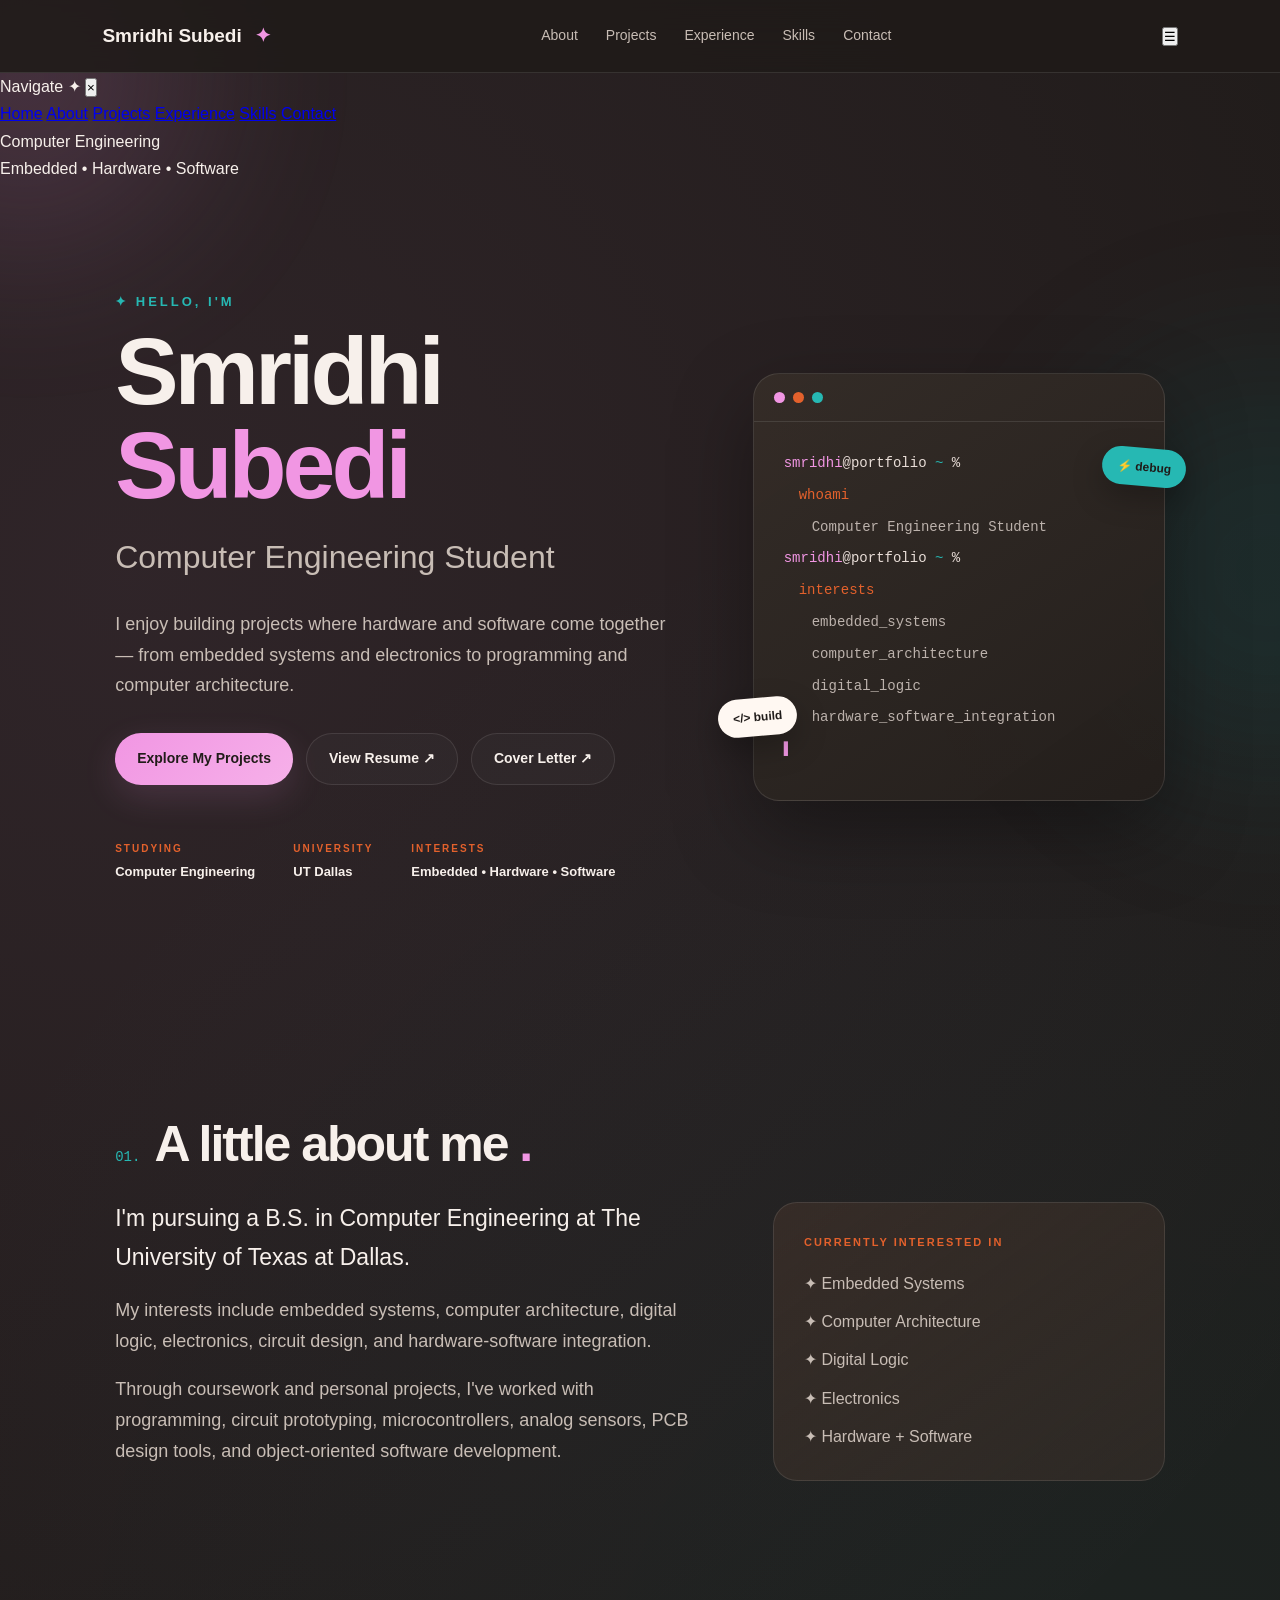
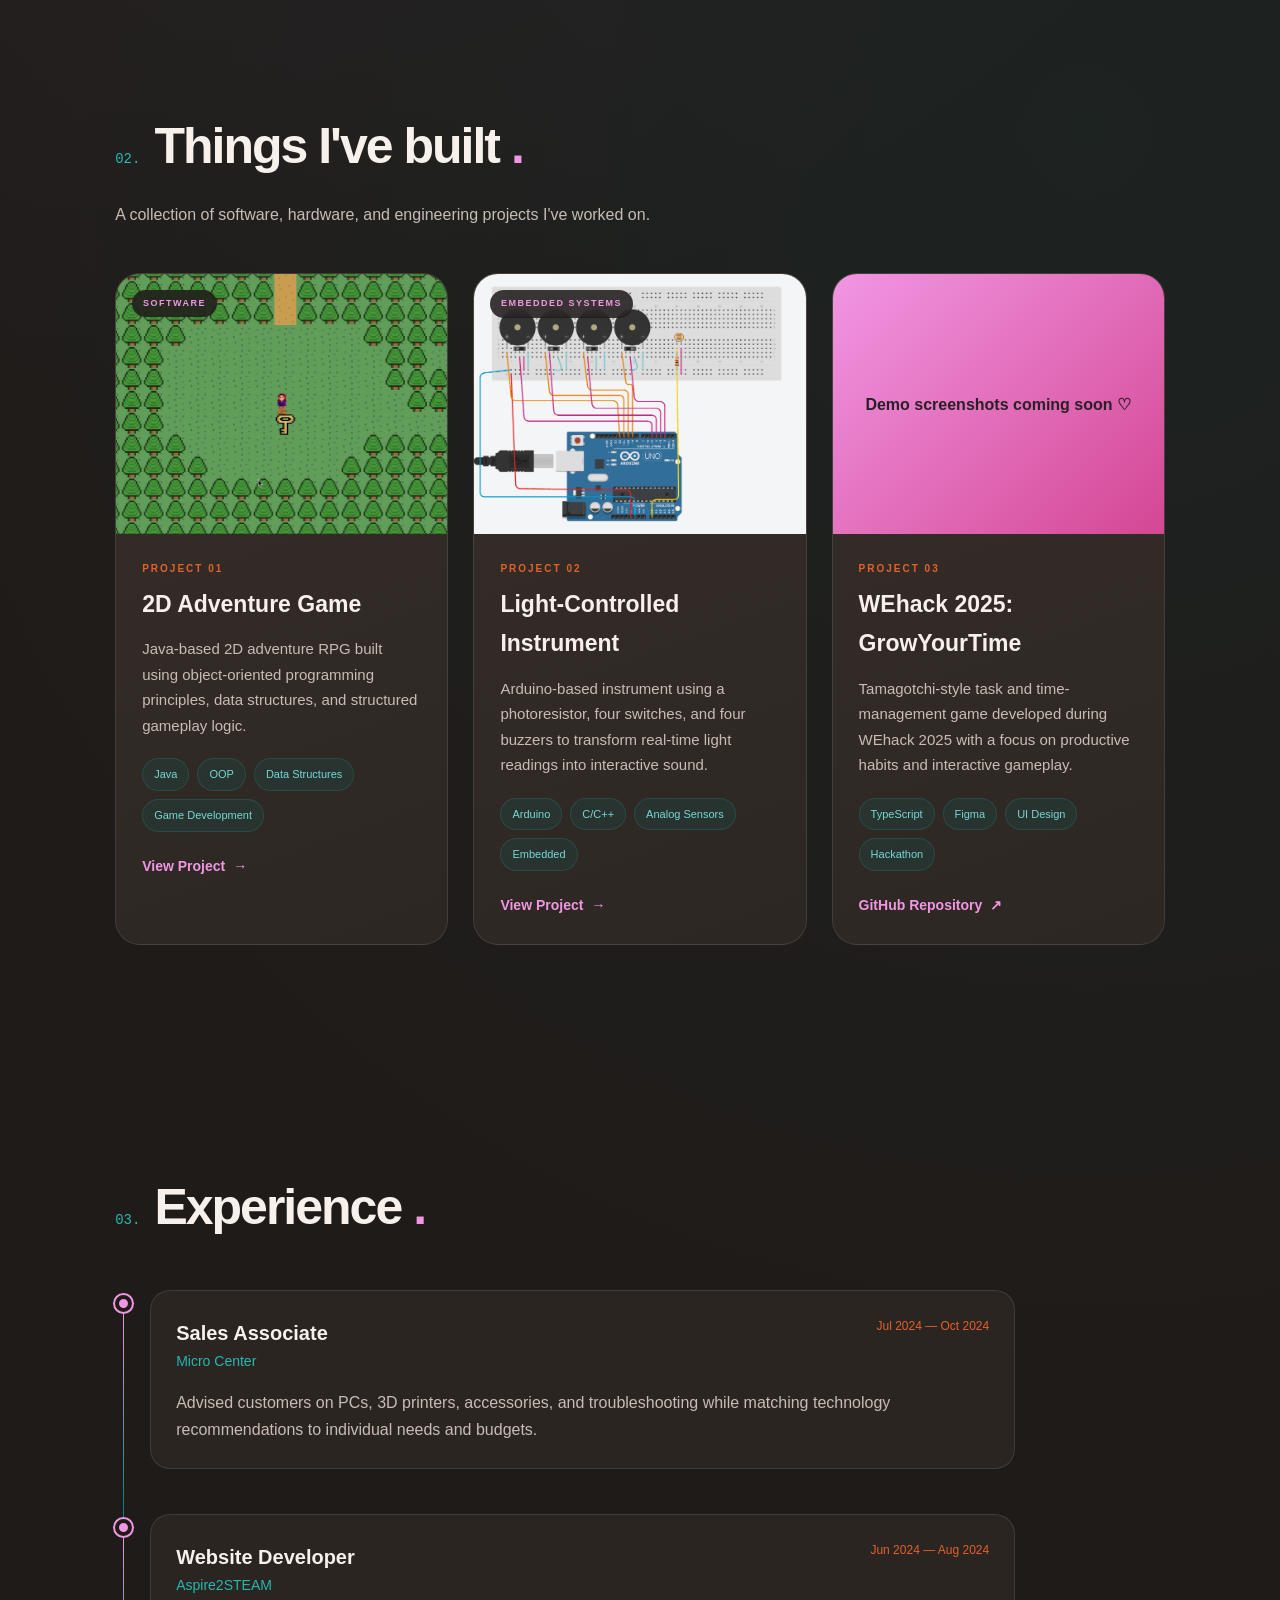
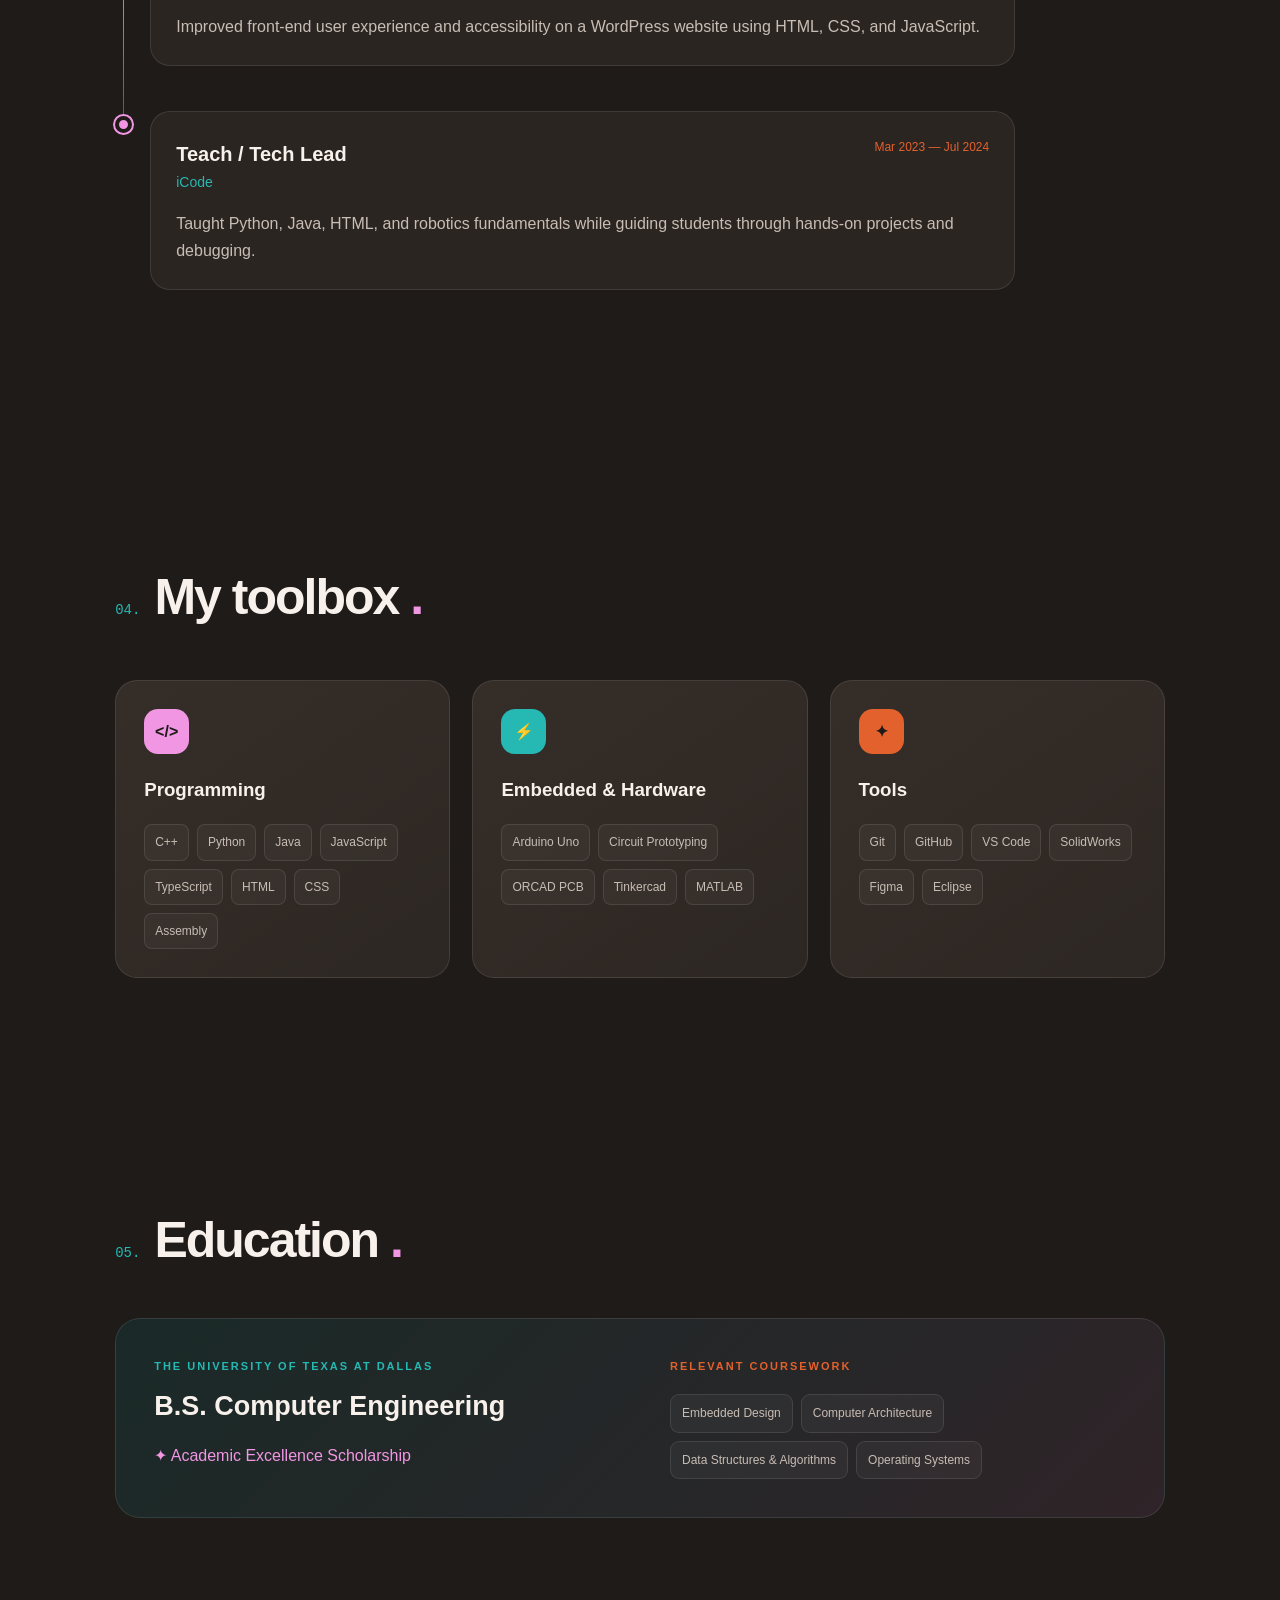
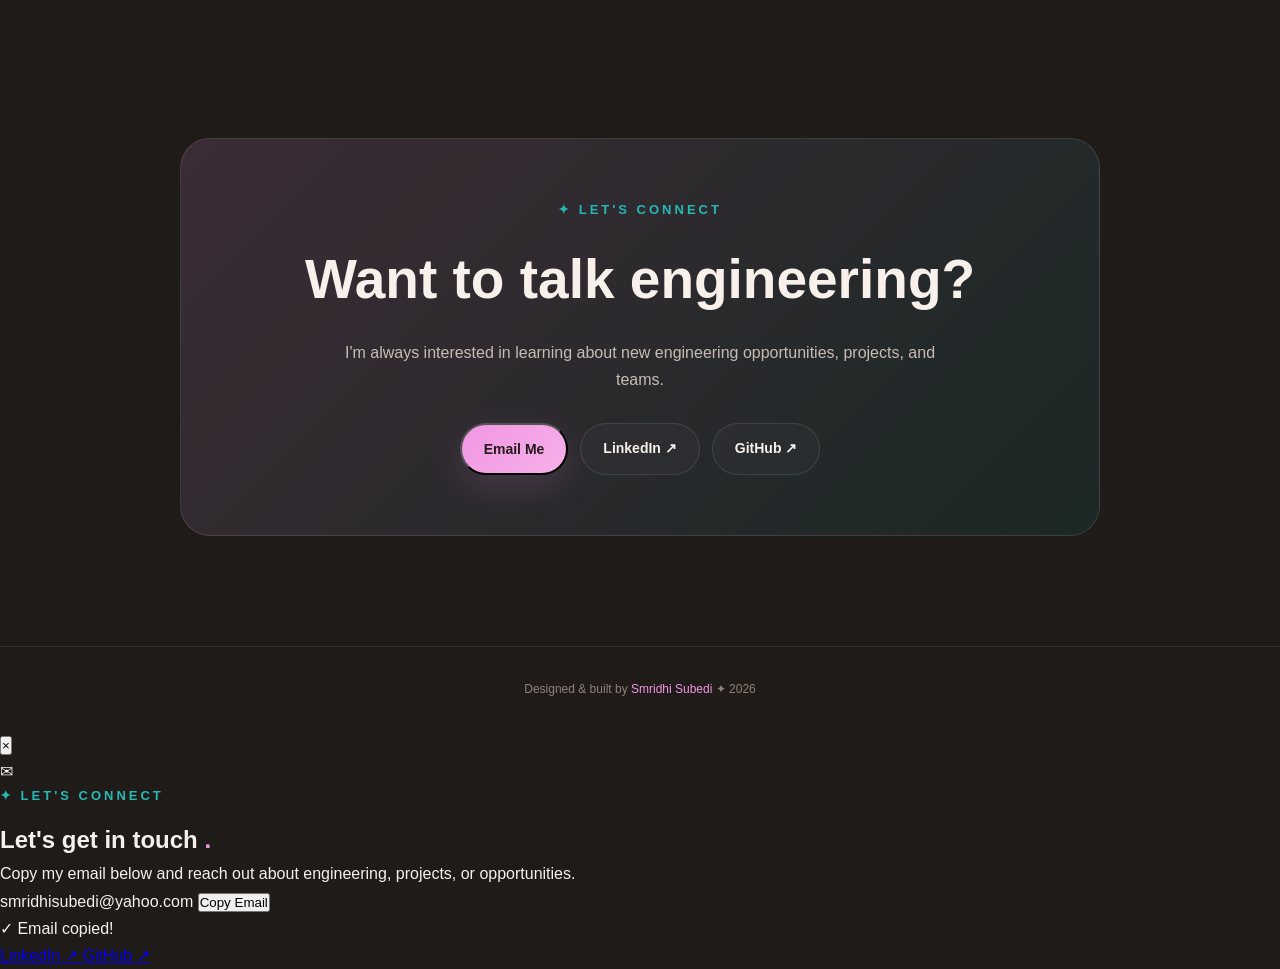
==== index.html @ 12e02050 "updating all pages" ====
<!DOCTYPE html>
<html lang="en">

<head>
    <meta charset="UTF-8">

    <meta
        name="viewport"
        content="width=device-width, initial-scale=1.0"
    >

    <meta
        name="description"
        content="Smridhi Subedi - Computer Engineering student portfolio featuring embedded systems, software, hardware, and engineering projects."
    >

    <title>Smridhi Subedi | Computer Engineering</title>

    <link rel="stylesheet" href="style.css">
</head>


<body>

    <div class="background-decoration decoration-one"></div>
    <div class="background-decoration decoration-two"></div>


    <!-- NAVIGATION -->

    <nav>

        <a href="#home" class="nav-name">
            Smridhi Subedi
        </a>

        <div class="nav-links">

            <a href="#about">About</a>
            <a href="#projects">Projects</a>
            <a href="#experience">Experience</a>
            <a href="#skills">Skills</a>
            <a href="#contact">Contact</a>

        </div>

        <button
            class="menu-button"
            id="menuButton"
            aria-label="Open navigation menu"
        >
            ☰
        </button>

    </nav>


    <!-- MOBILE MENU OVERLAY -->

    <div
        class="mobile-menu-overlay"
        id="mobileMenuOverlay"
    ></div>


    <!-- MOBILE SIDE MENU -->

    <aside
        class="mobile-menu"
        id="mobileMenu"
    >

        <div class="mobile-menu-header">

            <span class="mobile-menu-title">
                Navigate ✦
            </span>

            <button
                class="close-menu-button"
                id="closeMenuButton"
                aria-label="Close navigation menu"
            >
                ×
            </button>

        </div>


        <div class="mobile-menu-links">

            <a href="#home">Home</a>
            <a href="#about">About</a>
            <a href="#projects">Projects</a>
            <a href="#experience">Experience</a>
            <a href="#skills">Skills</a>
            <a href="#contact">Contact</a>

        </div>


        <div class="mobile-menu-bottom">

            <p>Computer Engineering</p>

            <span>
                Embedded • Hardware • Software
            </span>

        </div>

    </aside>


    <!-- HERO -->

    <header class="hero" id="home">

        <div class="hero-content">

            <p class="eyebrow">
                ✦ HELLO, I'M
            </p>

            <h1>
                Smridhi
                <span class="pink-text">
                    Subedi
                </span>
            </h1>

            <h2>
                Computer Engineering Student
            </h2>

            <p class="hero-description">

                I enjoy building projects where hardware and software
                come together — from embedded systems and electronics
                to programming and computer architecture.

            </p>


            <div class="hero-buttons">

                <a
                    href="#projects"
                    class="button primary-button"
                >
                    Explore My Projects
                </a>

                <a
                    href="documents/Smridhi-Subedi-Resume.pdf"
                    class="button secondary-button"
                    target="_blank"
                >
                    View Resume ↗
                </a>

                <a
                    href="documents/Smridhi-Subedi-Cover-Letter.pdf"
                    class="button secondary-button"
                    target="_blank"
                >
                    Cover Letter ↗
                </a>

            </div>


            <div class="quick-info">

                <div>
                    <span class="quick-label">
                        STUDYING
                    </span>

                    <strong>
                        Computer Engineering
                    </strong>
                </div>


                <div>
                    <span class="quick-label">
                        UNIVERSITY
                    </span>

                    <strong>
                        UT Dallas
                    </strong>
                </div>


                <div>
                    <span class="quick-label">
                        INTERESTS
                    </span>

                    <strong>
                        Embedded • Hardware • Software
                    </strong>
                </div>

            </div>

        </div>


        <div class="hero-visual">

            <div class="hero-card">

                <div class="terminal-top">

                    <span class="terminal-dot pink-dot"></span>
                    <span class="terminal-dot orange-dot"></span>
                    <span class="terminal-dot teal-dot"></span>

                </div>


                <div class="terminal-content">

                    <p>
                        <span class="terminal-pink">smridhi</span>@portfolio
                        <span class="terminal-teal">~</span> %
                    </p>

                    <p class="terminal-command">
                        whoami
                    </p>

                    <p class="terminal-result">
                        Computer Engineering Student
                    </p>


                    <p>
                        <span class="terminal-pink">smridhi</span>@portfolio
                        <span class="terminal-teal">~</span> %
                    </p>

                    <p class="terminal-command">
                        interests
                    </p>

                    <p class="terminal-result">
                        embedded_systems
                    </p>

                    <p class="terminal-result">
                        computer_architecture
                    </p>

                    <p class="terminal-result">
                        digital_logic
                    </p>

                    <p class="terminal-result">
                        hardware_software_integration
                    </p>

                    <p class="terminal-cursor">
                        ▌
                    </p>

                </div>

            </div>


            <div class="floating-label label-one">
                &lt;/&gt; build
            </div>

            <div class="floating-label label-two">
                ⚡ debug
            </div>

        </div>

    </header>


    <!-- ABOUT -->

    <section id="about">

        <div class="section-heading">

            <p class="section-number">
                01.
            </p>

            <h2>
                A little about me
                <span class="accent-dot">.</span>
            </h2>

        </div>


        <div class="about-layout">

            <div class="about-text">

                <p>
                    I'm pursuing a B.S. in Computer Engineering at
                    The University of Texas at Dallas.
                </p>

                <p>
                    My interests include embedded systems, computer
                    architecture, digital logic, electronics, circuit
                    design, and hardware-software integration.
                </p>

                <p>
                    Through coursework and personal projects, I've
                    worked with programming, circuit prototyping,
                    microcontrollers, analog sensors, PCB design tools,
                    and object-oriented software development.
                </p>

            </div>


            <div class="about-card">

                <p class="mini-title">
                    CURRENTLY INTERESTED IN
                </p>

                <div class="interest-list">

                    <span>✦ Embedded Systems</span>
                    <span>✦ Computer Architecture</span>
                    <span>✦ Digital Logic</span>
                    <span>✦ Electronics</span>
                    <span>✦ Hardware + Software</span>

                </div>

            </div>

        </div>

    </section>


    <!-- PROJECTS -->

    <section id="projects">

        <div class="section-heading">

            <p class="section-number">
                02.
            </p>

            <h2>
                Things I've built
                <span class="accent-dot">.</span>
            </h2>

        </div>


        <p class="section-intro">

            A collection of software, hardware, and engineering
            projects I've worked on.

        </p>


        <div class="project-grid">


            <!-- JAVA GAME -->

            <article class="project-card featured-card">

                <div class="project-photo-wrapper">

                    <img
                        src="images/java-game/Java-Game-1.jpeg"
                        alt="Screenshot of Java 2D adventure game"
                        class="project-card-image"
                    >

                    <span class="project-type">
                        SOFTWARE
                    </span>

                </div>


                <div class="project-card-content">

                    <p class="project-number">
                        PROJECT 01
                    </p>

                    <h3>
                        2D Adventure Game
                    </h3>

                    <p>
                        Java-based 2D adventure RPG built using
                        object-oriented programming principles,
                        data structures, and structured gameplay logic.
                    </p>

                    <div class="tags">

                        <span>Java</span>
                        <span>OOP</span>
                        <span>Data Structures</span>
                        <span>Game Development</span>

                    </div>

                    <a
                        href="projects/java-game.html"
                        class="project-button"
                    >
                        View Project
                        <span>→</span>
                    </a>

                </div>

            </article>


            <!-- LIGHT INSTRUMENT -->

            <article class="project-card">

                <div class="project-photo-wrapper">

                    <img
                        src="images/light-controlled-instrument/Light-Controlled-Instrument.png"
                        alt="Light Controlled Instrument circuit in Tinkercad"
                        class="project-card-image"
                    >

                    <span class="project-type">
                        EMBEDDED SYSTEMS
                    </span>

                </div>


                <div class="project-card-content">

                    <p class="project-number">
                        PROJECT 02
                    </p>

                    <h3>
                        Light-Controlled Instrument
                    </h3>

                    <p>
                        Arduino-based instrument using a photoresistor,
                        four switches, and four buzzers to transform
                        real-time light readings into interactive sound.
                    </p>

                    <div class="tags">

                        <span>Arduino</span>
                        <span>C/C++</span>
                        <span>Analog Sensors</span>
                        <span>Embedded</span>

                    </div>

                    <a
                        href="projects/light-controlled-instrument.html"
                        class="project-button"
                    >
                        View Project
                        <span>→</span>
                    </a>

                </div>

            </article>


            <!-- GROW YOUR TIME -->

            <article class="project-card">

                <div class="project-placeholder pink-placeholder">

                    <span>
                        Demo screenshots coming soon ♡
                    </span>

                </div>


                <div class="project-card-content">

                    <p class="project-number">
                        PROJECT 03
                    </p>

                    <h3>
                        WEhack 2025: GrowYourTime
                    </h3>

                    <p>
                        Tamagotchi-style task and time-management
                        game developed during WEhack 2025 with a
                        focus on productive habits and interactive gameplay.
                    </p>

                    <div class="tags">

                        <span>TypeScript</span>
                        <span>Figma</span>
                        <span>UI Design</span>
                        <span>Hackathon</span>

                    </div>

                    <a
                        href="https://github.com/WEHACK-GROWYOURTIME/GrowYourTime"
                        target="_blank"
                        class="project-button"
                    >
                        GitHub Repository
                        <span>↗</span>
                    </a>

                </div>

            </article>

        </div>

    </section>


    <!-- EXPERIENCE -->

    <section id="experience">

        <div class="section-heading">

            <p class="section-number">
                03.
            </p>

            <h2>
                Experience
                <span class="accent-dot">.</span>
            </h2>

        </div>


        <div class="timeline">


            <div class="timeline-item">

                <div class="timeline-marker"></div>

                <div class="timeline-content">

                    <div class="experience-header">

                        <div>

                            <h3>
                                Sales Associate
                            </h3>

                            <p class="company">
                                Micro Center
                            </p>

                        </div>

                        <span class="experience-date">
                            Jul 2024 — Oct 2024
                        </span>

                    </div>

                    <p>
                        Advised customers on PCs, 3D printers,
                        accessories, and troubleshooting while matching
                        technology recommendations to individual needs
                        and budgets.
                    </p>

                </div>

            </div>


            <div class="timeline-item">

                <div class="timeline-marker"></div>

                <div class="timeline-content">

                    <div class="experience-header">

                        <div>

                            <h3>
                                Website Developer
                            </h3>

                            <p class="company">
                                Aspire2STEAM
                            </p>

                        </div>

                        <span class="experience-date">
                            Jun 2024 — Aug 2024
                        </span>

                    </div>

                    <p>
                        Improved front-end user experience and
                        accessibility on a WordPress website using
                        HTML, CSS, and JavaScript.
                    </p>

                </div>

            </div>


            <div class="timeline-item">

                <div class="timeline-marker"></div>

                <div class="timeline-content">

                    <div class="experience-header">

                        <div>

                            <h3>
                                Teach / Tech Lead
                            </h3>

                            <p class="company">
                                iCode
                            </p>

                        </div>

                        <span class="experience-date">
                            Mar 2023 — Jul 2024
                        </span>

                    </div>

                    <p>
                        Taught Python, Java, HTML, and robotics
                        fundamentals while guiding students through
                        hands-on projects and debugging.
                    </p>

                </div>

            </div>

        </div>

    </section>


    <!-- SKILLS -->

    <section id="skills">

        <div class="section-heading">

            <p class="section-number">
                04.
            </p>

            <h2>
                My toolbox
                <span class="accent-dot">.</span>
            </h2>

        </div>


        <div class="skill-grid">


            <div class="skill-card">

                <div class="skill-icon pink-background">
                    &lt;/&gt;
                </div>

                <h3>
                    Programming
                </h3>

                <div class="skills">

                    <span>C++</span>
                    <span>Python</span>
                    <span>Java</span>
                    <span>JavaScript</span>
                    <span>TypeScript</span>
                    <span>HTML</span>
                    <span>CSS</span>
                    <span>Assembly</span>

                </div>

            </div>


            <div class="skill-card">

                <div class="skill-icon teal-background">
                    ⚡
                </div>

                <h3>
                    Embedded & Hardware
                </h3>

                <div class="skills">

                    <span>Arduino Uno</span>
                    <span>Circuit Prototyping</span>
                    <span>ORCAD PCB</span>
                    <span>Tinkercad</span>
                    <span>MATLAB</span>

                </div>

            </div>


            <div class="skill-card">

                <div class="skill-icon orange-background">
                    ✦
                </div>

                <h3>
                    Tools
                </h3>

                <div class="skills">

                    <span>Git</span>
                    <span>GitHub</span>
                    <span>VS Code</span>
                    <span>SolidWorks</span>
                    <span>Figma</span>
                    <span>Eclipse</span>

                </div>

            </div>

        </div>

    </section>


    <!-- EDUCATION -->

    <section id="education">

        <div class="section-heading">

            <p class="section-number">
                05.
            </p>

            <h2>
                Education
                <span class="accent-dot">.</span>
            </h2>

        </div>


        <div class="education-card">

            <div>

                <p class="education-label">
                    THE UNIVERSITY OF TEXAS AT DALLAS
                </p>

                <h3>
                    B.S. Computer Engineering
                </h3>

                <p class="scholarship">
                    ✦ Academic Excellence Scholarship
                </p>

            </div>


            <div class="coursework">

                <p class="mini-title">
                    RELEVANT COURSEWORK
                </p>

                <div class="course-tags">

                    <span>Embedded Design</span>
                    <span>Computer Architecture</span>
                    <span>Data Structures & Algorithms</span>
                    <span>Operating Systems</span>

                </div>

            </div>

        </div>

    </section>


    <!-- CONTACT -->

    <section id="contact">

        <div class="contact-card">

            <p class="eyebrow">
                ✦ LET'S CONNECT
            </p>

            <h2>
                Want to talk engineering?
            </h2>

            <p>
                I'm always interested in learning about new
                engineering opportunities, projects, and teams.
            </p>


            <div class="contact-buttons">

                <button
                    class="button primary-button email-popup-button"
                    id="emailPopupButton"
                >
                    Email Me
                </button>


                <a
                    href="https://linkedin.com/in/smridhi-subedi-8a55b8218"
                    target="_blank"
                    class="button secondary-button"
                >
                    LinkedIn ↗
                </a>


                <a
                    href="https://github.com/smirsr"
                    target="_blank"
                    class="button secondary-button"
                >
                    GitHub ↗
                </a>

            </div>

        </div>

    </section>


    <!-- FOOTER -->

    <footer>

        <p>
            Designed & built by
            <span>Smridhi Subedi</span>
            ✦ 2026
        </p>

    </footer>


    <!-- EMAIL POPUP -->

    <div
        class="email-modal-overlay"
        id="emailModal"
    >

        <div class="email-modal">

            <button
                class="email-modal-close"
                id="emailModalClose"
                aria-label="Close email popup"
            >
                ×
            </button>


            <div class="email-modal-icon">
                ✉
            </div>


            <p class="eyebrow">
                ✦ LET'S CONNECT
            </p>


            <h2>
                Let's get in touch
                <span class="accent-dot">.</span>
            </h2>


            <p class="email-modal-description">

                Copy my email below and reach out about
                engineering, projects, or opportunities.

            </p>


            <div class="email-copy-box">

                <span id="emailText">
                    smridhisubedi@yahoo.com
                </span>

                <button
                    id="copyEmailButton"
                    class="copy-email-button"
                >
                    Copy Email
                </button>

            </div>


            <p
                class="copy-message"
                id="copyMessage"
            >
                ✓ Email copied!
            </p>


            <div class="email-social-links">

                <a
                    href="https://linkedin.com/in/smridhi-subedi-8a55b8218"
                    target="_blank"
                >
                    LinkedIn ↗
                </a>

                <a
                    href="https://github.com/smirsr"
                    target="_blank"
                >
                    GitHub ↗
                </a>

            </div>

        </div>

    </div>


    <script src="script.js"></script>

</body>

</html>
---- style.css ----
/* ==================================================
   COLOR PALETTE

   Dark:   #1f1b19
   Brown:  #5c4031
   Teal:   #008080
   Pink:   #f196e3
   Orange: #e3612c

================================================== */


:root {

    --background: #1f1b19;

    --background-soft: #29231f;

    --card: #2d2723;

    --card-light: #352d28;

    --brown: #5c4031;

    --teal: #008080;

    --teal-light: #26b8b3;

    --pink: #f196e3;

    --pink-dark: #d44794;

    --orange: #e3612c;

    --cream: #fff8f2;

    --text: #f7f0eb;

    --text-muted: #c8bdb5;

    --border: rgba(255, 255, 255, 0.10);

}



/* ==================================================
   RESET
================================================== */

* {

    margin: 0;

    padding: 0;

    box-sizing: border-box;

}


html {

    scroll-behavior: smooth;

}


body {

    font-family:
        -apple-system,
        BlinkMacSystemFont,
        "Segoe UI",
        Helvetica,
        Arial,
        sans-serif;

    background:
        radial-gradient(
            circle at 10% 10%,
            rgba(241, 150, 227, 0.08),
            transparent 27%
        ),

        radial-gradient(
            circle at 85% 30%,
            rgba(0, 128, 128, 0.08),
            transparent 30%
        ),

        var(--background);

    color: var(--text);

    line-height: 1.7;

    overflow-x: hidden;

}



/* ==================================================
   DECORATIVE BACKGROUND
================================================== */

.background-decoration {

    position: fixed;

    border-radius: 50%;

    filter: blur(90px);

    opacity: 0.15;

    pointer-events: none;

    z-index: -1;

}


.decoration-one {

    width: 350px;

    height: 350px;

    background: var(--pink);

    top: -100px;

    left: -150px;

}


.decoration-two {

    width: 420px;

    height: 420px;

    background: var(--teal);

    right: -200px;

    top: 40%;

}



/* ==================================================
   NAVIGATION
================================================== */

nav {

    position: sticky;

    top: 0;

    z-index: 1000;


    display: flex;

    align-items: center;

    justify-content: space-between;


    padding: 20px 8%;


    background: rgba(31, 27, 25, 0.87);

    backdrop-filter: blur(16px);

    -webkit-backdrop-filter: blur(16px);


    border-bottom: 1px solid var(--border);

}


.nav-name {

    color: var(--text);

    font-size: 19px;

    font-weight: 750;

    text-decoration: none;

}


.nav-name::after {

    content: "✦";

    margin-left: 8px;

    color: var(--pink);

}


.nav-links {

    display: flex;

    gap: 28px;

}


.nav-links a {

    position: relative;

    color: var(--text-muted);

    font-size: 14px;

    text-decoration: none;

    transition: 0.25s ease;

}


.nav-links a:hover {

    color: var(--pink);

}



/* ==================================================
   HERO
================================================== */

.hero {

    min-height: 90vh;


    padding: 80px 9%;


    display: grid;

    grid-template-columns: 1.15fr 0.85fr;

    align-items: center;

    gap: 80px;

}


.eyebrow {

    color: var(--teal-light);

    font-size: 13px;

    font-weight: 700;

    letter-spacing: 3px;

    margin-bottom: 12px;

}


.hero h1 {

    font-size: clamp(58px, 8vw, 95px);

    line-height: 0.98;

    letter-spacing: -4px;

    margin-bottom: 18px;

}


.pink-text {

    color: var(--pink);

}


.hero h2 {

    color: var(--text-muted);

    font-size: clamp(22px, 3vw, 32px);

    font-weight: 450;

    margin-bottom: 25px;

}


.hero-description {

    max-width: 680px;

    color: var(--text-muted);

    font-size: 18px;

}


.hero-buttons {

    display: flex;

    flex-wrap: wrap;

    gap: 13px;

    margin-top: 32px;

}



/* ==================================================
   BUTTONS
================================================== */

.button {

    display: inline-flex;

    align-items: center;

    justify-content: center;


    padding: 13px 22px;


    border-radius: 999px;


    font-weight: 700;

    font-size: 14px;

    text-decoration: none;


    transition:
        transform 0.25s ease,
        box-shadow 0.25s ease,
        border-color 0.25s ease;

}


.button:hover {

    transform: translateY(-3px);

}


.primary-button {

    color: #211c19;

    background:
        linear-gradient(
            135deg,
            var(--pink),
            #f6b0e9
        );

    box-shadow:
        0 12px 35px rgba(241, 150, 227, 0.14);

}


.primary-button:hover {

    box-shadow:
        0 15px 40px rgba(241, 150, 227, 0.26);

}


.secondary-button {

    color: var(--text);

    border: 1px solid var(--border);

    background: rgba(255,255,255,0.025);

}


.secondary-button:hover {

    border-color: var(--teal-light);

}



/* ==================================================
   QUICK INFO
================================================== */

.quick-info {

    margin-top: 55px;


    display: flex;

    flex-wrap: wrap;

    gap: 38px;

}


.quick-info div {

    display: flex;

    flex-direction: column;

}


.quick-label {

    color: var(--orange);

    font-size: 10px;

    letter-spacing: 2px;

    font-weight: 750;

}


.quick-info strong {

    margin-top: 4px;

    color: var(--text);

    font-size: 13px;

}



/* ==================================================
   TERMINAL HERO CARD
================================================== */

.hero-visual {

    position: relative;

}


.hero-card {

    background:
        linear-gradient(
            145deg,
            rgba(53,45,40,0.95),
            rgba(36,31,28,0.98)
        );


    border: 1px solid var(--border);


    border-radius: 26px;


    overflow: hidden;


    box-shadow:
        0 30px 80px rgba(0, 0, 0, 0.35);

}


.terminal-top {

    display: flex;

    gap: 8px;


    padding: 18px 20px;


    border-bottom: 1px solid var(--border);

}


.terminal-dot {

    width: 11px;

    height: 11px;

    border-radius: 50%;

}


.pink-dot {

    background: var(--pink);

}


.orange-dot {

    background: var(--orange);

}


.teal-dot {

    background: var(--teal-light);

}


.terminal-content {

    padding: 30px;


    min-height: 370px;


    font-family:
        "SFMono-Regular",
        Consolas,
        monospace;


    font-size: 14px;


    color: #e9ded8;

}


.terminal-content p {

    margin-bottom: 8px;

}


.terminal-pink {

    color: var(--pink);

}


.terminal-teal {

    color: var(--teal-light);

}


.terminal-command {

    color: var(--orange);

    padding-left: 15px;

}


.terminal-result {

    color: #bcb2ac;

    padding-left: 28px;

}


.terminal-cursor {

    color: var(--pink);

    animation: cursorBlink 1s infinite;

}


@keyframes cursorBlink {

    50% {

        opacity: 0;

    }

}



/* ==================================================
   FLOATING LABELS
================================================== */

.floating-label {

    position: absolute;


    background: var(--cream);

    color: var(--background);


    padding: 9px 15px;


    border-radius: 999px;


    font-weight: 700;

    font-size: 12px;


    box-shadow:
        0 12px 30px rgba(0,0,0,0.25);

}


.label-one {

    left: -35px;

    bottom: 65px;


    transform: rotate(-5deg);

}


.label-two {

    right: -22px;

    top: 75px;


    background: var(--teal-light);

    transform: rotate(5deg);

}



/* ==================================================
   SECTIONS
================================================== */

section {

    padding: 110px 9%;

}


.section-heading {

    display: flex;

    align-items: baseline;

    gap: 14px;

    margin-bottom: 12px;

}


.section-number {

    color: var(--teal-light);

    font-family: monospace;

    font-size: 14px;

}


.section-heading h2 {

    font-size: clamp(35px, 5vw, 50px);

    letter-spacing: -2px;

}


.accent-dot {

    color: var(--pink);

}


.section-intro {

    color: var(--text-muted);

    max-width: 640px;

    margin-bottom: 45px;

}



/* ==================================================
   ABOUT
================================================== */

.about-layout {

    display: grid;

    grid-template-columns: 1.2fr 0.8fr;

    gap: 70px;

    align-items: center;

}


.about-text {

    max-width: 720px;

}


.about-text p {

    color: var(--text-muted);

    font-size: 18px;

    margin-bottom: 18px;

}


.about-text p:first-child {

    color: var(--text);

    font-size: 23px;

}


.about-card {

    padding: 30px;


    background:
        linear-gradient(
            145deg,
            rgba(92,64,49,0.32),
            rgba(53,45,40,0.7)
        );


    border: 1px solid var(--border);


    border-radius: 24px;

}


.mini-title {

    color: var(--orange);

    font-size: 11px;

    font-weight: 800;

    letter-spacing: 2px;

    margin-bottom: 18px;

}


.interest-list {

    display: flex;

    flex-direction: column;

    gap: 11px;

}


.interest-list span {

    color: var(--text-muted);

}



/* ==================================================
   PROJECTS
================================================== */

.project-grid {

    display: grid;

    grid-template-columns:
        repeat(auto-fit, minmax(300px, 1fr));

    gap: 25px;

}


.project-card {

    overflow: hidden;


    background:
        linear-gradient(
            160deg,
            var(--card-light),
            var(--card)
        );


    border: 1px solid var(--border);


    border-radius: 25px;


    transition:
        transform 0.3s ease,
        border-color 0.3s ease,
        box-shadow 0.3s ease;

}


.project-card:hover {

    transform: translateY(-8px);

    border-color: rgba(241,150,227,0.35);


    box-shadow:
        0 25px 60px rgba(0,0,0,0.23);

}


.project-photo-wrapper {

    position: relative;

}


.project-card-image {

    display: block;

    width: 100%;

    height: 260px;

    object-fit: cover;

}


.project-type {

    position: absolute;

    top: 16px;

    left: 16px;


    padding: 6px 11px;


    border-radius: 999px;


    background: rgba(31,27,25,0.85);

    backdrop-filter: blur(10px);


    color: var(--pink);


    font-size: 9px;

    font-weight: 800;

    letter-spacing: 1.5px;

}


.project-placeholder {

    height: 260px;


    display: flex;

    align-items: center;

    justify-content: center;


    padding: 30px;


    text-align: center;


    font-weight: 650;

}


.teal-placeholder {

    color: #d4ffff;

    background:
        linear-gradient(
            135deg,
            #006d6d,
            #00a0a0
        );

}


.pink-placeholder {

    color: #2b2027;

    background:
        linear-gradient(
            135deg,
            #f196e3,
            #d44794
        );

}


.project-card-content {

    padding: 26px;

}


.project-number {

    color: var(--orange);

    font-size: 10px;

    font-weight: 800;

    letter-spacing: 2px;

    margin-bottom: 8px;

}


.project-card h3 {

    font-size: 23px;

    margin-bottom: 12px;

}


.project-card-content > p:not(.project-number) {

    color: var(--text-muted);

    font-size: 15px;

}



/* ==================================================
   TAGS
================================================== */

.tags {

    display: flex;

    flex-wrap: wrap;

    gap: 8px;


    margin: 20px 0;

}


.tags span {

    padding: 6px 11px;


    background: rgba(0,128,128,0.13);


    border:
        1px solid rgba(38,184,179,0.18);


    color: #75d8d4;


    border-radius: 999px;


    font-size: 11px;

}


.project-button {

    display: inline-flex;

    gap: 8px;

    align-items: center;


    color: var(--pink);


    font-weight: 750;

    font-size: 14px;


    text-decoration: none;


    transition: gap 0.25s ease;

}


.project-button:hover {

    gap: 14px;

}


.coming-soon {

    color: #8e8179;

    font-size: 12px;

}



/* ==================================================
   EXPERIENCE TIMELINE
================================================== */

.timeline {

    max-width: 900px;

    margin-top: 40px;

}


.timeline-item {

    position: relative;


    display: grid;

    grid-template-columns: 35px 1fr;


    padding-bottom: 45px;

}


.timeline-item::before {

    content: "";


    position: absolute;


    left: 8px;

    top: 18px;

    bottom: -5px;


    width: 1px;


    background:
        linear-gradient(
            var(--pink),
            var(--teal)
        );

}


.timeline-item:last-child::before {

    display: none;

}


.timeline-marker {

    width: 17px;

    height: 17px;


    margin-top: 5px;


    border-radius: 50%;


    background: var(--pink);


    border: 4px solid var(--background);


    box-shadow:
        0 0 0 2px var(--pink);


    z-index: 2;

}


.timeline-content {

    padding: 25px;


    background: rgba(53,45,40,0.58);


    border: 1px solid var(--border);


    border-radius: 20px;

}


.experience-header {

    display: flex;

    justify-content: space-between;

    gap: 25px;

    margin-bottom: 15px;

}


.experience-header h3 {

    font-size: 20px;

}


.company {

    color: var(--teal-light);

    font-size: 14px;

}


.experience-date {

    color: var(--orange);

    font-size: 12px;

}


.timeline-content > p {

    color: var(--text-muted);

}



/* ==================================================
   SKILLS
================================================== */

.skill-grid {

    display: grid;

    grid-template-columns:
        repeat(3, 1fr);

    gap: 22px;

    margin-top: 40px;

}


.skill-card {

    padding: 28px;


    background:
        linear-gradient(
            145deg,
            var(--card-light),
            var(--card)
        );


    border: 1px solid var(--border);


    border-radius: 22px;

}


.skill-icon {

    width: 45px;

    height: 45px;


    display: flex;

    align-items: center;

    justify-content: center;


    margin-bottom: 20px;


    border-radius: 14px;


    color: var(--background);

    font-weight: 900;

}


.pink-background {

    background: var(--pink);

}


.teal-background {

    background: var(--teal-light);

}


.orange-background {

    background: var(--orange);

}


.skill-card h3 {

    margin-bottom: 18px;

}


.skills {

    display: flex;

    flex-wrap: wrap;

    gap: 8px;

}


.skills span {

    color: var(--text-muted);


    padding: 7px 10px;


    border-radius: 8px;


    background: rgba(255,255,255,0.035);


    border: 1px solid var(--border);


    font-size: 12px;

}



/* ==================================================
   EDUCATION
================================================== */

.education-card {

    display: grid;

    grid-template-columns: 1fr 1fr;

    gap: 60px;


    margin-top: 35px;


    padding: 38px;


    border-radius: 25px;


    background:
        linear-gradient(
            135deg,
            rgba(0,128,128,0.15),
            rgba(241,150,227,0.08)
        );


    border: 1px solid var(--border);

}


.education-label {

    color: var(--teal-light);

    font-size: 11px;

    letter-spacing: 2px;

    font-weight: 800;

    margin-bottom: 8px;

}


.education-card h3 {

    font-size: 27px;

}


.scholarship {

    color: var(--pink);

    margin-top: 12px;

}


.course-tags {

    display: flex;

    flex-wrap: wrap;

    gap: 8px;

}


.course-tags span {

    padding: 8px 11px;


    border-radius: 9px;


    background: rgba(255,255,255,0.04);


    border: 1px solid var(--border);


    color: var(--text-muted);


    font-size: 12px;

}



/* ==================================================
   CONTACT
================================================== */

.contact-card {

    max-width: 920px;

    margin: auto;


    padding: 60px;


    text-align: center;


    background:
        linear-gradient(
            135deg,
            rgba(241,150,227,0.14),
            rgba(0,128,128,0.13)
        );


    border: 1px solid var(--border);


    border-radius: 30px;

}


.contact-card h2 {

    font-size: clamp(36px, 6vw, 55px);

    margin-bottom: 12px;

}


.contact-card > p:not(.eyebrow) {

    color: var(--text-muted);

    max-width: 600px;

    margin: auto;

}


.contact-buttons {

    display: flex;

    justify-content: center;

    flex-wrap: wrap;

    gap: 12px;

    margin-top: 30px;

}



/* ==================================================
   FOOTER
================================================== */

footer {

    padding: 32px;


    text-align: center;


    border-top: 1px solid var(--border);


    color: #8f827a;


    font-size: 12px;

}


footer span {

    color: var(--pink);

}



/* ==================================================
   INDIVIDUAL PROJECT PAGE
================================================== */

.project-page-hero {

    min-height: 65vh;


    padding: 90px 10% 60px;


    display: flex;

    flex-direction: column;

    justify-content: center;

}


.project-page-hero h1 {

    font-size: clamp(48px, 7vw, 75px);

    letter-spacing: -3px;

    line-height: 1;

    margin-bottom: 20px;

}


.project-page-description {

    max-width: 750px;

    color: var(--text-muted);

    font-size: 18px;

}


.project-section {

    padding: 75px 10%;

}


.project-section h2 {

    font-size: 32px;

    margin-bottom: 20px;

}


.project-section > p {

    max-width: 850px;

    color: var(--text-muted);

    margin-bottom: 18px;

}


.project-video {

    display: block;


    width: 100%;

    max-width: 850px;


    margin-top: 25px;


    border-radius: 22px;


    border: 1px solid var(--border);


    background: #000;


    box-shadow:
        0 20px 50px rgba(0,0,0,0.3);

}


.screenshot-grid {

    display: grid;

    grid-template-columns:
        repeat(3, 1fr);

    gap: 17px;

    margin-top: 30px;

}


.screenshot-grid img {

    width: 100%;

    aspect-ratio: 16 / 10;

    object-fit: cover;


    border-radius: 18px;


    border: 1px solid var(--border);


    transition: transform 0.25s ease;

}


.screenshot-grid img:hover {

    transform: scale(1.025);

}


.project-details-grid {

    display: grid;

    grid-template-columns:
        repeat(3, 1fr);

    gap: 20px;

    margin-top: 30px;

}


.detail-card {

    padding: 25px;


    border-radius: 20px;


    border: 1px solid var(--border);


    background:
        linear-gradient(
            145deg,
            var(--card-light),
            var(--card)
        );

}


.detail-card h3 {

    color: var(--pink);

    margin-bottom: 8px;

}


.detail-card p {

    color: var(--text-muted);

}



/* ==================================================
   TABLET
================================================== */

@media (max-width: 950px) {

    .hero {

        grid-template-columns: 1fr;

        gap: 50px;

    }


    .hero-visual {

        max-width: 650px;

    }


    .about-layout {

        grid-template-columns: 1fr;

    }


    .skill-grid {

        grid-template-columns: 1fr;

    }


    .education-card {

        grid-template-columns: 1fr;

    }


    .screenshot-grid {

        grid-template-columns: 1fr 1fr;

    }


    .project-details-grid {

        grid-template-columns: 1fr;

    }

}



/* ==================================================
   MOBILE
================================================== */

@media (max-width: 700px) {

    nav {

        padding: 18px 7%;

    }


    .nav-links {

        display: none;

    }


    .hero {

        min-height: auto;

        padding: 90px 7%;

    }


    .hero h1 {

        letter-spacing: -2px;

    }


    .hero-description {

        font-size: 16px;

    }


    .quick-info {

        flex-direction: column;

        gap: 18px;

    }


    .hero-buttons {

        align-items: flex-start;

    }


    .button {

        width: 100%;

    }


    .floating-label {

        display: none;

    }


    section {

        padding: 80px 7%;

    }


    .section-heading {

        align-items: flex-start;

    }


    .experience-header {

        flex-direction: column;

        gap: 5px;

    }


    .contact-card {

        padding: 40px 22px;

    }


    .contact-buttons {

        flex-direction: column;

    }


    .screenshot-grid {

        grid-template-columns: 1fr;

    }


    .project-page-hero {

        padding: 80px 7% 45px;

    }


    .project-section {

        padding: 60px 7%;

    }

}
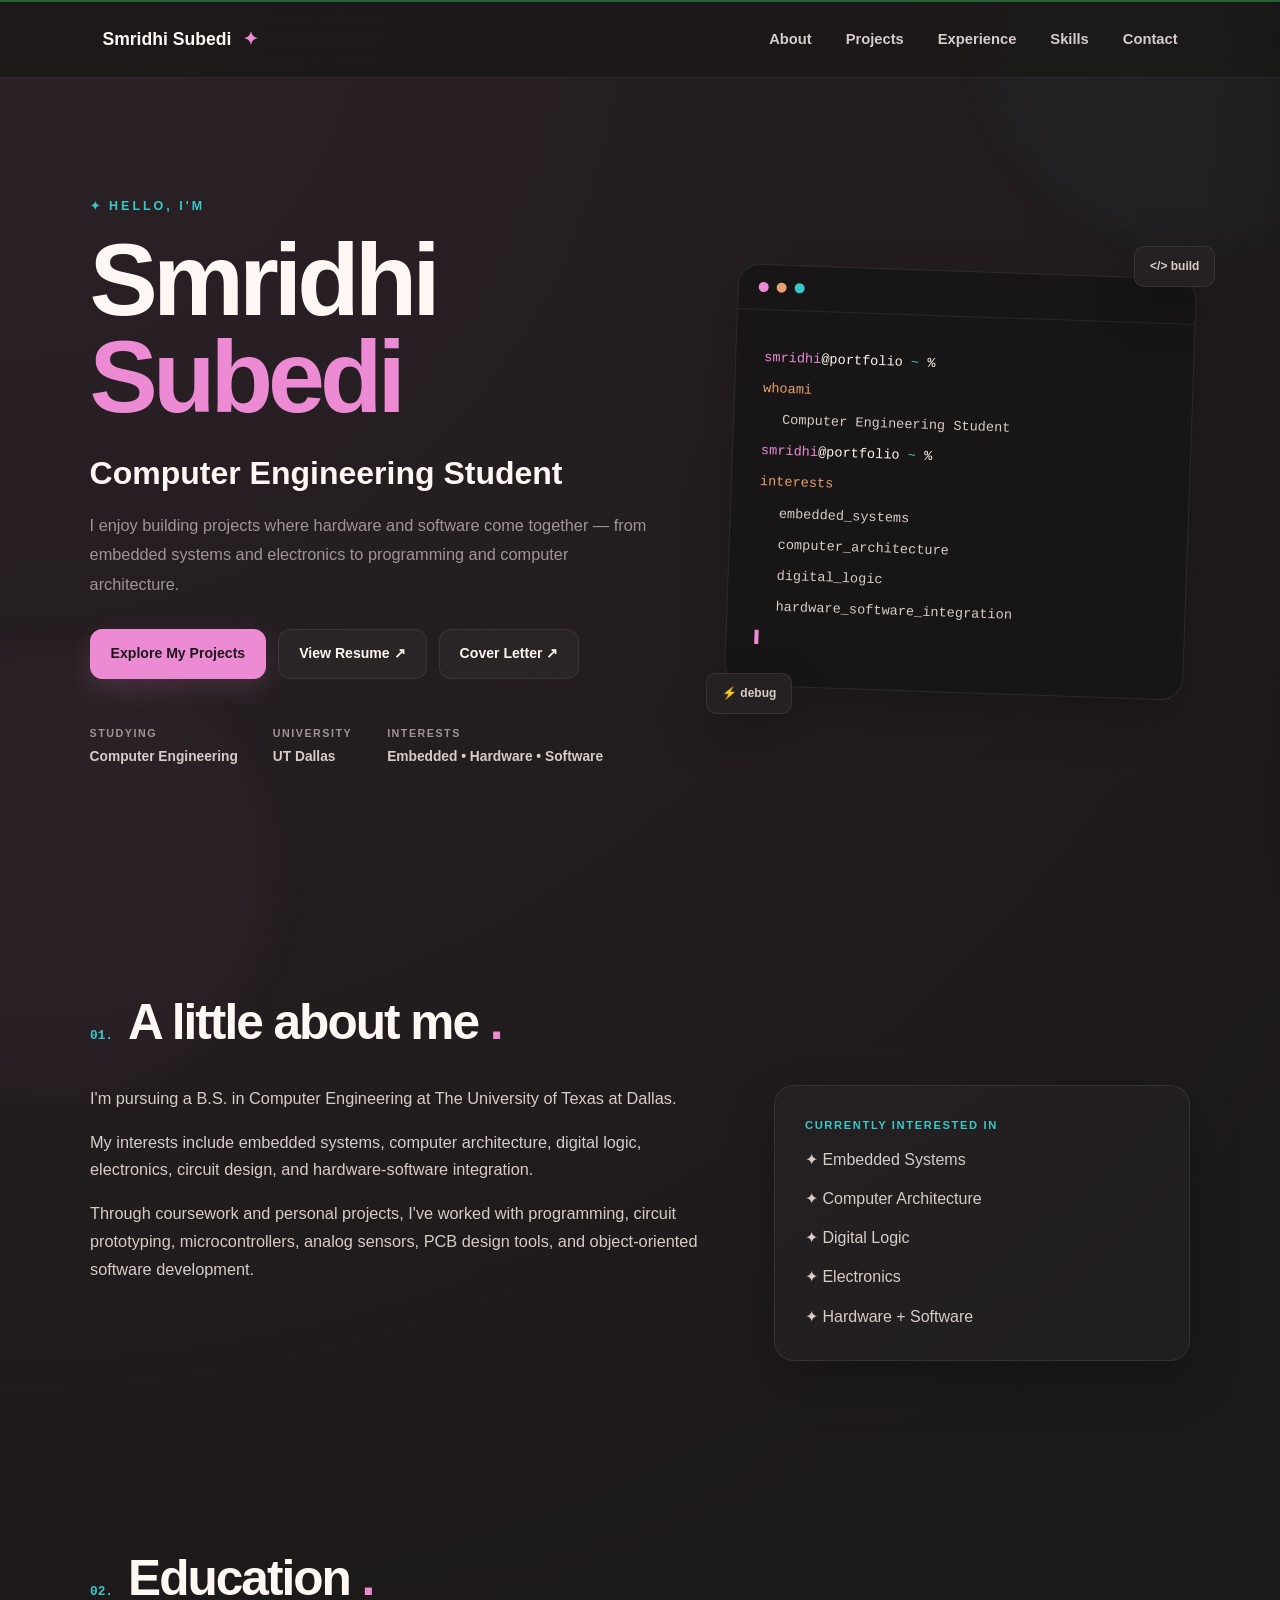
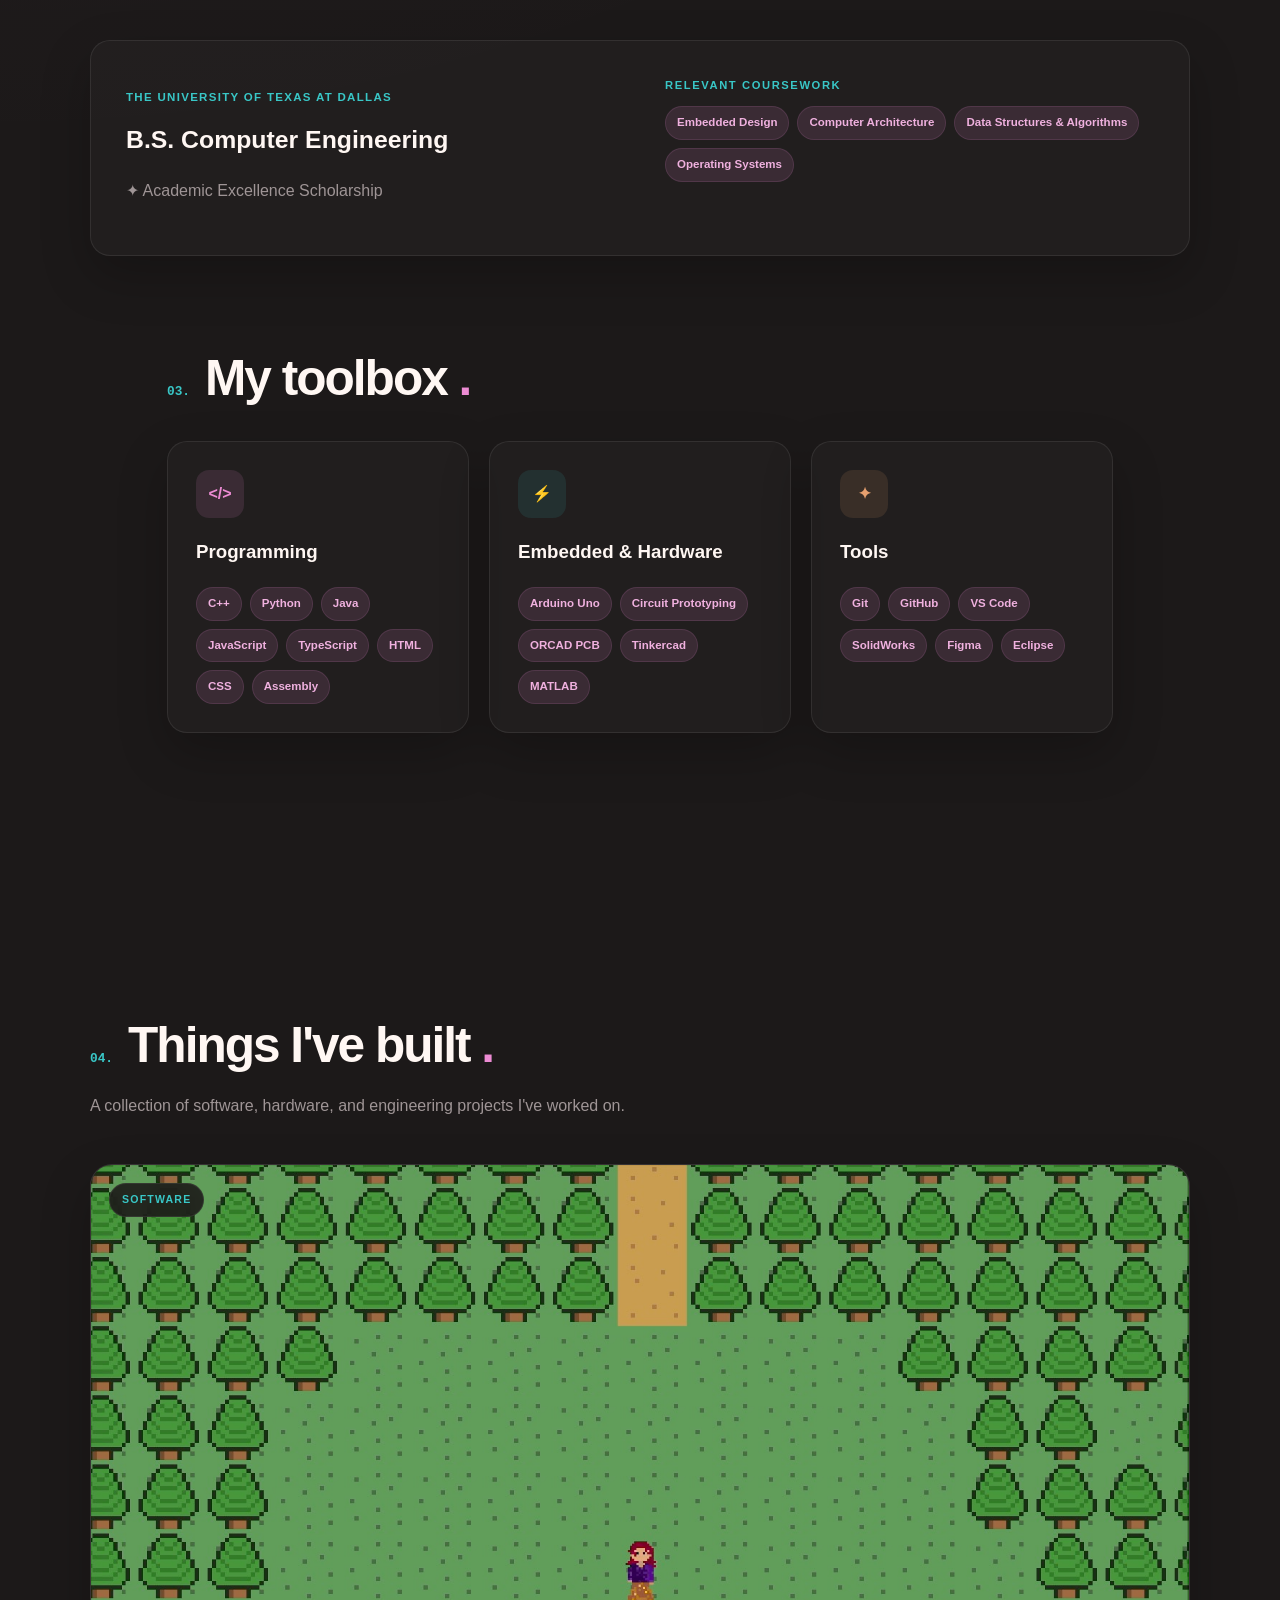
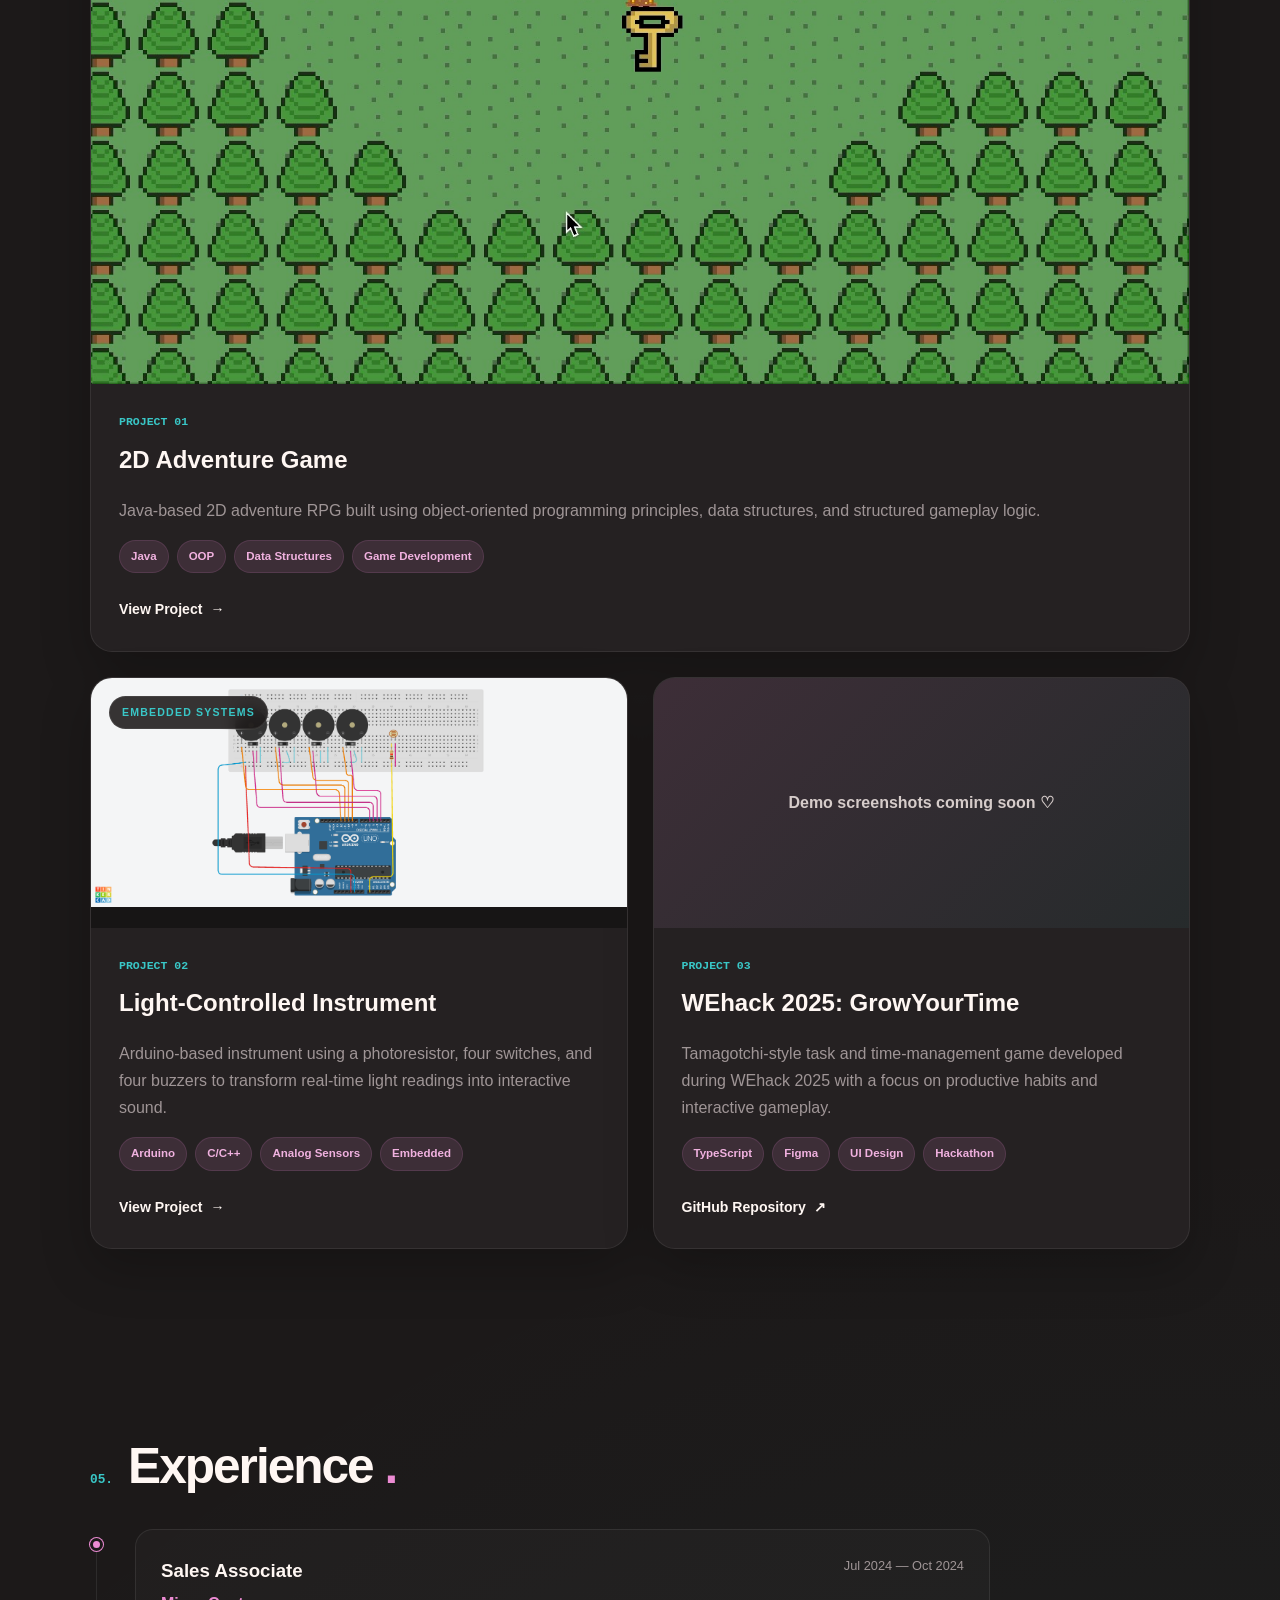
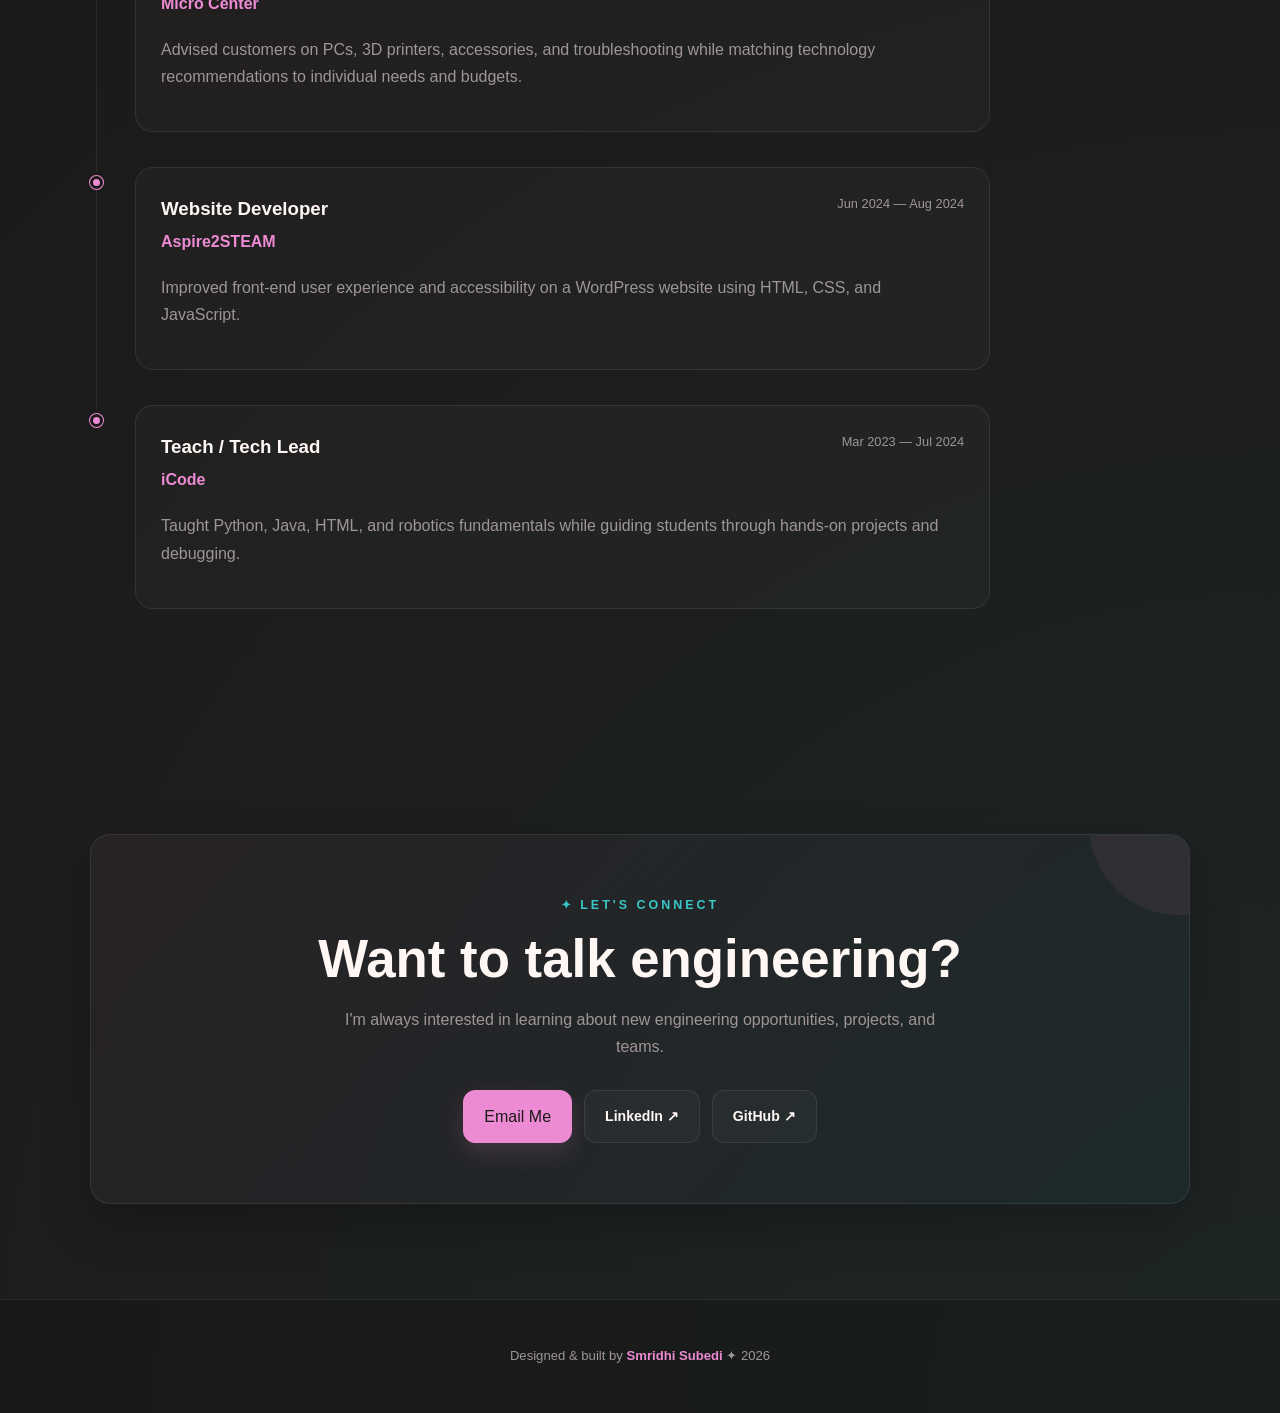
==== commit d99e6dec: "fix ordering" ====
--- a/index.html
+++ b/index.html
@@ -350,15 +350,170 @@
 
     </section>
 
-
-    <!-- PROJECTS -->
-
-    <section id="projects">
+<!-- EDUCATION -->
+
+    <section id="education">
 
         <div class="section-heading">
 
             <p class="section-number">
                 02.
+            </p>
+
+            <h2>
+                Education
+                <span class="accent-dot">.</span>
+            </h2>
+
+        </div>
+
+
+        <div class="education-card">
+
+            <div>
+
+                <p class="education-label">
+                    THE UNIVERSITY OF TEXAS AT DALLAS
+                </p>
+
+                <h3>
+                    B.S. Computer Engineering
+                </h3>
+
+                <p class="scholarship">
+                    ✦ Academic Excellence Scholarship
+                </p>
+
+            </div>
+
+
+            <div class="coursework">
+
+                <p class="mini-title">
+                    RELEVANT COURSEWORK
+                </p>
+
+                <div class="course-tags">
+
+                    <span>Embedded Design</span>
+                    <span>Computer Architecture</span>
+                    <span>Data Structures & Algorithms</span>
+                    <span>Operating Systems</span>
+
+                </div>
+
+            </div>
+
+        </div>
+
+
+     
+    <!-- SKILLS -->
+
+    <section id="skills">
+
+        <div class="section-heading">
+
+            <p class="section-number">
+                03.
+            </p>
+
+            <h2>
+                My toolbox
+                <span class="accent-dot">.</span>
+            </h2>
+
+        </div>
+
+
+        <div class="skill-grid">
+
+
+            <div class="skill-card">
+
+                <div class="skill-icon pink-background">
+                    &lt;/&gt;
+                </div>
+
+                <h3>
+                    Programming
+                </h3>
+
+                <div class="skills">
+
+                    <span>C++</span>
+                    <span>Python</span>
+                    <span>Java</span>
+                    <span>JavaScript</span>
+                    <span>TypeScript</span>
+                    <span>HTML</span>
+                    <span>CSS</span>
+                    <span>Assembly</span>
+
+                </div>
+
+            </div>
+
+
+            <div class="skill-card">
+
+                <div class="skill-icon teal-background">
+                    ⚡
+                </div>
+
+                <h3>
+                    Embedded & Hardware
+                </h3>
+
+                <div class="skills">
+
+                    <span>Arduino Uno</span>
+                    <span>Circuit Prototyping</span>
+                    <span>ORCAD PCB</span>
+                    <span>Tinkercad</span>
+                    <span>MATLAB</span>
+
+                </div>
+
+            </div>
+
+
+            <div class="skill-card">
+
+                <div class="skill-icon orange-background">
+                    ✦
+                </div>
+
+                <h3>
+                    Tools
+                </h3>
+
+                <div class="skills">
+
+                    <span>Git</span>
+                    <span>GitHub</span>
+                    <span>VS Code</span>
+                    <span>SolidWorks</span>
+                    <span>Figma</span>
+                    <span>Eclipse</span>
+
+                </div>
+
+            </div>
+
+        </div>
+
+    </section>
+
+    </section>
+    <!-- PROJECTS -->
+
+    <section id="projects">
+
+        <div class="section-heading">
+
+            <p class="section-number">
+                04.
             </p>
 
             <h2>
@@ -557,7 +712,7 @@
         <div class="section-heading">
 
             <p class="section-number">
-                03.
+                05.
             </p>
 
             <h2>
@@ -687,161 +842,9 @@
     </section>
 
 
-    <!-- SKILLS -->
-
-    <section id="skills">
-
-        <div class="section-heading">
-
-            <p class="section-number">
-                04.
-            </p>
-
-            <h2>
-                My toolbox
-                <span class="accent-dot">.</span>
-            </h2>
-
-        </div>
-
-
-        <div class="skill-grid">
-
-
-            <div class="skill-card">
-
-                <div class="skill-icon pink-background">
-                    &lt;/&gt;
-                </div>
-
-                <h3>
-                    Programming
-                </h3>
-
-                <div class="skills">
-
-                    <span>C++</span>
-                    <span>Python</span>
-                    <span>Java</span>
-                    <span>JavaScript</span>
-                    <span>TypeScript</span>
-                    <span>HTML</span>
-                    <span>CSS</span>
-                    <span>Assembly</span>
-
-                </div>
-
-            </div>
-
-
-            <div class="skill-card">
-
-                <div class="skill-icon teal-background">
-                    ⚡
-                </div>
-
-                <h3>
-                    Embedded & Hardware
-                </h3>
-
-                <div class="skills">
-
-                    <span>Arduino Uno</span>
-                    <span>Circuit Prototyping</span>
-                    <span>ORCAD PCB</span>
-                    <span>Tinkercad</span>
-                    <span>MATLAB</span>
-
-                </div>
-
-            </div>
-
-
-            <div class="skill-card">
-
-                <div class="skill-icon orange-background">
-                    ✦
-                </div>
-
-                <h3>
-                    Tools
-                </h3>
-
-                <div class="skills">
-
-                    <span>Git</span>
-                    <span>GitHub</span>
-                    <span>VS Code</span>
-                    <span>SolidWorks</span>
-                    <span>Figma</span>
-                    <span>Eclipse</span>
-
-                </div>
-
-            </div>
-
-        </div>
-
-    </section>
-
-
-    <!-- EDUCATION -->
-
-    <section id="education">
-
-        <div class="section-heading">
-
-            <p class="section-number">
-                05.
-            </p>
-
-            <h2>
-                Education
-                <span class="accent-dot">.</span>
-            </h2>
-
-        </div>
-
-
-        <div class="education-card">
-
-            <div>
-
-                <p class="education-label">
-                    THE UNIVERSITY OF TEXAS AT DALLAS
-                </p>
-
-                <h3>
-                    B.S. Computer Engineering
-                </h3>
-
-                <p class="scholarship">
-                    ✦ Academic Excellence Scholarship
-                </p>
-
-            </div>
-
-
-            <div class="coursework">
-
-                <p class="mini-title">
-                    RELEVANT COURSEWORK
-                </p>
-
-                <div class="course-tags">
-
-                    <span>Embedded Design</span>
-                    <span>Computer Architecture</span>
-                    <span>Data Structures & Algorithms</span>
-                    <span>Operating Systems</span>
-
-                </div>
-
-            </div>
-
-        </div>
-
-    </section>
+
+
+    
 
 
     <!-- CONTACT -->
--- a/style.css
+++ b/style.css
@@ -1,2011 +1,2876 @@
-/* ==================================================
-   COLOR PALETTE
-
-   Dark:   #1f1b19
-   Brown:  #5c4031
-   Teal:   #008080
-   Pink:   #f196e3
-   Orange: #e3612c
-
-================================================== */
-
+/* =========================================================
+   SMRIDHI SUBEDI PORTFOLIO
+   FULL STYLE.CSS
+========================================================= */
+
+
+/* =========================================================
+   1. ROOT / COLORS
+========================================================= */
 
 :root {
-
-    --background: #1f1b19;
-
-    --background-soft: #29231f;
-
-    --card: #2d2723;
-
-    --card-light: #352d28;
-
-    --brown: #5c4031;
-
-    --teal: #008080;
-
-    --teal-light: #26b8b3;
-
-    --pink: #f196e3;
-
-    --pink-dark: #d44794;
-
-    --orange: #e3612c;
-
-    --cream: #fff8f2;
-
-    --text: #f7f0eb;
-
-    --text-muted: #c8bdb5;
-
-    --border: rgba(255, 255, 255, 0.10);
-
-}
-
-
-
-/* ==================================================
-   RESET
-================================================== */
+    --background: #1c1919;
+    --background-soft: #211d1e;
+    --background-card: #252122;
+    --background-card-hover: #2a2526;
+
+    --text: #fff7f3;
+    --text-soft: #d6ccca;
+    --muted: #9f9596;
+
+    --pink: #ec8bd3;
+    --pink-soft: rgba(236, 139, 211, 0.12);
+
+    --teal: #39c7c7;
+    --teal-soft: rgba(57, 199, 199, 0.11);
+
+    --orange: #e7a06f;
+    --orange-soft: rgba(231, 160, 111, 0.12);
+
+    --green: #286338;
+
+    --border: rgba(255, 255, 255, 0.08);
+
+    --shadow:
+        0 20px 50px rgba(0, 0, 0, 0.22);
+}
+
+
+/* =========================================================
+   2. RESET / GLOBAL
+========================================================= */
 
 * {
-
+    box-sizing: border-box;
+}
+
+
+html {
+    scroll-behavior: smooth;
+}
+
+
+body {
     margin: 0;
 
-    padding: 0;
-
-    box-sizing: border-box;
-
-}
-
-
-html {
-
-    scroll-behavior: smooth;
-
-}
-
-
-body {
+    background:
+        radial-gradient(
+            circle at top left,
+            rgba(236, 139, 211, 0.07),
+            transparent 28%
+        ),
+        radial-gradient(
+            circle at bottom right,
+            rgba(57, 199, 199, 0.07),
+            transparent 30%
+        ),
+        var(--background);
+
+    color: var(--text);
 
     font-family:
         -apple-system,
         BlinkMacSystemFont,
         "Segoe UI",
+        Roboto,
         Helvetica,
         Arial,
         sans-serif;
 
+    line-height: 1.7;
+
+    overflow-x: hidden;
+}
+
+
+body,
+button,
+a,
+input {
+    font-family:
+        -apple-system,
+        BlinkMacSystemFont,
+        "Segoe UI",
+        Roboto,
+        Helvetica,
+        Arial,
+        sans-serif;
+}
+
+
+img,
+video {
+    max-width: 100%;
+}
+
+
+button {
+    font: inherit;
+}
+
+
+a {
+    color: inherit;
+}
+
+
+::selection {
+    background: var(--pink);
+    color: var(--background);
+}
+
+
+/* =========================================================
+   3. DECORATIVE BACKGROUND
+========================================================= */
+
+.background-decoration {
+    position: fixed;
+
+    z-index: -1;
+
+    border-radius: 50%;
+
+    filter: blur(20px);
+
+    opacity: 0.28;
+
+    pointer-events: none;
+}
+
+
+.decoration-one {
+    width: 430px;
+    height: 430px;
+
+    top: -180px;
+    right: -130px;
+
+    background: var(--teal-soft);
+}
+
+
+.decoration-two {
+    width: 450px;
+    height: 450px;
+
+    bottom: -200px;
+    left: -170px;
+
+    background: var(--pink-soft);
+}
+
+
+/* =========================================================
+   4. NAVIGATION
+========================================================= */
+
+nav {
+    position: fixed;
+
+    top: 0;
+    left: 0;
+    right: 0;
+
+    z-index: 1000;
+
+    min-height: 78px;
+
+    display: flex;
+
+    align-items: center;
+    justify-content: space-between;
+
+    padding: 0 8%;
+
     background:
-        radial-gradient(
-            circle at 10% 10%,
-            rgba(241, 150, 227, 0.08),
-            transparent 27%
-        ),
-
-        radial-gradient(
-            circle at 85% 30%,
-            rgba(0, 128, 128, 0.08),
-            transparent 30%
-        ),
-
-        var(--background);
-
+        rgba(28, 25, 25, 0.88);
+
+    border-top:
+        2px solid var(--green);
+
+    border-bottom:
+        1px solid var(--border);
+
+    backdrop-filter: blur(15px);
+    -webkit-backdrop-filter: blur(15px);
+}
+
+
+.nav-name {
     color: var(--text);
 
-    line-height: 1.7;
-
-    overflow-x: hidden;
-
-}
-
-
-
-/* ==================================================
-   DECORATIVE BACKGROUND
-================================================== */
-
-.background-decoration {
-
-    position: fixed;
+    text-decoration: none;
+
+    font-size: 1.1rem;
+    font-weight: 800;
+
+    white-space: nowrap;
+}
+
+
+.nav-name::after {
+    content: " ✦";
+
+    margin-left: 7px;
+
+    color: var(--pink);
+}
+
+
+.nav-links {
+    display: flex;
+
+    align-items: center;
+
+    gap: 34px;
+}
+
+
+.nav-links a {
+    position: relative;
+
+    color: var(--text-soft);
+
+    text-decoration: none;
+
+    font-size: 0.92rem;
+    font-weight: 600;
+
+    transition:
+        color 0.2s ease;
+}
+
+
+.nav-links a::after {
+    content: "";
+
+    position: absolute;
+
+    left: 0;
+    bottom: -7px;
+
+    width: 0;
+    height: 2px;
+
+    border-radius: 10px;
+
+    background: var(--pink);
+
+    transition:
+        width 0.2s ease;
+}
+
+
+.nav-links a:hover {
+    color: var(--text);
+}
+
+
+.nav-links a:hover::after {
+    width: 100%;
+}
+
+
+/* Hamburger hidden on desktop */
+
+.menu-button {
+    display: none;
+
+    margin: 0;
+    padding: 8px;
+
+    border: 0;
+
+    background: transparent;
+
+    color: var(--text);
+
+    font-size: 28px;
+    line-height: 1;
+
+    cursor: pointer;
+}
+
+
+/* =========================================================
+   5. HOME HERO
+========================================================= */
+
+.hero {
+    width: min(1180px, 86%);
+
+    min-height: 100vh;
+
+    margin: auto;
+
+    padding: 145px 0 80px;
+
+    display: grid;
+
+    grid-template-columns:
+        1.1fr
+        0.9fr;
+
+    align-items: center;
+
+    gap: 80px;
+}
+
+
+.eyebrow {
+    margin: 0 0 13px;
+
+    color: var(--teal);
+
+    font-size: 0.78rem;
+    font-weight: 800;
+
+    letter-spacing: 3px;
+
+    text-transform: uppercase;
+}
+
+
+.hero h1,
+.project-page-hero h1 {
+    margin: 0;
+
+    color: var(--text);
+
+    font-size:
+        clamp(
+            3.7rem,
+            8vw,
+            7rem
+        );
+
+    line-height: 0.95;
+
+    letter-spacing: -5px;
+}
+
+
+.pink-text {
+    color: var(--pink);
+}
+
+
+.hero h2 {
+    margin: 28px 0 15px;
+
+    color: var(--text);
+
+    font-size:
+        clamp(
+            1.3rem,
+            3vw,
+            2rem
+        );
+
+    line-height: 1.3;
+}
+
+
+.hero-description,
+.project-page-description {
+    max-width: 650px;
+
+    color: var(--muted);
+
+    font-size: 1.02rem;
+
+    line-height: 1.8;
+}
+
+
+/* =========================================================
+   6. BUTTONS
+========================================================= */
+
+.hero-buttons,
+.contact-buttons {
+    display: flex;
+
+    flex-wrap: wrap;
+
+    gap: 12px;
+
+    margin-top: 30px;
+}
+
+
+.button {
+    min-height: 48px;
+
+    display: inline-flex;
+
+    align-items: center;
+    justify-content: center;
+
+    padding: 12px 20px;
+
+    border-radius: 12px;
+
+    text-decoration: none;
+
+    font-size: 0.88rem;
+    font-weight: 800;
+
+    cursor: pointer;
+
+    transition:
+        transform 0.2s ease,
+        box-shadow 0.2s ease,
+        border-color 0.2s ease,
+        background 0.2s ease;
+}
+
+
+.button:hover {
+    transform: translateY(-2px);
+}
+
+
+.primary-button {
+    border: 1px solid var(--pink);
+
+    background: var(--pink);
+
+    color: #1d191a;
+
+    box-shadow:
+        0 10px 25px
+        rgba(236, 139, 211, 0.15);
+}
+
+
+.primary-button:hover {
+    box-shadow:
+        0 12px 30px
+        rgba(236, 139, 211, 0.25);
+}
+
+
+.secondary-button {
+    border: 1px solid var(--border);
+
+    background:
+        rgba(255, 255, 255, 0.03);
+
+    color: var(--text);
+}
+
+
+.secondary-button:hover {
+    border-color:
+        rgba(236, 139, 211, 0.35);
+
+    background:
+        rgba(236, 139, 211, 0.05);
+}
+
+
+/* =========================================================
+   7. QUICK INFO
+========================================================= */
+
+.quick-info {
+    display: flex;
+
+    flex-wrap: wrap;
+
+    gap: 35px;
+
+    margin-top: 45px;
+}
+
+
+.quick-info > div {
+    display: flex;
+
+    flex-direction: column;
+
+    gap: 3px;
+}
+
+
+.quick-label {
+    color: var(--muted);
+
+    font-size: 0.67rem;
+    font-weight: 800;
+
+    letter-spacing: 1.5px;
+}
+
+
+.quick-info strong {
+    color: var(--text-soft);
+
+    font-size: 0.86rem;
+}
+
+
+/* =========================================================
+   8. TERMINAL CARD
+========================================================= */
+
+.hero-visual {
+    position: relative;
+}
+
+
+.hero-card {
+    overflow: hidden;
+
+    border:
+        1px solid
+        rgba(255, 255, 255, 0.09);
+
+    border-radius: 22px;
+
+    background: #171515;
+
+    color: var(--text);
+
+    box-shadow: var(--shadow);
+
+    transform: rotate(2deg);
+}
+
+
+.terminal-top {
+    display: flex;
+
+    gap: 8px;
+
+    padding: 17px 20px;
+
+    border-bottom:
+        1px solid var(--border);
+}
+
+
+.terminal-dot {
+    width: 10px;
+    height: 10px;
 
     border-radius: 50%;
-
-    filter: blur(90px);
-
-    opacity: 0.15;
-
-    pointer-events: none;
-
-    z-index: -1;
-
-}
-
-
-.decoration-one {
-
-    width: 350px;
-
-    height: 350px;
-
+}
+
+
+.pink-dot {
     background: var(--pink);
-
-    top: -100px;
-
-    left: -150px;
-
-}
-
-
-.decoration-two {
-
-    width: 420px;
-
-    height: 420px;
-
+}
+
+
+.orange-dot {
+    background: var(--orange);
+}
+
+
+.teal-dot {
     background: var(--teal);
-
-    right: -200px;
-
-    top: 40%;
-
-}
-
-
-
-/* ==================================================
-   NAVIGATION
-================================================== */
-
-nav {
-
-    position: sticky;
-
-    top: 0;
-
-    z-index: 1000;
-
-
+}
+
+
+.terminal-content {
+    min-height: 365px;
+
+    padding: 28px;
+
+    font-family:
+        "SFMono-Regular",
+        Consolas,
+        "Liberation Mono",
+        monospace;
+
+    font-size: 0.85rem;
+}
+
+
+.terminal-content p {
+    margin: 8px 0;
+}
+
+
+.terminal-pink {
+    color: var(--pink);
+}
+
+
+.terminal-teal {
+    color: var(--teal);
+}
+
+
+.terminal-command {
+    color: var(--orange);
+}
+
+
+.terminal-result {
+    padding-left: 20px;
+
+    color: var(--text-soft);
+}
+
+
+.terminal-cursor {
+    color: var(--pink);
+
+    animation:
+        cursorBlink
+        1s
+        infinite;
+}
+
+
+@keyframes cursorBlink {
+
+    50% {
+        opacity: 0;
+    }
+
+}
+
+
+.floating-label {
+    position: absolute;
+
+    padding: 9px 15px;
+
+    border: 1px solid var(--border);
+
+    border-radius: 10px;
+
+    background: var(--background-card);
+
+    color: var(--text-soft);
+
+    font-size: 0.75rem;
+    font-weight: 800;
+
+    box-shadow: var(--shadow);
+}
+
+
+.label-one {
+    top: -25px;
+    right: -25px;
+}
+
+
+.label-two {
+    bottom: -20px;
+    left: -25px;
+}
+
+
+/* =========================================================
+   9. GENERAL SECTIONS
+========================================================= */
+
+section,
+.project-section {
+    width: min(1100px, 86%);
+
+    margin: auto;
+
+    padding: 95px 0;
+}
+
+
+section[id] {
+    scroll-margin-top: 90px;
+}
+
+
+.section-heading {
     display: flex;
 
-    align-items: center;
-
-    justify-content: space-between;
-
-
-    padding: 20px 8%;
-
-
-    background: rgba(31, 27, 25, 0.87);
-
-    backdrop-filter: blur(16px);
-
-    -webkit-backdrop-filter: blur(16px);
-
-
-    border-bottom: 1px solid var(--border);
-
-}
-
-
-.nav-name {
-
-    color: var(--text);
-
-    font-size: 19px;
-
-    font-weight: 750;
-
-    text-decoration: none;
-
-}
-
-
-.nav-name::after {
-
-    content: "✦";
-
-    margin-left: 8px;
-
-    color: var(--pink);
-
-}
-
-
-.nav-links {
-
-    display: flex;
-
-    gap: 28px;
-
-}
-
-
-.nav-links a {
-
-    position: relative;
-
-    color: var(--text-muted);
-
-    font-size: 14px;
-
-    text-decoration: none;
-
-    transition: 0.25s ease;
-
-}
-
-
-.nav-links a:hover {
-
-    color: var(--pink);
-
-}
-
-
-
-/* ==================================================
-   HERO
-================================================== */
-
-.hero {
-
-    min-height: 90vh;
-
-
-    padding: 80px 9%;
-
-
-    display: grid;
-
-    grid-template-columns: 1.15fr 0.85fr;
-
-    align-items: center;
-
-    gap: 80px;
-
-}
-
-
-.eyebrow {
-
-    color: var(--teal-light);
-
-    font-size: 13px;
-
-    font-weight: 700;
-
-    letter-spacing: 3px;
-
-    margin-bottom: 12px;
-
-}
-
-
-.hero h1 {
-
-    font-size: clamp(58px, 8vw, 95px);
-
-    line-height: 0.98;
-
-    letter-spacing: -4px;
-
-    margin-bottom: 18px;
-
-}
-
-
-.pink-text {
-
-    color: var(--pink);
-
-}
-
-
-.hero h2 {
-
-    color: var(--text-muted);
-
-    font-size: clamp(22px, 3vw, 32px);
-
-    font-weight: 450;
-
-    margin-bottom: 25px;
-
-}
-
-
-.hero-description {
-
-    max-width: 680px;
-
-    color: var(--text-muted);
-
-    font-size: 18px;
-
-}
-
-
-.hero-buttons {
-
-    display: flex;
-
-    flex-wrap: wrap;
-
-    gap: 13px;
-
-    margin-top: 32px;
-
-}
-
-
-
-/* ==================================================
-   BUTTONS
-================================================== */
-
-.button {
-
-    display: inline-flex;
-
-    align-items: center;
-
-    justify-content: center;
-
-
-    padding: 13px 22px;
-
-
-    border-radius: 999px;
-
-
-    font-weight: 700;
-
-    font-size: 14px;
-
-    text-decoration: none;
-
-
-    transition:
-        transform 0.25s ease,
-        box-shadow 0.25s ease,
-        border-color 0.25s ease;
-
-}
-
-
-.button:hover {
-
-    transform: translateY(-3px);
-
-}
-
-
-.primary-button {
-
-    color: #211c19;
-
-    background:
-        linear-gradient(
-            135deg,
-            var(--pink),
-            #f6b0e9
-        );
-
-    box-shadow:
-        0 12px 35px rgba(241, 150, 227, 0.14);
-
-}
-
-
-.primary-button:hover {
-
-    box-shadow:
-        0 15px 40px rgba(241, 150, 227, 0.26);
-
-}
-
-
-.secondary-button {
-
-    color: var(--text);
-
-    border: 1px solid var(--border);
-
-    background: rgba(255,255,255,0.025);
-
-}
-
-
-.secondary-button:hover {
-
-    border-color: var(--teal-light);
-
-}
-
-
-
-/* ==================================================
-   QUICK INFO
-================================================== */
-
-.quick-info {
-
-    margin-top: 55px;
-
-
-    display: flex;
-
-    flex-wrap: wrap;
-
-    gap: 38px;
-
-}
-
-
-.quick-info div {
-
-    display: flex;
-
-    flex-direction: column;
-
-}
-
-
-.quick-label {
-
-    color: var(--orange);
-
-    font-size: 10px;
-
-    letter-spacing: 2px;
-
-    font-weight: 750;
-
-}
-
-
-.quick-info strong {
-
-    margin-top: 4px;
-
-    color: var(--text);
-
-    font-size: 13px;
-
-}
-
-
-
-/* ==================================================
-   TERMINAL HERO CARD
-================================================== */
-
-.hero-visual {
-
-    position: relative;
-
-}
-
-
-.hero-card {
-
-    background:
-        linear-gradient(
-            145deg,
-            rgba(53,45,40,0.95),
-            rgba(36,31,28,0.98)
-        );
-
-
-    border: 1px solid var(--border);
-
-
-    border-radius: 26px;
-
-
-    overflow: hidden;
-
-
-    box-shadow:
-        0 30px 80px rgba(0, 0, 0, 0.35);
-
-}
-
-
-.terminal-top {
-
-    display: flex;
-
-    gap: 8px;
-
-
-    padding: 18px 20px;
-
-
-    border-bottom: 1px solid var(--border);
-
-}
-
-
-.terminal-dot {
-
-    width: 11px;
-
-    height: 11px;
-
-    border-radius: 50%;
-
-}
-
-
-.pink-dot {
-
-    background: var(--pink);
-
-}
-
-
-.orange-dot {
-
-    background: var(--orange);
-
-}
-
-
-.teal-dot {
-
-    background: var(--teal-light);
-
-}
-
-
-.terminal-content {
-
-    padding: 30px;
-
-
-    min-height: 370px;
-
+    align-items: baseline;
+
+    gap: 15px;
+
+    margin-bottom: 35px;
+}
+
+
+.section-number {
+    margin: 0;
+
+    color: var(--teal);
 
     font-family:
         "SFMono-Regular",
         Consolas,
         monospace;
 
-
-    font-size: 14px;
-
-
-    color: #e9ded8;
-
-}
-
-
-.terminal-content p {
-
+    font-size: 0.8rem;
+    font-weight: 800;
+}
+
+
+.section-heading h2 {
+    margin: 0;
+
+    color: var(--text);
+
+    font-size:
+        clamp(
+            2rem,
+            5vw,
+            3.1rem
+        );
+
+    line-height: 1.1;
+
+    letter-spacing: -2px;
+}
+
+
+.accent-dot {
+    color: var(--pink);
+}
+
+
+.section-intro {
+    max-width: 650px;
+
+    margin-top: -15px;
+    margin-bottom: 45px;
+
+    color: var(--muted);
+}
+
+
+/* =========================================================
+   10. ABOUT
+========================================================= */
+
+.about-layout {
+    display: grid;
+
+    grid-template-columns:
+        1.2fr
+        0.8fr;
+
+    gap: 60px;
+
+    align-items: start;
+}
+
+
+.about-text {
+    color: var(--text-soft);
+
+    font-size: 1.02rem;
+}
+
+
+.about-text p:first-child {
+    margin-top: 0;
+}
+
+
+.about-card,
+.education-card,
+.contact-card,
+.detail-card,
+.skill-card,
+.mode-card {
+    border: 1px solid var(--border);
+
+    border-radius: 20px;
+
+    background:
+        rgba(255, 255, 255, 0.025);
+
+    box-shadow: var(--shadow);
+}
+
+
+.about-card {
+    padding: 30px;
+}
+
+
+.mini-title {
+    margin-top: 0;
+
+    color: var(--teal);
+
+    font-size: 0.7rem;
+    font-weight: 800;
+
+    letter-spacing: 1.6px;
+}
+
+
+.interest-list {
+    display: flex;
+
+    flex-direction: column;
+
+    gap: 12px;
+}
+
+
+.interest-list span {
+    color: var(--text-soft);
+}
+
+
+/* =========================================================
+   11. PROJECT GRID
+========================================================= */
+
+.project-grid {
+    display: grid;
+
+    grid-template-columns:
+        repeat(
+            2,
+            minmax(0, 1fr)
+        );
+
+    gap: 25px;
+}
+
+
+.project-card {
+    overflow: hidden;
+
+    border: 1px solid var(--border);
+
+    border-radius: 22px;
+
+    background: var(--background-card);
+
+    box-shadow: var(--shadow);
+
+    transition:
+        transform 0.25s ease,
+        border-color 0.25s ease;
+}
+
+
+.project-card:hover {
+    transform:
+        translateY(-5px);
+
+    border-color:
+        rgba(236, 139, 211, 0.25);
+}
+
+
+.featured-card {
+    grid-column: span 2;
+}
+
+
+.project-photo-wrapper {
+    position: relative;
+
+    overflow: hidden;
+
+    min-height: 250px;
+
+    background: #171515;
+}
+
+
+.featured-card
+.project-photo-wrapper {
+    min-height: 400px;
+}
+
+
+.project-card-image {
+    display: block;
+
+    width: 100%;
+    height: 100%;
+
+    object-fit: cover;
+
+    transition:
+        transform 0.35s ease;
+}
+
+
+.project-card:hover
+.project-card-image {
+    transform: scale(1.02);
+}
+
+
+.project-type {
+    position: absolute;
+
+    top: 18px;
+    left: 18px;
+
+    padding: 7px 12px;
+
+    border:
+        1px solid
+        rgba(255,255,255,0.08);
+
+    border-radius: 100px;
+
+    background:
+        rgba(28, 25, 25, 0.88);
+
+    color: var(--teal);
+
+    backdrop-filter: blur(8px);
+
+    font-size: 0.66rem;
+    font-weight: 800;
+
+    letter-spacing: 1.2px;
+}
+
+
+.project-card-content {
+    padding: 28px;
+}
+
+
+.project-number {
+    margin: 0 0 8px;
+
+    color: var(--teal);
+
+    font-family: monospace;
+
+    font-size: 0.72rem;
+    font-weight: 800;
+}
+
+
+.project-card h3 {
+    margin: 0 0 13px;
+
+    color: var(--text);
+
+    font-size: 1.5rem;
+}
+
+
+.project-card-content
+> p:not(.project-number) {
+    color: var(--muted);
+}
+
+
+/* =========================================================
+   12. TAGS
+========================================================= */
+
+.tags,
+.skills,
+.course-tags {
+    display: flex;
+
+    flex-wrap: wrap;
+
+    gap: 8px;
+}
+
+
+.tags span,
+.skills span,
+.course-tags span {
+    padding: 6px 11px;
+
+    border:
+        1px solid
+        rgba(236, 139, 211, 0.13);
+
+    border-radius: 100px;
+
+    background: var(--pink-soft);
+
+    color: #f0b1df;
+
+    font-size: 0.72rem;
+    font-weight: 700;
+}
+
+
+.project-button {
+    display: inline-flex;
+
+    align-items: center;
+
+    gap: 8px;
+
+    margin-top: 25px;
+
+    color: var(--text);
+
+    text-decoration: none;
+
+    font-size: 0.88rem;
+    font-weight: 800;
+
+    transition:
+        color 0.2s ease,
+        gap 0.2s ease;
+}
+
+
+.project-button:hover {
+    gap: 12px;
+
+    color: var(--pink);
+}
+
+
+.project-placeholder {
+    min-height: 250px;
+
+    display: flex;
+
+    align-items: center;
+    justify-content: center;
+
+    padding: 30px;
+
+    color: var(--text-soft);
+
+    text-align: center;
+
+    font-weight: 700;
+}
+
+
+.pink-placeholder {
+    background:
+        linear-gradient(
+            135deg,
+            rgba(236, 139, 211, 0.12),
+            rgba(57, 199, 199, 0.06)
+        );
+}
+
+
+/* =========================================================
+   13. EXPERIENCE
+========================================================= */
+
+.timeline {
+    position: relative;
+
+    max-width: 900px;
+}
+
+
+.timeline-item {
+    position: relative;
+
+    display: grid;
+
+    grid-template-columns:
+        25px
+        1fr;
+
+    gap: 20px;
+
+    padding-bottom: 35px;
+}
+
+
+.timeline-item::before {
+    content: "";
+
+    position: absolute;
+
+    top: 15px;
+    bottom: -5px;
+    left: 6px;
+
+    width: 1px;
+
+    background: var(--border);
+}
+
+
+.timeline-item:last-child::before {
+    display: none;
+}
+
+
+.timeline-marker {
+    position: relative;
+
+    z-index: 1;
+
+    width: 13px;
+    height: 13px;
+
+    margin-top: 9px;
+
+    border:
+        3px solid
+        var(--background);
+
+    border-radius: 50%;
+
+    background: var(--pink);
+
+    box-shadow:
+        0 0 0 1px var(--pink);
+}
+
+
+.timeline-content {
+    padding: 25px;
+
+    border: 1px solid var(--border);
+
+    border-radius: 18px;
+
+    background:
+        rgba(255,255,255,0.025);
+}
+
+
+.experience-header {
+    display: flex;
+
+    justify-content: space-between;
+
+    gap: 25px;
+}
+
+
+.experience-header h3 {
+    margin: 0;
+
+    color: var(--text);
+}
+
+
+.company {
+    margin: 3px 0;
+
+    color: var(--pink);
+
+    font-weight: 700;
+}
+
+
+.experience-date {
+    color: var(--muted);
+
+    font-size: 0.8rem;
+
+    white-space: nowrap;
+}
+
+
+.timeline-content > p {
+    color: var(--muted);
+}
+
+
+/* =========================================================
+   14. SKILLS
+========================================================= */
+
+.skill-grid {
+    display: grid;
+
+    grid-template-columns:
+        repeat(
+            3,
+            minmax(0, 1fr)
+        );
+
+    gap: 20px;
+}
+
+
+.skill-card {
+    padding: 28px;
+
+    transition:
+        transform 0.2s ease,
+        border-color 0.2s ease;
+}
+
+
+.skill-card:hover {
+    transform:
+        translateY(-4px);
+
+    border-color:
+        rgba(57, 199, 199, 0.2);
+}
+
+
+.skill-card h3 {
+    color: var(--text);
+}
+
+
+.skill-icon {
+    width: 48px;
+    height: 48px;
+
+    display: grid;
+
+    place-items: center;
+
+    margin-bottom: 18px;
+
+    border-radius: 13px;
+
+    font-weight: 800;
+}
+
+
+.pink-background {
+    background: var(--pink-soft);
+
+    color: var(--pink);
+}
+
+
+.teal-background {
+    background: var(--teal-soft);
+
+    color: var(--teal);
+}
+
+
+.orange-background {
+    background: var(--orange-soft);
+
+    color: var(--orange);
+}
+
+
+/* =========================================================
+   15. EDUCATION
+========================================================= */
+
+.education-card {
+    padding: 35px;
+
+    display: grid;
+
+    grid-template-columns:
+        1fr
+        1fr;
+
+    gap: 50px;
+}
+
+
+.education-label {
+    color: var(--teal);
+
+    font-size: 0.72rem;
+    font-weight: 800;
+
+    letter-spacing: 1.3px;
+}
+
+
+.education-card h3 {
+    margin: 8px 0;
+
+    color: var(--text);
+
+    font-size: 1.55rem;
+}
+
+
+.scholarship {
+    color: var(--muted);
+}
+
+
+/* =========================================================
+   16. CONTACT
+========================================================= */
+
+.contact-card {
+    position: relative;
+
+    overflow: hidden;
+
+    padding: 60px;
+
+    text-align: center;
+
+    background:
+        linear-gradient(
+            135deg,
+            rgba(236, 139, 211, 0.05),
+            rgba(57, 199, 199, 0.04)
+        );
+}
+
+
+.contact-card::before {
+    content: "";
+
+    position: absolute;
+
+    width: 180px;
+    height: 180px;
+
+    top: -100px;
+    right: -80px;
+
+    border-radius: 50%;
+
+    background:
+        rgba(236, 139, 211, 0.07);
+
+    pointer-events: none;
+}
+
+
+.contact-card h2 {
+    margin: 5px 0 10px;
+
+    color: var(--text);
+
+    font-size:
+        clamp(
+            2rem,
+            5vw,
+            3.3rem
+        );
+
+    line-height: 1.15;
+}
+
+
+.contact-card
+> p:not(.eyebrow) {
+    max-width: 600px;
+
+    margin-left: auto;
+    margin-right: auto;
+
+    color: var(--muted);
+}
+
+
+.contact-buttons {
+    justify-content: center;
+}
+
+
+.email-popup-button {
+    font: inherit;
+}
+
+
+/* =========================================================
+   17. FOOTER
+========================================================= */
+
+footer {
+    position: relative;
+
+    z-index: 1;
+
+    width: 100%;
+
+    margin: 0;
+
+    padding: 45px 20px;
+
+    border-top:
+        1px solid var(--border);
+
+    background:
+        rgba(20, 18, 18, 0.35);
+
+    color: var(--muted);
+
+    text-align: center;
+
+    font-size: 0.82rem;
+}
+
+
+footer p {
+    margin: 0;
+}
+
+
+footer span {
+    color: var(--pink);
+
+    font-weight: 700;
+}
+
+
+/* =========================================================
+   18. PROJECT PAGE HERO
+========================================================= */
+
+.project-page-hero {
+    width: min(1100px, 86%);
+
+    margin: auto;
+
+    padding: 170px 0 80px;
+}
+
+
+.project-page-hero h1 {
+    max-width: 1050px;
+}
+
+
+.project-page-description {
+    margin-top: 30px;
+    margin-bottom: 25px;
+}
+
+
+.project-page-hero .tags {
+    margin-top: 25px;
+}
+
+
+/* =========================================================
+   19. PROJECT PAGE SECTIONS
+========================================================= */
+
+.project-section {
+    border-top:
+        1px solid var(--border);
+}
+
+
+.project-section > p {
+    max-width: 850px;
+
+    color: var(--muted);
+
+    font-size: 1rem;
+}
+
+
+.project-video {
+    display: block;
+
+    width: 100%;
+    max-width: 900px;
+
+    margin:
+        35px
+        auto
+        0;
+
+    border:
+        1px solid var(--border);
+
+    border-radius: 20px;
+
+    background: #000;
+
+    box-shadow: var(--shadow);
+}
+
+
+/* =========================================================
+   20. SCREENSHOTS
+========================================================= */
+
+.screenshot-grid {
+    display: grid;
+
+    grid-template-columns:
+        repeat(
+            3,
+            minmax(0, 1fr)
+        );
+
+    gap: 18px;
+
+    margin-top: 30px;
+}
+
+
+.screenshot-grid img {
+    display: block;
+
+    width: 100%;
+
+    border:
+        1px solid var(--border);
+
+    border-radius: 18px;
+
+    box-shadow: var(--shadow);
+}
+
+
+/* =========================================================
+   21. PROJECT DETAILS
+========================================================= */
+
+.project-details-grid {
+    display: grid;
+
+    grid-template-columns:
+        repeat(
+            3,
+            minmax(0, 1fr)
+        );
+
+    gap: 18px;
+}
+
+
+.detail-card {
+    padding: 25px;
+
+    transition:
+        transform 0.2s ease,
+        border-color 0.2s ease;
+}
+
+
+.detail-card:hover {
+    transform: translateY(-3px);
+
+    border-color:
+        rgba(57, 199, 199, 0.2);
+}
+
+
+.detail-card h3 {
+    margin-top: 0;
     margin-bottom: 8px;
 
-}
-
-
-.terminal-pink {
+    color: var(--text);
+}
+
+
+.detail-card p {
+    margin-bottom: 0;
+
+    color: var(--muted);
+}
+
+
+/* =========================================================
+   22. LIGHT CONTROLLED INSTRUMENT IMAGE
+========================================================= */
+
+.single-project-image {
+    display: flex;
+
+    justify-content: center;
+
+    margin-top: 35px;
+}
+
+
+.single-project-image img {
+    display: block;
+
+    width: 100%;
+    max-width: 900px;
+
+    border:
+        1px solid var(--border);
+
+    border-radius: 20px;
+
+    background: #fff;
+
+    box-shadow: var(--shadow);
+}
+
+
+/* =========================================================
+   23. SIGNAL FLOW
+========================================================= */
+
+.signal-flow {
+    display: flex;
+
+    align-items: stretch;
+
+    gap: 10px;
+
+    margin-top: 40px;
+}
+
+
+.flow-card {
+    flex: 1;
+
+    min-width: 0;
+
+    padding: 22px 12px;
+
+    border: 1px solid var(--border);
+
+    border-radius: 17px;
+
+    background:
+        rgba(255,255,255,0.025);
+
+    text-align: center;
+
+    box-shadow: var(--shadow);
+}
+
+
+.flow-card h3 {
+    margin: 8px 0 4px;
+
+    color: var(--text);
+}
+
+
+.flow-card p {
+    margin: 0;
+
+    color: var(--muted);
+
+    font-size: 0.78rem;
+}
+
+
+.flow-icon {
+    color: var(--teal);
+
+    font-size: 25px;
+}
+
+
+.flow-arrow {
+    display: flex;
+
+    align-items: center;
 
     color: var(--pink);
 
-}
-
-
-.terminal-teal {
-
-    color: var(--teal-light);
-
-}
-
-
-.terminal-command {
-
-    color: var(--orange);
-
-    padding-left: 15px;
-
-}
-
-
-.terminal-result {
-
-    color: #bcb2ac;
-
-    padding-left: 28px;
-
-}
-
-
-.terminal-cursor {
-
+    font-size: 22px;
+}
+
+
+/* =========================================================
+   24. CONTROL LOGIC
+========================================================= */
+
+.logic-box {
+    overflow: hidden;
+
+    margin-top: 30px;
+
+    border: 1px solid var(--border);
+
+    border-radius: 18px;
+
+    background:
+        rgba(255,255,255,0.025);
+}
+
+
+.logic-line {
+    display: flex;
+
+    align-items: flex-start;
+
+    gap: 20px;
+
+    padding: 18px 22px;
+
+    border-bottom:
+        1px solid var(--border);
+
+    color: var(--text-soft);
+}
+
+
+.logic-line:last-child {
+    border-bottom: 0;
+}
+
+
+.logic-line span {
+    flex-shrink: 0;
+
+    color: var(--teal);
+
+    font-family: monospace;
+
+    font-weight: 800;
+}
+
+
+/* =========================================================
+   25. TECHNICAL HIGHLIGHT
+========================================================= */
+
+.technical-highlight {
+    margin-top: 25px;
+
+    padding: 28px;
+
+    border:
+        1px solid
+        rgba(57, 199, 199, 0.16);
+
+    border-radius: 20px;
+
+    background: var(--teal-soft);
+}
+
+
+.technical-highlight h3 {
+    margin: 5px 0 10px;
+
+    color: var(--text);
+}
+
+
+.technical-highlight p {
+    color: var(--text-soft);
+}
+
+
+/* =========================================================
+   26. SOUND MODE CARDS
+========================================================= */
+
+.mode-grid {
+    display: grid;
+
+    grid-template-columns:
+        repeat(
+            2,
+            minmax(0, 1fr)
+        );
+
+    gap: 18px;
+
+    margin-top: 30px;
+}
+
+
+.mode-card {
+    padding: 28px;
+
+    transition:
+        transform 0.2s ease,
+        border-color 0.2s ease;
+}
+
+
+.mode-card:hover {
+    transform: translateY(-3px);
+
+    border-color:
+        rgba(236, 139, 211, 0.2);
+}
+
+
+.mode-number {
+    color: var(--teal);
+
+    font-family: monospace;
+
+    font-size: 0.72rem;
+    font-weight: 800;
+}
+
+
+.mode-card h3 {
+    margin: 8px 0;
+
+    color: var(--text);
+}
+
+
+.mode-card p {
+    color: var(--muted);
+}
+
+
+.mode-behavior {
+    margin-top: 18px;
+
+    padding: 14px;
+
+    border:
+        1px solid
+        rgba(236, 139, 211, 0.1);
+
+    border-radius: 12px;
+
+    background: var(--pink-soft);
+
+    color: #f2b5e1;
+
+    font-family: monospace;
+
+    font-size: 0.8rem;
+
+    line-height: 1.8;
+}
+
+
+/* =========================================================
+   27. MOBILE MENU OVERLAY
+========================================================= */
+
+.mobile-menu-overlay {
+    position: fixed;
+
+    inset: 0;
+
+    z-index: 1998;
+
+    display: block;
+
+    background:
+        rgba(5, 4, 4, 0.67);
+
+    backdrop-filter: blur(5px);
+    -webkit-backdrop-filter: blur(5px);
+
+    opacity: 0;
+    visibility: hidden;
+
+    pointer-events: none;
+
+    transition:
+        opacity 0.3s ease,
+        visibility 0.3s ease;
+}
+
+
+.mobile-menu-overlay.active {
+    opacity: 1;
+
+    visibility: visible;
+
+    pointer-events: auto;
+}
+
+
+/* =========================================================
+   28. MOBILE SIDE DRAWER
+========================================================= */
+
+.mobile-menu {
+    position: fixed;
+
+    top: 0;
+    right: -400px;
+
+    z-index: 1999;
+
+    width: min(82vw, 350px);
+
+    height: 100vh;
+    height: 100dvh;
+
+    display: flex;
+
+    flex-direction: column;
+
+    padding: 25px;
+
+    overflow-y: auto;
+
+    border-left:
+        1px solid var(--border);
+
+    background:
+        linear-gradient(
+            160deg,
+            #252021,
+            #191c1c
+        );
+
+    box-shadow:
+        -20px 0 60px
+        rgba(0, 0, 0, 0.45);
+
+    transition:
+        right 0.35s ease;
+}
+
+
+.mobile-menu.active {
+    right: 0;
+}
+
+
+.mobile-menu-header {
+    display: flex;
+
+    align-items: center;
+    justify-content: space-between;
+
+    width: 100%;
+
+    padding-bottom: 20px;
+
+    border-bottom:
+        1px solid var(--border);
+}
+
+
+.mobile-menu-title {
     color: var(--pink);
 
-    animation: cursorBlink 1s infinite;
-
-}
-
-
-@keyframes cursorBlink {
-
-    50% {
-
-        opacity: 0;
-
-    }
-
-}
-
-
-
-/* ==================================================
-   FLOATING LABELS
-================================================== */
-
-.floating-label {
-
-    position: absolute;
-
-
-    background: var(--cream);
-
-    color: var(--background);
-
-
-    padding: 9px 15px;
-
-
-    border-radius: 999px;
-
-
+    font-size: 0.95rem;
+    font-weight: 800;
+
+    letter-spacing: 0.5px;
+}
+
+
+.close-menu-button {
+    width: 36px;
+    height: 36px;
+
+    display: flex;
+
+    align-items: center;
+    justify-content: center;
+
+    margin: 0;
+    padding: 0;
+
+    border: 1px solid var(--border);
+
+    border-radius: 50%;
+
+    background:
+        rgba(255,255,255,0.03);
+
+    color: var(--text);
+
+    font-size: 25px;
+    line-height: 1;
+
+    cursor: pointer;
+}
+
+
+.mobile-menu-links {
+    display: flex;
+
+    flex-direction: column;
+
+    width: 100%;
+
+    margin-top: 25px;
+}
+
+
+.mobile-menu-links a {
+    display: block;
+
+    width: 100%;
+
+    padding: 16px 5px;
+
+    border-bottom:
+        1px solid var(--border);
+
+    color: var(--text-soft);
+
+    text-decoration: none;
+
+    font-size: 1rem;
+    font-weight: 600;
+
+    transition:
+        color 0.2s ease,
+        padding-left 0.2s ease;
+}
+
+
+.mobile-menu-links a:hover {
+    padding-left: 10px;
+
+    color: var(--pink);
+}
+
+
+.mobile-menu-bottom {
+    width: 100%;
+
+    margin-top: auto;
+
+    padding-top: 20px;
+
+    border-top:
+        1px solid var(--border);
+}
+
+
+.mobile-menu-bottom p {
+    margin: 0 0 4px;
+
+    color: var(--text);
+
+    font-size: 0.88rem;
     font-weight: 700;
-
-    font-size: 12px;
-
-
-    box-shadow:
-        0 12px 30px rgba(0,0,0,0.25);
-
-}
-
-
-.label-one {
-
-    left: -35px;
-
-    bottom: 65px;
-
-
-    transform: rotate(-5deg);
-
-}
-
-
-.label-two {
-
-    right: -22px;
-
-    top: 75px;
-
-
-    background: var(--teal-light);
-
-    transform: rotate(5deg);
-
-}
-
-
-
-/* ==================================================
-   SECTIONS
-================================================== */
-
-section {
-
-    padding: 110px 9%;
-
-}
-
-
-.section-heading {
+}
+
+
+.mobile-menu-bottom span {
+    color: var(--muted);
+
+    font-size: 0.75rem;
+}
+
+
+/* =========================================================
+   29. EMAIL MODAL OVERLAY
+========================================================= */
+
+.email-modal-overlay {
+    position: fixed;
+
+    inset: 0;
+
+    z-index: 3000;
 
     display: flex;
 
-    align-items: baseline;
-
-    gap: 14px;
-
-    margin-bottom: 12px;
-
-}
-
-
-.section-number {
-
-    color: var(--teal-light);
-
-    font-family: monospace;
-
-    font-size: 14px;
-
-}
-
-
-.section-heading h2 {
-
-    font-size: clamp(35px, 5vw, 50px);
-
-    letter-spacing: -2px;
-
-}
-
-
-.accent-dot {
-
-    color: var(--pink);
-
-}
-
-
-.section-intro {
-
-    color: var(--text-muted);
-
-    max-width: 640px;
-
-    margin-bottom: 45px;
-
-}
-
-
-
-/* ==================================================
-   ABOUT
-================================================== */
-
-.about-layout {
-
-    display: grid;
-
-    grid-template-columns: 1.2fr 0.8fr;
-
-    gap: 70px;
-
     align-items: center;
-
-}
-
-
-.about-text {
-
-    max-width: 720px;
-
-}
-
-
-.about-text p {
-
-    color: var(--text-muted);
-
-    font-size: 18px;
-
-    margin-bottom: 18px;
-
-}
-
-
-.about-text p:first-child {
-
-    color: var(--text);
-
-    font-size: 23px;
-
-}
-
-
-.about-card {
-
-    padding: 30px;
-
+    justify-content: center;
+
+    padding: 20px;
+
+    background:
+        rgba(5, 4, 4, 0.78);
+
+    backdrop-filter: blur(10px);
+    -webkit-backdrop-filter: blur(10px);
+
+    opacity: 0;
+    visibility: hidden;
+
+    pointer-events: none;
+
+    transition:
+        opacity 0.25s ease,
+        visibility 0.25s ease;
+}
+
+
+.email-modal-overlay.active {
+    opacity: 1;
+
+    visibility: visible;
+
+    pointer-events: auto;
+}
+
+
+/* =========================================================
+   30. EMAIL MODAL CARD
+========================================================= */
+
+.email-modal {
+    position: relative;
+
+    width: min(520px, 100%);
+
+    margin: 0;
+
+    padding: 45px 40px 38px;
+
+    border:
+        1px solid
+        rgba(255,255,255,0.10);
+
+    border-radius: 25px;
 
     background:
         linear-gradient(
             145deg,
-            rgba(92,64,49,0.32),
-            rgba(53,45,40,0.7)
+            #252021,
+            #192020
         );
 
+    color: var(--text);
+
+    text-align: center;
+
+    box-shadow:
+        0 30px 80px
+        rgba(0,0,0,0.55);
+
+    transform:
+        translateY(18px)
+        scale(0.97);
+
+    transition:
+        transform 0.25s ease;
+}
+
+
+.email-modal-overlay.active
+.email-modal {
+    transform:
+        translateY(0)
+        scale(1);
+}
+
+
+.email-modal-close {
+    position: absolute;
+
+    top: 15px;
+    right: 18px;
+
+    width: 36px;
+    height: 36px;
+
+    display: flex;
+
+    align-items: center;
+    justify-content: center;
+
+    margin: 0;
+    padding: 0;
 
     border: 1px solid var(--border);
 
-
-    border-radius: 24px;
-
-}
-
-
-.mini-title {
-
-    color: var(--orange);
-
-    font-size: 11px;
-
+    border-radius: 50%;
+
+    background:
+        rgba(255,255,255,0.04);
+
+    color: var(--text);
+
+    font-size: 24px;
+    line-height: 1;
+
+    cursor: pointer;
+
+    transition:
+        background 0.2s ease,
+        transform 0.2s ease;
+}
+
+
+.email-modal-close:hover {
+    background:
+        rgba(236,139,211,0.12);
+
+    transform: rotate(5deg);
+}
+
+
+.email-modal-icon {
+    width: 58px;
+    height: 58px;
+
+    display: flex;
+
+    align-items: center;
+    justify-content: center;
+
+    margin:
+        0
+        auto
+        18px;
+
+    border-radius: 17px;
+
+    background: var(--teal-soft);
+
+    color: var(--teal);
+
+    font-size: 27px;
+}
+
+
+.email-modal .eyebrow {
+    margin: 0 0 10px;
+
+    text-align: center;
+}
+
+
+.email-modal h2 {
+    margin: 0 0 12px;
+
+    color: var(--text);
+
+    font-size:
+        clamp(
+            1.8rem,
+            5vw,
+            2.4rem
+        );
+
+    line-height: 1.15;
+}
+
+
+.email-modal-description {
+    max-width: 410px;
+
+    margin:
+        0
+        auto
+        25px;
+
+    color: var(--muted);
+
+    font-size: 0.93rem;
+
+    line-height: 1.7;
+}
+
+
+/* =========================================================
+   31. EMAIL COPY BOX
+========================================================= */
+
+.email-copy-box {
+    width: 100%;
+
+    display: flex;
+
+    align-items: center;
+    justify-content: space-between;
+
+    gap: 12px;
+
+    margin-top: 20px;
+
+    padding:
+        10px
+        10px
+        10px
+        18px;
+
+    border: 1px solid var(--border);
+
+    border-radius: 14px;
+
+    background:
+        rgba(255,255,255,0.035);
+}
+
+
+.email-copy-box span {
+    min-width: 0;
+
+    color: var(--text);
+
+    font-family:
+        "SFMono-Regular",
+        Consolas,
+        monospace;
+
+    font-size: 0.87rem;
+}
+
+
+.copy-email-button {
+    flex-shrink: 0;
+
+    padding: 11px 16px;
+
+    border: 0;
+
+    border-radius: 10px;
+
+    background: var(--pink);
+
+    color: #1d191a;
+
+    font-size: 0.8rem;
     font-weight: 800;
 
-    letter-spacing: 2px;
-
-    margin-bottom: 18px;
-
-}
-
-
-.interest-list {
-
+    cursor: pointer;
+
+    transition:
+        transform 0.2s ease,
+        box-shadow 0.2s ease;
+}
+
+
+.copy-email-button:hover {
+    transform: translateY(-2px);
+
+    box-shadow:
+        0 8px 20px
+        rgba(236,139,211,0.2);
+}
+
+
+.copy-message {
+    min-height: 22px;
+
+    margin: 10px 0 0;
+
+    color: var(--teal);
+
+    font-size: 0.78rem;
+    font-weight: 700;
+
+    opacity: 0;
+
+    transition:
+        opacity 0.2s ease;
+}
+
+
+.copy-message.show {
+    opacity: 1;
+}
+
+
+.email-social-links {
     display: flex;
 
-    flex-direction: column;
-
-    gap: 11px;
-
-}
-
-
-.interest-list span {
-
-    color: var(--text-muted);
-
-}
-
-
-
-/* ==================================================
-   PROJECTS
-================================================== */
-
-.project-grid {
-
-    display: grid;
-
-    grid-template-columns:
-        repeat(auto-fit, minmax(300px, 1fr));
+    align-items: center;
+    justify-content: center;
 
     gap: 25px;
 
-}
-
-
-.project-card {
-
-    overflow: hidden;
-
-
-    background:
-        linear-gradient(
-            160deg,
-            var(--card-light),
-            var(--card)
-        );
-
-
-    border: 1px solid var(--border);
-
-
-    border-radius: 25px;
-
+    margin-top: 15px;
+}
+
+
+.email-social-links a {
+    color: var(--muted);
+
+    text-decoration: none;
+
+    font-size: 0.83rem;
+    font-weight: 700;
 
     transition:
-        transform 0.3s ease,
-        border-color 0.3s ease,
-        box-shadow 0.3s ease;
-
-}
-
-
-.project-card:hover {
-
-    transform: translateY(-8px);
-
-    border-color: rgba(241,150,227,0.35);
-
-
-    box-shadow:
-        0 25px 60px rgba(0,0,0,0.23);
-
-}
-
-
-.project-photo-wrapper {
-
-    position: relative;
-
-}
-
-
-.project-card-image {
-
-    display: block;
-
-    width: 100%;
-
-    height: 260px;
-
-    object-fit: cover;
-
-}
-
-
-.project-type {
-
-    position: absolute;
-
-    top: 16px;
-
-    left: 16px;
-
-
-    padding: 6px 11px;
-
-
-    border-radius: 999px;
-
-
-    background: rgba(31,27,25,0.85);
-
-    backdrop-filter: blur(10px);
-
-
+        color 0.2s ease;
+}
+
+
+.email-social-links a:hover {
     color: var(--pink);
-
-
-    font-size: 9px;
-
-    font-weight: 800;
-
-    letter-spacing: 1.5px;
-
-}
-
-
-.project-placeholder {
-
-    height: 260px;
-
-
-    display: flex;
-
-    align-items: center;
-
-    justify-content: center;
-
-
-    padding: 30px;
-
-
-    text-align: center;
-
-
-    font-weight: 650;
-
-}
-
-
-.teal-placeholder {
-
-    color: #d4ffff;
-
-    background:
-        linear-gradient(
-            135deg,
-            #006d6d,
-            #00a0a0
-        );
-
-}
-
-
-.pink-placeholder {
-
-    color: #2b2027;
-
-    background:
-        linear-gradient(
-            135deg,
-            #f196e3,
-            #d44794
-        );
-
-}
-
-
-.project-card-content {
-
-    padding: 26px;
-
-}
-
-
-.project-number {
-
-    color: var(--orange);
-
-    font-size: 10px;
-
-    font-weight: 800;
-
-    letter-spacing: 2px;
-
-    margin-bottom: 8px;
-
-}
-
-
-.project-card h3 {
-
-    font-size: 23px;
-
-    margin-bottom: 12px;
-
-}
-
-
-.project-card-content > p:not(.project-number) {
-
-    color: var(--text-muted);
-
-    font-size: 15px;
-
-}
-
-
-
-/* ==================================================
-   TAGS
-================================================== */
-
-.tags {
-
-    display: flex;
-
-    flex-wrap: wrap;
-
-    gap: 8px;
-
-
-    margin: 20px 0;
-
-}
-
-
-.tags span {
-
-    padding: 6px 11px;
-
-
-    background: rgba(0,128,128,0.13);
-
-
-    border:
-        1px solid rgba(38,184,179,0.18);
-
-
-    color: #75d8d4;
-
-
-    border-radius: 999px;
-
-
-    font-size: 11px;
-
-}
-
-
-.project-button {
-
-    display: inline-flex;
-
-    gap: 8px;
-
-    align-items: center;
-
-
-    color: var(--pink);
-
-
-    font-weight: 750;
-
-    font-size: 14px;
-
-
-    text-decoration: none;
-
-
-    transition: gap 0.25s ease;
-
-}
-
-
-.project-button:hover {
-
-    gap: 14px;
-
-}
-
-
-.coming-soon {
-
-    color: #8e8179;
-
-    font-size: 12px;
-
-}
-
-
-
-/* ==================================================
-   EXPERIENCE TIMELINE
-================================================== */
-
-.timeline {
-
-    max-width: 900px;
-
-    margin-top: 40px;
-
-}
-
-
-.timeline-item {
-
-    position: relative;
-
-
-    display: grid;
-
-    grid-template-columns: 35px 1fr;
-
-
-    padding-bottom: 45px;
-
-}
-
-
-.timeline-item::before {
-
-    content: "";
-
-
-    position: absolute;
-
-
-    left: 8px;
-
-    top: 18px;
-
-    bottom: -5px;
-
-
-    width: 1px;
-
-
-    background:
-        linear-gradient(
-            var(--pink),
-            var(--teal)
-        );
-
-}
-
-
-.timeline-item:last-child::before {
-
-    display: none;
-
-}
-
-
-.timeline-marker {
-
-    width: 17px;
-
-    height: 17px;
-
-
-    margin-top: 5px;
-
-
-    border-radius: 50%;
-
-
-    background: var(--pink);
-
-
-    border: 4px solid var(--background);
-
-
-    box-shadow:
-        0 0 0 2px var(--pink);
-
-
-    z-index: 2;
-
-}
-
-
-.timeline-content {
-
-    padding: 25px;
-
-
-    background: rgba(53,45,40,0.58);
-
-
-    border: 1px solid var(--border);
-
-
-    border-radius: 20px;
-
-}
-
-
-.experience-header {
-
-    display: flex;
-
-    justify-content: space-between;
-
-    gap: 25px;
-
-    margin-bottom: 15px;
-
-}
-
-
-.experience-header h3 {
-
-    font-size: 20px;
-
-}
-
-
-.company {
-
-    color: var(--teal-light);
-
-    font-size: 14px;
-
-}
-
-
-.experience-date {
-
-    color: var(--orange);
-
-    font-size: 12px;
-
-}
-
-
-.timeline-content > p {
-
-    color: var(--text-muted);
-
-}
-
-
-
-/* ==================================================
-   SKILLS
-================================================== */
-
-.skill-grid {
-
-    display: grid;
-
-    grid-template-columns:
-        repeat(3, 1fr);
-
-    gap: 22px;
-
-    margin-top: 40px;
-
-}
-
-
-.skill-card {
-
-    padding: 28px;
-
-
-    background:
-        linear-gradient(
-            145deg,
-            var(--card-light),
-            var(--card)
-        );
-
-
-    border: 1px solid var(--border);
-
-
-    border-radius: 22px;
-
-}
-
-
-.skill-icon {
-
-    width: 45px;
-
-    height: 45px;
-
-
-    display: flex;
-
-    align-items: center;
-
-    justify-content: center;
-
-
-    margin-bottom: 20px;
-
-
-    border-radius: 14px;
-
-
-    color: var(--background);
-
-    font-weight: 900;
-
-}
-
-
-.pink-background {
-
-    background: var(--pink);
-
-}
-
-
-.teal-background {
-
-    background: var(--teal-light);
-
-}
-
-
-.orange-background {
-
-    background: var(--orange);
-
-}
-
-
-.skill-card h3 {
-
-    margin-bottom: 18px;
-
-}
-
-
-.skills {
-
-    display: flex;
-
-    flex-wrap: wrap;
-
-    gap: 8px;
-
-}
-
-
-.skills span {
-
-    color: var(--text-muted);
-
-
-    padding: 7px 10px;
-
-
-    border-radius: 8px;
-
-
-    background: rgba(255,255,255,0.035);
-
-
-    border: 1px solid var(--border);
-
-
-    font-size: 12px;
-
-}
-
-
-
-/* ==================================================
-   EDUCATION
-================================================== */
-
-.education-card {
-
-    display: grid;
-
-    grid-template-columns: 1fr 1fr;
-
-    gap: 60px;
-
-
-    margin-top: 35px;
-
-
-    padding: 38px;
-
-
-    border-radius: 25px;
-
-
-    background:
-        linear-gradient(
-            135deg,
-            rgba(0,128,128,0.15),
-            rgba(241,150,227,0.08)
-        );
-
-
-    border: 1px solid var(--border);
-
-}
-
-
-.education-label {
-
-    color: var(--teal-light);
-
-    font-size: 11px;
-
-    letter-spacing: 2px;
-
-    font-weight: 800;
-
-    margin-bottom: 8px;
-
-}
-
-
-.education-card h3 {
-
-    font-size: 27px;
-
-}
-
-
-.scholarship {
-
-    color: var(--pink);
-
-    margin-top: 12px;
-
-}
-
-
-.course-tags {
-
-    display: flex;
-
-    flex-wrap: wrap;
-
-    gap: 8px;
-
-}
-
-
-.course-tags span {
-
-    padding: 8px 11px;
-
-
-    border-radius: 9px;
-
-
-    background: rgba(255,255,255,0.04);
-
-
-    border: 1px solid var(--border);
-
-
-    color: var(--text-muted);
-
-
-    font-size: 12px;
-
-}
-
-
-
-/* ==================================================
-   CONTACT
-================================================== */
-
-.contact-card {
-
-    max-width: 920px;
-
-    margin: auto;
-
-
-    padding: 60px;
-
-
-    text-align: center;
-
-
-    background:
-        linear-gradient(
-            135deg,
-            rgba(241,150,227,0.14),
-            rgba(0,128,128,0.13)
-        );
-
-
-    border: 1px solid var(--border);
-
-
-    border-radius: 30px;
-
-}
-
-
-.contact-card h2 {
-
-    font-size: clamp(36px, 6vw, 55px);
-
-    margin-bottom: 12px;
-
-}
-
-
-.contact-card > p:not(.eyebrow) {
-
-    color: var(--text-muted);
-
-    max-width: 600px;
-
-    margin: auto;
-
-}
-
-
-.contact-buttons {
-
-    display: flex;
-
-    justify-content: center;
-
-    flex-wrap: wrap;
-
-    gap: 12px;
-
-    margin-top: 30px;
-
-}
-
-
-
-/* ==================================================
-   FOOTER
-================================================== */
-
-footer {
-
-    padding: 32px;
-
-
-    text-align: center;
-
-
-    border-top: 1px solid var(--border);
-
-
-    color: #8f827a;
-
-
-    font-size: 12px;
-
-}
-
-
-footer span {
-
-    color: var(--pink);
-
-}
-
-
-
-/* ==================================================
-   INDIVIDUAL PROJECT PAGE
-================================================== */
-
-.project-page-hero {
-
-    min-height: 65vh;
-
-
-    padding: 90px 10% 60px;
-
-
-    display: flex;
-
-    flex-direction: column;
-
-    justify-content: center;
-
-}
-
-
-.project-page-hero h1 {
-
-    font-size: clamp(48px, 7vw, 75px);
-
-    letter-spacing: -3px;
-
-    line-height: 1;
-
-    margin-bottom: 20px;
-
-}
-
-
-.project-page-description {
-
-    max-width: 750px;
-
-    color: var(--text-muted);
-
-    font-size: 18px;
-
-}
-
-
-.project-section {
-
-    padding: 75px 10%;
-
-}
-
-
-.project-section h2 {
-
-    font-size: 32px;
-
-    margin-bottom: 20px;
-
-}
-
-
-.project-section > p {
-
-    max-width: 850px;
-
-    color: var(--text-muted);
-
-    margin-bottom: 18px;
-
-}
-
-
-.project-video {
-
-    display: block;
-
-
-    width: 100%;
-
-    max-width: 850px;
-
-
-    margin-top: 25px;
-
-
-    border-radius: 22px;
-
-
-    border: 1px solid var(--border);
-
-
-    background: #000;
-
-
-    box-shadow:
-        0 20px 50px rgba(0,0,0,0.3);
-
-}
-
-
-.screenshot-grid {
-
-    display: grid;
-
-    grid-template-columns:
-        repeat(3, 1fr);
-
-    gap: 17px;
-
-    margin-top: 30px;
-
-}
-
-
-.screenshot-grid img {
-
-    width: 100%;
-
-    aspect-ratio: 16 / 10;
-
-    object-fit: cover;
-
-
-    border-radius: 18px;
-
-
-    border: 1px solid var(--border);
-
-
-    transition: transform 0.25s ease;
-
-}
-
-
-.screenshot-grid img:hover {
-
-    transform: scale(1.025);
-
-}
-
-
-.project-details-grid {
-
-    display: grid;
-
-    grid-template-columns:
-        repeat(3, 1fr);
-
-    gap: 20px;
-
-    margin-top: 30px;
-
-}
-
-
-.detail-card {
-
-    padding: 25px;
-
-
-    border-radius: 20px;
-
-
-    border: 1px solid var(--border);
-
-
-    background:
-        linear-gradient(
-            145deg,
-            var(--card-light),
-            var(--card)
-        );
-
-}
-
-
-.detail-card h3 {
-
-    color: var(--pink);
-
-    margin-bottom: 8px;
-
-}
-
-
-.detail-card p {
-
-    color: var(--text-muted);
-
-}
-
-
-
-/* ==================================================
-   TABLET
-================================================== */
-
-@media (max-width: 950px) {
+}
+
+
+/* =========================================================
+   32. TABLET
+========================================================= */
+
+@media screen and (max-width: 850px) {
+
+    /* -------------------------
+       NAV
+    ------------------------- */
+
+    nav {
+        min-height: 70px;
+
+        padding:
+            0
+            6%;
+    }
+
+
+    nav .nav-links {
+        display: none;
+    }
+
+
+    nav .menu-button {
+        display: block;
+
+        margin-left: auto;
+    }
+
+
+    /* -------------------------
+       HOME HERO
+    ------------------------- */
 
     .hero {
+        min-height: auto;
 
         grid-template-columns: 1fr;
 
-        gap: 50px;
-
+        padding-top: 130px;
+
+        gap: 65px;
     }
 
 
     .hero-visual {
-
-        max-width: 650px;
-
-    }
-
+        width: 100%;
+
+        max-width: 600px;
+    }
+
+
+    /* -------------------------
+       ABOUT
+    ------------------------- */
 
     .about-layout {
-
         grid-template-columns: 1fr;
 
-    }
-
+        gap: 35px;
+    }
+
+
+    /* -------------------------
+       PROJECT CARDS
+    ------------------------- */
+
+    .project-grid {
+        grid-template-columns: 1fr;
+    }
+
+
+    .featured-card {
+        grid-column: auto;
+    }
+
+
+    .featured-card
+    .project-photo-wrapper {
+        min-height: 280px;
+    }
+
+
+    /* -------------------------
+       SKILLS
+    ------------------------- */
 
     .skill-grid {
-
         grid-template-columns: 1fr;
-
-    }
-
+    }
+
+
+    /* -------------------------
+       EDUCATION
+    ------------------------- */
 
     .education-card {
-
         grid-template-columns: 1fr;
 
-    }
-
+        gap: 25px;
+    }
+
+
+    /* -------------------------
+       PROJECT DETAILS
+    ------------------------- */
+
+    .project-details-grid {
+        grid-template-columns:
+            repeat(
+                2,
+                minmax(0,1fr)
+            );
+    }
+
+
+    /* -------------------------
+       SCREENSHOTS
+    ------------------------- */
 
     .screenshot-grid {
-
-        grid-template-columns: 1fr 1fr;
-
+        grid-template-columns: 1fr;
+    }
+
+
+    /* -------------------------
+       LIGHT PROJECT FLOW
+    ------------------------- */
+
+    .signal-flow {
+        flex-direction: column;
+    }
+
+
+    .flow-arrow {
+        justify-content: center;
+
+        transform: rotate(90deg);
+    }
+
+
+    .mode-grid {
+        grid-template-columns: 1fr;
+    }
+
+}
+
+
+/* =========================================================
+   33. PHONE
+========================================================= */
+
+@media screen and (max-width: 550px) {
+
+    /* -------------------------
+       NAV
+    ------------------------- */
+
+    nav {
+        min-height: 65px;
+
+        padding:
+            0
+            20px;
+    }
+
+
+    .nav-name {
+        font-size: 0.95rem;
+    }
+
+
+    nav .menu-button {
+        font-size: 26px;
+    }
+
+
+    /* -------------------------
+       GENERAL WIDTH
+    ------------------------- */
+
+    .hero,
+    section,
+    .project-section,
+    .project-page-hero {
+        width:
+            calc(
+                100% - 40px
+            );
+    }
+
+
+    /* -------------------------
+       HOME HERO
+    ------------------------- */
+
+    .hero {
+        padding-top: 115px;
+        padding-bottom: 65px;
+    }
+
+
+    .hero h1,
+    .project-page-hero h1 {
+        font-size:
+            clamp(
+                3rem,
+                16vw,
+                5rem
+            );
+
+        letter-spacing: -3px;
+    }
+
+
+    .hero h2 {
+        margin-top: 22px;
+    }
+
+
+    .hero-buttons,
+    .contact-buttons {
+        flex-direction: column;
+    }
+
+
+    .hero-buttons .button,
+    .contact-buttons .button {
+        width: 100%;
+    }
+
+
+    .quick-info {
+        flex-direction: column;
+
+        gap: 15px;
+    }
+
+
+    .hero-card {
+        transform: none;
+    }
+
+
+    .terminal-content {
+        min-height: auto;
+
+        padding: 22px;
+
+        font-size: 0.76rem;
+    }
+
+
+    .floating-label {
+        display: none;
+    }
+
+
+    /* -------------------------
+       SECTIONS
+    ------------------------- */
+
+    section,
+    .project-section {
+        padding:
+            70px
+            0;
+    }
+
+
+    .section-heading {
+        gap: 8px;
+
+        margin-bottom: 28px;
+    }
+
+
+    .section-heading h2 {
+        letter-spacing: -1px;
+    }
+
+
+    /* -------------------------
+       PROJECT CARDS
+    ------------------------- */
+
+    .project-photo-wrapper,
+    .featured-card
+    .project-photo-wrapper {
+        min-height: 200px;
+    }
+
+
+    .project-card-content {
+        padding: 22px;
+    }
+
+
+    /* -------------------------
+       EXPERIENCE
+    ------------------------- */
+
+    .experience-header {
+        flex-direction: column;
+
+        gap: 4px;
+    }
+
+
+    .experience-date {
+        white-space: normal;
+    }
+
+
+    .timeline-item {
+        grid-template-columns:
+            20px
+            1fr;
+
+        gap: 12px;
+    }
+
+
+    .timeline-content {
+        padding: 20px;
+    }
+
+
+    /* -------------------------
+       EDUCATION / CONTACT
+    ------------------------- */
+
+    .education-card,
+    .contact-card {
+        padding: 25px;
+    }
+
+
+    /* -------------------------
+       PROJECT PAGE
+    ------------------------- */
+
+    .project-page-hero {
+        padding-top: 120px;
+        padding-bottom: 55px;
     }
 
 
     .project-details-grid {
-
         grid-template-columns: 1fr;
-
-    }
-
-}
-
-
-
-/* ==================================================
-   MOBILE
-================================================== */
-
-@media (max-width: 700px) {
-
-    nav {
-
-        padding: 18px 7%;
-
-    }
-
-
-    .nav-links {
-
-        display: none;
-
-    }
-
-
-    .hero {
-
-        min-height: auto;
-
-        padding: 90px 7%;
-
-    }
-
-
-    .hero h1 {
+    }
+
+
+    .logic-line {
+        padding: 16px;
+
+        gap: 13px;
+    }
+
+
+    .mode-card,
+    .technical-highlight,
+    .detail-card {
+        padding: 21px;
+    }
+
+
+    /* -------------------------
+       VIDEO
+    ------------------------- */
+
+    .project-video {
+        margin-top: 25px;
+
+        border-radius: 14px;
+    }
+
+
+    /* -------------------------
+       MOBILE MENU
+    ------------------------- */
+
+    .mobile-menu {
+        width: 82vw;
+
+        max-width: 330px;
+
+        padding: 22px;
+    }
+
+
+    .mobile-menu-links a {
+        padding:
+            15px
+            5px;
+    }
+
+
+    /* -------------------------
+       EMAIL MODAL
+    ------------------------- */
+
+    .email-modal-overlay {
+        padding: 15px;
+    }
+
+
+    .email-modal {
+        padding:
+            42px
+            20px
+            28px;
+
+        border-radius: 21px;
+    }
+
+
+    .email-copy-box {
+        flex-direction: column;
+
+        padding: 15px;
+    }
+
+
+    .email-copy-box span {
+        width: 100%;
+
+        text-align: center;
+
+        word-break: break-word;
+
+        font-size: 0.79rem;
+    }
+
+
+    .copy-email-button {
+        width: 100%;
+    }
+
+
+    .email-social-links {
+        gap: 18px;
+    }
+
+
+    /* -------------------------
+       FOOTER
+    ------------------------- */
+
+    footer {
+        padding:
+            35px
+            20px;
+
+        font-size: 0.76rem;
+    }
+
+}
+
+
+/* =========================================================
+   34. VERY SMALL PHONES
+========================================================= */
+
+@media screen and (max-width: 380px) {
+
+    .hero,
+    section,
+    .project-section,
+    .project-page-hero {
+        width:
+            calc(
+                100% - 30px
+            );
+    }
+
+
+    .hero h1,
+    .project-page-hero h1 {
+        font-size: 2.8rem;
 
         letter-spacing: -2px;
-
-    }
-
-
-    .hero-description {
-
-        font-size: 16px;
-
-    }
-
-
-    .quick-info {
-
-        flex-direction: column;
-
-        gap: 18px;
-
-    }
-
-
-    .hero-buttons {
-
-        align-items: flex-start;
-
     }
 
 
     .button {
-
-        width: 100%;
-
-    }
-
-
-    .floating-label {
-
-        display: none;
-
-    }
-
-
-    section {
-
-        padding: 80px 7%;
-
-    }
-
-
-    .section-heading {
-
-        align-items: flex-start;
-
-    }
-
-
-    .experience-header {
-
-        flex-direction: column;
-
-        gap: 5px;
-
-    }
-
-
-    .contact-card {
-
-        padding: 40px 22px;
-
-    }
-
-
-    .contact-buttons {
-
-        flex-direction: column;
-
-    }
-
-
-    .screenshot-grid {
-
-        grid-template-columns: 1fr;
-
-    }
-
-
-    .project-page-hero {
-
-        padding: 80px 7% 45px;
-
-    }
-
-
-    .project-section {
-
-        padding: 60px 7%;
-
+        padding:
+            11px
+            15px;
+
+        font-size: 0.8rem;
+    }
+
+
+    .mobile-menu {
+        width: 88vw;
     }
 
 }
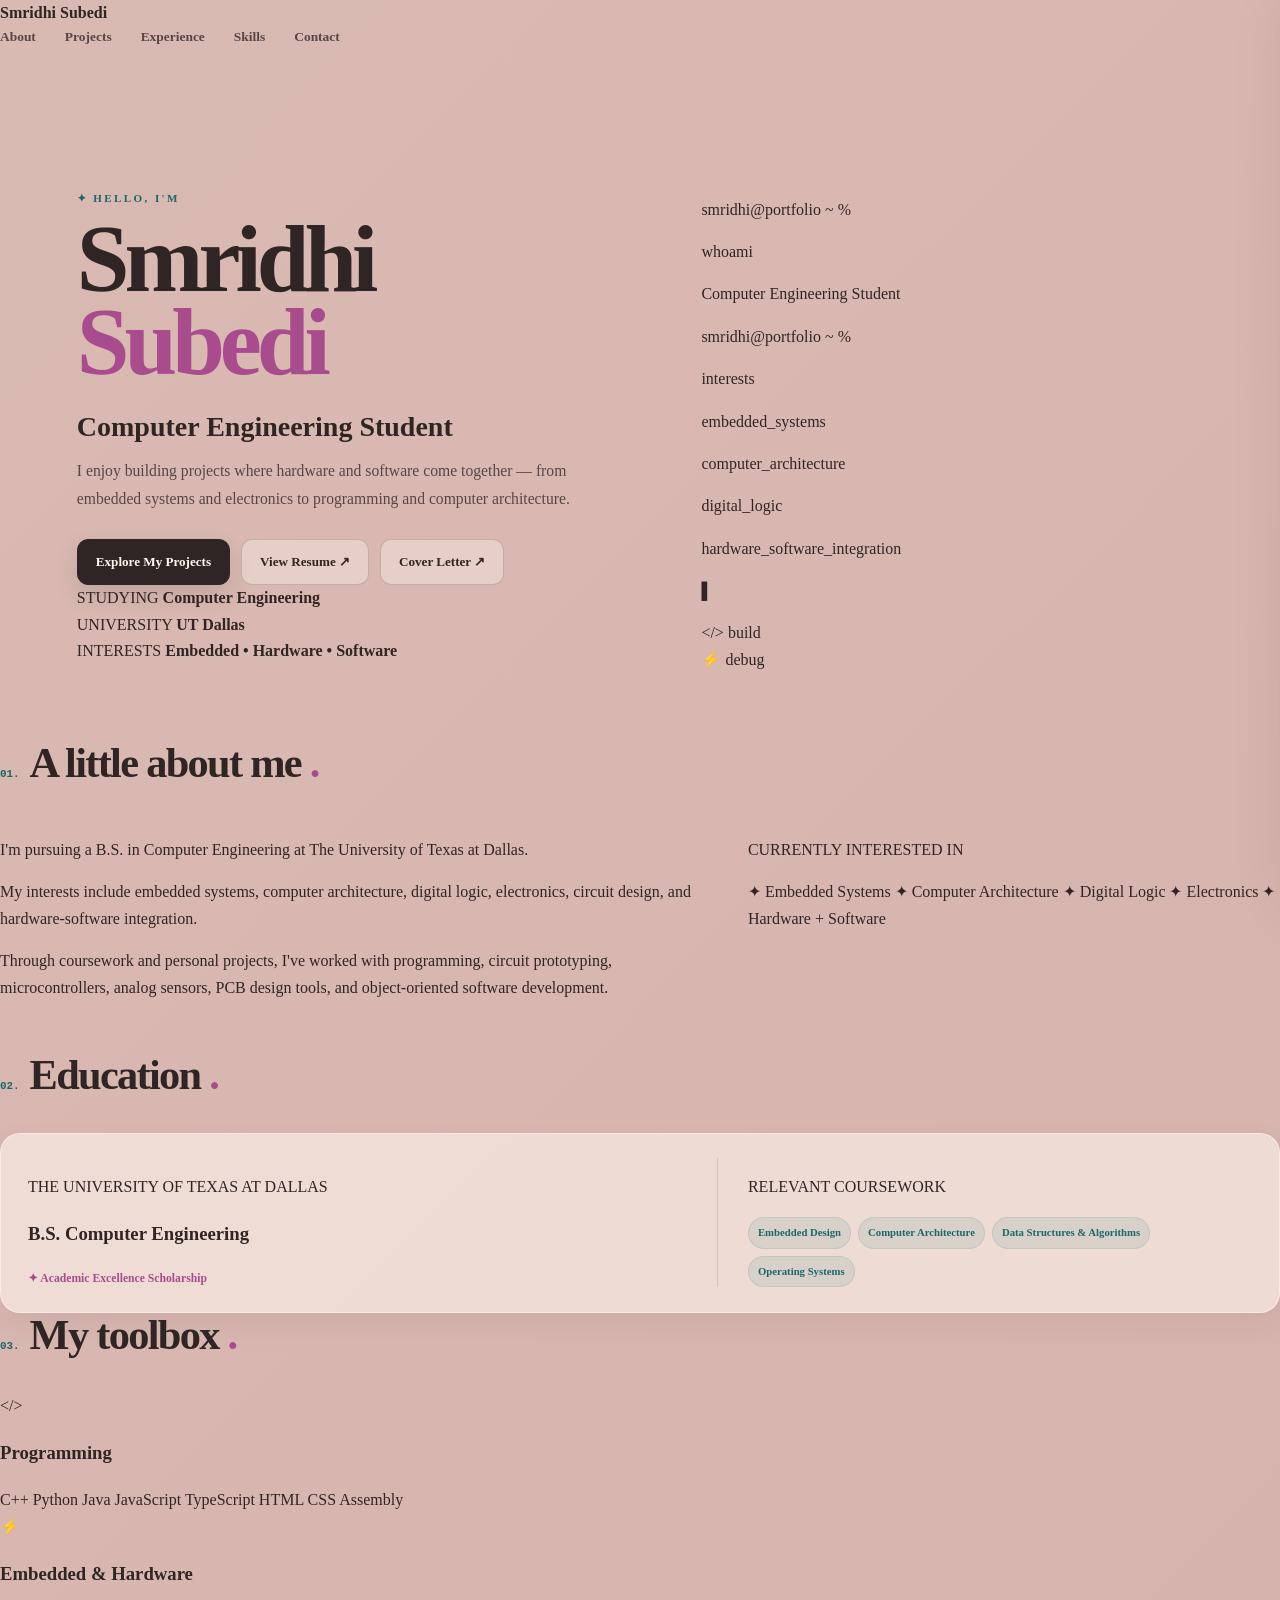
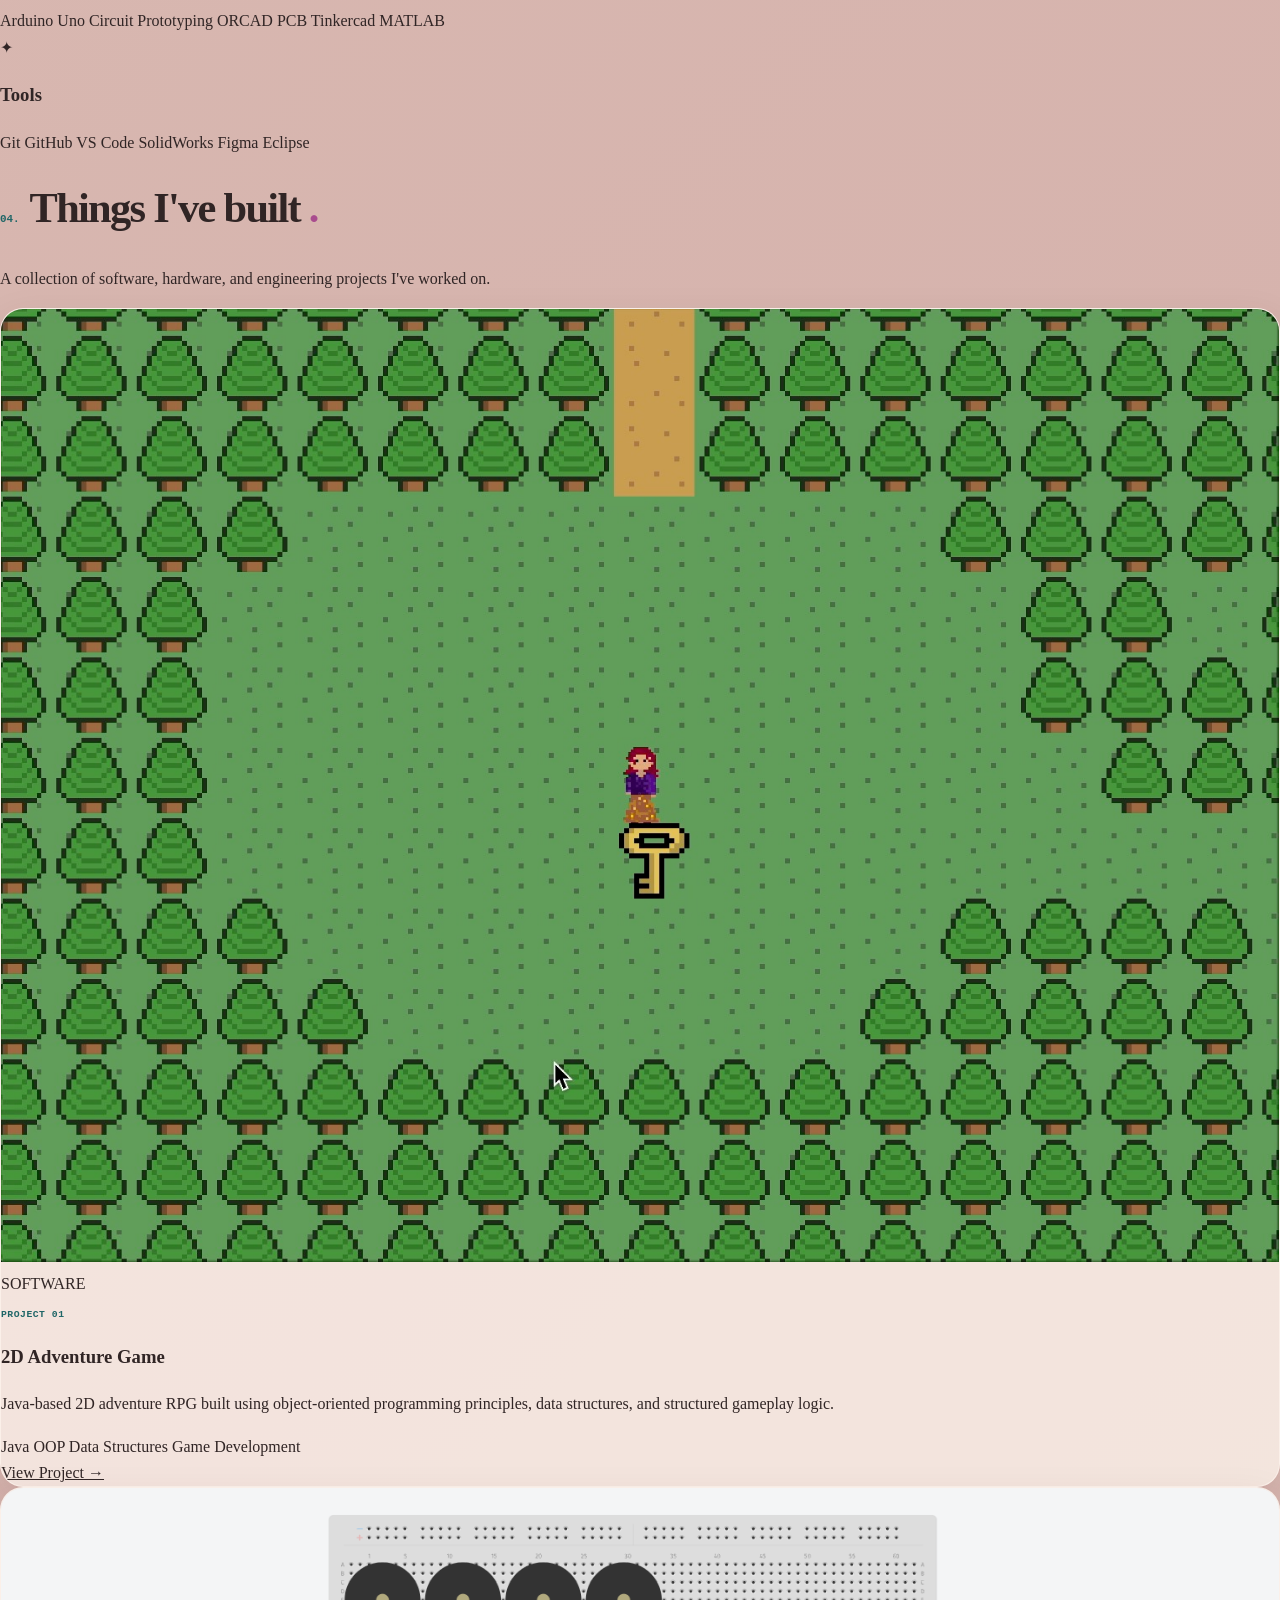
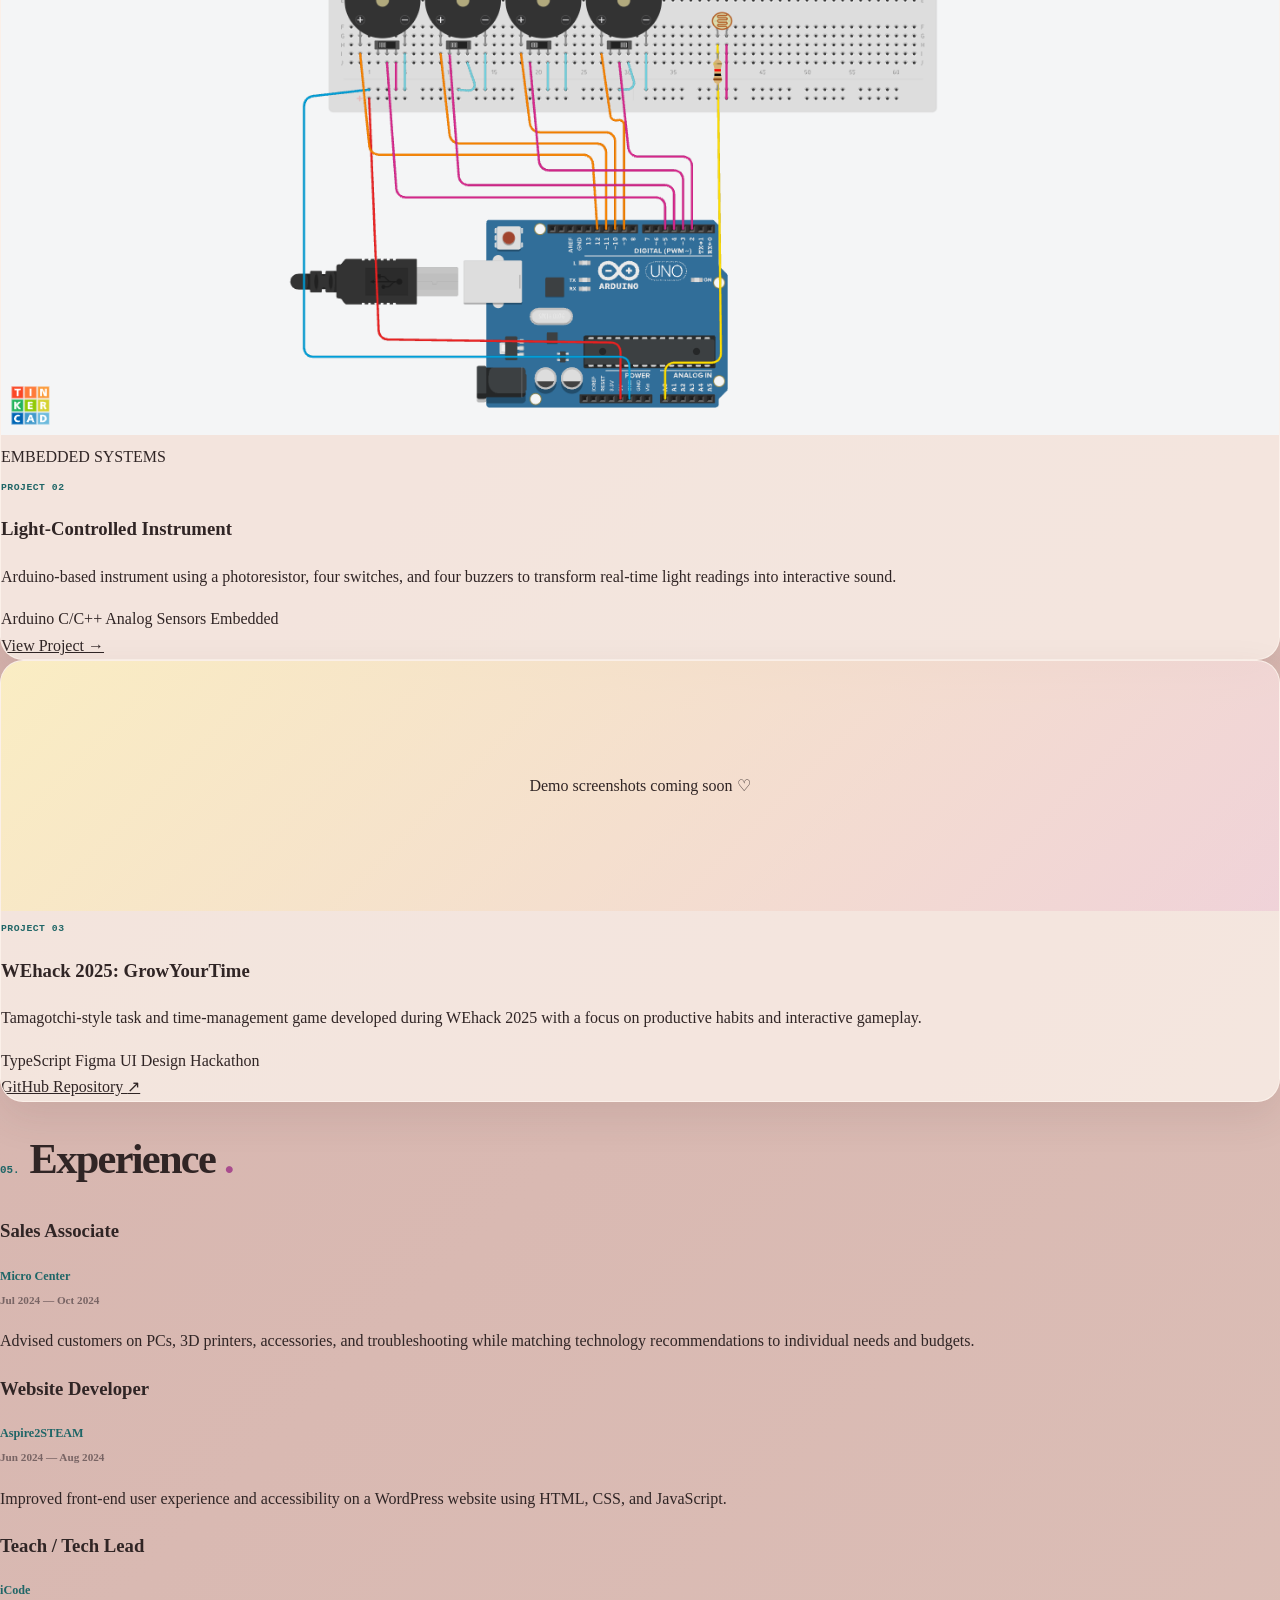
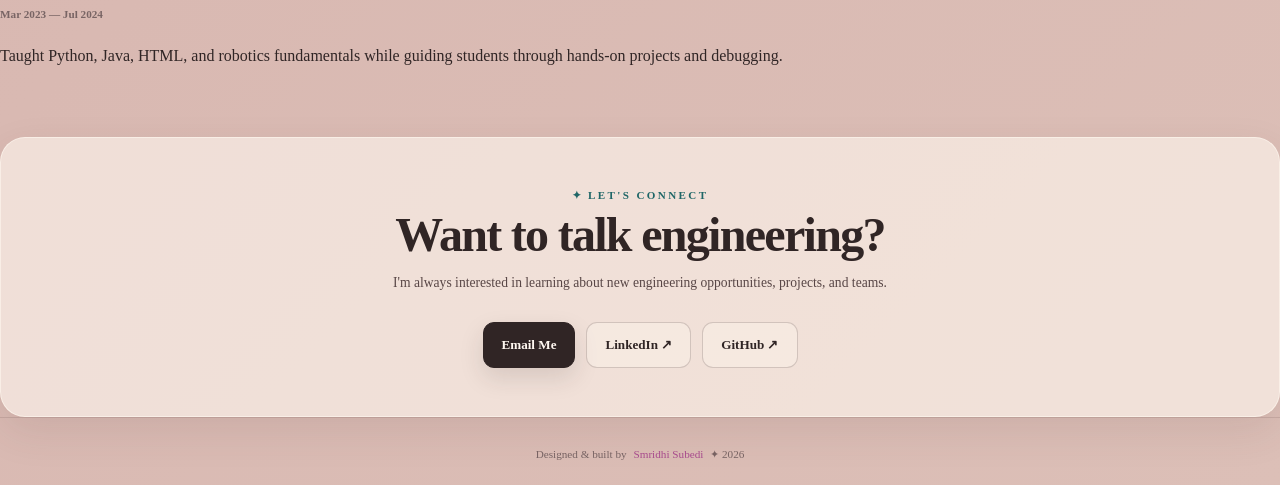
==== commit acec1bd8: "fixing layout" ====
--- a/index.html
+++ b/index.html
@@ -408,9 +408,9 @@
 
 
      
-    <!-- SKILLS -->
-
-    <section id="skills">
+   <!-- SKILLS -->
+
+<section id="skills">
 
         <div class="section-heading">
 
--- a/style.css
+++ b/style.css
@@ -1,43 +1,62 @@
 /* =========================================================
    SMRIDHI SUBEDI PORTFOLIO
-   FULL STYLE.CSS
+   STYLE.CSS
 ========================================================= */
 
 
 /* =========================================================
-   1. ROOT / COLORS
+   1. COLOR SYSTEM
 ========================================================= */
 
 :root {
-    --background: #1c1919;
-    --background-soft: #211d1e;
-    --background-card: #252122;
-    --background-card-hover: #2a2526;
-
-    --text: #fff7f3;
-    --text-soft: #d6ccca;
-    --muted: #9f9596;
-
-    --pink: #ec8bd3;
-    --pink-soft: rgba(236, 139, 211, 0.12);
-
-    --teal: #39c7c7;
-    --teal-soft: rgba(57, 199, 199, 0.11);
-
-    --orange: #e7a06f;
-    --orange-soft: rgba(231, 160, 111, 0.12);
-
-    --green: #286338;
-
-    --border: rgba(255, 255, 255, 0.08);
-
+
+    /* Main background */
+    --background: #d8b8b0;
+    --background-deep: #cba59e;
+    --background-light: #e4c9c2;
+
+    /* Warm neutrals */
+    --cream: #fff8f1;
+    --cream-soft: #f8ebe5;
+    --card: rgba(255, 248, 241, 0.78);
+
+    /* Yellow */
+    --yellow: #f4d98d;
+    --yellow-soft: #faedc3;
+
+    /* Pink */
+    --pink: #d96fba;
+    --pink-dark: #a94c8e;
+    --pink-soft: rgba(217, 111, 186, 0.13);
+
+    /* Teal */
+    --teal: #287f80;
+    --teal-dark: #1f6667;
+    --teal-soft: rgba(40, 127, 128, 0.11);
+
+    /* Text */
+    --brown: #302525;
+    --brown-soft: #584646;
+    --muted: #786464;
+
+    /* Borders */
+    --border: rgba(65, 42, 42, 0.13);
+    --border-strong: rgba(65, 42, 42, 0.20);
+
+    /* Shadows */
     --shadow:
-        0 20px 50px rgba(0, 0, 0, 0.22);
+        0 15px 40px
+        rgba(74, 46, 46, 0.10);
+
+    --shadow-hover:
+        0 20px 50px
+        rgba(74, 46, 46, 0.15);
+
 }
 
 
 /* =========================================================
-   2. RESET / GLOBAL
+   2. RESET
 ========================================================= */
 
 * {
@@ -53,20 +72,17 @@
 body {
     margin: 0;
 
+    overflow-x: hidden;
+
     background:
-        radial-gradient(
-            circle at top left,
-            rgba(236, 139, 211, 0.07),
-            transparent 28%
-        ),
-        radial-gradient(
-            circle at bottom right,
-            rgba(57, 199, 199, 0.07),
-            transparent 30%
-        ),
-        var(--background);
-
-    color: var(--text);
+        linear-gradient(
+            135deg,
+            #d9bab2 0%,
+            #d6b3ad 50%,
+            #dcbfb7 100%
+        );
+
+    color: var(--brown);
 
     font-family:
         -apple-system,
@@ -77,24 +93,14 @@
         Arial,
         sans-serif;
 
-    line-height: 1.7;
-
-    overflow-x: hidden;
+    line-height: 1.65;
 }
 
 
 body,
 button,
-a,
-input {
-    font-family:
-        -apple-system,
-        BlinkMacSystemFont,
-        "Segoe UI",
-        Roboto,
-        Helvetica,
-        Arial,
-        sans-serif;
+a {
+    font-family: inherit;
 }
 
 
@@ -115,49 +121,61 @@
 
 
 ::selection {
-    background: var(--pink);
-    color: var(--background);
+    background: var(--yellow);
+    color: var(--brown);
 }
 
 
 /* =========================================================
-   3. DECORATIVE BACKGROUND
+   3. BACKGROUND DECORATIONS
 ========================================================= */
 
-.background-decoration {
+.background-blob {
     position: fixed;
 
     z-index: -1;
 
     border-radius: 50%;
 
-    filter: blur(20px);
-
-    opacity: 0.28;
+    filter: blur(10px);
 
     pointer-events: none;
 }
 
 
-.decoration-one {
+.blob-one {
     width: 430px;
     height: 430px;
 
-    top: -180px;
+    top: -170px;
     right: -130px;
 
-    background: var(--teal-soft);
-}
-
-
-.decoration-two {
-    width: 450px;
-    height: 450px;
-
-    bottom: -200px;
-    left: -170px;
-
-    background: var(--pink-soft);
+    background:
+        rgba(244, 217, 141, 0.27);
+}
+
+
+.blob-two {
+    width: 400px;
+    height: 400px;
+
+    top: 42%;
+    left: -220px;
+
+    background:
+        rgba(217, 111, 186, 0.11);
+}
+
+
+.blob-three {
+    width: 420px;
+    height: 420px;
+
+    right: -210px;
+    bottom: -170px;
+
+    background:
+        rgba(40, 127, 128, 0.10);
 }
 
 
@@ -165,7 +183,7 @@
    4. NAVIGATION
 ========================================================= */
 
-nav {
+.navbar {
     position: fixed;
 
     top: 0;
@@ -174,47 +192,49 @@
 
     z-index: 1000;
 
-    min-height: 78px;
+    height: 72px;
+
+    display: flex;
+
+    align-items: center;
+
+    border-bottom:
+        1px solid var(--border);
+
+    background:
+        rgba(216, 184, 176, 0.88);
+
+    backdrop-filter: blur(16px);
+    -webkit-backdrop-filter: blur(16px);
+}
+
+
+.nav-container {
+    width: min(1160px, 88%);
+
+    margin: auto;
 
     display: flex;
 
     align-items: center;
     justify-content: space-between;
-
-    padding: 0 8%;
-
-    background:
-        rgba(28, 25, 25, 0.88);
-
-    border-top:
-        2px solid var(--green);
-
-    border-bottom:
-        1px solid var(--border);
-
-    backdrop-filter: blur(15px);
-    -webkit-backdrop-filter: blur(15px);
 }
 
 
 .nav-name {
-    color: var(--text);
+    color: var(--brown);
 
     text-decoration: none;
 
-    font-size: 1.1rem;
-    font-weight: 800;
-
-    white-space: nowrap;
-}
-
-
-.nav-name::after {
-    content: " ✦";
-
-    margin-left: 7px;
-
-    color: var(--pink);
+    font-size: 1rem;
+    font-weight: 850;
+}
+
+
+.nav-name span {
+    margin-left: 5px;
+
+    color: var(--pink-dark);
 }
 
 
@@ -223,19 +243,19 @@
 
     align-items: center;
 
-    gap: 34px;
+    gap: 29px;
 }
 
 
 .nav-links a {
     position: relative;
 
-    color: var(--text-soft);
+    color: var(--brown-soft);
 
     text-decoration: none;
 
-    font-size: 0.92rem;
-    font-weight: 600;
+    font-size: 0.84rem;
+    font-weight: 700;
 
     transition:
         color 0.2s ease;
@@ -248,14 +268,14 @@
     position: absolute;
 
     left: 0;
-    bottom: -7px;
+    bottom: -6px;
 
     width: 0;
     height: 2px;
 
     border-radius: 10px;
 
-    background: var(--pink);
+    background: var(--pink-dark);
 
     transition:
         width 0.2s ease;
@@ -263,7 +283,7 @@
 
 
 .nav-links a:hover {
-    color: var(--text);
+    color: var(--brown);
 }
 
 
@@ -272,21 +292,19 @@
 }
 
 
-/* Hamburger hidden on desktop */
-
 .menu-button {
     display: none;
 
     margin: 0;
-    padding: 8px;
+    padding: 7px;
 
     border: 0;
 
     background: transparent;
 
-    color: var(--text);
-
-    font-size: 28px;
+    color: var(--brown);
+
+    font-size: 27px;
     line-height: 1;
 
     cursor: pointer;
@@ -294,98 +312,113 @@
 
 
 /* =========================================================
-   5. HOME HERO
+   5. HERO
 ========================================================= */
 
 .hero {
-    width: min(1180px, 86%);
-
-    min-height: 100vh;
+    width: min(1160px, 88%);
 
     margin: auto;
 
-    padding: 145px 0 80px;
+    padding:
+        132px
+        0
+        68px;
 
     display: grid;
 
     grid-template-columns:
-        1.1fr
-        0.9fr;
+        minmax(0, 1.05fr)
+        minmax(390px, 0.95fr);
+
+    gap: 70px;
 
     align-items: center;
-
-    gap: 80px;
-}
-
-
-.eyebrow {
-    margin: 0 0 13px;
-
-    color: var(--teal);
-
-    font-size: 0.78rem;
-    font-weight: 800;
-
-    letter-spacing: 3px;
+}
+
+
+.hero-intro {
+    min-width: 0;
+}
+
+
+.eyebrow,
+.mini-eyebrow {
+    margin: 0;
+
+    color: var(--teal-dark);
+
+    font-size: 0.69rem;
+    font-weight: 850;
+
+    letter-spacing: 2.4px;
 
     text-transform: uppercase;
 }
 
 
-.hero h1,
-.project-page-hero h1 {
-    margin: 0;
-
-    color: var(--text);
+.hero h1 {
+    margin:
+        10px
+        0
+        0;
+
+    color: var(--brown);
 
     font-size:
         clamp(
-            3.7rem,
-            8vw,
-            7rem
+            4rem,
+            7.4vw,
+            6.5rem
         );
 
-    line-height: 0.95;
+    line-height: 0.88;
 
     letter-spacing: -5px;
 }
 
 
-.pink-text {
-    color: var(--pink);
+.hero h1 span {
+    display: block;
+
+    color: var(--pink-dark);
 }
 
 
 .hero h2 {
-    margin: 28px 0 15px;
-
-    color: var(--text);
+    margin:
+        25px
+        0
+        13px;
+
+    color: var(--brown);
 
     font-size:
         clamp(
-            1.3rem,
-            3vw,
-            2rem
+            1.25rem,
+            2.5vw,
+            1.75rem
         );
 
-    line-height: 1.3;
-}
-
-
-.hero-description,
-.project-page-description {
-    max-width: 650px;
-
-    color: var(--muted);
-
-    font-size: 1.02rem;
-
-    line-height: 1.8;
+    line-height: 1.25;
+}
+
+
+.hero-description {
+    max-width: 600px;
+
+    margin: 0;
+
+    color: var(--brown-soft);
+
+    font-size: 0.98rem;
+
+    line-height: 1.75;
 }
 
 
 /* =========================================================
-   6. BUTTONS
+   6. HERO BUTTONS
 ========================================================= */
 
 .hero-buttons,
@@ -394,27 +427,31 @@
 
     flex-wrap: wrap;
 
-    gap: 12px;
-
-    margin-top: 30px;
+    gap: 11px;
+
+    margin-top: 27px;
 }
 
 
 .button {
-    min-height: 48px;
+    min-height: 46px;
 
     display: inline-flex;
 
     align-items: center;
     justify-content: center;
 
-    padding: 12px 20px;
-
-    border-radius: 12px;
+    gap: 8px;
+
+    padding:
+        11px
+        18px;
+
+    border-radius: 11px;
 
     text-decoration: none;
 
-    font-size: 0.88rem;
+    font-size: 0.82rem;
     font-weight: 800;
 
     cursor: pointer;
@@ -422,8 +459,8 @@
     transition:
         transform 0.2s ease,
         box-shadow 0.2s ease,
-        border-color 0.2s ease,
-        background 0.2s ease;
+        background 0.2s ease,
+        border-color 0.2s ease;
 }
 
 
@@ -433,238 +470,315 @@
 
 
 .primary-button {
-    border: 1px solid var(--pink);
-
-    background: var(--pink);
-
-    color: #1d191a;
+    border:
+        1px solid
+        var(--brown);
+
+    background: var(--brown);
+
+    color: var(--cream);
 
     box-shadow:
         0 10px 25px
-        rgba(236, 139, 211, 0.15);
+        rgba(48, 37, 37, 0.13);
 }
 
 
 .primary-button:hover {
+    background: #241b1b;
+
     box-shadow:
-        0 12px 30px
-        rgba(236, 139, 211, 0.25);
+        0 13px 30px
+        rgba(48, 37, 37, 0.18);
 }
 
 
 .secondary-button {
-    border: 1px solid var(--border);
-
-    background:
-        rgba(255, 255, 255, 0.03);
-
-    color: var(--text);
-}
-
-
-.secondary-button:hover {
-    border-color:
-        rgba(236, 139, 211, 0.35);
-
-    background:
-        rgba(236, 139, 211, 0.05);
-}
-
-
-/* =========================================================
-   7. QUICK INFO
-========================================================= */
-
-.quick-info {
-    display: flex;
-
-    flex-wrap: wrap;
-
-    gap: 35px;
-
-    margin-top: 45px;
-}
-
-
-.quick-info > div {
-    display: flex;
-
-    flex-direction: column;
-
-    gap: 3px;
-}
-
-
-.quick-label {
-    color: var(--muted);
-
-    font-size: 0.67rem;
-    font-weight: 800;
-
-    letter-spacing: 1.5px;
-}
-
-
-.quick-info strong {
-    color: var(--text-soft);
-
-    font-size: 0.86rem;
-}
-
-
-/* =========================================================
-   8. TERMINAL CARD
-========================================================= */
-
-.hero-visual {
-    position: relative;
-}
-
-
-.hero-card {
-    overflow: hidden;
-
     border:
         1px solid
-        rgba(255, 255, 255, 0.09);
-
-    border-radius: 22px;
-
-    background: #171515;
-
-    color: var(--text);
+        var(--border-strong);
+
+    background:
+        rgba(255, 248, 241, 0.35);
+
+    color: var(--brown);
+}
+
+
+.secondary-button:hover {
+    border-color: var(--pink-dark);
+
+    background:
+        rgba(255, 248, 241, 0.55);
+}
+
+
+/* =========================================================
+   7. HERO QUICK INFO
+========================================================= */
+
+.hero-quick-info {
+    display: flex;
+
+    flex-wrap: wrap;
+
+    gap:
+        18px
+        32px;
+
+    margin-top: 33px;
+}
+
+
+.hero-quick-info div {
+    display: flex;
+
+    flex-direction: column;
+
+    gap: 2px;
+}
+
+
+.hero-quick-info span {
+    color: var(--teal-dark);
+
+    font-size: 0.59rem;
+    font-weight: 850;
+
+    letter-spacing: 1.3px;
+}
+
+
+.hero-quick-info strong {
+    color: var(--brown-soft);
+
+    font-size: 0.76rem;
+}
+
+
+/* =========================================================
+   8. HERO SKILLS CARD
+========================================================= */
+
+.hero-skills {
+    position: relative;
+
+    min-width: 0;
+}
+
+
+.skills-card {
+    position: relative;
+
+    overflow: hidden;
+
+    padding: 30px;
+
+    border:
+        1px solid
+        rgba(255, 248, 241, 0.55);
+
+    border-radius: 25px;
+
+    background:
+        rgba(255, 248, 241, 0.66);
 
     box-shadow: var(--shadow);
 
-    transform: rotate(2deg);
-}
-
-
-.terminal-top {
+    backdrop-filter: blur(10px);
+    -webkit-backdrop-filter: blur(10px);
+}
+
+
+.skills-card::before {
+    content: "";
+
+    position: absolute;
+
+    width: 170px;
+    height: 170px;
+
+    top: -90px;
+    right: -80px;
+
+    border-radius: 50%;
+
+    background:
+        rgba(244, 217, 141, 0.36);
+
+    pointer-events: none;
+}
+
+
+.skills-card-top {
+    position: relative;
+
+    z-index: 1;
+
     display: flex;
 
+    align-items: flex-start;
+    justify-content: space-between;
+
+    gap: 20px;
+
+    margin-bottom: 26px;
+}
+
+
+.skills-card h3 {
+    margin:
+        5px
+        0
+        0;
+
+    color: var(--brown);
+
+    font-size: 1.55rem;
+
+    line-height: 1.2;
+
+    letter-spacing: -0.8px;
+}
+
+
+.skills-card h3 span {
+    color: var(--pink-dark);
+}
+
+
+.skills-sparkle {
+    width: 42px;
+    height: 42px;
+
+    flex-shrink: 0;
+
+    display: grid;
+
+    place-items: center;
+
+    border-radius: 13px;
+
+    background: var(--yellow);
+
+    color: var(--brown);
+
+    font-size: 18px;
+
+    transform: rotate(5deg);
+}
+
+
+.skill-group {
+    position: relative;
+
+    z-index: 1;
+
+    margin-top: 20px;
+}
+
+
+.skill-label {
+    margin:
+        0
+        0
+        8px;
+
+    color: var(--teal-dark);
+
+    font-size: 0.6rem;
+    font-weight: 850;
+
+    letter-spacing: 1.3px;
+}
+
+
+.skill-tags,
+.course-tags,
+.project-tags {
+    display: flex;
+
+    flex-wrap: wrap;
+
+    gap: 7px;
+}
+
+
+.skill-tags span {
+    padding:
+        6px
+        10px;
+
+    border:
+        1px solid
+        rgba(48, 37, 37, 0.10);
+
+    border-radius: 100px;
+
+    background:
+        rgba(255, 255, 255, 0.35);
+
+    color: var(--brown-soft);
+
+    font-size: 0.69rem;
+    font-weight: 700;
+}
+
+
+.skill-group:nth-of-type(2)
+.skill-tags span:nth-child(odd) {
+    background: var(--yellow-soft);
+}
+
+
+.skill-group:nth-of-type(3)
+.skill-tags span:nth-child(even) {
+    background: var(--pink-soft);
+}
+
+
+.skill-group:nth-of-type(4)
+.skill-tags span:nth-child(odd) {
+    background: var(--teal-soft);
+}
+
+
+.skills-status {
+    position: relative;
+
+    z-index: 1;
+
+    display: flex;
+
+    align-items: center;
+
     gap: 8px;
 
-    padding: 17px 20px;
-
-    border-bottom:
+    margin-top: 24px;
+
+    padding-top: 18px;
+
+    border-top:
         1px solid var(--border);
-}
-
-
-.terminal-dot {
-    width: 10px;
-    height: 10px;
+
+    color: var(--muted);
+
+    font-size: 0.71rem;
+    font-weight: 650;
+}
+
+
+.status-dot {
+    width: 7px;
+    height: 7px;
 
     border-radius: 50%;
-}
-
-
-.pink-dot {
-    background: var(--pink);
-}
-
-
-.orange-dot {
-    background: var(--orange);
-}
-
-
-.teal-dot {
+
     background: var(--teal);
-}
-
-
-.terminal-content {
-    min-height: 365px;
-
-    padding: 28px;
-
-    font-family:
-        "SFMono-Regular",
-        Consolas,
-        "Liberation Mono",
-        monospace;
-
-    font-size: 0.85rem;
-}
-
-
-.terminal-content p {
-    margin: 8px 0;
-}
-
-
-.terminal-pink {
-    color: var(--pink);
-}
-
-
-.terminal-teal {
-    color: var(--teal);
-}
-
-
-.terminal-command {
-    color: var(--orange);
-}
-
-
-.terminal-result {
-    padding-left: 20px;
-
-    color: var(--text-soft);
-}
-
-
-.terminal-cursor {
-    color: var(--pink);
-
-    animation:
-        cursorBlink
-        1s
-        infinite;
-}
-
-
-@keyframes cursorBlink {
-
-    50% {
-        opacity: 0;
-    }
-
-}
-
-
-.floating-label {
-    position: absolute;
-
-    padding: 9px 15px;
-
-    border: 1px solid var(--border);
-
-    border-radius: 10px;
-
-    background: var(--background-card);
-
-    color: var(--text-soft);
-
-    font-size: 0.75rem;
-    font-weight: 800;
-
-    box-shadow: var(--shadow);
-}
-
-
-.label-one {
-    top: -25px;
-    right: -25px;
-}
-
-
-.label-two {
-    bottom: -20px;
-    left: -25px;
+
+    box-shadow:
+        0 0 0 4px
+        var(--teal-soft);
 }
 
 
@@ -672,18 +786,31 @@
    9. GENERAL SECTIONS
 ========================================================= */
 
-section,
-.project-section {
+.page-section,
+.projects-section,
+.contact-section {
     width: min(1100px, 86%);
 
     margin: auto;
-
-    padding: 95px 0;
+}
+
+
+.page-section {
+    padding:
+        50px
+        0;
+}
+
+
+.compact-section {
+    padding:
+        40px
+        0;
 }
 
 
 section[id] {
-    scroll-margin-top: 90px;
+    scroll-margin-top: 88px;
 }
 
 
@@ -692,57 +819,45 @@
 
     align-items: baseline;
 
-    gap: 15px;
-
-    margin-bottom: 35px;
+    gap: 10px;
+
+    margin-bottom: 26px;
 }
 
 
 .section-number {
-    margin: 0;
-
-    color: var(--teal);
+    color: var(--teal-dark);
 
     font-family:
         "SFMono-Regular",
         Consolas,
         monospace;
 
-    font-size: 0.8rem;
-    font-weight: 800;
+    font-size: 0.68rem;
+    font-weight: 850;
 }
 
 
 .section-heading h2 {
     margin: 0;
 
-    color: var(--text);
+    color: var(--brown);
 
     font-size:
         clamp(
-            2rem,
-            5vw,
-            3.1rem
+            1.9rem,
+            4vw,
+            2.65rem
         );
 
-    line-height: 1.1;
-
-    letter-spacing: -2px;
-}
-
-
-.accent-dot {
-    color: var(--pink);
-}
-
-
-.section-intro {
-    max-width: 650px;
-
-    margin-top: -15px;
-    margin-bottom: 45px;
-
-    color: var(--muted);
+    line-height: 1.05;
+
+    letter-spacing: -1.7px;
+}
+
+
+.section-heading h2 span {
+    color: var(--pink-dark);
 }
 
 
@@ -750,84 +865,746 @@
    10. ABOUT
 ========================================================= */
 
+.about-section {
+    border-top:
+        1px solid
+        var(--border);
+}
+
+
 .about-layout {
     display: grid;
 
     grid-template-columns:
-        1.2fr
-        0.8fr;
-
-    gap: 60px;
+        1.15fr
+        0.85fr;
+
+    gap: 28px;
+
+    align-items: stretch;
+}
+
+
+.about-copy {
+    padding:
+        3px
+        0;
+}
+
+
+.about-copy p {
+    max-width: 680px;
+
+    margin:
+        0
+        0
+        14px;
+
+    color: var(--brown-soft);
+
+    font-size: 0.94rem;
+
+    line-height: 1.75;
+}
+
+
+.about-copy p:last-child {
+    margin-bottom: 0;
+}
+
+
+.about-highlight {
+    padding: 24px;
+
+    border:
+        1px solid
+        rgba(255, 248, 241, 0.5);
+
+    border-radius: 19px;
+
+    background:
+        rgba(255, 248, 241, 0.45);
+}
+
+
+.about-highlight h3 {
+    margin:
+        6px
+        0
+        9px;
+
+    color: var(--brown);
+
+    font-size: 1.22rem;
+
+    line-height: 1.35;
+}
+
+
+.about-highlight h3 span {
+    color: var(--pink-dark);
+}
+
+
+.about-highlight > p:last-child {
+    margin: 0;
+
+    color: var(--muted);
+
+    font-size: 0.82rem;
+}
+
+
+/* =========================================================
+   11. EDUCATION
+========================================================= */
+
+#education {
+    padding-top: 36px;
+    padding-bottom: 30px;
+}
+
+
+.education-card {
+    display: grid;
+
+    grid-template-columns:
+        1.1fr
+        0.9fr;
+
+    gap: 35px;
+
+    align-items: center;
+
+    padding:
+        24px
+        27px;
+
+    border:
+        1px solid
+        rgba(255, 248, 241, 0.55);
+
+    border-radius: 20px;
+
+    background:
+        rgba(255, 248, 241, 0.57);
+
+    box-shadow:
+        0 10px 28px
+        rgba(74, 46, 46, 0.07);
+}
+
+
+.education-main {
+    display: grid;
+
+    grid-template-columns:
+        auto
+        1fr;
+
+    gap: 16px;
 
     align-items: start;
 }
 
 
-.about-text {
-    color: var(--text-soft);
-
-    font-size: 1.02rem;
-}
-
-
-.about-text p:first-child {
-    margin-top: 0;
-}
-
-
-.about-card,
-.education-card,
-.contact-card,
-.detail-card,
-.skill-card,
-.mode-card {
-    border: 1px solid var(--border);
-
-    border-radius: 20px;
+.education-icon {
+    width: 42px;
+    height: 42px;
+
+    display: grid;
+
+    place-items: center;
+
+    border-radius: 12px;
+
+    background: var(--yellow);
+
+    color: var(--brown);
+}
+
+
+.education-title-row {
+    display: flex;
+
+    align-items: flex-start;
+    justify-content: space-between;
+
+    gap: 20px;
+}
+
+
+.education-title-row h3 {
+    margin: 0;
+
+    color: var(--brown);
+
+    font-size: 1.05rem;
+}
+
+
+.degree {
+    margin:
+        2px
+        0
+        0;
+
+    color: var(--brown-soft);
+
+    font-size: 0.82rem;
+    font-weight: 650;
+}
+
+
+.education-date {
+    flex-shrink: 0;
+
+    padding:
+        5px
+        9px;
+
+    border-radius: 100px;
+
+    background: var(--yellow-soft);
+
+    color: var(--brown-soft);
+
+    font-size: 0.66rem;
+    font-weight: 800;
+}
+
+
+.scholarship {
+    margin:
+        8px
+        0
+        0;
+
+    color: var(--pink-dark);
+
+    font-size: 0.73rem;
+    font-weight: 750;
+}
+
+
+.coursework {
+    padding-left: 30px;
+
+    border-left:
+        1px solid
+        var(--border);
+}
+
+
+.course-tags {
+    margin-top: 10px;
+}
+
+
+.course-tags span {
+    padding:
+        6px
+        9px;
+
+    border:
+        1px solid
+        rgba(40, 127, 128, 0.13);
+
+    border-radius: 100px;
+
+    background: var(--teal-soft);
+
+    color: var(--teal-dark);
+
+    font-size: 0.67rem;
+    font-weight: 700;
+}
+
+
+/* =========================================================
+   12. EXPERIENCE
+========================================================= */
+
+#experience {
+    padding-top: 35px;
+    padding-bottom: 52px;
+}
+
+
+.experience-list {
+    border-top:
+        1px solid
+        var(--border);
+}
+
+
+.experience-row {
+    display: grid;
+
+    grid-template-columns:
+        20px
+        1fr;
+
+    gap: 16px;
+
+    padding:
+        22px
+        4px;
+
+    border-bottom:
+        1px solid
+        var(--border);
+}
+
+
+.experience-marker {
+    position: relative;
+
+    display: flex;
+
+    justify-content: center;
+}
+
+
+.experience-marker::after {
+    content: "";
+
+    position: absolute;
+
+    top: 17px;
+    bottom: -23px;
+
+    width: 1px;
 
     background:
-        rgba(255, 255, 255, 0.025);
+        rgba(48, 37, 37, 0.13);
+}
+
+
+.experience-row:last-child
+.experience-marker::after {
+    display: none;
+}
+
+
+.experience-marker span {
+    position: relative;
+
+    z-index: 1;
+
+    width: 9px;
+    height: 9px;
+
+    margin-top: 7px;
+
+    border:
+        2px solid
+        var(--background);
+
+    border-radius: 50%;
+
+    background: var(--pink-dark);
+
+    box-shadow:
+        0 0 0 1px
+        var(--pink-dark);
+}
+
+
+.experience-title {
+    display: flex;
+
+    align-items: flex-start;
+    justify-content: space-between;
+
+    gap: 30px;
+}
+
+
+.experience-title h3 {
+    margin: 0;
+
+    color: var(--brown);
+
+    font-size: 0.98rem;
+}
+
+
+.company {
+    margin:
+        1px
+        0
+        0;
+
+    color: var(--teal-dark);
+
+    font-size: 0.76rem;
+    font-weight: 750;
+}
+
+
+.experience-date {
+    flex-shrink: 0;
+
+    margin: 2px 0 0;
+
+    color: var(--muted);
+
+    font-size: 0.7rem;
+    font-weight: 650;
+}
+
+
+.experience-description {
+    max-width: 800px;
+
+    margin:
+        9px
+        0
+        0;
+
+    color: var(--brown-soft);
+
+    font-size: 0.82rem;
+
+    line-height: 1.65;
+}
+
+
+/* =========================================================
+   13. PROJECTS SECTION
+========================================================= */
+
+.projects-section {
+    position: relative;
+
+    padding:
+        76px
+        0
+        82px;
+}
+
+
+.projects-section::before {
+    content: "";
+
+    position: absolute;
+
+    z-index: -1;
+
+    top: 0;
+    bottom: 0;
+
+    left: 50%;
+
+    width: 100vw;
+
+    transform:
+        translateX(-50%);
+
+    border-top:
+        1px solid
+        rgba(255, 248, 241, 0.45);
+
+    border-bottom:
+        1px solid
+        rgba(255, 248, 241, 0.45);
+
+    background:
+        rgba(255, 248, 241, 0.22);
+}
+
+
+.projects-heading {
+    display: flex;
+
+    align-items: flex-end;
+    justify-content: space-between;
+
+    gap: 40px;
+
+    margin-bottom: 35px;
+}
+
+
+.project-heading {
+    margin:
+        5px
+        0
+        0;
+}
+
+
+.projects-intro {
+    max-width: 400px;
+
+    margin: 0;
+
+    color: var(--brown-soft);
+
+    font-size: 0.82rem;
+
+    text-align: right;
+}
+
+
+/* =========================================================
+   14. PROJECT CARDS
+========================================================= */
+
+.project-card {
+    overflow: hidden;
+
+    border:
+        1px solid
+        rgba(255, 248, 241, 0.63);
+
+    border-radius: 23px;
+
+    background:
+        rgba(255, 248, 241, 0.70);
 
     box-shadow: var(--shadow);
-}
-
-
-.about-card {
+
+    transition:
+        transform 0.25s ease,
+        box-shadow 0.25s ease;
+}
+
+
+.project-card:hover {
+    transform: translateY(-5px);
+
+    box-shadow: var(--shadow-hover);
+}
+
+
+.featured-project {
+    display: grid;
+
+    grid-template-columns:
+        1.15fr
+        0.85fr;
+
+    min-height: 410px;
+}
+
+
+.project-image-link {
+    display: block;
+
+    min-width: 0;
+
+    text-decoration: none;
+}
+
+
+.project-image-wrapper {
+    position: relative;
+
+    width: 100%;
+    height: 100%;
+
+    min-height: 400px;
+
+    overflow: hidden;
+
+    background: var(--cream-soft);
+}
+
+
+.project-image {
+    display: block;
+
+    width: 100%;
+    height: 100%;
+
+    object-fit: cover;
+
+    transition:
+        transform 0.4s ease;
+}
+
+
+.project-card:hover
+.project-image {
+    transform: scale(1.02);
+}
+
+
+.featured-badge {
+    position: absolute;
+
+    top: 18px;
+    left: 18px;
+
+    padding:
+        7px
+        12px;
+
+    border:
+        1px solid
+        rgba(48, 37, 37, 0.09);
+
+    border-radius: 100px;
+
+    background:
+        rgba(244, 217, 141, 0.92);
+
+    color: var(--brown);
+
+    font-size: 0.62rem;
+    font-weight: 850;
+
+    letter-spacing: 0.8px;
+
+    backdrop-filter: blur(8px);
+}
+
+
+.project-content {
+    display: flex;
+
+    flex-direction: column;
+
     padding: 30px;
 }
 
 
-.mini-title {
-    margin-top: 0;
-
-    color: var(--teal);
-
-    font-size: 0.7rem;
-    font-weight: 800;
-
-    letter-spacing: 1.6px;
-}
-
-
-.interest-list {
+.project-topline {
     display: flex;
 
-    flex-direction: column;
-
+    align-items: center;
+    justify-content: space-between;
+
+    gap: 15px;
+
+    margin-bottom: 11px;
+}
+
+
+.project-number {
+    color: var(--teal-dark);
+
+    font-family:
+        "SFMono-Regular",
+        Consolas,
+        monospace;
+
+    font-size: 0.61rem;
+    font-weight: 850;
+
+    letter-spacing: 0.5px;
+}
+
+
+.project-category {
+    color: var(--pink-dark);
+
+    font-size: 0.58rem;
+    font-weight: 850;
+
+    letter-spacing: 1px;
+}
+
+
+.project-content h3 {
+    margin:
+        0
+        0
+        12px;
+
+    color: var(--brown);
+
+    font-size:
+        clamp(
+            1.35rem,
+            3vw,
+            1.9rem
+        );
+
+    line-height: 1.2;
+
+    letter-spacing: -0.7px;
+}
+
+
+.project-content > p {
+    margin:
+        0
+        0
+        10px;
+
+    color: var(--brown-soft);
+
+    font-size: 0.81rem;
+
+    line-height: 1.65;
+}
+
+
+.project-tags {
+    margin-top: 8px;
+}
+
+
+.project-tags span {
+    padding:
+        6px
+        9px;
+
+    border:
+        1px solid
+        rgba(217, 111, 186, 0.13);
+
+    border-radius: 100px;
+
+    background: var(--pink-soft);
+
+    color: var(--pink-dark);
+
+    font-size: 0.63rem;
+    font-weight: 750;
+}
+
+
+.project-link {
+    display: inline-flex;
+
+    align-items: center;
+
+    gap: 8px;
+
+    width: fit-content;
+
+    margin-top: auto;
+    padding-top: 23px;
+
+    color: var(--brown);
+
+    text-decoration: none;
+
+    font-size: 0.77rem;
+    font-weight: 850;
+
+    transition:
+        gap 0.2s ease,
+        color 0.2s ease;
+}
+
+
+.project-link:hover {
     gap: 12px;
-}
-
-
-.interest-list span {
-    color: var(--text-soft);
+
+    color: var(--pink-dark);
 }
 
 
 /* =========================================================
-   11. PROJECT GRID
+   15. SECONDARY PROJECTS
 ========================================================= */
 
-.project-grid {
+.secondary-project-grid {
     display: grid;
 
     grid-template-columns:
@@ -836,464 +1613,82 @@
             minmax(0, 1fr)
         );
 
-    gap: 25px;
-}
-
-
-.project-card {
-    overflow: hidden;
-
-    border: 1px solid var(--border);
-
-    border-radius: 22px;
-
-    background: var(--background-card);
-
-    box-shadow: var(--shadow);
-
-    transition:
-        transform 0.25s ease,
-        border-color 0.25s ease;
-}
-
-
-.project-card:hover {
-    transform:
-        translateY(-5px);
-
-    border-color:
-        rgba(236, 139, 211, 0.25);
-}
-
-
-.featured-card {
-    grid-column: span 2;
-}
-
-
-.project-photo-wrapper {
-    position: relative;
-
-    overflow: hidden;
-
+    gap: 22px;
+
+    margin-top: 22px;
+}
+
+
+.secondary-project {
+    display: flex;
+
+    flex-direction: column;
+}
+
+
+.small-image {
+    height: 250px;
     min-height: 250px;
-
-    background: #171515;
-}
-
-
-.featured-card
-.project-photo-wrapper {
-    min-height: 400px;
-}
-
-
-.project-card-image {
+}
+
+
+.project-preview-video {
     display: block;
 
     width: 100%;
     height: 100%;
 
     object-fit: cover;
-
-    transition:
-        transform 0.35s ease;
-}
-
-
-.project-card:hover
-.project-card-image {
-    transform: scale(1.02);
-}
-
-
-.project-type {
-    position: absolute;
-
-    top: 18px;
-    left: 18px;
-
-    padding: 7px 12px;
-
-    border:
-        1px solid
-        rgba(255,255,255,0.08);
-
-    border-radius: 100px;
-
-    background:
-        rgba(28, 25, 25, 0.88);
-
-    color: var(--teal);
-
-    backdrop-filter: blur(8px);
-
-    font-size: 0.66rem;
-    font-weight: 800;
-
-    letter-spacing: 1.2px;
-}
-
-
-.project-card-content {
-    padding: 28px;
-}
-
-
-.project-number {
-    margin: 0 0 8px;
-
-    color: var(--teal);
-
-    font-family: monospace;
-
-    font-size: 0.72rem;
-    font-weight: 800;
-}
-
-
-.project-card h3 {
-    margin: 0 0 13px;
-
-    color: var(--text);
-
-    font-size: 1.5rem;
-}
-
-
-.project-card-content
-> p:not(.project-number) {
-    color: var(--muted);
-}
-
-
-/* =========================================================
-   12. TAGS
-========================================================= */
-
-.tags,
-.skills,
-.course-tags {
-    display: flex;
-
-    flex-wrap: wrap;
-
-    gap: 8px;
-}
-
-
-.tags span,
-.skills span,
-.course-tags span {
-    padding: 6px 11px;
-
-    border:
-        1px solid
-        rgba(236, 139, 211, 0.13);
-
-    border-radius: 100px;
-
-    background: var(--pink-soft);
-
-    color: #f0b1df;
-
-    font-size: 0.72rem;
-    font-weight: 700;
-}
-
-
-.project-button {
-    display: inline-flex;
-
-    align-items: center;
-
-    gap: 8px;
-
-    margin-top: 25px;
-
-    color: var(--text);
-
-    text-decoration: none;
-
-    font-size: 0.88rem;
-    font-weight: 800;
-
-    transition:
-        color 0.2s ease,
-        gap 0.2s ease;
-}
-
-
-.project-button:hover {
-    gap: 12px;
-
-    color: var(--pink);
 }
 
 
 .project-placeholder {
-    min-height: 250px;
-
-    display: flex;
-
-    align-items: center;
-    justify-content: center;
-
-    padding: 30px;
-
-    color: var(--text-soft);
-
-    text-align: center;
-
-    font-weight: 700;
-}
-
-
-.pink-placeholder {
+    height: 250px;
+
+    display: grid;
+
+    place-items: center;
+
     background:
         linear-gradient(
             135deg,
-            rgba(236, 139, 211, 0.12),
-            rgba(57, 199, 199, 0.06)
+            var(--yellow-soft),
+            rgba(217, 111, 186, 0.16)
         );
 }
 
 
-/* =========================================================
-   13. EXPERIENCE
-========================================================= */
-
-.timeline {
-    position: relative;
-
-    max-width: 900px;
-}
-
-
-.timeline-item {
-    position: relative;
-
-    display: grid;
-
-    grid-template-columns:
-        25px
-        1fr;
-
-    gap: 20px;
-
-    padding-bottom: 35px;
-}
-
-
-.timeline-item::before {
-    content: "";
-
-    position: absolute;
-
-    top: 15px;
-    bottom: -5px;
-    left: 6px;
-
-    width: 1px;
-
-    background: var(--border);
-}
-
-
-.timeline-item:last-child::before {
-    display: none;
-}
-
-
-.timeline-marker {
-    position: relative;
-
-    z-index: 1;
-
-    width: 13px;
-    height: 13px;
-
-    margin-top: 9px;
-
-    border:
-        3px solid
-        var(--background);
-
-    border-radius: 50%;
-
-    background: var(--pink);
-
-    box-shadow:
-        0 0 0 1px var(--pink);
-}
-
-
-.timeline-content {
-    padding: 25px;
-
-    border: 1px solid var(--border);
-
-    border-radius: 18px;
-
-    background:
-        rgba(255,255,255,0.025);
-}
-
-
-.experience-header {
+.placeholder-content {
     display: flex;
 
-    justify-content: space-between;
-
-    gap: 25px;
-}
-
-
-.experience-header h3 {
-    margin: 0;
-
-    color: var(--text);
-}
-
-
-.company {
-    margin: 3px 0;
-
-    color: var(--pink);
-
-    font-weight: 700;
-}
-
-
-.experience-date {
+    flex-direction: column;
+
+    align-items: center;
+
+    gap: 5px;
+
+    color: var(--brown);
+}
+
+
+.placeholder-icon {
+    margin-bottom: 8px;
+
+    color: var(--pink-dark);
+
+    font-size: 27px;
+}
+
+
+.placeholder-content strong {
+    font-size: 1.15rem;
+}
+
+
+.placeholder-content > span:last-child {
     color: var(--muted);
 
-    font-size: 0.8rem;
-
-    white-space: nowrap;
-}
-
-
-.timeline-content > p {
-    color: var(--muted);
-}
-
-
-/* =========================================================
-   14. SKILLS
-========================================================= */
-
-.skill-grid {
-    display: grid;
-
-    grid-template-columns:
-        repeat(
-            3,
-            minmax(0, 1fr)
-        );
-
-    gap: 20px;
-}
-
-
-.skill-card {
-    padding: 28px;
-
-    transition:
-        transform 0.2s ease,
-        border-color 0.2s ease;
-}
-
-
-.skill-card:hover {
-    transform:
-        translateY(-4px);
-
-    border-color:
-        rgba(57, 199, 199, 0.2);
-}
-
-
-.skill-card h3 {
-    color: var(--text);
-}
-
-
-.skill-icon {
-    width: 48px;
-    height: 48px;
-
-    display: grid;
-
-    place-items: center;
-
-    margin-bottom: 18px;
-
-    border-radius: 13px;
-
-    font-weight: 800;
-}
-
-
-.pink-background {
-    background: var(--pink-soft);
-
-    color: var(--pink);
-}
-
-
-.teal-background {
-    background: var(--teal-soft);
-
-    color: var(--teal);
-}
-
-
-.orange-background {
-    background: var(--orange-soft);
-
-    color: var(--orange);
-}
-
-
-/* =========================================================
-   15. EDUCATION
-========================================================= */
-
-.education-card {
-    padding: 35px;
-
-    display: grid;
-
-    grid-template-columns:
-        1fr
-        1fr;
-
-    gap: 50px;
-}
-
-
-.education-label {
-    color: var(--teal);
-
-    font-size: 0.72rem;
-    font-weight: 800;
-
-    letter-spacing: 1.3px;
-}
-
-
-.education-card h3 {
-    margin: 8px 0;
-
-    color: var(--text);
-
-    font-size: 1.55rem;
-}
-
-
-.scholarship {
-    color: var(--muted);
+    font-size: 0.7rem;
 }
 
 
@@ -1301,78 +1696,93 @@
    16. CONTACT
 ========================================================= */
 
+.contact-section {
+    padding:
+        65px
+        0;
+}
+
+
 .contact-card {
     position: relative;
 
     overflow: hidden;
 
-    padding: 60px;
+    padding:
+        48px
+        35px;
+
+    border:
+        1px solid
+        rgba(255, 248, 241, 0.60);
+
+    border-radius: 25px;
+
+    background:
+        rgba(255, 248, 241, 0.60);
+
+    box-shadow: var(--shadow);
 
     text-align: center;
-
-    background:
-        linear-gradient(
-            135deg,
-            rgba(236, 139, 211, 0.05),
-            rgba(57, 199, 199, 0.04)
-        );
-}
-
-
-.contact-card::before {
-    content: "";
-
+}
+
+
+.contact-decoration {
     position: absolute;
 
-    width: 180px;
-    height: 180px;
-
-    top: -100px;
-    right: -80px;
-
-    border-radius: 50%;
-
-    background:
-        rgba(236, 139, 211, 0.07);
-
-    pointer-events: none;
+    top: 18px;
+    right: 25px;
+
+    color:
+        rgba(169, 76, 142, 0.28);
+
+    font-size: 38px;
+
+    transform: rotate(12deg);
 }
 
 
 .contact-card h2 {
-    margin: 5px 0 10px;
-
-    color: var(--text);
+    margin:
+        5px
+        0
+        10px;
+
+    color: var(--brown);
 
     font-size:
         clamp(
             2rem,
             5vw,
-            3.3rem
+            3rem
         );
 
-    line-height: 1.15;
-}
-
-
-.contact-card
-> p:not(.eyebrow) {
-    max-width: 600px;
-
-    margin-left: auto;
-    margin-right: auto;
-
-    color: var(--muted);
+    line-height: 1.1;
+
+    letter-spacing: -1.7px;
+}
+
+
+.contact-card h2 span {
+    color: var(--pink-dark);
+}
+
+
+.contact-card > p:not(.eyebrow) {
+    max-width: 590px;
+
+    margin:
+        0
+        auto;
+
+    color: var(--brown-soft);
+
+    font-size: 0.85rem;
 }
 
 
 .contact-buttons {
     justify-content: center;
-}
-
-
-.email-popup-button {
-    font: inherit;
 }
 
 
@@ -1381,27 +1791,21 @@
 ========================================================= */
 
 footer {
-    position: relative;
-
-    z-index: 1;
-
     width: 100%;
 
-    margin: 0;
-
-    padding: 45px 20px;
+    padding:
+        27px
+        20px;
 
     border-top:
-        1px solid var(--border);
-
-    background:
-        rgba(20, 18, 18, 0.35);
+        1px solid
+        var(--border);
 
     color: var(--muted);
 
     text-align: center;
 
-    font-size: 0.82rem;
+    font-size: 0.7rem;
 }
 
 
@@ -1410,428 +1814,24 @@
 }
 
 
+footer strong {
+    color: var(--brown);
+
+    font-weight: 800;
+}
+
+
 footer span {
-    color: var(--pink);
-
-    font-weight: 700;
+    margin:
+        0
+        4px;
+
+    color: var(--pink-dark);
 }
 
 
 /* =========================================================
-   18. PROJECT PAGE HERO
-========================================================= */
-
-.project-page-hero {
-    width: min(1100px, 86%);
-
-    margin: auto;
-
-    padding: 170px 0 80px;
-}
-
-
-.project-page-hero h1 {
-    max-width: 1050px;
-}
-
-
-.project-page-description {
-    margin-top: 30px;
-    margin-bottom: 25px;
-}
-
-
-.project-page-hero .tags {
-    margin-top: 25px;
-}
-
-
-/* =========================================================
-   19. PROJECT PAGE SECTIONS
-========================================================= */
-
-.project-section {
-    border-top:
-        1px solid var(--border);
-}
-
-
-.project-section > p {
-    max-width: 850px;
-
-    color: var(--muted);
-
-    font-size: 1rem;
-}
-
-
-.project-video {
-    display: block;
-
-    width: 100%;
-    max-width: 900px;
-
-    margin:
-        35px
-        auto
-        0;
-
-    border:
-        1px solid var(--border);
-
-    border-radius: 20px;
-
-    background: #000;
-
-    box-shadow: var(--shadow);
-}
-
-
-/* =========================================================
-   20. SCREENSHOTS
-========================================================= */
-
-.screenshot-grid {
-    display: grid;
-
-    grid-template-columns:
-        repeat(
-            3,
-            minmax(0, 1fr)
-        );
-
-    gap: 18px;
-
-    margin-top: 30px;
-}
-
-
-.screenshot-grid img {
-    display: block;
-
-    width: 100%;
-
-    border:
-        1px solid var(--border);
-
-    border-radius: 18px;
-
-    box-shadow: var(--shadow);
-}
-
-
-/* =========================================================
-   21. PROJECT DETAILS
-========================================================= */
-
-.project-details-grid {
-    display: grid;
-
-    grid-template-columns:
-        repeat(
-            3,
-            minmax(0, 1fr)
-        );
-
-    gap: 18px;
-}
-
-
-.detail-card {
-    padding: 25px;
-
-    transition:
-        transform 0.2s ease,
-        border-color 0.2s ease;
-}
-
-
-.detail-card:hover {
-    transform: translateY(-3px);
-
-    border-color:
-        rgba(57, 199, 199, 0.2);
-}
-
-
-.detail-card h3 {
-    margin-top: 0;
-    margin-bottom: 8px;
-
-    color: var(--text);
-}
-
-
-.detail-card p {
-    margin-bottom: 0;
-
-    color: var(--muted);
-}
-
-
-/* =========================================================
-   22. LIGHT CONTROLLED INSTRUMENT IMAGE
-========================================================= */
-
-.single-project-image {
-    display: flex;
-
-    justify-content: center;
-
-    margin-top: 35px;
-}
-
-
-.single-project-image img {
-    display: block;
-
-    width: 100%;
-    max-width: 900px;
-
-    border:
-        1px solid var(--border);
-
-    border-radius: 20px;
-
-    background: #fff;
-
-    box-shadow: var(--shadow);
-}
-
-
-/* =========================================================
-   23. SIGNAL FLOW
-========================================================= */
-
-.signal-flow {
-    display: flex;
-
-    align-items: stretch;
-
-    gap: 10px;
-
-    margin-top: 40px;
-}
-
-
-.flow-card {
-    flex: 1;
-
-    min-width: 0;
-
-    padding: 22px 12px;
-
-    border: 1px solid var(--border);
-
-    border-radius: 17px;
-
-    background:
-        rgba(255,255,255,0.025);
-
-    text-align: center;
-
-    box-shadow: var(--shadow);
-}
-
-
-.flow-card h3 {
-    margin: 8px 0 4px;
-
-    color: var(--text);
-}
-
-
-.flow-card p {
-    margin: 0;
-
-    color: var(--muted);
-
-    font-size: 0.78rem;
-}
-
-
-.flow-icon {
-    color: var(--teal);
-
-    font-size: 25px;
-}
-
-
-.flow-arrow {
-    display: flex;
-
-    align-items: center;
-
-    color: var(--pink);
-
-    font-size: 22px;
-}
-
-
-/* =========================================================
-   24. CONTROL LOGIC
-========================================================= */
-
-.logic-box {
-    overflow: hidden;
-
-    margin-top: 30px;
-
-    border: 1px solid var(--border);
-
-    border-radius: 18px;
-
-    background:
-        rgba(255,255,255,0.025);
-}
-
-
-.logic-line {
-    display: flex;
-
-    align-items: flex-start;
-
-    gap: 20px;
-
-    padding: 18px 22px;
-
-    border-bottom:
-        1px solid var(--border);
-
-    color: var(--text-soft);
-}
-
-
-.logic-line:last-child {
-    border-bottom: 0;
-}
-
-
-.logic-line span {
-    flex-shrink: 0;
-
-    color: var(--teal);
-
-    font-family: monospace;
-
-    font-weight: 800;
-}
-
-
-/* =========================================================
-   25. TECHNICAL HIGHLIGHT
-========================================================= */
-
-.technical-highlight {
-    margin-top: 25px;
-
-    padding: 28px;
-
-    border:
-        1px solid
-        rgba(57, 199, 199, 0.16);
-
-    border-radius: 20px;
-
-    background: var(--teal-soft);
-}
-
-
-.technical-highlight h3 {
-    margin: 5px 0 10px;
-
-    color: var(--text);
-}
-
-
-.technical-highlight p {
-    color: var(--text-soft);
-}
-
-
-/* =========================================================
-   26. SOUND MODE CARDS
-========================================================= */
-
-.mode-grid {
-    display: grid;
-
-    grid-template-columns:
-        repeat(
-            2,
-            minmax(0, 1fr)
-        );
-
-    gap: 18px;
-
-    margin-top: 30px;
-}
-
-
-.mode-card {
-    padding: 28px;
-
-    transition:
-        transform 0.2s ease,
-        border-color 0.2s ease;
-}
-
-
-.mode-card:hover {
-    transform: translateY(-3px);
-
-    border-color:
-        rgba(236, 139, 211, 0.2);
-}
-
-
-.mode-number {
-    color: var(--teal);
-
-    font-family: monospace;
-
-    font-size: 0.72rem;
-    font-weight: 800;
-}
-
-
-.mode-card h3 {
-    margin: 8px 0;
-
-    color: var(--text);
-}
-
-
-.mode-card p {
-    color: var(--muted);
-}
-
-
-.mode-behavior {
-    margin-top: 18px;
-
-    padding: 14px;
-
-    border:
-        1px solid
-        rgba(236, 139, 211, 0.1);
-
-    border-radius: 12px;
-
-    background: var(--pink-soft);
-
-    color: #f2b5e1;
-
-    font-family: monospace;
-
-    font-size: 0.8rem;
-
-    line-height: 1.8;
-}
-
-
-/* =========================================================
-   27. MOBILE MENU OVERLAY
+   18. MOBILE MENU
 ========================================================= */
 
 .mobile-menu-overlay {
@@ -1841,10 +1841,8 @@
 
     z-index: 1998;
 
-    display: block;
-
     background:
-        rgba(5, 4, 4, 0.67);
+        rgba(48, 37, 37, 0.35);
 
     backdrop-filter: blur(5px);
     -webkit-backdrop-filter: blur(5px);
@@ -1869,15 +1867,11 @@
 }
 
 
-/* =========================================================
-   28. MOBILE SIDE DRAWER
-========================================================= */
-
 .mobile-menu {
     position: fixed;
 
     top: 0;
-    right: -400px;
+    right: -390px;
 
     z-index: 1999;
 
@@ -1895,18 +1889,14 @@
     overflow-y: auto;
 
     border-left:
-        1px solid var(--border);
-
-    background:
-        linear-gradient(
-            160deg,
-            #252021,
-            #191c1c
-        );
+        1px solid
+        rgba(255, 248, 241, 0.65);
+
+    background: #f3ddd6;
 
     box-shadow:
         -20px 0 60px
-        rgba(0, 0, 0, 0.45);
+        rgba(74, 46, 46, 0.20);
 
     transition:
         right 0.35s ease;
@@ -1924,22 +1914,19 @@
     align-items: center;
     justify-content: space-between;
 
-    width: 100%;
-
-    padding-bottom: 20px;
+    padding-bottom: 18px;
 
     border-bottom:
-        1px solid var(--border);
+        1px solid
+        var(--border);
 }
 
 
 .mobile-menu-title {
-    color: var(--pink);
-
-    font-size: 0.95rem;
-    font-weight: 800;
-
-    letter-spacing: 0.5px;
+    color: var(--pink-dark);
+
+    font-size: 0.85rem;
+    font-weight: 850;
 }
 
 
@@ -1947,123 +1934,117 @@
     width: 36px;
     height: 36px;
 
+    display: grid;
+
+    place-items: center;
+
+    margin: 0;
+    padding: 0;
+
+    border:
+        1px solid
+        var(--border);
+
+    border-radius: 50%;
+
+    background:
+        rgba(255, 248, 241, 0.4);
+
+    color: var(--brown);
+
+    font-size: 24px;
+    line-height: 1;
+
+    cursor: pointer;
+}
+
+
+.mobile-menu-links {
+    display: flex;
+
+    flex-direction: column;
+
+    margin-top: 22px;
+}
+
+
+.mobile-menu-links a {
+    padding:
+        14px
+        4px;
+
+    border-bottom:
+        1px solid
+        var(--border);
+
+    color: var(--brown-soft);
+
+    text-decoration: none;
+
+    font-size: 0.92rem;
+    font-weight: 750;
+}
+
+
+.mobile-menu-links a:hover {
+    color: var(--pink-dark);
+}
+
+
+.mobile-menu-bottom {
+    margin-top: auto;
+
+    padding-top: 18px;
+
+    border-top:
+        1px solid
+        var(--border);
+}
+
+
+.mobile-menu-bottom p {
+    margin:
+        0
+        0
+        2px;
+
+    color: var(--brown);
+
+    font-size: 0.79rem;
+    font-weight: 800;
+}
+
+
+.mobile-menu-bottom span {
+    color: var(--muted);
+
+    font-size: 0.67rem;
+}
+
+
+/* =========================================================
+   19. EMAIL MODAL
+========================================================= */
+
+.email-modal-overlay {
+    position: fixed;
+
+    inset: 0;
+
+    z-index: 3000;
+
     display: flex;
 
     align-items: center;
     justify-content: center;
 
-    margin: 0;
-    padding: 0;
-
-    border: 1px solid var(--border);
-
-    border-radius: 50%;
+    padding: 20px;
 
     background:
-        rgba(255,255,255,0.03);
-
-    color: var(--text);
-
-    font-size: 25px;
-    line-height: 1;
-
-    cursor: pointer;
-}
-
-
-.mobile-menu-links {
-    display: flex;
-
-    flex-direction: column;
-
-    width: 100%;
-
-    margin-top: 25px;
-}
-
-
-.mobile-menu-links a {
-    display: block;
-
-    width: 100%;
-
-    padding: 16px 5px;
-
-    border-bottom:
-        1px solid var(--border);
-
-    color: var(--text-soft);
-
-    text-decoration: none;
-
-    font-size: 1rem;
-    font-weight: 600;
-
-    transition:
-        color 0.2s ease,
-        padding-left 0.2s ease;
-}
-
-
-.mobile-menu-links a:hover {
-    padding-left: 10px;
-
-    color: var(--pink);
-}
-
-
-.mobile-menu-bottom {
-    width: 100%;
-
-    margin-top: auto;
-
-    padding-top: 20px;
-
-    border-top:
-        1px solid var(--border);
-}
-
-
-.mobile-menu-bottom p {
-    margin: 0 0 4px;
-
-    color: var(--text);
-
-    font-size: 0.88rem;
-    font-weight: 700;
-}
-
-
-.mobile-menu-bottom span {
-    color: var(--muted);
-
-    font-size: 0.75rem;
-}
-
-
-/* =========================================================
-   29. EMAIL MODAL OVERLAY
-========================================================= */
-
-.email-modal-overlay {
-    position: fixed;
-
-    inset: 0;
-
-    z-index: 3000;
-
-    display: flex;
-
-    align-items: center;
-    justify-content: center;
-
-    padding: 20px;
-
-    background:
-        rgba(5, 4, 4, 0.78);
-
-    backdrop-filter: blur(10px);
-    -webkit-backdrop-filter: blur(10px);
+        rgba(48, 37, 37, 0.42);
+
+    backdrop-filter: blur(9px);
+    -webkit-backdrop-filter: blur(9px);
 
     opacity: 0;
     visibility: hidden;
@@ -2085,43 +2066,35 @@
 }
 
 
-/* =========================================================
-   30. EMAIL MODAL CARD
-========================================================= */
-
 .email-modal {
     position: relative;
 
-    width: min(520px, 100%);
-
-    margin: 0;
-
-    padding: 45px 40px 38px;
+    width: min(500px, 100%);
+
+    padding:
+        42px
+        36px
+        31px;
 
     border:
         1px solid
-        rgba(255,255,255,0.10);
-
-    border-radius: 25px;
-
-    background:
-        linear-gradient(
-            145deg,
-            #252021,
-            #192020
-        );
-
-    color: var(--text);
+        rgba(255, 255, 255, 0.75);
+
+    border-radius: 24px;
+
+    background: #f7e5df;
+
+    color: var(--brown);
 
     text-align: center;
 
     box-shadow:
-        0 30px 80px
-        rgba(0,0,0,0.55);
+        0 30px 70px
+        rgba(74, 46, 46, 0.24);
 
     transform:
-        translateY(18px)
-        scale(0.97);
+        translateY(14px)
+        scale(0.98);
 
     transition:
         transform 0.25s ease;
@@ -2139,198 +2112,167 @@
 .email-modal-close {
     position: absolute;
 
-    top: 15px;
-    right: 18px;
-
-    width: 36px;
-    height: 36px;
-
-    display: flex;
-
-    align-items: center;
-    justify-content: center;
+    top: 14px;
+    right: 16px;
+
+    width: 34px;
+    height: 34px;
+
+    display: grid;
+
+    place-items: center;
 
     margin: 0;
     padding: 0;
 
-    border: 1px solid var(--border);
+    border:
+        1px solid
+        var(--border);
 
     border-radius: 50%;
 
     background:
-        rgba(255,255,255,0.04);
-
-    color: var(--text);
-
-    font-size: 24px;
-    line-height: 1;
+        rgba(255,255,255,0.30);
+
+    color: var(--brown);
+
+    font-size: 23px;
 
     cursor: pointer;
-
-    transition:
-        background 0.2s ease,
-        transform 0.2s ease;
-}
-
-
-.email-modal-close:hover {
-    background:
-        rgba(236,139,211,0.12);
-
-    transform: rotate(5deg);
 }
 
 
 .email-modal-icon {
-    width: 58px;
-    height: 58px;
-
-    display: flex;
-
-    align-items: center;
-    justify-content: center;
+    width: 54px;
+    height: 54px;
+
+    display: grid;
+
+    place-items: center;
 
     margin:
         0
         auto
-        18px;
-
-    border-radius: 17px;
-
-    background: var(--teal-soft);
-
-    color: var(--teal);
-
-    font-size: 27px;
-}
-
-
-.email-modal .eyebrow {
-    margin: 0 0 10px;
-
-    text-align: center;
+        16px;
+
+    border-radius: 15px;
+
+    background: var(--yellow);
+
+    color: var(--brown);
+
+    font-size: 23px;
 }
 
 
 .email-modal h2 {
-    margin: 0 0 12px;
-
-    color: var(--text);
-
-    font-size:
-        clamp(
-            1.8rem,
-            5vw,
-            2.4rem
-        );
-
-    line-height: 1.15;
+    margin:
+        5px
+        0
+        10px;
+
+    color: var(--brown);
+
+    font-size: 2rem;
+
+    letter-spacing: -1px;
+}
+
+
+.email-modal h2 span {
+    color: var(--pink-dark);
 }
 
 
 .email-modal-description {
-    max-width: 410px;
+    max-width: 360px;
 
     margin:
         0
         auto
-        25px;
-
-    color: var(--muted);
-
-    font-size: 0.93rem;
-
-    line-height: 1.7;
-}
-
-
-/* =========================================================
-   31. EMAIL COPY BOX
-========================================================= */
+        22px;
+
+    color: var(--brown-soft);
+
+    font-size: 0.81rem;
+}
+
 
 .email-copy-box {
-    width: 100%;
-
     display: flex;
 
     align-items: center;
     justify-content: space-between;
 
-    gap: 12px;
-
-    margin-top: 20px;
+    gap: 10px;
 
     padding:
-        10px
-        10px
-        10px
-        18px;
-
-    border: 1px solid var(--border);
-
-    border-radius: 14px;
+        9px
+        9px
+        9px
+        15px;
+
+    border:
+        1px solid
+        var(--border);
+
+    border-radius: 13px;
 
     background:
-        rgba(255,255,255,0.035);
+        rgba(255, 248, 241, 0.56);
 }
 
 
 .email-copy-box span {
     min-width: 0;
 
-    color: var(--text);
+    color: var(--brown);
 
     font-family:
         "SFMono-Regular",
         Consolas,
         monospace;
 
-    font-size: 0.87rem;
+    font-size: 0.79rem;
+
+    word-break: break-word;
 }
 
 
 .copy-email-button {
     flex-shrink: 0;
 
-    padding: 11px 16px;
+    padding:
+        10px
+        14px;
 
     border: 0;
 
-    border-radius: 10px;
-
-    background: var(--pink);
-
-    color: #1d191a;
-
-    font-size: 0.8rem;
+    border-radius: 9px;
+
+    background: var(--brown);
+
+    color: var(--cream);
+
+    font-size: 0.72rem;
     font-weight: 800;
 
     cursor: pointer;
-
-    transition:
-        transform 0.2s ease,
-        box-shadow 0.2s ease;
-}
-
-
-.copy-email-button:hover {
-    transform: translateY(-2px);
-
-    box-shadow:
-        0 8px 20px
-        rgba(236,139,211,0.2);
 }
 
 
 .copy-message {
-    min-height: 22px;
-
-    margin: 10px 0 0;
-
-    color: var(--teal);
-
-    font-size: 0.78rem;
-    font-weight: 700;
+    min-height: 20px;
+
+    margin:
+        9px
+        0
+        0;
+
+    color: var(--teal-dark);
+
+    font-size: 0.71rem;
+    font-weight: 750;
 
     opacity: 0;
 
@@ -2344,458 +2286,363 @@
 }
 
 
-.email-social-links {
-    display: flex;
-
-    align-items: center;
-    justify-content: center;
-
-    gap: 25px;
-
-    margin-top: 15px;
-}
-
-
-.email-social-links a {
-    color: var(--muted);
-
-    text-decoration: none;
-
-    font-size: 0.83rem;
-    font-weight: 700;
-
-    transition:
-        color 0.2s ease;
-}
-
-
-.email-social-links a:hover {
-    color: var(--pink);
-}
-
-
 /* =========================================================
-   32. TABLET
+   20. TABLET
 ========================================================= */
 
-@media screen and (max-width: 850px) {
-
-    /* -------------------------
-       NAV
-    ------------------------- */
-
-    nav {
-        min-height: 70px;
-
-        padding:
-            0
-            6%;
-    }
-
-
-    nav .nav-links {
+@media screen and (max-width: 900px) {
+
+    .nav-links {
         display: none;
     }
 
 
-    nav .menu-button {
+    .menu-button {
         display: block;
-
-        margin-left: auto;
-    }
-
-
-    /* -------------------------
-       HOME HERO
-    ------------------------- */
+    }
+
 
     .hero {
-        min-height: auto;
-
         grid-template-columns: 1fr;
 
-        padding-top: 130px;
-
-        gap: 65px;
-    }
-
-
-    .hero-visual {
-        width: 100%;
-
-        max-width: 600px;
-    }
-
-
-    /* -------------------------
-       ABOUT
-    ------------------------- */
+        gap: 42px;
+
+        padding-top: 120px;
+    }
+
+
+    .hero-intro {
+        max-width: 700px;
+    }
+
+
+    .hero-skills {
+        max-width: 700px;
+    }
+
 
     .about-layout {
         grid-template-columns: 1fr;
-
-        gap: 35px;
-    }
-
-
-    /* -------------------------
-       PROJECT CARDS
-    ------------------------- */
-
-    .project-grid {
-        grid-template-columns: 1fr;
-    }
-
-
-    .featured-card {
-        grid-column: auto;
-    }
-
-
-    .featured-card
-    .project-photo-wrapper {
-        min-height: 280px;
-    }
-
-
-    /* -------------------------
-       SKILLS
-    ------------------------- */
-
-    .skill-grid {
-        grid-template-columns: 1fr;
-    }
-
-
-    /* -------------------------
-       EDUCATION
-    ------------------------- */
+    }
+
 
     .education-card {
         grid-template-columns: 1fr;
 
-        gap: 25px;
-    }
-
-
-    /* -------------------------
-       PROJECT DETAILS
-    ------------------------- */
-
-    .project-details-grid {
+        gap: 22px;
+    }
+
+
+    .coursework {
+        padding:
+            20px
+            0
+            0;
+
+        border-left: 0;
+
+        border-top:
+            1px solid
+            var(--border);
+    }
+
+
+    .featured-project {
+        grid-template-columns: 1fr;
+    }
+
+
+    .featured-project
+    .project-image-wrapper {
+        height: 350px;
+        min-height: 350px;
+    }
+
+
+    .projects-heading {
+        align-items: flex-start;
+
+        flex-direction: column;
+
+        gap: 10px;
+    }
+
+
+    .projects-intro {
+        text-align: left;
+    }
+
+}
+
+
+/* =========================================================
+   21. PHONE
+========================================================= */
+
+@media screen and (max-width: 600px) {
+
+    .navbar {
+        height: 65px;
+    }
+
+
+    .nav-container {
+        width:
+            calc(
+                100% - 38px
+            );
+    }
+
+
+    .nav-name {
+        font-size: 0.9rem;
+    }
+
+
+    .hero,
+    .page-section,
+    .projects-section,
+    .contact-section {
+        width:
+            calc(
+                100% - 38px
+            );
+    }
+
+
+    .hero {
+        padding:
+            105px
+            0
+            50px;
+
+        gap: 34px;
+    }
+
+
+    .hero h1 {
+        font-size:
+            clamp(
+                3.2rem,
+                17vw,
+                4.5rem
+            );
+
+        letter-spacing: -3px;
+    }
+
+
+    .hero h2 {
+        margin-top: 20px;
+
+        font-size: 1.18rem;
+    }
+
+
+    .hero-description {
+        font-size: 0.88rem;
+    }
+
+
+    .hero-buttons {
+        flex-direction: column;
+    }
+
+
+    .hero-buttons .button {
+        width: 100%;
+    }
+
+
+    .hero-quick-info {
+        display: grid;
+
         grid-template-columns:
             repeat(
                 2,
-                minmax(0,1fr)
+                minmax(0, 1fr)
             );
-    }
-
-
-    /* -------------------------
-       SCREENSHOTS
-    ------------------------- */
-
-    .screenshot-grid {
+
+        gap: 14px;
+    }
+
+
+    .skills-card {
+        padding: 23px;
+
+        border-radius: 20px;
+    }
+
+
+    .skills-card h3 {
+        font-size: 1.35rem;
+    }
+
+
+    .page-section {
+        padding:
+            38px
+            0;
+    }
+
+
+    .compact-section {
+        padding:
+            30px
+            0;
+    }
+
+
+    .section-heading {
+        margin-bottom: 21px;
+    }
+
+
+    .section-heading h2 {
+        font-size: 2rem;
+    }
+
+
+    .about-highlight {
+        padding: 20px;
+    }
+
+
+    .education-card {
+        padding: 20px;
+    }
+
+
+    .education-main {
         grid-template-columns: 1fr;
     }
 
 
-    /* -------------------------
-       LIGHT PROJECT FLOW
-    ------------------------- */
-
-    .signal-flow {
+    .education-icon {
+        display: none;
+    }
+
+
+    .education-title-row {
         flex-direction: column;
-    }
-
-
-    .flow-arrow {
-        justify-content: center;
-
-        transform: rotate(90deg);
-    }
-
-
-    .mode-grid {
+
+        gap: 7px;
+    }
+
+
+    .education-date {
+        width: fit-content;
+    }
+
+
+    .experience-row {
+        grid-template-columns:
+            14px
+            1fr;
+
+        gap: 10px;
+
+        padding:
+            19px
+            0;
+    }
+
+
+    .experience-title {
+        flex-direction: column;
+
+        gap: 5px;
+    }
+
+
+    .experience-date {
+        margin: 0;
+    }
+
+
+    .projects-section {
+        padding:
+            58px
+            0;
+    }
+
+
+    .featured-project
+    .project-image-wrapper {
+        height: 250px;
+        min-height: 250px;
+    }
+
+
+    .project-content {
+        padding: 22px;
+    }
+
+
+    .secondary-project-grid {
         grid-template-columns: 1fr;
     }
 
-}
-
-
-/* =========================================================
-   33. PHONE
-========================================================= */
-
-@media screen and (max-width: 550px) {
-
-    /* -------------------------
-       NAV
-    ------------------------- */
-
-    nav {
-        min-height: 65px;
-
+
+    .small-image,
+    .project-placeholder {
+        height: 220px;
+        min-height: 220px;
+    }
+
+
+    .project-topline {
+        align-items: flex-start;
+
+        flex-direction: column;
+
+        gap: 3px;
+    }
+
+
+    .contact-section {
         padding:
-            0
-            20px;
-    }
-
-
-    .nav-name {
-        font-size: 0.95rem;
-    }
-
-
-    nav .menu-button {
-        font-size: 26px;
-    }
-
-
-    /* -------------------------
-       GENERAL WIDTH
-    ------------------------- */
-
-    .hero,
-    section,
-    .project-section,
-    .project-page-hero {
-        width:
-            calc(
-                100% - 40px
-            );
-    }
-
-
-    /* -------------------------
-       HOME HERO
-    ------------------------- */
-
-    .hero {
-        padding-top: 115px;
-        padding-bottom: 65px;
-    }
-
-
-    .hero h1,
-    .project-page-hero h1 {
-        font-size:
-            clamp(
-                3rem,
-                16vw,
-                5rem
-            );
-
-        letter-spacing: -3px;
-    }
-
-
-    .hero h2 {
-        margin-top: 22px;
-    }
-
-
-    .hero-buttons,
+            48px
+            0;
+    }
+
+
+    .contact-card {
+        padding:
+            38px
+            22px;
+    }
+
+
     .contact-buttons {
         flex-direction: column;
     }
 
 
-    .hero-buttons .button,
     .contact-buttons .button {
         width: 100%;
     }
 
 
-    .quick-info {
-        flex-direction: column;
-
-        gap: 15px;
-    }
-
-
-    .hero-card {
-        transform: none;
-    }
-
-
-    .terminal-content {
-        min-height: auto;
-
-        padding: 22px;
-
-        font-size: 0.76rem;
-    }
-
-
-    .floating-label {
-        display: none;
-    }
-
-
-    /* -------------------------
-       SECTIONS
-    ------------------------- */
-
-    section,
-    .project-section {
-        padding:
-            70px
-            0;
-    }
-
-
-    .section-heading {
-        gap: 8px;
-
-        margin-bottom: 28px;
-    }
-
-
-    .section-heading h2 {
-        letter-spacing: -1px;
-    }
-
-
-    /* -------------------------
-       PROJECT CARDS
-    ------------------------- */
-
-    .project-photo-wrapper,
-    .featured-card
-    .project-photo-wrapper {
-        min-height: 200px;
-    }
-
-
-    .project-card-content {
-        padding: 22px;
-    }
-
-
-    /* -------------------------
-       EXPERIENCE
-    ------------------------- */
-
-    .experience-header {
-        flex-direction: column;
-
-        gap: 4px;
-    }
-
-
-    .experience-date {
-        white-space: normal;
-    }
-
-
-    .timeline-item {
-        grid-template-columns:
-            20px
-            1fr;
-
-        gap: 12px;
-    }
-
-
-    .timeline-content {
-        padding: 20px;
-    }
-
-
-    /* -------------------------
-       EDUCATION / CONTACT
-    ------------------------- */
-
-    .education-card,
-    .contact-card {
-        padding: 25px;
-    }
-
-
-    /* -------------------------
-       PROJECT PAGE
-    ------------------------- */
-
-    .project-page-hero {
-        padding-top: 120px;
-        padding-bottom: 55px;
-    }
-
-
-    .project-details-grid {
-        grid-template-columns: 1fr;
-    }
-
-
-    .logic-line {
-        padding: 16px;
-
-        gap: 13px;
-    }
-
-
-    .mode-card,
-    .technical-highlight,
-    .detail-card {
-        padding: 21px;
-    }
-
-
-    /* -------------------------
-       VIDEO
-    ------------------------- */
-
-    .project-video {
-        margin-top: 25px;
-
-        border-radius: 14px;
-    }
-
-
-    /* -------------------------
-       MOBILE MENU
-    ------------------------- */
-
     .mobile-menu {
         width: 82vw;
 
-        max-width: 330px;
-
-        padding: 22px;
-    }
-
-
-    .mobile-menu-links a {
-        padding:
-            15px
-            5px;
-    }
-
-
-    /* -------------------------
-       EMAIL MODAL
-    ------------------------- */
-
-    .email-modal-overlay {
-        padding: 15px;
+        max-width: 325px;
     }
 
 
     .email-modal {
         padding:
-            42px
+            40px
             20px
-            28px;
-
-        border-radius: 21px;
+            26px;
     }
 
 
     .email-copy-box {
         flex-direction: column;
 
-        padding: 15px;
+        padding: 13px;
     }
 
 
@@ -2803,10 +2650,6 @@
         width: 100%;
 
         text-align: center;
-
-        word-break: break-word;
-
-        font-size: 0.79rem;
     }
 
 
@@ -2814,37 +2657,19 @@
         width: 100%;
     }
 
-
-    .email-social-links {
-        gap: 18px;
-    }
-
-
-    /* -------------------------
-       FOOTER
-    ------------------------- */
-
-    footer {
-        padding:
-            35px
-            20px;
-
-        font-size: 0.76rem;
-    }
-
 }
 
 
 /* =========================================================
-   34. VERY SMALL PHONES
+   22. VERY SMALL PHONE
 ========================================================= */
 
 @media screen and (max-width: 380px) {
 
     .hero,
-    section,
-    .project-section,
-    .project-page-hero {
+    .page-section,
+    .projects-section,
+    .contact-section {
         width:
             calc(
                 100% - 30px
@@ -2852,20 +2677,18 @@
     }
 
 
-    .hero h1,
-    .project-page-hero h1 {
-        font-size: 2.8rem;
-
-        letter-spacing: -2px;
-    }
-
-
-    .button {
-        padding:
-            11px
-            15px;
-
-        font-size: 0.8rem;
+    .hero h1 {
+        font-size: 3rem;
+    }
+
+
+    .hero-quick-info {
+        grid-template-columns: 1fr;
+    }
+
+
+    .skill-tags span {
+        font-size: 0.64rem;
     }
 
 
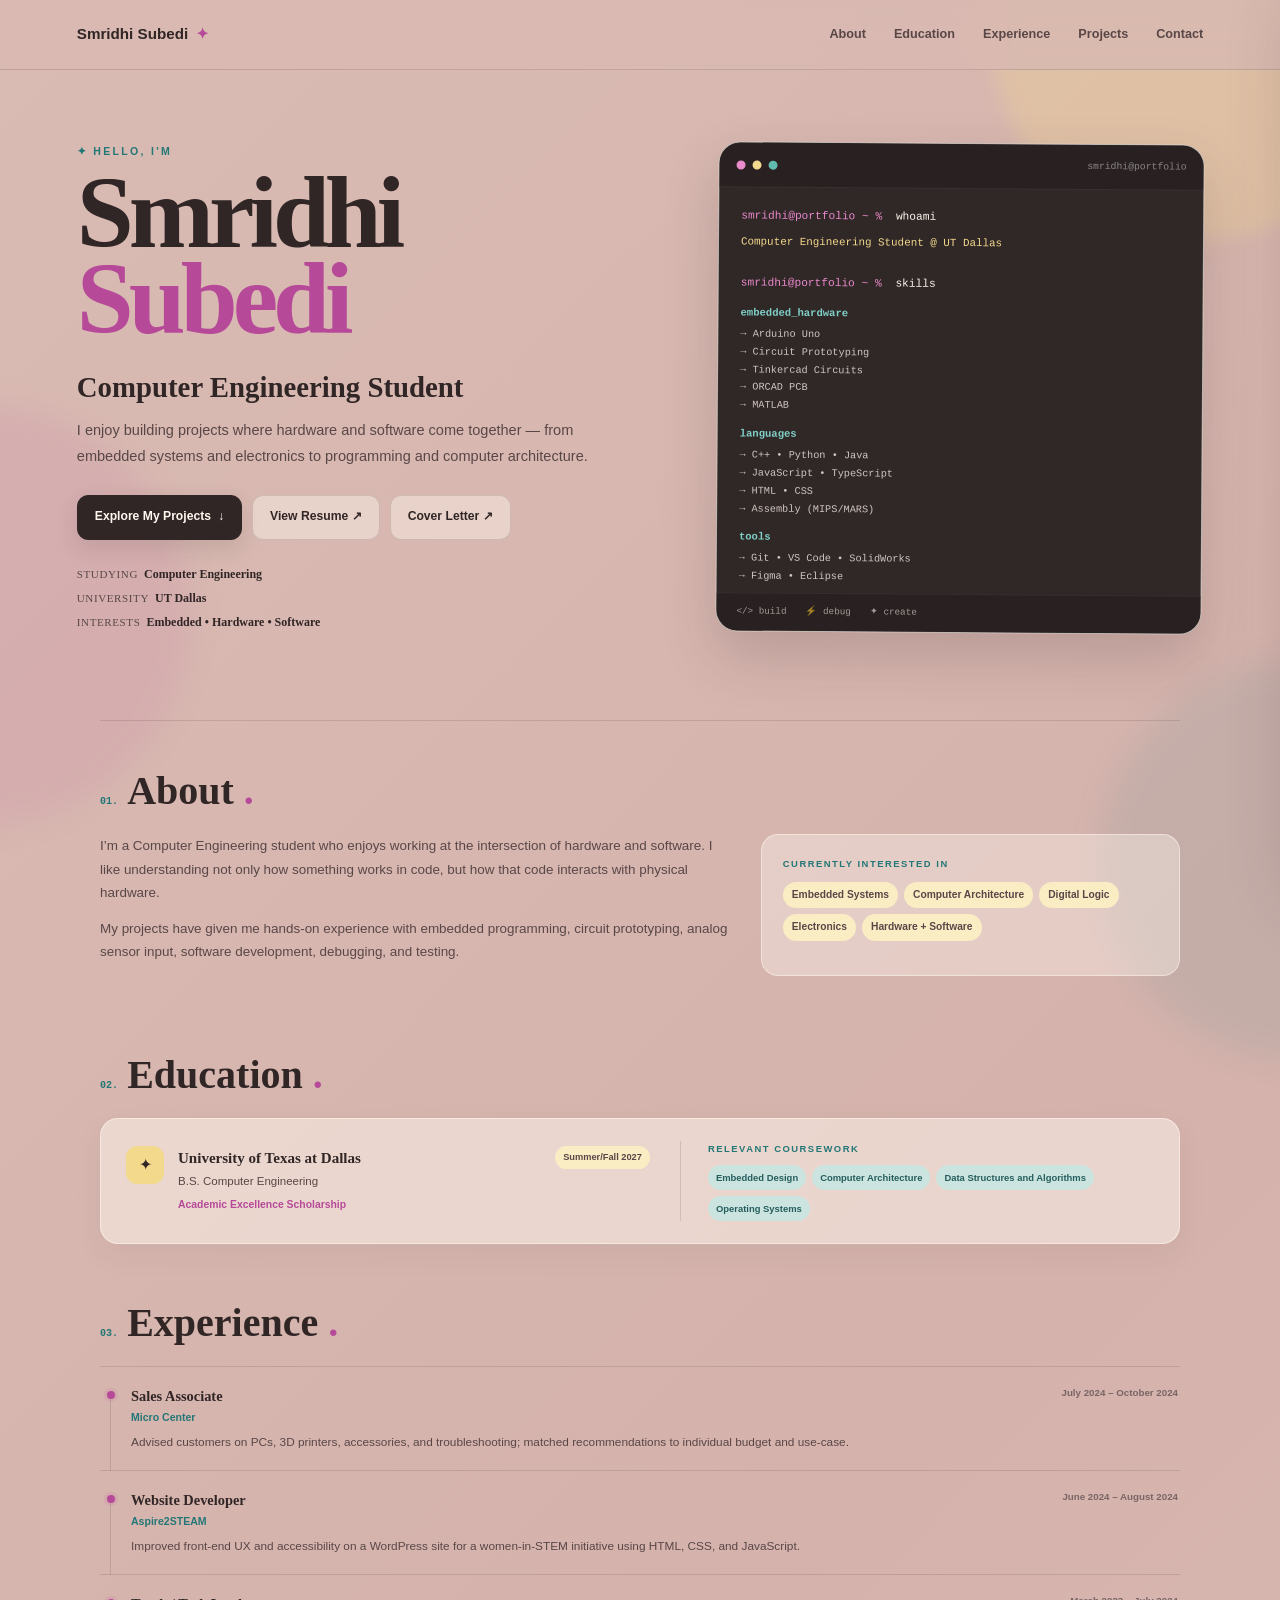
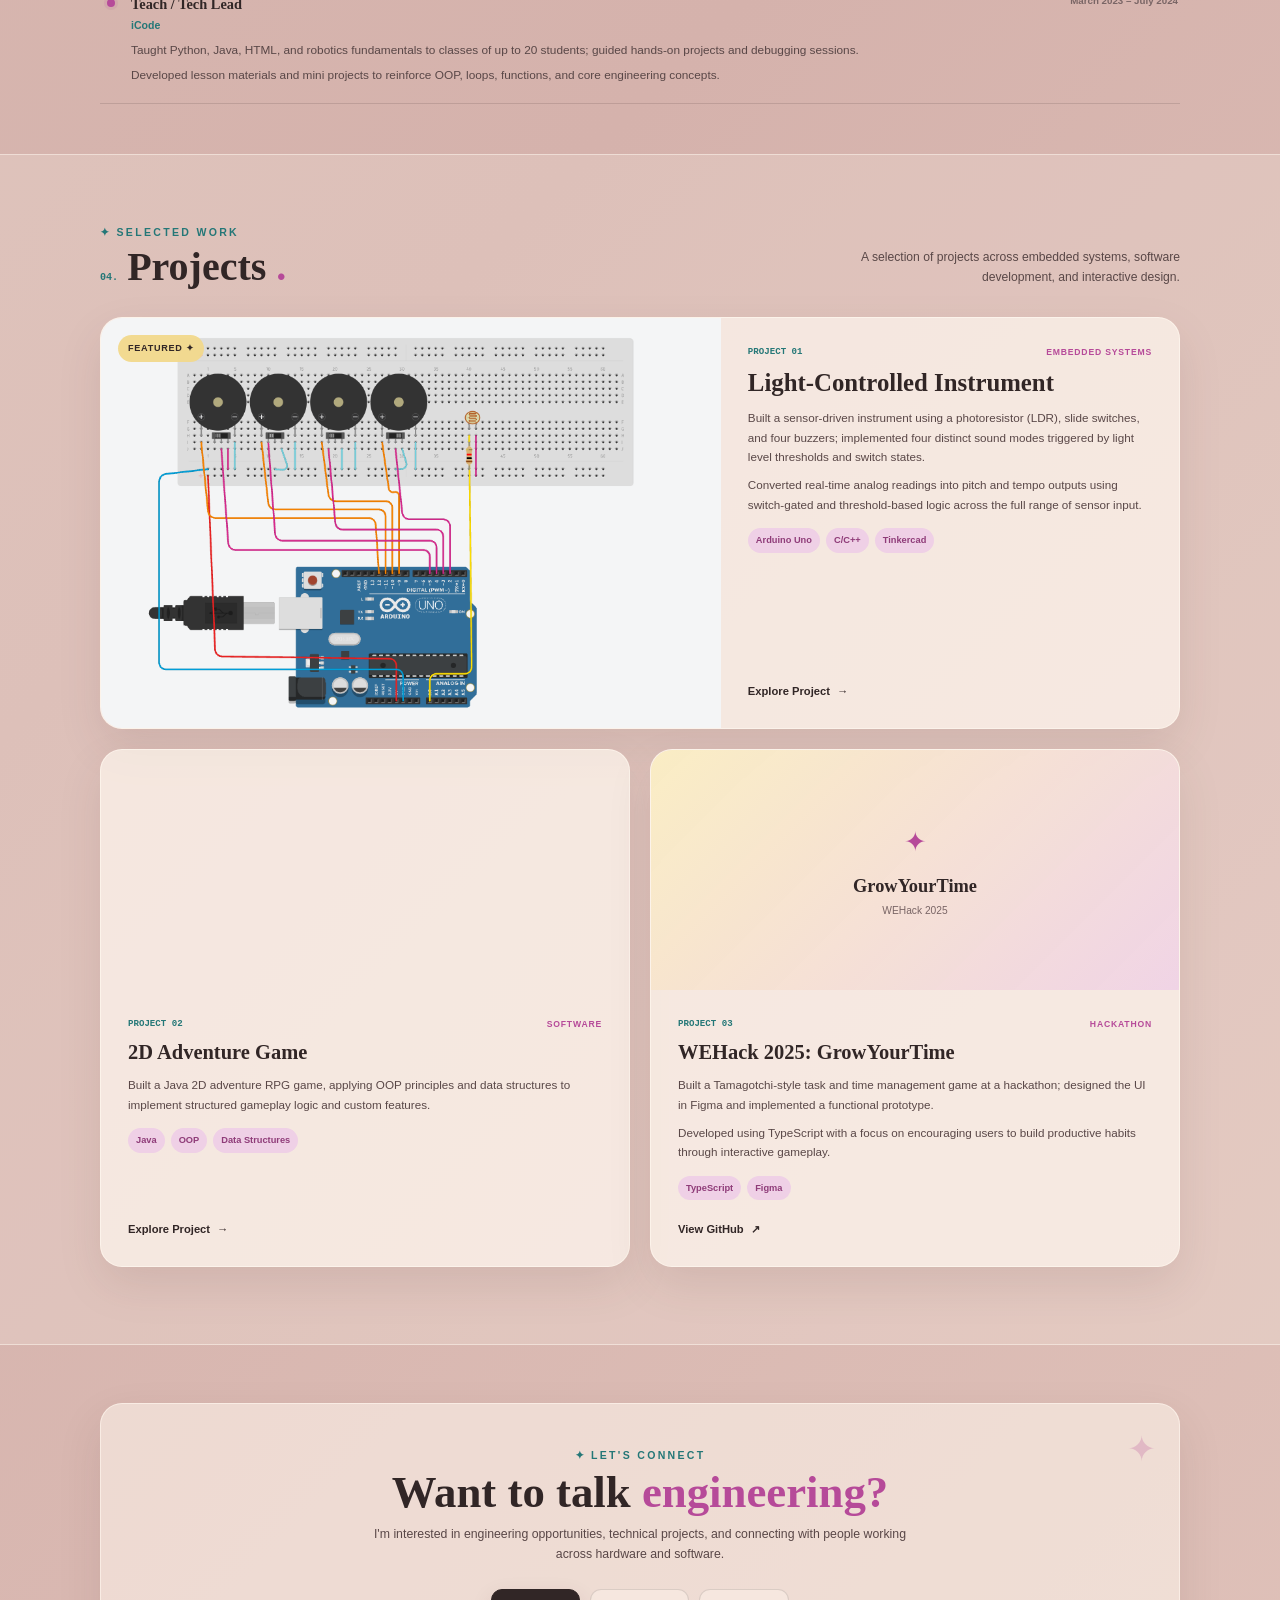
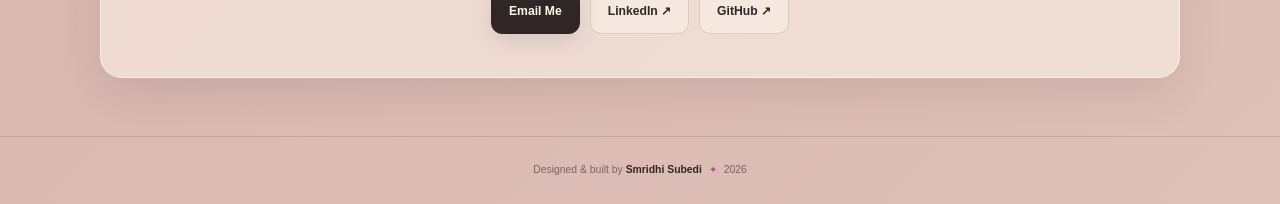
==== commit 2bb8b341: "Redesign portfolio homepage" ====
--- a/index.html
+++ b/index.html
@@ -11,75 +11,90 @@
 
     <meta
         name="description"
-        content="Smridhi Subedi - Computer Engineering student portfolio featuring embedded systems, software, hardware, and engineering projects."
+        content="Smridhi Subedi - Computer Engineering student portfolio featuring embedded systems, hardware, software, and engineering projects."
     >
 
     <title>Smridhi Subedi | Computer Engineering</title>
 
-    <link rel="stylesheet" href="style.css">
+    <link rel="stylesheet" href="./style.css">
 </head>
 
 
 <body>
 
-    <div class="background-decoration decoration-one"></div>
-    <div class="background-decoration decoration-two"></div>
-
-
-    <!-- NAVIGATION -->
-
-    <nav>
-
-        <a href="#home" class="nav-name">
-            Smridhi Subedi
-        </a>
-
-        <div class="nav-links">
-
-            <a href="#about">About</a>
-            <a href="#projects">Projects</a>
-            <a href="#experience">Experience</a>
-            <a href="#skills">Skills</a>
-            <a href="#contact">Contact</a>
+    <!-- =====================================================
+         DECORATIVE BACKGROUND
+    ====================================================== -->
+
+    <div class="background-shape shape-one"></div>
+    <div class="background-shape shape-two"></div>
+    <div class="background-shape shape-three"></div>
+
+
+    <!-- =====================================================
+         NAVIGATION
+    ====================================================== -->
+
+    <nav class="navbar">
+
+        <div class="nav-inner">
+
+            <a href="#home" class="nav-logo">
+                Smridhi Subedi <span>✦</span>
+            </a>
+
+
+            <div class="desktop-nav">
+
+                <a href="#about">About</a>
+                <a href="#education">Education</a>
+                <a href="#experience">Experience</a>
+                <a href="#projects">Projects</a>
+                <a href="#contact">Contact</a>
+
+            </div>
+
+
+            <button
+                class="menu-button"
+                id="menuButton"
+                aria-label="Open menu"
+                aria-expanded="false"
+            >
+                ☰
+            </button>
 
         </div>
 
-        <button
-            class="menu-button"
-            id="menuButton"
-            aria-label="Open navigation menu"
-        >
-            ☰
-        </button>
-
     </nav>
 
 
-    <!-- MOBILE MENU OVERLAY -->
+    <!-- =====================================================
+         MOBILE MENU
+    ====================================================== -->
 
     <div
-        class="mobile-menu-overlay"
-        id="mobileMenuOverlay"
+        class="mobile-overlay"
+        id="mobileOverlay"
     ></div>
 
-
-    <!-- MOBILE SIDE MENU -->
 
     <aside
         class="mobile-menu"
         id="mobileMenu"
+        aria-hidden="true"
     >
 
         <div class="mobile-menu-header">
 
-            <span class="mobile-menu-title">
-                Navigate ✦
+            <span>
+                navigate ✦
             </span>
 
             <button
+                id="closeMenuButton"
                 class="close-menu-button"
-                id="closeMenuButton"
-                aria-label="Close navigation menu"
+                aria-label="Close menu"
             >
                 ×
             </button>
@@ -87,21 +102,23 @@
         </div>
 
 
-        <div class="mobile-menu-links">
+        <div class="mobile-links">
 
             <a href="#home">Home</a>
             <a href="#about">About</a>
+            <a href="#education">Education</a>
+            <a href="#experience">Experience</a>
             <a href="#projects">Projects</a>
-            <a href="#experience">Experience</a>
-            <a href="#skills">Skills</a>
             <a href="#contact">Contact</a>
 
         </div>
 
 
-        <div class="mobile-menu-bottom">
-
-            <p>Computer Engineering</p>
+        <div class="mobile-menu-footer">
+
+            <strong>
+                Computer Engineering
+            </strong>
 
             <span>
                 Embedded • Hardware • Software
@@ -112,535 +129,801 @@
     </aside>
 
 
-    <!-- HERO -->
-
-    <header class="hero" id="home">
-
-        <div class="hero-content">
-
-            <p class="eyebrow">
-                ✦ HELLO, I'M
-            </p>
-
-            <h1>
-                Smridhi
-                <span class="pink-text">
-                    Subedi
+    <main>
+
+        <!-- =================================================
+             HERO
+        ================================================== -->
+
+        <section
+            class="hero"
+            id="home"
+        >
+
+            <!-- LEFT -->
+
+            <div class="hero-content">
+
+                <p class="eyebrow">
+                    ✦ HELLO, I'M
+                </p>
+
+
+                <h1>
+                    Smridhi
+                    <span>Subedi</span>
+                </h1>
+
+
+                <h2>
+                    Computer Engineering Student
+                </h2>
+
+
+                <p class="hero-description">
+                    I enjoy building projects where hardware and
+                    software come together — from embedded systems
+                    and electronics to programming and computer
+                    architecture.
+                </p>
+
+
+                <div class="hero-buttons">
+
+                    <a
+                        href="#projects"
+                        class="button button-dark"
+                    >
+                        Explore My Projects
+                        <span>↓</span>
+                    </a>
+
+
+                    <a
+                        href="documents/Smridhi-Subedi-Resume.pdf"
+                        target="_blank"
+                        class="button button-light"
+                    >
+                        View Resume ↗
+                    </a>
+
+
+                    <a
+                        href="documents/Smridhi-Subedi-Cover-Letter.pdf"
+                        target="_blank"
+                        class="button button-light"
+                    >
+                        Cover Letter ↗
+                    </a>
+
+                </div>
+
+
+                <div class="hero-details">
+
+                    <div>
+                        <span>STUDYING</span>
+
+                        <strong>
+                            Computer Engineering
+                        </strong>
+                    </div>
+
+
+                    <div>
+                        <span>UNIVERSITY</span>
+
+                        <strong>
+                            UT Dallas
+                        </strong>
+                    </div>
+
+
+                    <div>
+                        <span>INTERESTS</span>
+
+                        <strong>
+                            Embedded • Hardware • Software
+                        </strong>
+                    </div>
+
+                </div>
+
+            </div>
+
+
+            <!-- RIGHT: TERMINAL -->
+
+            <div class="terminal">
+
+                <div class="terminal-topbar">
+
+                    <div class="terminal-dots">
+
+                        <span class="terminal-dot dot-pink"></span>
+                        <span class="terminal-dot dot-yellow"></span>
+                        <span class="terminal-dot dot-teal"></span>
+
+                    </div>
+
+
+                    <span class="terminal-title">
+                        smridhi@portfolio
+                    </span>
+
+                </div>
+
+
+                <div class="terminal-window">
+
+                    <!-- WHOAMI -->
+
+                    <div class="terminal-block">
+
+                        <p class="terminal-command">
+                            <span class="terminal-prompt">
+                                smridhi@portfolio ~ %
+                            </span>
+                            whoami
+                        </p>
+
+                        <p class="terminal-output">
+                            Computer Engineering Student @ UT Dallas
+                        </p>
+
+                    </div>
+
+
+                    <!-- SKILLS -->
+
+                    <div class="terminal-block">
+
+                        <p class="terminal-command">
+                            <span class="terminal-prompt">
+                                smridhi@portfolio ~ %
+                            </span>
+                            skills
+                        </p>
+
+
+                        <div class="terminal-category">
+
+                            <p>
+                                embedded_hardware
+                            </p>
+
+                            <span>
+                                → Arduino Uno
+                            </span>
+
+                            <span>
+                                → Circuit Prototyping
+                            </span>
+
+                            <span>
+                                → Tinkercad Circuits
+                            </span>
+
+                            <span>
+                                → ORCAD PCB
+                            </span>
+
+                            <span>
+                                → MATLAB
+                            </span>
+
+                        </div>
+
+
+                        <div class="terminal-category">
+
+                            <p>
+                                languages
+                            </p>
+
+                            <span>
+                                → C++ • Python • Java
+                            </span>
+
+                            <span>
+                                → JavaScript • TypeScript
+                            </span>
+
+                            <span>
+                                → HTML • CSS
+                            </span>
+
+                            <span>
+                                → Assembly (MIPS/MARS)
+                            </span>
+
+                        </div>
+
+
+                        <div class="terminal-category">
+
+                            <p>
+                                tools
+                            </p>
+
+                            <span>
+                                → Git • VS Code • SolidWorks
+                            </span>
+
+                            <span>
+                                → Figma • Eclipse
+                            </span>
+
+                        </div>
+
+                    </div>
+
+
+                    <!-- EXPERIENCE -->
+
+                    <div class="terminal-block">
+
+                        <p class="terminal-command">
+                            <span class="terminal-prompt">
+                                smridhi@portfolio ~ %
+                            </span>
+                            experience
+                        </p>
+
+
+                        <div class="terminal-job">
+
+                            <strong>
+                                → Micro Center
+                            </strong>
+
+                            <span>
+                                Sales Associate
+                            </span>
+
+                            <small>
+                                Jul 2024 – Oct 2024
+                            </small>
+
+                        </div>
+
+
+                        <div class="terminal-job">
+
+                            <strong>
+                                → Aspire2STEAM
+                            </strong>
+
+                            <span>
+                                Website Developer
+                            </span>
+
+                            <small>
+                                Jun 2024 – Aug 2024
+                            </small>
+
+                        </div>
+
+
+                        <div class="terminal-job">
+
+                            <strong>
+                                → iCode
+                            </strong>
+
+                            <span>
+                                Teach / Tech Lead
+                            </span>
+
+                            <small>
+                                Mar 2023 – Jul 2024
+                            </small>
+
+                        </div>
+
+                    </div>
+
+
+                    <!-- FINAL PROMPT -->
+
+                    <p class="terminal-command final-command">
+
+                        <span class="terminal-prompt">
+                            smridhi@portfolio ~ %
+                        </span>
+
+                        <span class="cursor"></span>
+
+                    </p>
+
+                </div>
+
+
+                <div class="terminal-footer">
+
+                    <span>
+                        &lt;/&gt; build
+                    </span>
+
+                    <span>
+                        ⚡ debug
+                    </span>
+
+                    <span>
+                        ✦ create
+                    </span>
+
+                </div>
+
+            </div>
+
+        </section>
+
+
+        <!-- =================================================
+             ABOUT
+        ================================================== -->
+
+        <section
+            class="section about-section"
+            id="about"
+        >
+
+            <div class="section-title">
+
+                <span class="section-number">
+                    01.
                 </span>
-            </h1>
-
-            <h2>
-                Computer Engineering Student
-            </h2>
-
-            <p class="hero-description">
-
-                I enjoy building projects where hardware and software
-                come together — from embedded systems and electronics
-                to programming and computer architecture.
-
-            </p>
-
-
-            <div class="hero-buttons">
+
+                <h2>
+                    About
+                    <span>.</span>
+                </h2>
+
+            </div>
+
+
+            <div class="about-grid">
+
+                <div class="about-text">
+
+                    <p>
+                        I’m a Computer Engineering student who enjoys
+                        working at the intersection of hardware and
+                        software. I like understanding not only how
+                        something works in code, but how that code
+                        interacts with physical hardware.
+                    </p>
+
+
+                    <p>
+                        My projects have given me hands-on experience
+                        with embedded programming, circuit
+                        prototyping, analog sensor input, software
+                        development, debugging, and testing.
+                    </p>
+
+                </div>
+
+
+                <div class="about-card">
+
+                    <p class="small-label">
+                        CURRENTLY INTERESTED IN
+                    </p>
+
+
+                    <div class="interest-list">
+
+                        <span>Embedded Systems</span>
+                        <span>Computer Architecture</span>
+                        <span>Digital Logic</span>
+                        <span>Electronics</span>
+                        <span>Hardware + Software</span>
+
+                    </div>
+
+                </div>
+
+            </div>
+
+        </section>
+
+
+        <!-- =================================================
+             EDUCATION
+        ================================================== -->
+
+        <section
+            class="section compact-section"
+            id="education"
+        >
+
+            <div class="section-title">
+
+                <span class="section-number">
+                    02.
+                </span>
+
+                <h2>
+                    Education
+                    <span>.</span>
+                </h2>
+
+            </div>
+
+
+            <div class="education-card">
+
+                <div class="education-main">
+
+                    <div class="education-star">
+                        ✦
+                    </div>
+
+
+                    <div class="education-info">
+
+                        <div class="education-heading">
+
+                            <div>
+
+                                <h3>
+                                    University of Texas at Dallas
+                                </h3>
+
+                                <p>
+                                    B.S. Computer Engineering
+                                </p>
+
+                            </div>
+
+
+                            <span class="graduation">
+                                Summer/Fall 2027
+                            </span>
+
+                        </div>
+
+
+                        <span class="scholarship">
+                            Academic Excellence Scholarship
+                        </span>
+
+                    </div>
+
+                </div>
+
+
+                <div class="coursework">
+
+                    <p class="small-label">
+                        RELEVANT COURSEWORK
+                    </p>
+
+
+                    <div class="course-tags">
+
+                        <span>
+                            Embedded Design
+                        </span>
+
+                        <span>
+                            Computer Architecture
+                        </span>
+
+                        <span>
+                            Data Structures and Algorithms
+                        </span>
+
+                        <span>
+                            Operating Systems
+                        </span>
+
+                    </div>
+
+                </div>
+
+            </div>
+
+        </section>
+
+
+        <!-- =================================================
+             EXPERIENCE
+        ================================================== -->
+
+        <section
+            class="section compact-section experience-section"
+            id="experience"
+        >
+
+            <div class="section-title">
+
+                <span class="section-number">
+                    03.
+                </span>
+
+                <h2>
+                    Experience
+                    <span>.</span>
+                </h2>
+
+            </div>
+
+
+            <div class="experience-list">
+
+                <!-- MICRO CENTER -->
+
+                <article class="experience-item">
+
+                    <div class="timeline">
+
+                        <span></span>
+
+                    </div>
+
+
+                    <div class="experience-content">
+
+                        <div class="experience-heading">
+
+                            <div>
+
+                                <h3>
+                                    Sales Associate
+                                </h3>
+
+                                <p>
+                                    Micro Center
+                                </p>
+
+                            </div>
+
+
+                            <span>
+                                July 2024 – October 2024
+                            </span>
+
+                        </div>
+
+
+                        <p class="experience-description">
+                            Advised customers on PCs, 3D printers,
+                            accessories, and troubleshooting;
+                            matched recommendations to individual
+                            budget and use-case.
+                        </p>
+
+                    </div>
+
+                </article>
+
+
+                <!-- ASPIRE2STEAM -->
+
+                <article class="experience-item">
+
+                    <div class="timeline">
+
+                        <span></span>
+
+                    </div>
+
+
+                    <div class="experience-content">
+
+                        <div class="experience-heading">
+
+                            <div>
+
+                                <h3>
+                                    Website Developer
+                                </h3>
+
+                                <p>
+                                    Aspire2STEAM
+                                </p>
+
+                            </div>
+
+
+                            <span>
+                                June 2024 – August 2024
+                            </span>
+
+                        </div>
+
+
+                        <p class="experience-description">
+                            Improved front-end UX and accessibility
+                            on a WordPress site for a women-in-STEM
+                            initiative using HTML, CSS, and
+                            JavaScript.
+                        </p>
+
+                    </div>
+
+                </article>
+
+
+                <!-- ICODE -->
+
+                <article class="experience-item">
+
+                    <div class="timeline">
+
+                        <span></span>
+
+                    </div>
+
+
+                    <div class="experience-content">
+
+                        <div class="experience-heading">
+
+                            <div>
+
+                                <h3>
+                                    Teach / Tech Lead
+                                </h3>
+
+                                <p>
+                                    iCode
+                                </p>
+
+                            </div>
+
+
+                            <span>
+                                March 2023 – July 2024
+                            </span>
+
+                        </div>
+
+
+                        <p class="experience-description">
+                            Taught Python, Java, HTML, and robotics
+                            fundamentals to classes of up to 20
+                            students; guided hands-on projects and
+                            debugging sessions.
+                        </p>
+
+
+                        <p class="experience-description">
+                            Developed lesson materials and mini
+                            projects to reinforce OOP, loops,
+                            functions, and core engineering concepts.
+                        </p>
+
+                    </div>
+
+                </article>
+
+            </div>
+
+        </section>
+
+
+        <!-- =================================================
+             PROJECTS
+        ================================================== -->
+
+        <section
+            class="projects-section"
+            id="projects"
+        >
+
+            <div class="projects-header">
+
+                <div>
+
+                    <p class="eyebrow">
+                        ✦ SELECTED WORK
+                    </p>
+
+
+                    <div class="section-title project-title">
+
+                        <span class="section-number">
+                            04.
+                        </span>
+
+                        <h2>
+                            Projects
+                            <span>.</span>
+                        </h2>
+
+                    </div>
+
+                </div>
+
+
+                <p class="projects-description">
+                    A selection of projects across embedded
+                    systems, software development, and interactive
+                    design.
+                </p>
+
+            </div>
+
+
+            <!-- =============================================
+                 LIGHT CONTROLLED INSTRUMENT
+            ============================================== -->
+
+            <article class="featured-project project-card">
 
                 <a
-                    href="#projects"
-                    class="button primary-button"
+                    href="projects/light-controlled-instrument.html"
+                    class="featured-project-media"
                 >
-                    Explore My Projects
-                </a>
-
-                <a
-                    href="documents/Smridhi-Subedi-Resume.pdf"
-                    class="button secondary-button"
-                    target="_blank"
-                >
-                    View Resume ↗
-                </a>
-
-                <a
-                    href="documents/Smridhi-Subedi-Cover-Letter.pdf"
-                    class="button secondary-button"
-                    target="_blank"
-                >
-                    Cover Letter ↗
-                </a>
-
-            </div>
-
-
-            <div class="quick-info">
-
-                <div>
-                    <span class="quick-label">
-                        STUDYING
-                    </span>
-
-                    <strong>
-                        Computer Engineering
-                    </strong>
-                </div>
-
-
-                <div>
-                    <span class="quick-label">
-                        UNIVERSITY
-                    </span>
-
-                    <strong>
-                        UT Dallas
-                    </strong>
-                </div>
-
-
-                <div>
-                    <span class="quick-label">
-                        INTERESTS
-                    </span>
-
-                    <strong>
-                        Embedded • Hardware • Software
-                    </strong>
-                </div>
-
-            </div>
-
-        </div>
-
-
-        <div class="hero-visual">
-
-            <div class="hero-card">
-
-                <div class="terminal-top">
-
-                    <span class="terminal-dot pink-dot"></span>
-                    <span class="terminal-dot orange-dot"></span>
-                    <span class="terminal-dot teal-dot"></span>
-
-                </div>
-
-
-                <div class="terminal-content">
-
-                    <p>
-                        <span class="terminal-pink">smridhi</span>@portfolio
-                        <span class="terminal-teal">~</span> %
-                    </p>
-
-                    <p class="terminal-command">
-                        whoami
-                    </p>
-
-                    <p class="terminal-result">
-                        Computer Engineering Student
-                    </p>
-
-
-                    <p>
-                        <span class="terminal-pink">smridhi</span>@portfolio
-                        <span class="terminal-teal">~</span> %
-                    </p>
-
-                    <p class="terminal-command">
-                        interests
-                    </p>
-
-                    <p class="terminal-result">
-                        embedded_systems
-                    </p>
-
-                    <p class="terminal-result">
-                        computer_architecture
-                    </p>
-
-                    <p class="terminal-result">
-                        digital_logic
-                    </p>
-
-                    <p class="terminal-result">
-                        hardware_software_integration
-                    </p>
-
-                    <p class="terminal-cursor">
-                        ▌
-                    </p>
-
-                </div>
-
-            </div>
-
-
-            <div class="floating-label label-one">
-                &lt;/&gt; build
-            </div>
-
-            <div class="floating-label label-two">
-                ⚡ debug
-            </div>
-
-        </div>
-
-    </header>
-
-
-    <!-- ABOUT -->
-
-    <section id="about">
-
-        <div class="section-heading">
-
-            <p class="section-number">
-                01.
-            </p>
-
-            <h2>
-                A little about me
-                <span class="accent-dot">.</span>
-            </h2>
-
-        </div>
-
-
-        <div class="about-layout">
-
-            <div class="about-text">
-
-                <p>
-                    I'm pursuing a B.S. in Computer Engineering at
-                    The University of Texas at Dallas.
-                </p>
-
-                <p>
-                    My interests include embedded systems, computer
-                    architecture, digital logic, electronics, circuit
-                    design, and hardware-software integration.
-                </p>
-
-                <p>
-                    Through coursework and personal projects, I've
-                    worked with programming, circuit prototyping,
-                    microcontrollers, analog sensors, PCB design tools,
-                    and object-oriented software development.
-                </p>
-
-            </div>
-
-
-            <div class="about-card">
-
-                <p class="mini-title">
-                    CURRENTLY INTERESTED IN
-                </p>
-
-                <div class="interest-list">
-
-                    <span>✦ Embedded Systems</span>
-                    <span>✦ Computer Architecture</span>
-                    <span>✦ Digital Logic</span>
-                    <span>✦ Electronics</span>
-                    <span>✦ Hardware + Software</span>
-
-                </div>
-
-            </div>
-
-        </div>
-
-    </section>
-
-<!-- EDUCATION -->
-
-    <section id="education">
-
-        <div class="section-heading">
-
-            <p class="section-number">
-                02.
-            </p>
-
-            <h2>
-                Education
-                <span class="accent-dot">.</span>
-            </h2>
-
-        </div>
-
-
-        <div class="education-card">
-
-            <div>
-
-                <p class="education-label">
-                    THE UNIVERSITY OF TEXAS AT DALLAS
-                </p>
-
-                <h3>
-                    B.S. Computer Engineering
-                </h3>
-
-                <p class="scholarship">
-                    ✦ Academic Excellence Scholarship
-                </p>
-
-            </div>
-
-
-            <div class="coursework">
-
-                <p class="mini-title">
-                    RELEVANT COURSEWORK
-                </p>
-
-                <div class="course-tags">
-
-                    <span>Embedded Design</span>
-                    <span>Computer Architecture</span>
-                    <span>Data Structures & Algorithms</span>
-                    <span>Operating Systems</span>
-
-                </div>
-
-            </div>
-
-        </div>
-
-
-     
-   <!-- SKILLS -->
-
-<section id="skills">
-
-        <div class="section-heading">
-
-            <p class="section-number">
-                03.
-            </p>
-
-            <h2>
-                My toolbox
-                <span class="accent-dot">.</span>
-            </h2>
-
-        </div>
-
-
-        <div class="skill-grid">
-
-
-            <div class="skill-card">
-
-                <div class="skill-icon pink-background">
-                    &lt;/&gt;
-                </div>
-
-                <h3>
-                    Programming
-                </h3>
-
-                <div class="skills">
-
-                    <span>C++</span>
-                    <span>Python</span>
-                    <span>Java</span>
-                    <span>JavaScript</span>
-                    <span>TypeScript</span>
-                    <span>HTML</span>
-                    <span>CSS</span>
-                    <span>Assembly</span>
-
-                </div>
-
-            </div>
-
-
-            <div class="skill-card">
-
-                <div class="skill-icon teal-background">
-                    ⚡
-                </div>
-
-                <h3>
-                    Embedded & Hardware
-                </h3>
-
-                <div class="skills">
-
-                    <span>Arduino Uno</span>
-                    <span>Circuit Prototyping</span>
-                    <span>ORCAD PCB</span>
-                    <span>Tinkercad</span>
-                    <span>MATLAB</span>
-
-                </div>
-
-            </div>
-
-
-            <div class="skill-card">
-
-                <div class="skill-icon orange-background">
-                    ✦
-                </div>
-
-                <h3>
-                    Tools
-                </h3>
-
-                <div class="skills">
-
-                    <span>Git</span>
-                    <span>GitHub</span>
-                    <span>VS Code</span>
-                    <span>SolidWorks</span>
-                    <span>Figma</span>
-                    <span>Eclipse</span>
-
-                </div>
-
-            </div>
-
-        </div>
-
-    </section>
-
-    </section>
-    <!-- PROJECTS -->
-
-    <section id="projects">
-
-        <div class="section-heading">
-
-            <p class="section-number">
-                04.
-            </p>
-
-            <h2>
-                Things I've built
-                <span class="accent-dot">.</span>
-            </h2>
-
-        </div>
-
-
-        <p class="section-intro">
-
-            A collection of software, hardware, and engineering
-            projects I've worked on.
-
-        </p>
-
-
-        <div class="project-grid">
-
-
-            <!-- JAVA GAME -->
-
-            <article class="project-card featured-card">
-
-                <div class="project-photo-wrapper">
-
-                    <img
-                        src="images/java-game/Java-Game-1.jpeg"
-                        alt="Screenshot of Java 2D adventure game"
-                        class="project-card-image"
-                    >
-
-                    <span class="project-type">
-                        SOFTWARE
-                    </span>
-
-                </div>
-
-
-                <div class="project-card-content">
-
-                    <p class="project-number">
-                        PROJECT 01
-                    </p>
-
-                    <h3>
-                        2D Adventure Game
-                    </h3>
-
-                    <p>
-                        Java-based 2D adventure RPG built using
-                        object-oriented programming principles,
-                        data structures, and structured gameplay logic.
-                    </p>
-
-                    <div class="tags">
-
-                        <span>Java</span>
-                        <span>OOP</span>
-                        <span>Data Structures</span>
-                        <span>Game Development</span>
-
-                    </div>
-
-                    <a
-                        href="projects/java-game.html"
-                        class="project-button"
-                    >
-                        View Project
-                        <span>→</span>
-                    </a>
-
-                </div>
-
-            </article>
-
-
-            <!-- LIGHT INSTRUMENT -->
-
-            <article class="project-card">
-
-                <div class="project-photo-wrapper">
 
                     <img
                         src="images/light-controlled-instrument/Light-Controlled-Instrument.png"
-                        alt="Light Controlled Instrument circuit in Tinkercad"
-                        class="project-card-image"
+                        alt="Light-Controlled Instrument project"
                     >
 
-                    <span class="project-type">
-                        EMBEDDED SYSTEMS
+
+                    <span class="featured-label">
+                        FEATURED ✦
                     </span>
 
-                </div>
-
-
-                <div class="project-card-content">
-
-                    <p class="project-number">
-                        PROJECT 02
-                    </p>
+                </a>
+
+
+                <div class="featured-project-content">
+
+                    <div class="project-meta">
+
+                        <span>
+                            PROJECT 01
+                        </span>
+
+                        <span>
+                            EMBEDDED SYSTEMS
+                        </span>
+
+                    </div>
+
 
                     <h3>
                         Light-Controlled Instrument
                     </h3>
 
+
                     <p>
-                        Arduino-based instrument using a photoresistor,
-                        four switches, and four buzzers to transform
-                        real-time light readings into interactive sound.
+                        Built a sensor-driven instrument using a
+                        photoresistor (LDR), slide switches, and
+                        four buzzers; implemented four distinct
+                        sound modes triggered by light level
+                        thresholds and switch states.
                     </p>
 
-                    <div class="tags">
-
-                        <span>Arduino</span>
+
+                    <p>
+                        Converted real-time analog readings into
+                        pitch and tempo outputs using switch-gated
+                        and threshold-based logic across the full
+                        range of sensor input.
+                    </p>
+
+
+                    <div class="project-tags">
+
+                        <span>Arduino Uno</span>
                         <span>C/C++</span>
-                        <span>Analog Sensors</span>
-                        <span>Embedded</span>
-
-                    </div>
+                        <span>Tinkercad</span>
+
+                    </div>
+
 
                     <a
                         href="projects/light-controlled-instrument.html"
                         class="project-button"
                     >
-                        View Project
+                        Explore Project
                         <span>→</span>
                     </a>
 
@@ -649,324 +932,318 @@
             </article>
 
 
-            <!-- GROW YOUR TIME -->
-
-            <article class="project-card">
-
-                <div class="project-placeholder pink-placeholder">
-
-                    <span>
-                        Demo screenshots coming soon ♡
-                    </span>
+            <!-- =============================================
+                 SMALLER PROJECTS
+            ============================================== -->
+
+            <div class="project-grid">
+
+
+                <!-- JAVA GAME -->
+
+                <article class="project-card small-project">
+
+                    <a
+                        href="projects/java-game.html"
+                        class="small-project-media"
+                    >
+
+                        <video
+                            autoplay
+                            muted
+                            loop
+                            playsinline
+                        >
+
+                            <source
+                                src="videos/Java-2D-Game.mp4"
+                                type="video/mp4"
+                            >
+
+                        </video>
+
+                    </a>
+
+
+                    <div class="small-project-content">
+
+                        <div class="project-meta">
+
+                            <span>
+                                PROJECT 02
+                            </span>
+
+                            <span>
+                                SOFTWARE
+                            </span>
+
+                        </div>
+
+
+                        <h3>
+                            2D Adventure Game
+                        </h3>
+
+
+                        <p>
+                            Built a Java 2D adventure RPG game,
+                            applying OOP principles and data
+                            structures to implement structured
+                            gameplay logic and custom features.
+                        </p>
+
+
+                        <div class="project-tags">
+
+                            <span>Java</span>
+                            <span>OOP</span>
+                            <span>Data Structures</span>
+
+                        </div>
+
+
+                        <a
+                            href="projects/java-game.html"
+                            class="project-button"
+                        >
+                            Explore Project
+                            <span>→</span>
+                        </a>
+
+                    </div>
+
+                </article>
+
+
+                <!-- GROW YOUR TIME -->
+
+                <article class="project-card small-project">
+
+                    <div class="grow-project-media">
+
+                        <div class="grow-icon">
+                            ✦
+                        </div>
+
+                        <strong>
+                            GrowYourTime
+                        </strong>
+
+                        <span>
+                            WEHack 2025
+                        </span>
+
+                    </div>
+
+
+                    <div class="small-project-content">
+
+                        <div class="project-meta">
+
+                            <span>
+                                PROJECT 03
+                            </span>
+
+                            <span>
+                                HACKATHON
+                            </span>
+
+                        </div>
+
+
+                        <h3>
+                            WEHack 2025:
+                            GrowYourTime
+                        </h3>
+
+
+                        <p>
+                            Built a Tamagotchi-style task and time
+                            management game at a hackathon;
+                            designed the UI in Figma and implemented
+                            a functional prototype.
+                        </p>
+
+
+                        <p>
+                            Developed using TypeScript with a focus
+                            on encouraging users to build productive
+                            habits through interactive gameplay.
+                        </p>
+
+
+                        <div class="project-tags">
+
+                            <span>TypeScript</span>
+                            <span>Figma</span>
+
+                        </div>
+
+
+                        <a
+                            href="https://github.com/WEHACK-GROWYOURTIME/GrowYourTime"
+                            target="_blank"
+                            rel="noopener noreferrer"
+                            class="project-button"
+                        >
+                            View GitHub
+                            <span>↗</span>
+                        </a>
+
+                    </div>
+
+                </article>
+
+            </div>
+
+        </section>
+
+
+        <!-- =================================================
+             CONTACT
+        ================================================== -->
+
+        <section
+            class="contact-section"
+            id="contact"
+        >
+
+            <div class="contact-card">
+
+                <span class="contact-star">
+                    ✦
+                </span>
+
+
+                <p class="eyebrow">
+                    ✦ LET'S CONNECT
+                </p>
+
+
+                <h2>
+                    Want to talk
+                    <span>engineering?</span>
+                </h2>
+
+
+                <p class="contact-description">
+                    I'm interested in engineering opportunities,
+                    technical projects, and connecting with people
+                    working across hardware and software.
+                </p>
+
+
+                <div class="contact-buttons">
+
+                    <button
+                        id="emailButton"
+                        class="button button-dark"
+                    >
+                        Email Me
+                    </button>
+
+
+                    <a
+                        href="https://linkedin.com/in/smridhi-subedi-8a55b8218"
+                        target="_blank"
+                        rel="noopener noreferrer"
+                        class="button button-light"
+                    >
+                        LinkedIn ↗
+                    </a>
+
+
+                    <a
+                        href="https://github.com/smirsr"
+                        target="_blank"
+                        rel="noopener noreferrer"
+                        class="button button-light"
+                    >
+                        GitHub ↗
+                    </a>
 
                 </div>
 
-
-                <div class="project-card-content">
-
-                    <p class="project-number">
-                        PROJECT 03
-                    </p>
-
-                    <h3>
-                        WEhack 2025: GrowYourTime
-                    </h3>
-
-                    <p>
-                        Tamagotchi-style task and time-management
-                        game developed during WEhack 2025 with a
-                        focus on productive habits and interactive gameplay.
-                    </p>
-
-                    <div class="tags">
-
-                        <span>TypeScript</span>
-                        <span>Figma</span>
-                        <span>UI Design</span>
-                        <span>Hackathon</span>
-
-                    </div>
-
-                    <a
-                        href="https://github.com/WEHACK-GROWYOURTIME/GrowYourTime"
-                        target="_blank"
-                        class="project-button"
-                    >
-                        GitHub Repository
-                        <span>↗</span>
-                    </a>
-
-                </div>
-
-            </article>
-
-        </div>
-
-    </section>
-
-
-    <!-- EXPERIENCE -->
-
-    <section id="experience">
-
-        <div class="section-heading">
-
-            <p class="section-number">
-                05.
-            </p>
-
-            <h2>
-                Experience
-                <span class="accent-dot">.</span>
-            </h2>
-
-        </div>
-
-
-        <div class="timeline">
-
-
-            <div class="timeline-item">
-
-                <div class="timeline-marker"></div>
-
-                <div class="timeline-content">
-
-                    <div class="experience-header">
-
-                        <div>
-
-                            <h3>
-                                Sales Associate
-                            </h3>
-
-                            <p class="company">
-                                Micro Center
-                            </p>
-
-                        </div>
-
-                        <span class="experience-date">
-                            Jul 2024 — Oct 2024
-                        </span>
-
-                    </div>
-
-                    <p>
-                        Advised customers on PCs, 3D printers,
-                        accessories, and troubleshooting while matching
-                        technology recommendations to individual needs
-                        and budgets.
-                    </p>
-
-                </div>
-
-            </div>
-
-
-            <div class="timeline-item">
-
-                <div class="timeline-marker"></div>
-
-                <div class="timeline-content">
-
-                    <div class="experience-header">
-
-                        <div>
-
-                            <h3>
-                                Website Developer
-                            </h3>
-
-                            <p class="company">
-                                Aspire2STEAM
-                            </p>
-
-                        </div>
-
-                        <span class="experience-date">
-                            Jun 2024 — Aug 2024
-                        </span>
-
-                    </div>
-
-                    <p>
-                        Improved front-end user experience and
-                        accessibility on a WordPress website using
-                        HTML, CSS, and JavaScript.
-                    </p>
-
-                </div>
-
-            </div>
-
-
-            <div class="timeline-item">
-
-                <div class="timeline-marker"></div>
-
-                <div class="timeline-content">
-
-                    <div class="experience-header">
-
-                        <div>
-
-                            <h3>
-                                Teach / Tech Lead
-                            </h3>
-
-                            <p class="company">
-                                iCode
-                            </p>
-
-                        </div>
-
-                        <span class="experience-date">
-                            Mar 2023 — Jul 2024
-                        </span>
-
-                    </div>
-
-                    <p>
-                        Taught Python, Java, HTML, and robotics
-                        fundamentals while guiding students through
-                        hands-on projects and debugging.
-                    </p>
-
-                </div>
-
-            </div>
-
-        </div>
-
-    </section>
-
-
-
-
-    
-
-
-    <!-- CONTACT -->
-
-    <section id="contact">
-
-        <div class="contact-card">
+            </div>
+
+        </section>
+
+    </main>
+
+
+    <!-- =====================================================
+         FOOTER
+    ====================================================== -->
+
+    <footer>
+
+        <p>
+            Designed &amp; built by
+            <strong>Smridhi Subedi</strong>
+            <span>✦</span>
+            2026
+        </p>
+
+    </footer>
+
+
+    <!-- =====================================================
+         EMAIL MODAL
+    ====================================================== -->
+
+    <div
+        class="email-modal-overlay"
+        id="emailModal"
+        aria-hidden="true"
+    >
+
+        <div
+            class="email-modal"
+            role="dialog"
+            aria-modal="true"
+            aria-labelledby="emailModalTitle"
+        >
+
+            <button
+                class="email-close"
+                id="emailClose"
+                aria-label="Close"
+            >
+                ×
+            </button>
+
+
+            <div class="email-icon">
+                ✉
+            </div>
+
 
             <p class="eyebrow">
                 ✦ LET'S CONNECT
             </p>
 
-            <h2>
-                Want to talk engineering?
+
+            <h2 id="emailModalTitle">
+                Get in touch
+                <span>.</span>
             </h2>
 
+
             <p>
-                I'm always interested in learning about new
-                engineering opportunities, projects, and teams.
+                Copy my email below and paste it into your
+                preferred email app.
             </p>
 
 
-            <div class="contact-buttons">
-
-                <button
-                    class="button primary-button email-popup-button"
-                    id="emailPopupButton"
-                >
-                    Email Me
-                </button>
-
-
-                <a
-                    href="https://linkedin.com/in/smridhi-subedi-8a55b8218"
-                    target="_blank"
-                    class="button secondary-button"
-                >
-                    LinkedIn ↗
-                </a>
-
-
-                <a
-                    href="https://github.com/smirsr"
-                    target="_blank"
-                    class="button secondary-button"
-                >
-                    GitHub ↗
-                </a>
-
-            </div>
-
-        </div>
-
-    </section>
-
-
-    <!-- FOOTER -->
-
-    <footer>
-
-        <p>
-            Designed & built by
-            <span>Smridhi Subedi</span>
-            ✦ 2026
-        </p>
-
-    </footer>
-
-
-    <!-- EMAIL POPUP -->
-
-    <div
-        class="email-modal-overlay"
-        id="emailModal"
-    >
-
-        <div class="email-modal">
-
-            <button
-                class="email-modal-close"
-                id="emailModalClose"
-                aria-label="Close email popup"
-            >
-                ×
-            </button>
-
-
-            <div class="email-modal-icon">
-                ✉
-            </div>
-
-
-            <p class="eyebrow">
-                ✦ LET'S CONNECT
-            </p>
-
-
-            <h2>
-                Let's get in touch
-                <span class="accent-dot">.</span>
-            </h2>
-
-
-            <p class="email-modal-description">
-
-                Copy my email below and reach out about
-                engineering, projects, or opportunities.
-
-            </p>
-
-
-            <div class="email-copy-box">
+            <div class="email-copy">
 
                 <span id="emailText">
                     smridhisubedi@yahoo.com
                 </span>
 
-                <button
-                    id="copyEmailButton"
-                    class="copy-email-button"
-                >
-                    Copy Email
+
+                <button id="copyEmailButton">
+                    Copy
                 </button>
 
             </div>
@@ -979,31 +1256,12 @@
                 ✓ Email copied!
             </p>
 
-
-            <div class="email-social-links">
-
-                <a
-                    href="https://linkedin.com/in/smridhi-subedi-8a55b8218"
-                    target="_blank"
-                >
-                    LinkedIn ↗
-                </a>
-
-                <a
-                    href="https://github.com/smirsr"
-                    target="_blank"
-                >
-                    GitHub ↗
-                </a>
-
-            </div>
-
         </div>
 
     </div>
 
 
-    <script src="script.js"></script>
+    <script src="./script.js"></script>
 
 </body>
 
--- a/style.css
+++ b/style.css
@@ -1,62 +1,45 @@
 /* =========================================================
    SMRIDHI SUBEDI PORTFOLIO
-   STYLE.CSS
 ========================================================= */
 
 
 /* =========================================================
-   1. COLOR SYSTEM
+   COLORS
 ========================================================= */
 
 :root {
 
-    /* Main background */
-    --background: #d8b8b0;
-    --background-deep: #cba59e;
+    --background: #d9b9b1;
     --background-light: #e4c9c2;
 
-    /* Warm neutrals */
-    --cream: #fff8f1;
-    --cream-soft: #f8ebe5;
-    --card: rgba(255, 248, 241, 0.78);
-
-    /* Yellow */
-    --yellow: #f4d98d;
-    --yellow-soft: #faedc3;
-
-    /* Pink */
-    --pink: #d96fba;
-    --pink-dark: #a94c8e;
-    --pink-soft: rgba(217, 111, 186, 0.13);
-
-    /* Teal */
-    --teal: #287f80;
-    --teal-dark: #1f6667;
-    --teal-soft: rgba(40, 127, 128, 0.11);
-
-    /* Text */
-    --brown: #302525;
-    --brown-soft: #584646;
-    --muted: #786464;
-
-    /* Borders */
-    --border: rgba(65, 42, 42, 0.13);
-    --border-strong: rgba(65, 42, 42, 0.20);
-
-    /* Shadows */
+    --cream: #fff8ef;
+    --cream-soft: #f7e7df;
+
+    --yellow: #f3d98c;
+    --yellow-soft: #faedc4;
+
+    --pink: #b64a99;
+    --pink-soft: #efd0e6;
+
+    --teal: #247777;
+    --teal-soft: #cce4df;
+
+    --brown: #312626;
+    --brown-soft: #594747;
+
+    --muted: #796565;
+
+    --border: rgba(49, 38, 38, 0.14);
+
     --shadow:
-        0 15px 40px
-        rgba(74, 46, 46, 0.10);
-
-    --shadow-hover:
-        0 20px 50px
-        rgba(74, 46, 46, 0.15);
+        0 18px 45px
+        rgba(68, 44, 44, 0.10);
 
 }
 
 
 /* =========================================================
-   2. RESET
+   RESET
 ========================================================= */
 
 * {
@@ -77,30 +60,37 @@
     background:
         linear-gradient(
             135deg,
-            #d9bab2 0%,
-            #d6b3ad 50%,
-            #dcbfb7 100%
+            #d9bbb3 0%,
+            #d5b2ac 50%,
+            #dfc1b9 100%
         );
 
     color: var(--brown);
 
     font-family:
+        Inter,
         -apple-system,
         BlinkMacSystemFont,
         "Segoe UI",
-        Roboto,
-        Helvetica,
-        Arial,
         sans-serif;
 
-    line-height: 1.65;
-}
-
-
-body,
+    line-height: 1.6;
+}
+
+
+body.no-scroll {
+    overflow: hidden;
+}
+
+
+a {
+    color: inherit;
+}
+
+
 button,
-a {
-    font-family: inherit;
+input {
+    font: inherit;
 }
 
 
@@ -110,16 +100,6 @@
 }
 
 
-button {
-    font: inherit;
-}
-
-
-a {
-    color: inherit;
-}
-
-
 ::selection {
     background: var(--yellow);
     color: var(--brown);
@@ -127,60 +107,64 @@
 
 
 /* =========================================================
-   3. BACKGROUND DECORATIONS
+   DECORATION
 ========================================================= */
 
-.background-blob {
+.background-shape {
     position: fixed;
 
     z-index: -1;
 
     border-radius: 50%;
 
+    pointer-events: none;
+}
+
+
+.shape-one {
+    width: 420px;
+    height: 420px;
+
+    top: -180px;
+    right: -130px;
+
+    background:
+        rgba(243, 217, 140, 0.28);
+
     filter: blur(10px);
-
-    pointer-events: none;
-}
-
-
-.blob-one {
-    width: 430px;
-    height: 430px;
-
-    top: -170px;
-    right: -130px;
+}
+
+
+.shape-two {
+    width: 420px;
+    height: 420px;
+
+    top: 45%;
+    left: -230px;
 
     background:
-        rgba(244, 217, 141, 0.27);
-}
-
-
-.blob-two {
+        rgba(182, 74, 153, 0.09);
+
+    filter: blur(15px);
+}
+
+
+.shape-three {
     width: 400px;
     height: 400px;
 
-    top: 42%;
-    left: -220px;
+    right: -220px;
+    bottom: -160px;
 
     background:
-        rgba(217, 111, 186, 0.11);
-}
-
-
-.blob-three {
-    width: 420px;
-    height: 420px;
-
-    right: -210px;
-    bottom: -170px;
-
-    background:
-        rgba(40, 127, 128, 0.10);
+        rgba(36, 119, 119, 0.09);
+
+    filter: blur(15px);
 }
 
 
 /* =========================================================
-   4. NAVIGATION
+   NAVIGATION
 ========================================================= */
 
 .navbar {
@@ -192,24 +176,23 @@
 
     z-index: 1000;
 
-    height: 72px;
-
-    display: flex;
-
+    height: 70px;
+
+    display: flex;
     align-items: center;
 
     border-bottom:
         1px solid var(--border);
 
     background:
-        rgba(216, 184, 176, 0.88);
+        rgba(217, 185, 177, 0.88);
 
     backdrop-filter: blur(16px);
     -webkit-backdrop-filter: blur(16px);
 }
 
 
-.nav-container {
+.nav-inner {
     width: min(1160px, 88%);
 
     margin: auto;
@@ -221,48 +204,45 @@
 }
 
 
-.nav-name {
+.nav-logo {
     color: var(--brown);
 
     text-decoration: none;
 
-    font-size: 1rem;
+    font-size: 0.95rem;
     font-weight: 850;
 }
 
 
-.nav-name span {
-    margin-left: 5px;
-
-    color: var(--pink-dark);
-}
-
-
-.nav-links {
-    display: flex;
+.nav-logo span {
+    margin-left: 4px;
+
+    color: var(--pink);
+}
+
+
+.desktop-nav {
+    display: flex;
+
+    gap: 28px;
 
     align-items: center;
-
-    gap: 29px;
-}
-
-
-.nav-links a {
+}
+
+
+.desktop-nav a {
     position: relative;
 
     color: var(--brown-soft);
 
     text-decoration: none;
 
-    font-size: 0.84rem;
+    font-size: 0.79rem;
     font-weight: 700;
-
-    transition:
-        color 0.2s ease;
-}
-
-
-.nav-links a::after {
+}
+
+
+.desktop-nav a::after {
     content: "";
 
     position: absolute;
@@ -273,21 +253,15 @@
     width: 0;
     height: 2px;
 
-    border-radius: 10px;
-
-    background: var(--pink-dark);
-
-    transition:
-        width 0.2s ease;
-}
-
-
-.nav-links a:hover {
-    color: var(--brown);
-}
-
-
-.nav-links a:hover::after {
+    border-radius: 100px;
+
+    background: var(--pink);
+
+    transition: width 0.2s ease;
+}
+
+
+.desktop-nav a:hover::after {
     width: 100%;
 }
 
@@ -295,8 +269,7 @@
 .menu-button {
     display: none;
 
-    margin: 0;
-    padding: 7px;
+    padding: 5px;
 
     border: 0;
 
@@ -304,56 +277,49 @@
 
     color: var(--brown);
 
-    font-size: 27px;
-    line-height: 1;
+    font-size: 26px;
 
     cursor: pointer;
 }
 
 
 /* =========================================================
-   5. HERO
+   HERO
 ========================================================= */
 
 .hero {
     width: min(1160px, 88%);
 
+    min-height: 720px;
+
     margin: auto;
 
     padding:
-        132px
+        125px
         0
-        68px;
+        70px;
 
     display: grid;
 
     grid-template-columns:
-        minmax(0, 1.05fr)
-        minmax(390px, 0.95fr);
-
-    gap: 70px;
+        minmax(0, 1fr)
+        minmax(390px, 0.86fr);
+
+    gap: 75px;
 
     align-items: center;
 }
 
 
-.hero-intro {
-    min-width: 0;
-}
-
-
-.eyebrow,
-.mini-eyebrow {
+.eyebrow {
     margin: 0;
 
-    color: var(--teal-dark);
-
-    font-size: 0.69rem;
-    font-weight: 850;
-
-    letter-spacing: 2.4px;
-
-    text-transform: uppercase;
+    color: var(--teal);
+
+    font-size: 0.66rem;
+    font-weight: 900;
+
+    letter-spacing: 2.3px;
 }
 
 
@@ -365,14 +331,19 @@
 
     color: var(--brown);
 
+    font-family:
+        Georgia,
+        "Times New Roman",
+        serif;
+
     font-size:
         clamp(
-            4rem,
-            7.4vw,
-            6.5rem
+            4.4rem,
+            8vw,
+            7.1rem
         );
 
-    line-height: 0.88;
+    line-height: 0.84;
 
     letter-spacing: -5px;
 }
@@ -381,44 +352,49 @@
 .hero h1 span {
     display: block;
 
-    color: var(--pink-dark);
+    color: var(--pink);
 }
 
 
 .hero h2 {
     margin:
-        25px
+        28px
         0
         13px;
 
     color: var(--brown);
 
+    font-family:
+        Georgia,
+        "Times New Roman",
+        serif;
+
     font-size:
         clamp(
-            1.25rem,
-            2.5vw,
-            1.75rem
+            1.35rem,
+            2.4vw,
+            1.8rem
         );
 
-    line-height: 1.25;
+    line-height: 1.2;
 }
 
 
 .hero-description {
-    max-width: 600px;
+    max-width: 610px;
 
     margin: 0;
 
     color: var(--brown-soft);
 
-    font-size: 0.98rem;
-
-    line-height: 1.75;
+    font-size: 0.91rem;
+
+    line-height: 1.8;
 }
 
 
 /* =========================================================
-   6. HERO BUTTONS
+   BUTTONS
 ========================================================= */
 
 .hero-buttons,
@@ -427,31 +403,31 @@
 
     flex-wrap: wrap;
 
-    gap: 11px;
-
-    margin-top: 27px;
+    gap: 10px;
+
+    margin-top: 25px;
 }
 
 
 .button {
-    min-height: 46px;
+    min-height: 45px;
 
     display: inline-flex;
 
     align-items: center;
     justify-content: center;
 
-    gap: 8px;
+    gap: 7px;
 
     padding:
-        11px
-        18px;
+        10px
+        17px;
 
     border-radius: 11px;
 
     text-decoration: none;
 
-    font-size: 0.82rem;
+    font-size: 0.76rem;
     font-weight: 800;
 
     cursor: pointer;
@@ -459,8 +435,7 @@
     transition:
         transform 0.2s ease,
         box-shadow 0.2s ease,
-        background 0.2s ease,
-        border-color 0.2s ease;
+        background 0.2s ease;
 }
 
 
@@ -469,499 +444,582 @@
 }
 
 
-.primary-button {
+.button-dark {
+    border:
+        1px solid var(--brown);
+
+    background: var(--brown);
+
+    color: var(--cream);
+
+    box-shadow:
+        0 8px 22px
+        rgba(49, 38, 38, 0.12);
+}
+
+
+.button-dark:hover {
+    box-shadow:
+        0 12px 27px
+        rgba(49, 38, 38, 0.18);
+}
+
+
+.button-light {
+    border:
+        1px solid var(--border);
+
+    background:
+        rgba(255, 248, 239, 0.42);
+
+    color: var(--brown);
+}
+
+
+.button-light:hover {
+    background:
+        rgba(255, 248, 239, 0.70);
+}
+
+
+/* =========================================================
+   HERO DETAILS
+========================================================= */
+
+.hero-details {
+    display: flex;
+
+    flex-direction: column;
+
+    gap: 5px;
+
+    margin-top: 25px;
+}
+
+
+.hero-details div {
+    display: flex;
+
+    align-items: baseline;
+
+    gap: 6px;
+}
+
+
+.hero-details span {
+    color: var(--brown-soft);
+
+    font-family:
+        Georgia,
+        "Times New Roman",
+        serif;
+
+    font-size: 0.69rem;
+
+    letter-spacing: 0.6px;
+}
+
+
+.hero-details strong {
+    color: var(--brown);
+
+    font-family:
+        Georgia,
+        "Times New Roman",
+        serif;
+
+    font-size: 0.75rem;
+}
+
+
+/* =========================================================
+   TERMINAL
+========================================================= */
+
+.terminal {
+    overflow: hidden;
+
     border:
         1px solid
-        var(--brown);
-
-    background: var(--brown);
-
-    color: var(--cream);
+        rgba(255, 248, 239, 0.68);
+
+    border-radius: 22px;
+
+    background: #302727;
+
+    color: #f9eee9;
 
     box-shadow:
-        0 10px 25px
-        rgba(48, 37, 37, 0.13);
-}
-
-
-.primary-button:hover {
-    background: #241b1b;
-
-    box-shadow:
-        0 13px 30px
-        rgba(48, 37, 37, 0.18);
-}
-
-
-.secondary-button {
-    border:
+        0 25px 55px
+        rgba(58, 39, 39, 0.18);
+
+    transform: rotate(0.4deg);
+}
+
+
+.terminal-topbar {
+    height: 45px;
+
+    display: flex;
+
+    align-items: center;
+    justify-content: space-between;
+
+    padding:
+        0
+        17px;
+
+    border-bottom:
         1px solid
-        var(--border-strong);
-
-    background:
-        rgba(255, 248, 241, 0.35);
-
-    color: var(--brown);
-}
-
-
-.secondary-button:hover {
-    border-color: var(--pink-dark);
-
-    background:
-        rgba(255, 248, 241, 0.55);
-}
-
-
-/* =========================================================
-   7. HERO QUICK INFO
-========================================================= */
-
-.hero-quick-info {
-    display: flex;
-
-    flex-wrap: wrap;
-
-    gap:
-        18px
-        32px;
-
-    margin-top: 33px;
-}
-
-
-.hero-quick-info div {
-    display: flex;
-
-    flex-direction: column;
-
-    gap: 2px;
-}
-
-
-.hero-quick-info span {
-    color: var(--teal-dark);
-
-    font-size: 0.59rem;
-    font-weight: 850;
-
-    letter-spacing: 1.3px;
-}
-
-
-.hero-quick-info strong {
-    color: var(--brown-soft);
-
-    font-size: 0.76rem;
-}
-
-
-/* =========================================================
-   8. HERO SKILLS CARD
-========================================================= */
-
-.hero-skills {
-    position: relative;
-
-    min-width: 0;
-}
-
-
-.skills-card {
-    position: relative;
-
-    overflow: hidden;
-
-    padding: 30px;
-
-    border:
-        1px solid
-        rgba(255, 248, 241, 0.55);
-
-    border-radius: 25px;
-
-    background:
-        rgba(255, 248, 241, 0.66);
-
-    box-shadow: var(--shadow);
-
-    backdrop-filter: blur(10px);
-    -webkit-backdrop-filter: blur(10px);
-}
-
-
-.skills-card::before {
-    content: "";
-
-    position: absolute;
-
-    width: 170px;
-    height: 170px;
-
-    top: -90px;
-    right: -80px;
+        rgba(255,255,255,0.07);
+
+    background: #292121;
+}
+
+
+.terminal-dots {
+    display: flex;
+
+    gap: 7px;
+}
+
+
+.terminal-dot {
+    width: 9px;
+    height: 9px;
 
     border-radius: 50%;
-
-    background:
-        rgba(244, 217, 141, 0.36);
-
-    pointer-events: none;
-}
-
-
-.skills-card-top {
-    position: relative;
-
-    z-index: 1;
-
-    display: flex;
-
-    align-items: flex-start;
-    justify-content: space-between;
-
-    gap: 20px;
-
-    margin-bottom: 26px;
-}
-
-
-.skills-card h3 {
-    margin:
-        5px
-        0
-        0;
-
-    color: var(--brown);
-
-    font-size: 1.55rem;
-
-    line-height: 1.2;
-
-    letter-spacing: -0.8px;
-}
-
-
-.skills-card h3 span {
-    color: var(--pink-dark);
-}
-
-
-.skills-sparkle {
-    width: 42px;
-    height: 42px;
-
-    flex-shrink: 0;
-
-    display: grid;
-
-    place-items: center;
-
-    border-radius: 13px;
-
+}
+
+
+.dot-pink {
+    background: #e98acb;
+}
+
+
+.dot-yellow {
     background: var(--yellow);
-
-    color: var(--brown);
-
-    font-size: 18px;
-
-    transform: rotate(5deg);
-}
-
-
-.skill-group {
-    position: relative;
-
-    z-index: 1;
-
-    margin-top: 20px;
-}
-
-
-.skill-label {
-    margin:
-        0
-        0
-        8px;
-
-    color: var(--teal-dark);
-
-    font-size: 0.6rem;
-    font-weight: 850;
-
-    letter-spacing: 1.3px;
-}
-
-
-.skill-tags,
-.course-tags,
-.project-tags {
-    display: flex;
-
-    flex-wrap: wrap;
-
-    gap: 7px;
-}
-
-
-.skill-tags span {
-    padding:
-        6px
-        10px;
-
-    border:
-        1px solid
-        rgba(48, 37, 37, 0.10);
-
-    border-radius: 100px;
-
-    background:
-        rgba(255, 255, 255, 0.35);
-
-    color: var(--brown-soft);
-
-    font-size: 0.69rem;
-    font-weight: 700;
-}
-
-
-.skill-group:nth-of-type(2)
-.skill-tags span:nth-child(odd) {
-    background: var(--yellow-soft);
-}
-
-
-.skill-group:nth-of-type(3)
-.skill-tags span:nth-child(even) {
-    background: var(--pink-soft);
-}
-
-
-.skill-group:nth-of-type(4)
-.skill-tags span:nth-child(odd) {
-    background: var(--teal-soft);
-}
-
-
-.skills-status {
-    position: relative;
-
-    z-index: 1;
-
-    display: flex;
-
-    align-items: center;
-
-    gap: 8px;
-
-    margin-top: 24px;
-
-    padding-top: 18px;
-
-    border-top:
-        1px solid var(--border);
-
-    color: var(--muted);
-
-    font-size: 0.71rem;
-    font-weight: 650;
-}
-
-
-.status-dot {
-    width: 7px;
-    height: 7px;
-
-    border-radius: 50%;
-
-    background: var(--teal);
-
-    box-shadow:
-        0 0 0 4px
-        var(--teal-soft);
-}
-
-
-/* =========================================================
-   9. GENERAL SECTIONS
-========================================================= */
-
-.page-section,
-.projects-section,
-.contact-section {
-    width: min(1100px, 86%);
-
-    margin: auto;
-}
-
-
-.page-section {
-    padding:
-        50px
-        0;
-}
-
-
-.compact-section {
-    padding:
-        40px
-        0;
-}
-
-
-section[id] {
-    scroll-margin-top: 88px;
-}
-
-
-.section-heading {
-    display: flex;
-
-    align-items: baseline;
-
-    gap: 10px;
-
-    margin-bottom: 26px;
-}
-
-
-.section-number {
-    color: var(--teal-dark);
+}
+
+
+.dot-teal {
+    background: #62b9b0;
+}
+
+
+.terminal-title {
+    color:
+        rgba(255,255,255,0.45);
 
     font-family:
         "SFMono-Regular",
         Consolas,
         monospace;
 
+    font-size: 0.61rem;
+}
+
+
+.terminal-window {
+    height: 405px;
+
+    padding:
+        20px
+        22px;
+
+    overflow-y: auto;
+
+    overscroll-behavior: contain;
+
+    font-family:
+        "SFMono-Regular",
+        Consolas,
+        "Liberation Mono",
+        monospace;
+
+    scrollbar-width: thin;
+
+    scrollbar-color:
+        rgba(243, 217, 140, 0.55)
+        rgba(255,255,255,0.04);
+}
+
+
+.terminal-window::-webkit-scrollbar {
+    width: 7px;
+}
+
+
+.terminal-window::-webkit-scrollbar-track {
+    background:
+        rgba(255,255,255,0.03);
+}
+
+
+.terminal-window::-webkit-scrollbar-thumb {
+    border-radius: 20px;
+
+    background:
+        rgba(243, 217, 140, 0.45);
+}
+
+
+.terminal-block {
+    margin-bottom: 23px;
+}
+
+
+.terminal-command {
+    margin:
+        0
+        0
+        9px;
+
+    color: #fff6ef;
+
+    font-size: 0.7rem;
+
+    line-height: 1.55;
+}
+
+
+.terminal-prompt {
+    margin-right: 7px;
+
+    color: #e98acb;
+}
+
+
+.terminal-output {
+    margin: 0;
+
+    color: var(--yellow);
+
     font-size: 0.68rem;
+}
+
+
+.terminal-category {
+    display: flex;
+
+    flex-direction: column;
+
+    gap: 3px;
+
+    margin:
+        13px
+        0;
+}
+
+
+.terminal-category p {
+    margin:
+        0
+        0
+        2px;
+
+    color: #7fd1c7;
+
+    font-size: 0.66rem;
+    font-weight: 800;
+}
+
+
+.terminal-category span {
+    color:
+        rgba(255, 246, 239, 0.77);
+
+    font-size: 0.64rem;
+
+    line-height: 1.45;
+}
+
+
+.terminal-job {
+    display: grid;
+
+    grid-template-columns:
+        1fr
+        auto;
+
+    gap:
+        1px
+        12px;
+
+    margin-bottom: 13px;
+}
+
+
+.terminal-job strong {
+    color: #7fd1c7;
+
+    font-size: 0.65rem;
+}
+
+
+.terminal-job span {
+    grid-column: 1;
+
+    color:
+        rgba(255,246,239,0.80);
+
+    font-size: 0.62rem;
+}
+
+
+.terminal-job small {
+    grid-column: 2;
+    grid-row: 1 / 3;
+
+    align-self: center;
+
+    color:
+        rgba(255,246,239,0.40);
+
+    font-size: 0.55rem;
+}
+
+
+.final-command {
+    display: flex;
+
+    align-items: center;
+
+    margin-bottom: 0;
+}
+
+
+.cursor {
+    width: 7px;
+    height: 14px;
+
+    display: inline-block;
+
+    background: var(--yellow);
+
+    animation:
+        cursorBlink 1s
+        steps(2)
+        infinite;
+}
+
+
+@keyframes cursorBlink {
+
+    50% {
+        opacity: 0;
+    }
+
+}
+
+
+.terminal-footer {
+    display: flex;
+
+    gap: 19px;
+
+    padding:
+        11px
+        20px;
+
+    border-top:
+        1px solid
+        rgba(255,255,255,0.06);
+
+    background: #292121;
+
+    color:
+        rgba(255,246,239,0.57);
+
+    font-family:
+        "SFMono-Regular",
+        Consolas,
+        monospace;
+
+    font-size: 0.58rem;
+}
+
+
+/* =========================================================
+   GENERAL SECTION
+========================================================= */
+
+.section,
+.projects-section,
+.contact-section {
+    width: min(1080px, 86%);
+
+    margin: auto;
+}
+
+
+.section {
+    padding:
+        45px
+        0;
+}
+
+
+.compact-section {
+    padding:
+        34px
+        0;
+}
+
+
+section[id] {
+    scroll-margin-top: 88px;
+}
+
+
+.section-title {
+    display: flex;
+
+    align-items: baseline;
+
+    gap: 9px;
+
+    margin-bottom: 23px;
+}
+
+
+.section-number {
+    color: var(--teal);
+
+    font-family:
+        "SFMono-Regular",
+        Consolas,
+        monospace;
+
+    font-size: 0.63rem;
     font-weight: 850;
 }
 
 
-.section-heading h2 {
+.section-title h2 {
     margin: 0;
 
     color: var(--brown);
+
+    font-family:
+        Georgia,
+        "Times New Roman",
+        serif;
 
     font-size:
         clamp(
             1.9rem,
             4vw,
-            2.65rem
+            2.5rem
         );
 
-    line-height: 1.05;
-
-    letter-spacing: -1.7px;
-}
-
-
-.section-heading h2 span {
-    color: var(--pink-dark);
+    line-height: 1;
+}
+
+
+.section-title h2 span {
+    color: var(--pink);
+}
+
+
+.small-label {
+    margin: 0;
+
+    color: var(--teal);
+
+    font-size: 0.59rem;
+    font-weight: 900;
+
+    letter-spacing: 1.5px;
 }
 
 
 /* =========================================================
-   10. ABOUT
+   ABOUT
 ========================================================= */
 
 .about-section {
+    padding-top: 50px;
+
     border-top:
-        1px solid
-        var(--border);
-}
-
-
-.about-layout {
+        1px solid var(--border);
+}
+
+
+.about-grid {
     display: grid;
 
     grid-template-columns:
-        1.15fr
-        0.85fr;
-
-    gap: 28px;
-
-    align-items: stretch;
-}
-
-
-.about-copy {
-    padding:
-        3px
-        0;
-}
-
-
-.about-copy p {
-    max-width: 680px;
+        1.2fr
+        0.8fr;
+
+    gap: 32px;
+}
+
+
+.about-text p {
+    max-width: 690px;
 
     margin:
         0
         0
-        14px;
+        12px;
 
     color: var(--brown-soft);
 
-    font-size: 0.94rem;
+    font-size: 0.84rem;
 
     line-height: 1.75;
 }
 
 
-.about-copy p:last-child {
-    margin-bottom: 0;
-}
-
-
-.about-highlight {
-    padding: 24px;
+.about-card {
+    padding: 21px;
 
     border:
         1px solid
-        rgba(255, 248, 241, 0.5);
-
-    border-radius: 19px;
+        rgba(255,248,239,0.50);
+
+    border-radius: 17px;
 
     background:
-        rgba(255, 248, 241, 0.45);
-}
-
-
-.about-highlight h3 {
-    margin:
-        6px
-        0
+        rgba(255,248,239,0.38);
+}
+
+
+.interest-list {
+    display: flex;
+
+    flex-wrap: wrap;
+
+    gap: 6px;
+
+    margin-top: 11px;
+}
+
+
+.interest-list span {
+    padding:
+        5px
         9px;
 
-    color: var(--brown);
-
-    font-size: 1.22rem;
-
-    line-height: 1.35;
-}
-
-
-.about-highlight h3 span {
-    color: var(--pink-dark);
-}
-
-
-.about-highlight > p:last-child {
-    margin: 0;
-
-    color: var(--muted);
-
-    font-size: 0.82rem;
+    border-radius: 100px;
+
+    background: var(--yellow-soft);
+
+    color: var(--brown-soft);
+
+    font-size: 0.64rem;
+    font-weight: 700;
 }
 
 
 /* =========================================================
-   11. EDUCATION
+   EDUCATION
 ========================================================= */
 
 #education {
-    padding-top: 36px;
-    padding-bottom: 30px;
+    padding-bottom: 27px;
 }
 
 
@@ -969,54 +1027,52 @@
     display: grid;
 
     grid-template-columns:
-        1.1fr
-        0.9fr;
-
-    gap: 35px;
+        1.05fr
+        0.95fr;
+
+    gap: 30px;
 
     align-items: center;
 
     padding:
-        24px
-        27px;
+        22px
+        25px;
 
     border:
         1px solid
-        rgba(255, 248, 241, 0.55);
-
-    border-radius: 20px;
+        rgba(255,248,239,0.57);
+
+    border-radius: 18px;
 
     background:
-        rgba(255, 248, 241, 0.57);
+        rgba(255,248,239,0.49);
 
     box-shadow:
-        0 10px 28px
-        rgba(74, 46, 46, 0.07);
+        0 10px 30px
+        rgba(68,44,44,0.06);
 }
 
 
 .education-main {
+    display: flex;
+
+    gap: 14px;
+
+    align-items: flex-start;
+}
+
+
+.education-star {
+    width: 38px;
+    height: 38px;
+
+    flex-shrink: 0;
+
     display: grid;
 
-    grid-template-columns:
-        auto
-        1fr;
-
-    gap: 16px;
-
-    align-items: start;
-}
-
-
-.education-icon {
-    width: 42px;
-    height: 42px;
-
-    display: grid;
-
     place-items: center;
 
-    border-radius: 12px;
+    border-radius: 11px;
 
     background: var(--yellow);
 
@@ -1024,26 +1080,36 @@
 }
 
 
-.education-title-row {
+.education-info {
+    flex: 1;
+}
+
+
+.education-heading {
     display: flex;
 
     align-items: flex-start;
     justify-content: space-between;
 
-    gap: 20px;
-}
-
-
-.education-title-row h3 {
+    gap: 15px;
+}
+
+
+.education-heading h3 {
     margin: 0;
 
     color: var(--brown);
 
-    font-size: 1.05rem;
-}
-
-
-.degree {
+    font-family:
+        Georgia,
+        "Times New Roman",
+        serif;
+
+    font-size: 0.94rem;
+}
+
+
+.education-heading p {
     margin:
         2px
         0
@@ -1051,113 +1117,110 @@
 
     color: var(--brown-soft);
 
-    font-size: 0.82rem;
-    font-weight: 650;
-}
-
-
-.education-date {
+    font-size: 0.72rem;
+}
+
+
+.graduation {
     flex-shrink: 0;
 
+    padding:
+        4px
+        8px;
+
+    border-radius: 100px;
+
+    background: var(--yellow-soft);
+
+    color: var(--brown-soft);
+
+    font-size: 0.58rem;
+    font-weight: 800;
+}
+
+
+.scholarship {
+    display: inline-block;
+
+    margin-top: 6px;
+
+    color: var(--pink);
+
+    font-size: 0.65rem;
+    font-weight: 750;
+}
+
+
+.coursework {
+    padding-left: 27px;
+
+    border-left:
+        1px solid var(--border);
+}
+
+
+.course-tags {
+    display: flex;
+
+    flex-wrap: wrap;
+
+    gap: 6px;
+
+    margin-top: 9px;
+}
+
+
+.course-tags span {
     padding:
         5px
-        9px;
+        8px;
 
     border-radius: 100px;
 
-    background: var(--yellow-soft);
-
-    color: var(--brown-soft);
-
-    font-size: 0.66rem;
-    font-weight: 800;
-}
-
-
-.scholarship {
-    margin:
-        8px
-        0
-        0;
-
-    color: var(--pink-dark);
-
-    font-size: 0.73rem;
-    font-weight: 750;
-}
-
-
-.coursework {
-    padding-left: 30px;
-
-    border-left:
-        1px solid
-        var(--border);
-}
-
-
-.course-tags {
-    margin-top: 10px;
-}
-
-
-.course-tags span {
-    padding:
-        6px
-        9px;
-
-    border:
-        1px solid
-        rgba(40, 127, 128, 0.13);
-
-    border-radius: 100px;
-
     background: var(--teal-soft);
 
-    color: var(--teal-dark);
-
-    font-size: 0.67rem;
+    color: #245e5e;
+
+    font-size: 0.59rem;
     font-weight: 700;
 }
 
 
 /* =========================================================
-   12. EXPERIENCE
+   EXPERIENCE
 ========================================================= */
 
-#experience {
-    padding-top: 35px;
-    padding-bottom: 52px;
+.experience-section {
+    padding-top: 32px;
+    padding-bottom: 50px;
 }
 
 
 .experience-list {
     border-top:
-        1px solid
-        var(--border);
-}
-
-
-.experience-row {
+        1px solid var(--border);
+}
+
+
+.experience-item {
     display: grid;
 
     grid-template-columns:
-        20px
+        17px
         1fr;
 
-    gap: 16px;
+    gap: 12px;
 
     padding:
-        22px
-        4px;
+        18px
+        2px;
 
     border-bottom:
-        1px solid
-        var(--border);
-}
-
-
-.experience-marker {
+        1px solid var(--border);
+}
+
+
+.timeline {
     position: relative;
 
     display: flex;
@@ -1166,122 +1229,120 @@
 }
 
 
-.experience-marker::after {
+.timeline span {
+    position: relative;
+
+    z-index: 2;
+
+    width: 8px;
+    height: 8px;
+
+    margin-top: 6px;
+
+    border-radius: 50%;
+
+    background: var(--pink);
+
+    box-shadow:
+        0 0 0 3px
+        rgba(182,74,153,0.12);
+}
+
+
+.timeline::after {
     content: "";
 
     position: absolute;
 
-    top: 17px;
-    bottom: -23px;
+    top: 14px;
+    bottom: -19px;
 
     width: 1px;
 
-    background:
-        rgba(48, 37, 37, 0.13);
-}
-
-
-.experience-row:last-child
-.experience-marker::after {
+    background: var(--border);
+}
+
+
+.experience-item:last-child
+.timeline::after {
     display: none;
 }
 
 
-.experience-marker span {
-    position: relative;
-
-    z-index: 1;
-
-    width: 9px;
-    height: 9px;
-
-    margin-top: 7px;
-
-    border:
-        2px solid
-        var(--background);
-
-    border-radius: 50%;
-
-    background: var(--pink-dark);
-
-    box-shadow:
-        0 0 0 1px
-        var(--pink-dark);
-}
-
-
-.experience-title {
+.experience-heading {
     display: flex;
 
     align-items: flex-start;
     justify-content: space-between;
 
-    gap: 30px;
-}
-
-
-.experience-title h3 {
+    gap: 25px;
+}
+
+
+.experience-heading h3 {
     margin: 0;
 
     color: var(--brown);
 
-    font-size: 0.98rem;
-}
-
-
-.company {
+    font-family:
+        Georgia,
+        "Times New Roman",
+        serif;
+
+    font-size: 0.9rem;
+}
+
+
+.experience-heading div p {
     margin:
         1px
         0
         0;
 
-    color: var(--teal-dark);
-
-    font-size: 0.76rem;
+    color: var(--teal);
+
+    font-size: 0.66rem;
     font-weight: 750;
 }
 
 
-.experience-date {
+.experience-heading > span {
     flex-shrink: 0;
 
-    margin: 2px 0 0;
-
     color: var(--muted);
 
-    font-size: 0.7rem;
+    font-size: 0.61rem;
     font-weight: 650;
 }
 
 
 .experience-description {
-    max-width: 800px;
+    max-width: 790px;
 
     margin:
-        9px
+        7px
         0
         0;
 
     color: var(--brown-soft);
 
-    font-size: 0.82rem;
-
-    line-height: 1.65;
+    font-size: 0.74rem;
+
+    line-height: 1.6;
 }
 
 
 /* =========================================================
-   13. PROJECTS SECTION
+   PROJECTS
 ========================================================= */
 
 .projects-section {
     position: relative;
 
     padding:
-        76px
+        70px
         0
-        82px;
+        78px;
 }
 
 
@@ -1304,52 +1365,52 @@
 
     border-top:
         1px solid
-        rgba(255, 248, 241, 0.45);
+        rgba(255,248,239,0.50);
 
     border-bottom:
         1px solid
-        rgba(255, 248, 241, 0.45);
+        rgba(255,248,239,0.50);
 
     background:
-        rgba(255, 248, 241, 0.22);
-}
-
-
-.projects-heading {
+        rgba(255,248,239,0.20);
+}
+
+
+.projects-header {
     display: flex;
 
     align-items: flex-end;
     justify-content: space-between;
 
-    gap: 40px;
-
-    margin-bottom: 35px;
-}
-
-
-.project-heading {
+    gap: 35px;
+
+    margin-bottom: 30px;
+}
+
+
+.project-title {
     margin:
-        5px
+        6px
         0
         0;
 }
 
 
-.projects-intro {
-    max-width: 400px;
+.projects-description {
+    max-width: 390px;
 
     margin: 0;
 
     color: var(--brown-soft);
 
-    font-size: 0.82rem;
+    font-size: 0.76rem;
 
     text-align: right;
 }
 
 
 /* =========================================================
-   14. PROJECT CARDS
+   PROJECT CARD BASE
 ========================================================= */
 
 .project-card {
@@ -1357,12 +1418,12 @@
 
     border:
         1px solid
-        rgba(255, 248, 241, 0.63);
-
-    border-radius: 23px;
+        rgba(255,248,239,0.68);
+
+    border-radius: 22px;
 
     background:
-        rgba(255, 248, 241, 0.70);
+        rgba(255,248,239,0.69);
 
     box-shadow: var(--shadow);
 
@@ -1373,11 +1434,18 @@
 
 
 .project-card:hover {
-    transform: translateY(-5px);
-
-    box-shadow: var(--shadow-hover);
-}
-
+    transform:
+        translateY(-4px);
+
+    box-shadow:
+        0 22px 50px
+        rgba(68,44,44,0.14);
+}
+
+
+/* =========================================================
+   FEATURED PROJECT
+========================================================= */
 
 .featured-project {
     display: grid;
@@ -1390,34 +1458,24 @@
 }
 
 
-.project-image-link {
+.featured-project-media {
+    position: relative;
+
     display: block;
 
-    min-width: 0;
-
-    text-decoration: none;
-}
-
-
-.project-image-wrapper {
-    position: relative;
-
+    min-height: 410px;
+
+    overflow: hidden;
+
+    background: var(--cream-soft);
+}
+
+
+.featured-project-media img {
     width: 100%;
     height: 100%;
 
-    min-height: 400px;
-
-    overflow: hidden;
-
-    background: var(--cream-soft);
-}
-
-
-.project-image {
     display: block;
-
-    width: 100%;
-    height: 100%;
 
     object-fit: cover;
 
@@ -1426,52 +1484,47 @@
 }
 
 
-.project-card:hover
-.project-image {
-    transform: scale(1.02);
-}
-
-
-.featured-badge {
+.featured-project:hover
+.featured-project-media img {
+    transform: scale(1.025);
+}
+
+
+.featured-label {
     position: absolute;
 
-    top: 18px;
-    left: 18px;
+    top: 17px;
+    left: 17px;
 
     padding:
-        7px
-        12px;
-
-    border:
-        1px solid
-        rgba(48, 37, 37, 0.09);
+        6px
+        10px;
 
     border-radius: 100px;
 
     background:
-        rgba(244, 217, 141, 0.92);
+        rgba(243,217,140,0.94);
 
     color: var(--brown);
 
-    font-size: 0.62rem;
-    font-weight: 850;
-
-    letter-spacing: 0.8px;
-
-    backdrop-filter: blur(8px);
-}
-
-
-.project-content {
+    font-size: 0.57rem;
+    font-weight: 900;
+
+    letter-spacing: 0.7px;
+}
+
+
+.featured-project-content,
+.small-project-content {
     display: flex;
 
     flex-direction: column;
 
-    padding: 30px;
-}
-
-
-.project-topline {
+    padding: 27px;
+}
+
+
+.project-meta {
     display: flex;
 
     align-items: center;
@@ -1479,132 +1532,131 @@
 
     gap: 15px;
 
-    margin-bottom: 11px;
-}
-
-
-.project-number {
-    color: var(--teal-dark);
+    margin-bottom: 9px;
+}
+
+
+.project-meta span:first-child {
+    color: var(--teal);
 
     font-family:
         "SFMono-Regular",
         Consolas,
         monospace;
 
-    font-size: 0.61rem;
+    font-size: 0.57rem;
     font-weight: 850;
-
-    letter-spacing: 0.5px;
-}
-
-
-.project-category {
-    color: var(--pink-dark);
-
-    font-size: 0.58rem;
-    font-weight: 850;
-
-    letter-spacing: 1px;
-}
-
-
-.project-content h3 {
+}
+
+
+.project-meta span:last-child {
+    color: var(--pink);
+
+    font-size: 0.54rem;
+    font-weight: 900;
+
+    letter-spacing: 0.8px;
+}
+
+
+.project-card h3 {
     margin:
         0
         0
-        12px;
+        11px;
 
     color: var(--brown);
 
-    font-size:
-        clamp(
-            1.35rem,
-            3vw,
-            1.9rem
-        );
-
-    line-height: 1.2;
-
-    letter-spacing: -0.7px;
-}
-
-
-.project-content > p {
+    font-family:
+        Georgia,
+        "Times New Roman",
+        serif;
+
+    font-size: 1.55rem;
+
+    line-height: 1.15;
+}
+
+
+.project-card p {
     margin:
         0
         0
-        10px;
+        9px;
 
     color: var(--brown-soft);
 
-    font-size: 0.81rem;
+    font-size: 0.73rem;
 
     line-height: 1.65;
 }
 
 
 .project-tags {
-    margin-top: 8px;
+    display: flex;
+
+    flex-wrap: wrap;
+
+    gap: 6px;
+
+    margin-top: 5px;
 }
 
 
 .project-tags span {
     padding:
-        6px
-        9px;
-
-    border:
-        1px solid
-        rgba(217, 111, 186, 0.13);
+        5px
+        8px;
 
     border-radius: 100px;
 
     background: var(--pink-soft);
 
-    color: var(--pink-dark);
-
-    font-size: 0.63rem;
+    color: #8f3c79;
+
+    font-size: 0.58rem;
     font-weight: 750;
 }
 
 
-.project-link {
+.project-button {
     display: inline-flex;
 
     align-items: center;
 
-    gap: 8px;
+    gap: 7px;
 
     width: fit-content;
 
     margin-top: auto;
-    padding-top: 23px;
+
+    padding-top: 21px;
 
     color: var(--brown);
 
     text-decoration: none;
 
-    font-size: 0.77rem;
+    font-size: 0.7rem;
     font-weight: 850;
 
     transition:
-        gap 0.2s ease,
-        color 0.2s ease;
-}
-
-
-.project-link:hover {
-    gap: 12px;
-
-    color: var(--pink-dark);
+        color 0.2s ease,
+        gap 0.2s ease;
+}
+
+
+.project-button:hover {
+    gap: 11px;
+
+    color: var(--pink);
 }
 
 
 /* =========================================================
-   15. SECONDARY PROJECTS
+   PROJECT GRID
 ========================================================= */
 
-.secondary-project-grid {
+.project-grid {
     display: grid;
 
     grid-template-columns:
@@ -1613,92 +1665,103 @@
             minmax(0, 1fr)
         );
 
-    gap: 22px;
-
-    margin-top: 22px;
-}
-
-
-.secondary-project {
+    gap: 20px;
+
+    margin-top: 20px;
+}
+
+
+.small-project {
     display: flex;
 
     flex-direction: column;
 }
 
 
-.small-image {
-    height: 250px;
-    min-height: 250px;
-}
-
-
-.project-preview-video {
-    display: block;
-
+.small-project-media,
+.grow-project-media {
+    height: 240px;
+
+    flex-shrink: 0;
+
+    overflow: hidden;
+}
+
+
+.small-project-media video {
     width: 100%;
     height: 100%;
 
+    display: block;
+
     object-fit: cover;
 }
 
 
-.project-placeholder {
-    height: 250px;
-
-    display: grid;
-
-    place-items: center;
+.grow-project-media {
+    display: flex;
+
+    flex-direction: column;
+
+    align-items: center;
+    justify-content: center;
 
     background:
         linear-gradient(
             135deg,
             var(--yellow-soft),
-            rgba(217, 111, 186, 0.16)
+            rgba(239,208,230,0.85)
         );
 }
 
 
-.placeholder-content {
-    display: flex;
-
-    flex-direction: column;
-
-    align-items: center;
-
-    gap: 5px;
-
+.grow-icon {
+    margin-bottom: 8px;
+
+    color: var(--pink);
+
+    font-size: 27px;
+}
+
+
+.grow-project-media strong {
     color: var(--brown);
-}
-
-
-.placeholder-icon {
-    margin-bottom: 8px;
-
-    color: var(--pink-dark);
-
-    font-size: 27px;
-}
-
-
-.placeholder-content strong {
+
+    font-family:
+        Georgia,
+        "Times New Roman",
+        serif;
+
     font-size: 1.15rem;
 }
 
 
-.placeholder-content > span:last-child {
+.grow-project-media span {
+    margin-top: 2px;
+
     color: var(--muted);
 
-    font-size: 0.7rem;
+    font-size: 0.64rem;
+}
+
+
+.small-project-content {
+    flex: 1;
+}
+
+
+.small-project-content h3 {
+    font-size: 1.28rem;
 }
 
 
 /* =========================================================
-   16. CONTACT
+   CONTACT
 ========================================================= */
 
 .contact-section {
     padding:
-        65px
+        58px
         0;
 }
 
@@ -1709,17 +1772,17 @@
     overflow: hidden;
 
     padding:
-        48px
-        35px;
+        43px
+        30px;
 
     border:
         1px solid
-        rgba(255, 248, 241, 0.60);
-
-    border-radius: 25px;
+        rgba(255,248,239,0.63);
+
+    border-radius: 22px;
 
     background:
-        rgba(255, 248, 241, 0.60);
+        rgba(255,248,239,0.54);
 
     box-shadow: var(--shadow);
 
@@ -1727,57 +1790,56 @@
 }
 
 
-.contact-decoration {
+.contact-star {
     position: absolute;
 
-    top: 18px;
-    right: 25px;
+    top: 17px;
+    right: 23px;
 
     color:
-        rgba(169, 76, 142, 0.28);
-
-    font-size: 38px;
-
-    transform: rotate(12deg);
+        rgba(182,74,153,0.25);
+
+    font-size: 35px;
 }
 
 
 .contact-card h2 {
     margin:
-        5px
+        6px
         0
         10px;
 
     color: var(--brown);
+
+    font-family:
+        Georgia,
+        "Times New Roman",
+        serif;
 
     font-size:
         clamp(
             2rem,
             5vw,
-            3rem
+            2.8rem
         );
 
-    line-height: 1.1;
-
-    letter-spacing: -1.7px;
+    line-height: 1;
 }
 
 
 .contact-card h2 span {
-    color: var(--pink-dark);
-}
-
-
-.contact-card > p:not(.eyebrow) {
-    max-width: 590px;
-
-    margin:
-        0
-        auto;
+    color: var(--pink);
+}
+
+
+.contact-description {
+    max-width: 570px;
+
+    margin: auto;
 
     color: var(--brown-soft);
 
-    font-size: 0.85rem;
+    font-size: 0.77rem;
 }
 
 
@@ -1787,25 +1849,22 @@
 
 
 /* =========================================================
-   17. FOOTER
+   FOOTER
 ========================================================= */
 
 footer {
-    width: 100%;
-
     padding:
-        27px
+        25px
         20px;
 
     border-top:
-        1px solid
-        var(--border);
+        1px solid var(--border);
 
     color: var(--muted);
 
     text-align: center;
 
-    font-size: 0.7rem;
+    font-size: 0.65rem;
 }
 
 
@@ -1816,8 +1875,6 @@
 
 footer strong {
     color: var(--brown);
-
-    font-weight: 800;
 }
 
 
@@ -1826,15 +1883,15 @@
         0
         4px;
 
-    color: var(--pink-dark);
+    color: var(--pink);
 }
 
 
 /* =========================================================
-   18. MOBILE MENU
+   MOBILE MENU
 ========================================================= */
 
-.mobile-menu-overlay {
+.mobile-overlay {
     position: fixed;
 
     inset: 0;
@@ -1842,15 +1899,13 @@
     z-index: 1998;
 
     background:
-        rgba(48, 37, 37, 0.35);
+        rgba(49,38,38,0.38);
 
     backdrop-filter: blur(5px);
     -webkit-backdrop-filter: blur(5px);
 
     opacity: 0;
     visibility: hidden;
-
-    pointer-events: none;
 
     transition:
         opacity 0.3s ease,
@@ -1858,12 +1913,9 @@
 }
 
 
-.mobile-menu-overlay.active {
+.mobile-overlay.active {
     opacity: 1;
-
     visibility: visible;
-
-    pointer-events: auto;
 }
 
 
@@ -1871,11 +1923,11 @@
     position: fixed;
 
     top: 0;
-    right: -390px;
+    right: -370px;
 
     z-index: 1999;
 
-    width: min(82vw, 350px);
+    width: min(82vw, 340px);
 
     height: 100vh;
     height: 100dvh;
@@ -1884,22 +1936,20 @@
 
     flex-direction: column;
 
-    padding: 25px;
-
-    overflow-y: auto;
+    padding: 23px;
+
+    background: #f0d8d1;
 
     border-left:
         1px solid
-        rgba(255, 248, 241, 0.65);
-
-    background: #f3ddd6;
+        rgba(255,248,239,0.65);
 
     box-shadow:
         -20px 0 60px
-        rgba(74, 46, 46, 0.20);
+        rgba(68,44,44,0.18);
 
     transition:
-        right 0.35s ease;
+        right 0.3s ease;
 }
 
 
@@ -1914,116 +1964,100 @@
     align-items: center;
     justify-content: space-between;
 
-    padding-bottom: 18px;
+    padding-bottom: 16px;
 
     border-bottom:
-        1px solid
-        var(--border);
-}
-
-
-.mobile-menu-title {
-    color: var(--pink-dark);
+        1px solid var(--border);
+
+    color: var(--pink);
+
+    font-size: 0.75rem;
+    font-weight: 850;
+}
+
+
+.close-menu-button {
+    width: 34px;
+    height: 34px;
+
+    display: grid;
+
+    place-items: center;
+
+    padding: 0;
+
+    border:
+        1px solid var(--border);
+
+    border-radius: 50%;
+
+    background:
+        rgba(255,248,239,0.35);
+
+    color: var(--brown);
+
+    font-size: 22px;
+
+    cursor: pointer;
+}
+
+
+.mobile-links {
+    display: flex;
+
+    flex-direction: column;
+
+    margin-top: 20px;
+}
+
+
+.mobile-links a {
+    padding:
+        12px
+        3px;
+
+    border-bottom:
+        1px solid var(--border);
+
+    color: var(--brown-soft);
+
+    text-decoration: none;
 
     font-size: 0.85rem;
-    font-weight: 850;
-}
-
-
-.close-menu-button {
-    width: 36px;
-    height: 36px;
-
-    display: grid;
-
-    place-items: center;
-
-    margin: 0;
-    padding: 0;
-
-    border:
-        1px solid
-        var(--border);
-
-    border-radius: 50%;
-
-    background:
-        rgba(255, 248, 241, 0.4);
-
+    font-weight: 750;
+}
+
+
+.mobile-menu-footer {
+    display: flex;
+
+    flex-direction: column;
+
+    margin-top: auto;
+
+    padding-top: 16px;
+
+    border-top:
+        1px solid var(--border);
+}
+
+
+.mobile-menu-footer strong {
     color: var(--brown);
 
-    font-size: 24px;
-    line-height: 1;
-
-    cursor: pointer;
-}
-
-
-.mobile-menu-links {
-    display: flex;
-
-    flex-direction: column;
-
-    margin-top: 22px;
-}
-
-
-.mobile-menu-links a {
-    padding:
-        14px
-        4px;
-
-    border-bottom:
-        1px solid
-        var(--border);
-
-    color: var(--brown-soft);
-
-    text-decoration: none;
-
-    font-size: 0.92rem;
-    font-weight: 750;
-}
-
-
-.mobile-menu-links a:hover {
-    color: var(--pink-dark);
-}
-
-
-.mobile-menu-bottom {
-    margin-top: auto;
-
-    padding-top: 18px;
-
-    border-top:
-        1px solid
-        var(--border);
-}
-
-
-.mobile-menu-bottom p {
-    margin:
-        0
-        0
-        2px;
-
-    color: var(--brown);
-
-    font-size: 0.79rem;
-    font-weight: 800;
-}
-
-
-.mobile-menu-bottom span {
+    font-size: 0.73rem;
+}
+
+
+.mobile-menu-footer span {
     color: var(--muted);
 
-    font-size: 0.67rem;
+    font-size: 0.61rem;
 }
 
 
 /* =========================================================
-   19. EMAIL MODAL
+   EMAIL MODAL
 ========================================================= */
 
 .email-modal-overlay {
@@ -2041,10 +2075,10 @@
     padding: 20px;
 
     background:
-        rgba(48, 37, 37, 0.42);
-
-    backdrop-filter: blur(9px);
-    -webkit-backdrop-filter: blur(9px);
+        rgba(49,38,38,0.43);
+
+    backdrop-filter: blur(8px);
+    -webkit-backdrop-filter: blur(8px);
 
     opacity: 0;
     visibility: hidden;
@@ -2059,7 +2093,6 @@
 
 .email-modal-overlay.active {
     opacity: 1;
-
     visibility: visible;
 
     pointer-events: auto;
@@ -2069,82 +2102,63 @@
 .email-modal {
     position: relative;
 
-    width: min(500px, 100%);
+    width: min(480px, 100%);
 
     padding:
-        42px
-        36px
-        31px;
+        39px
+        31px
+        27px;
 
     border:
         1px solid
-        rgba(255, 255, 255, 0.75);
-
-    border-radius: 24px;
-
-    background: #f7e5df;
+        rgba(255,255,255,0.62);
+
+    border-radius: 22px;
+
+    background: #f4ddd6;
+
+    box-shadow:
+        0 28px 65px
+        rgba(68,44,44,0.24);
+
+    text-align: center;
+}
+
+
+.email-close {
+    position: absolute;
+
+    top: 13px;
+    right: 14px;
+
+    width: 32px;
+    height: 32px;
+
+    display: grid;
+
+    place-items: center;
+
+    padding: 0;
+
+    border:
+        1px solid var(--border);
+
+    border-radius: 50%;
+
+    background:
+        rgba(255,248,239,0.30);
 
     color: var(--brown);
 
-    text-align: center;
-
-    box-shadow:
-        0 30px 70px
-        rgba(74, 46, 46, 0.24);
-
-    transform:
-        translateY(14px)
-        scale(0.98);
-
-    transition:
-        transform 0.25s ease;
-}
-
-
-.email-modal-overlay.active
-.email-modal {
-    transform:
-        translateY(0)
-        scale(1);
-}
-
-
-.email-modal-close {
-    position: absolute;
-
-    top: 14px;
-    right: 16px;
-
-    width: 34px;
-    height: 34px;
-
-    display: grid;
-
-    place-items: center;
-
-    margin: 0;
-    padding: 0;
-
-    border:
-        1px solid
-        var(--border);
-
-    border-radius: 50%;
-
-    background:
-        rgba(255,255,255,0.30);
-
-    color: var(--brown);
-
-    font-size: 23px;
+    font-size: 21px;
 
     cursor: pointer;
 }
 
 
-.email-modal-icon {
-    width: 54px;
-    height: 54px;
+.email-icon {
+    width: 51px;
+    height: 51px;
 
     display: grid;
 
@@ -2153,15 +2167,15 @@
     margin:
         0
         auto
-        16px;
-
-    border-radius: 15px;
+        15px;
+
+    border-radius: 14px;
 
     background: var(--yellow);
 
     color: var(--brown);
 
-    font-size: 23px;
+    font-size: 21px;
 }
 
 
@@ -2169,36 +2183,39 @@
     margin:
         5px
         0
-        10px;
+        8px;
 
     color: var(--brown);
 
-    font-size: 2rem;
-
-    letter-spacing: -1px;
+    font-family:
+        Georgia,
+        "Times New Roman",
+        serif;
+
+    font-size: 1.8rem;
 }
 
 
 .email-modal h2 span {
-    color: var(--pink-dark);
-}
-
-
-.email-modal-description {
-    max-width: 360px;
+    color: var(--pink);
+}
+
+
+.email-modal > p:not(.eyebrow):not(.copy-message) {
+    max-width: 350px;
 
     margin:
         0
         auto
-        22px;
+        19px;
 
     color: var(--brown-soft);
 
-    font-size: 0.81rem;
-}
-
-
-.email-copy-box {
+    font-size: 0.74rem;
+}
+
+
+.email-copy {
     display: flex;
 
     align-items: center;
@@ -2207,23 +2224,22 @@
     gap: 10px;
 
     padding:
-        9px
-        9px
-        9px
-        15px;
+        8px
+        8px
+        8px
+        13px;
 
     border:
-        1px solid
-        var(--border);
-
-    border-radius: 13px;
+        1px solid var(--border);
+
+    border-radius: 12px;
 
     background:
-        rgba(255, 248, 241, 0.56);
-}
-
-
-.email-copy-box span {
+        rgba(255,248,239,0.48);
+}
+
+
+.email-copy span {
     min-width: 0;
 
     color: var(--brown);
@@ -2233,28 +2249,28 @@
         Consolas,
         monospace;
 
-    font-size: 0.79rem;
+    font-size: 0.72rem;
 
     word-break: break-word;
 }
 
 
-.copy-email-button {
+.email-copy button {
     flex-shrink: 0;
 
     padding:
-        10px
-        14px;
+        8px
+        12px;
 
     border: 0;
 
-    border-radius: 9px;
+    border-radius: 8px;
 
     background: var(--brown);
 
     color: var(--cream);
 
-    font-size: 0.72rem;
+    font-size: 0.66rem;
     font-weight: 800;
 
     cursor: pointer;
@@ -2262,16 +2278,17 @@
 
 
 .copy-message {
-    min-height: 20px;
-
     margin:
-        9px
+        8px
         0
-        0;
-
-    color: var(--teal-dark);
-
-    font-size: 0.71rem;
+        0 !important;
+
+    color:
+        var(--teal) !important;
+
+    font-size:
+        0.66rem !important;
+
     font-weight: 750;
 
     opacity: 0;
@@ -2287,12 +2304,198 @@
 
 
 /* =========================================================
-   20. TABLET
+   PROJECT DETAIL PAGES
+   Keeps your existing project pages styled.
 ========================================================= */
 
+.project-page-hero {
+    width: min(1050px, 86%);
+
+    margin: auto;
+
+    padding:
+        135px
+        0
+        60px;
+}
+
+
+.project-page-hero h1 {
+    max-width: 850px;
+
+    margin:
+        8px
+        0
+        15px;
+
+    color: var(--brown);
+
+    font-family:
+        Georgia,
+        "Times New Roman",
+        serif;
+
+    font-size:
+        clamp(
+            3rem,
+            7vw,
+            5.5rem
+        );
+
+    line-height: 0.95;
+}
+
+
+.pink-text {
+    color: var(--pink);
+}
+
+
+.project-page-description {
+    max-width: 700px;
+
+    color: var(--brown-soft);
+
+    font-size: 0.88rem;
+}
+
+
+.tags {
+    display: flex;
+
+    flex-wrap: wrap;
+
+    gap: 7px;
+
+    margin:
+        20px
+        0;
+}
+
+
+.tags span {
+    padding:
+        6px
+        10px;
+
+    border-radius: 100px;
+
+    background: var(--yellow-soft);
+
+    color: var(--brown-soft);
+
+    font-size: 0.65rem;
+    font-weight: 700;
+}
+
+
+.project-section {
+    width: min(1000px, 86%);
+
+    margin: auto;
+
+    padding:
+        50px
+        0;
+}
+
+
+.project-details-grid {
+    display: grid;
+
+    grid-template-columns:
+        repeat(
+            2,
+            minmax(0, 1fr)
+        );
+
+    gap: 16px;
+}
+
+
+.detail-card,
+.technical-highlight,
+.logic-box,
+.mode-card {
+    padding: 21px;
+
+    border:
+        1px solid
+        rgba(255,248,239,0.60);
+
+    border-radius: 17px;
+
+    background:
+        rgba(255,248,239,0.50);
+}
+
+
+.detail-card h3,
+.technical-highlight h3,
+.logic-box h3,
+.mode-card h3 {
+    margin-top: 0;
+
+    color: var(--brown);
+
+    font-family:
+        Georgia,
+        "Times New Roman",
+        serif;
+}
+
+
+.detail-card p,
+.technical-highlight p,
+.logic-box p,
+.mode-card p {
+    color: var(--brown-soft);
+
+    font-size: 0.78rem;
+
+    line-height: 1.65;
+}
+
+
+.screenshot-grid {
+    display: grid;
+
+    grid-template-columns:
+        repeat(
+            2,
+            minmax(0, 1fr)
+        );
+
+    gap: 15px;
+}
+
+
+.screenshot-grid img,
+.single-project-image {
+    width: 100%;
+
+    border-radius: 15px;
+
+    box-shadow: var(--shadow);
+}
+
+
+.project-video {
+    width: 100%;
+
+    border-radius: 17px;
+
+    box-shadow: var(--shadow);
+}
+
+
+/* =========================================================
+   TABLET
+========================================================= */
+
 @media screen and (max-width: 900px) {
 
-    .nav-links {
+    .desktop-nav {
         display: none;
     }
 
@@ -2303,25 +2506,31 @@
 
 
     .hero {
+        min-height: auto;
+
         grid-template-columns: 1fr;
 
         gap: 42px;
 
-        padding-top: 120px;
-    }
-
-
-    .hero-intro {
+        padding-top: 115px;
+    }
+
+
+    .hero-content {
         max-width: 700px;
     }
 
 
-    .hero-skills {
+    .terminal {
+        width: 100%;
+
         max-width: 700px;
-    }
-
-
-    .about-layout {
+
+        transform: none;
+    }
+
+
+    .about-grid {
         grid-template-columns: 1fr;
     }
 
@@ -2329,21 +2538,20 @@
     .education-card {
         grid-template-columns: 1fr;
 
-        gap: 22px;
+        gap: 20px;
     }
 
 
     .coursework {
         padding:
-            20px
+            18px
             0
             0;
 
         border-left: 0;
 
         border-top:
-            1px solid
-            var(--border);
+            1px solid var(--border);
     }
 
 
@@ -2352,80 +2560,60 @@
     }
 
 
-    .featured-project
-    .project-image-wrapper {
+    .featured-project-media {
+        min-height: 350px;
         height: 350px;
-        min-height: 350px;
-    }
-
-
-    .projects-heading {
-        align-items: flex-start;
-
-        flex-direction: column;
-
-        gap: 10px;
-    }
-
-
-    .projects-intro {
-        text-align: left;
     }
 
 }
 
 
 /* =========================================================
-   21. PHONE
+   MOBILE
 ========================================================= */
 
-@media screen and (max-width: 600px) {
+@media screen and (max-width: 620px) {
 
     .navbar {
-        height: 65px;
-    }
-
-
-    .nav-container {
+        height: 64px;
+    }
+
+
+    .nav-inner,
+    .hero,
+    .section,
+    .projects-section,
+    .contact-section,
+    .project-page-hero,
+    .project-section {
         width:
             calc(
-                100% - 38px
+                100% - 36px
             );
     }
 
 
-    .nav-name {
-        font-size: 0.9rem;
-    }
-
-
-    .hero,
-    .page-section,
-    .projects-section,
-    .contact-section {
-        width:
-            calc(
-                100% - 38px
-            );
+    .nav-logo {
+        font-size: 0.85rem;
     }
 
 
     .hero {
         padding:
-            105px
+            103px
             0
-            50px;
-
-        gap: 34px;
+            45px;
+
+        gap: 32px;
     }
 
 
     .hero h1 {
         font-size:
             clamp(
-                3.2rem,
-                17vw,
-                4.5rem
+                3.4rem,
+                18vw,
+                4.6rem
             );
 
         letter-spacing: -3px;
@@ -2433,14 +2621,14 @@
 
 
     .hero h2 {
-        margin-top: 20px;
-
-        font-size: 1.18rem;
+        margin-top: 21px;
+
+        font-size: 1.2rem;
     }
 
 
     .hero-description {
-        font-size: 0.88rem;
+        font-size: 0.82rem;
     }
 
 
@@ -2454,163 +2642,176 @@
     }
 
 
-    .hero-quick-info {
-        display: grid;
-
-        grid-template-columns:
-            repeat(
-                2,
-                minmax(0, 1fr)
-            );
-
-        gap: 14px;
-    }
-
-
-    .skills-card {
-        padding: 23px;
-
-        border-radius: 20px;
-    }
-
-
-    .skills-card h3 {
-        font-size: 1.35rem;
-    }
-
-
-    .page-section {
+    .hero-details {
+        margin-top: 20px;
+    }
+
+
+    .hero-details div {
+        align-items: flex-start;
+
+        flex-direction: column;
+
+        gap: 0;
+    }
+
+
+    .terminal {
+        border-radius: 18px;
+    }
+
+
+    .terminal-window {
+        height: 390px;
+
         padding:
-            38px
+            18px
+            16px;
+    }
+
+
+    .terminal-job {
+        grid-template-columns: 1fr;
+    }
+
+
+    .terminal-job small {
+        grid-column: 1;
+        grid-row: auto;
+
+        margin-top: 2px;
+    }
+
+
+    .terminal-footer {
+        flex-wrap: wrap;
+
+        gap: 10px;
+    }
+
+
+    .section {
+        padding:
+            35px
             0;
     }
 
 
     .compact-section {
         padding:
-            30px
+            28px
             0;
     }
 
 
-    .section-heading {
-        margin-bottom: 21px;
-    }
-
-
-    .section-heading h2 {
-        font-size: 2rem;
-    }
-
-
-    .about-highlight {
-        padding: 20px;
+    .section-title {
+        margin-bottom: 18px;
     }
 
 
     .education-card {
-        padding: 20px;
-    }
-
-
-    .education-main {
-        grid-template-columns: 1fr;
-    }
-
-
-    .education-icon {
+        padding: 18px;
+    }
+
+
+    .education-star {
         display: none;
     }
 
 
-    .education-title-row {
+    .education-heading {
         flex-direction: column;
 
-        gap: 7px;
-    }
-
-
-    .education-date {
+        gap: 6px;
+    }
+
+
+    .graduation {
         width: fit-content;
     }
 
 
-    .experience-row {
+    .experience-item {
         grid-template-columns:
-            14px
+            12px
             1fr;
 
-        gap: 10px;
-
-        padding:
-            19px
-            0;
-    }
-
-
-    .experience-title {
+        gap: 9px;
+    }
+
+
+    .experience-heading {
         flex-direction: column;
 
-        gap: 5px;
-    }
-
-
-    .experience-date {
-        margin: 0;
+        gap: 4px;
     }
 
 
     .projects-section {
         padding:
-            58px
-            0;
-    }
-
-
-    .featured-project
-    .project-image-wrapper {
-        height: 250px;
-        min-height: 250px;
-    }
-
-
-    .project-content {
-        padding: 22px;
-    }
-
-
-    .secondary-project-grid {
+            54px
+            0
+            60px;
+    }
+
+
+    .projects-header {
+        align-items: flex-start;
+
+        flex-direction: column;
+
+        gap: 8px;
+    }
+
+
+    .projects-description {
+        text-align: left;
+    }
+
+
+    .featured-project-media {
+        height: 245px;
+        min-height: 245px;
+    }
+
+
+    .featured-project-content,
+    .small-project-content {
+        padding: 21px;
+    }
+
+
+    .project-grid {
         grid-template-columns: 1fr;
     }
 
 
-    .small-image,
-    .project-placeholder {
-        height: 220px;
-        min-height: 220px;
-    }
-
-
-    .project-topline {
+    .small-project-media,
+    .grow-project-media {
+        height: 215px;
+    }
+
+
+    .project-meta {
         align-items: flex-start;
 
         flex-direction: column;
 
-        gap: 3px;
+        gap: 2px;
     }
 
 
     .contact-section {
         padding:
-            48px
+            45px
             0;
     }
 
 
     .contact-card {
         padding:
-            38px
-            22px;
+            36px
+            20px;
     }
 
 
@@ -2624,76 +2825,59 @@
     }
 
 
-    .mobile-menu {
-        width: 82vw;
-
-        max-width: 325px;
-    }
-
-
     .email-modal {
         padding:
-            40px
-            20px
-            26px;
-    }
-
-
-    .email-copy-box {
+            37px
+            18px
+            24px;
+    }
+
+
+    .email-copy {
         flex-direction: column;
 
-        padding: 13px;
-    }
-
-
-    .email-copy-box span {
+        padding: 12px;
+    }
+
+
+    .email-copy button {
         width: 100%;
-
-        text-align: center;
-    }
-
-
-    .copy-email-button {
-        width: 100%;
+    }
+
+
+    .project-details-grid,
+    .screenshot-grid {
+        grid-template-columns: 1fr;
     }
 
 }
 
 
 /* =========================================================
-   22. VERY SMALL PHONE
+   REDUCED MOTION
 ========================================================= */
 
-@media screen and (max-width: 380px) {
-
-    .hero,
-    .page-section,
-    .projects-section,
-    .contact-section {
-        width:
-            calc(
-                100% - 30px
-            );
-    }
-
-
-    .hero h1 {
-        font-size: 3rem;
-    }
-
-
-    .hero-quick-info {
-        grid-template-columns: 1fr;
-    }
-
-
-    .skill-tags span {
-        font-size: 0.64rem;
-    }
-
-
-    .mobile-menu {
-        width: 88vw;
+@media (
+    prefers-reduced-motion:
+    reduce
+) {
+
+    html {
+        scroll-behavior: auto;
+    }
+
+
+    *,
+    *::before,
+    *::after {
+        animation-duration:
+            0.01ms !important;
+
+        animation-iteration-count:
+            1 !important;
+
+        transition-duration:
+            0.01ms !important;
     }
 
 }
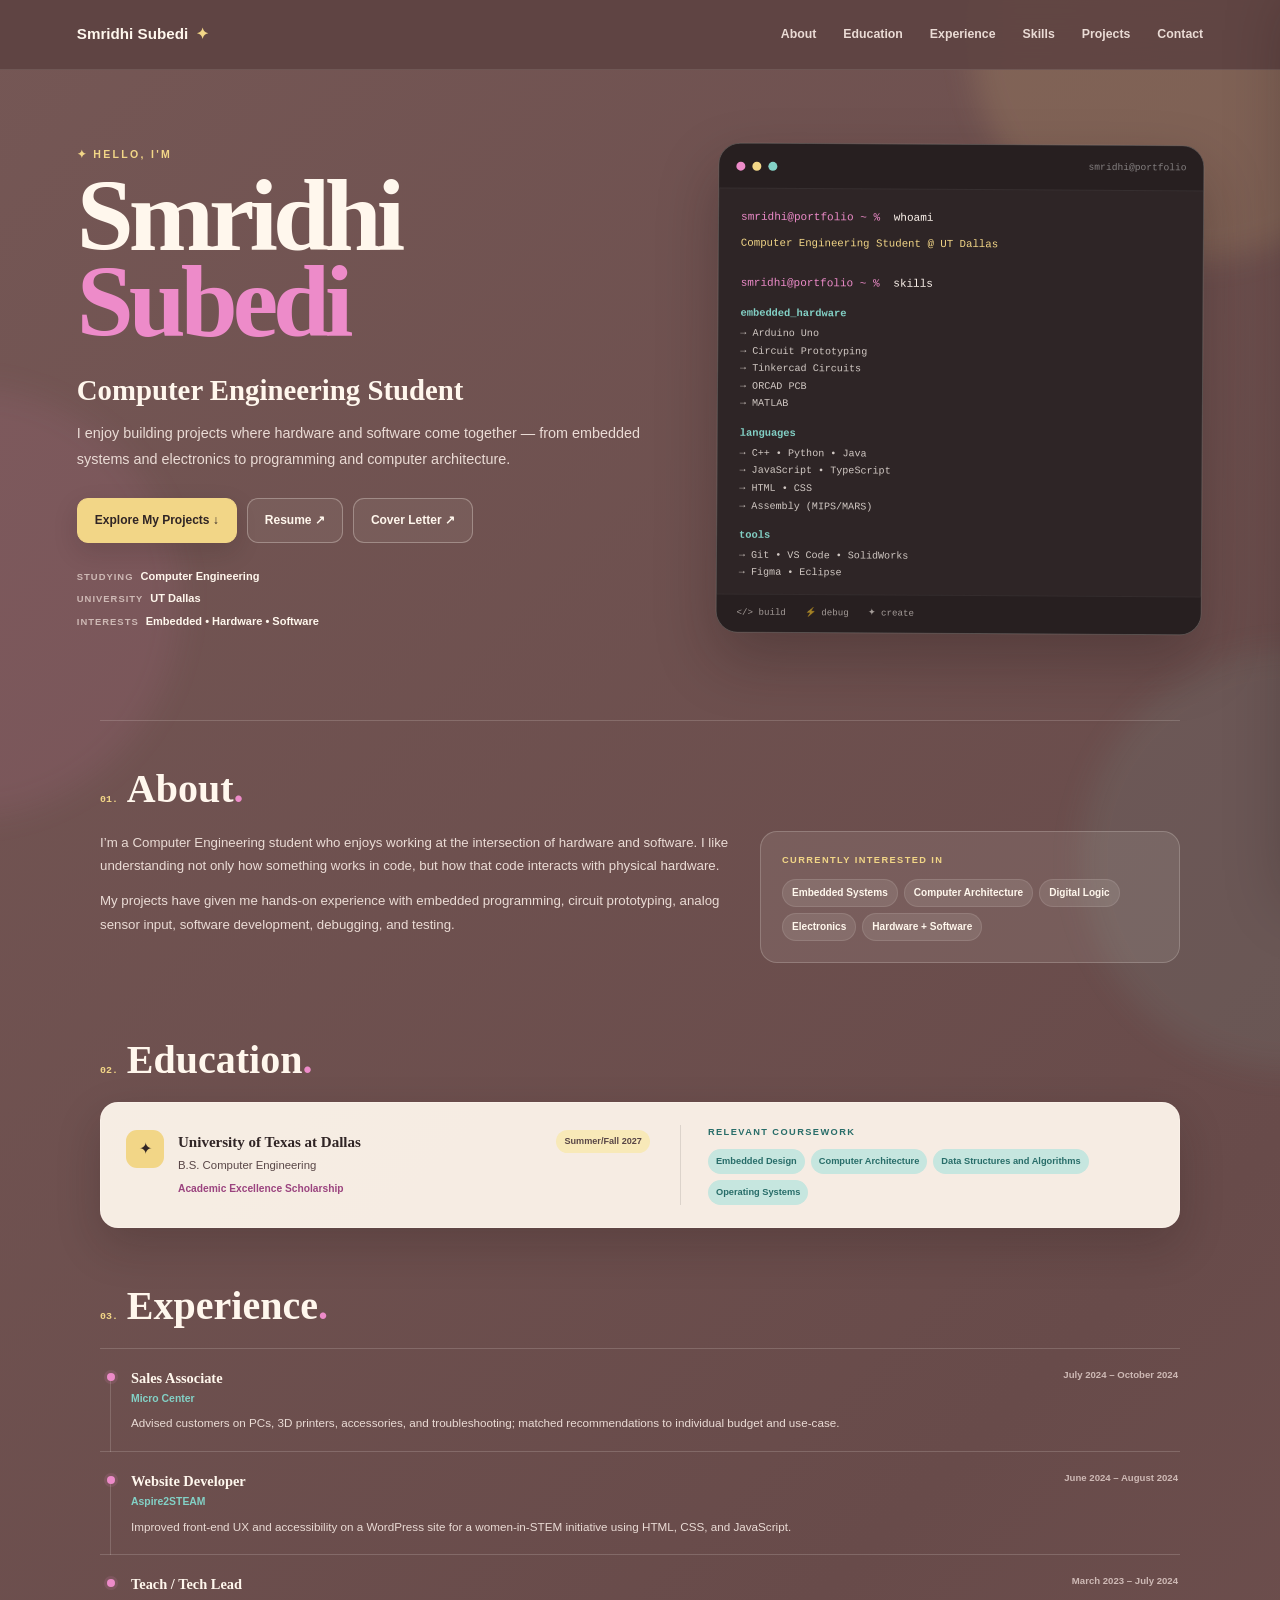
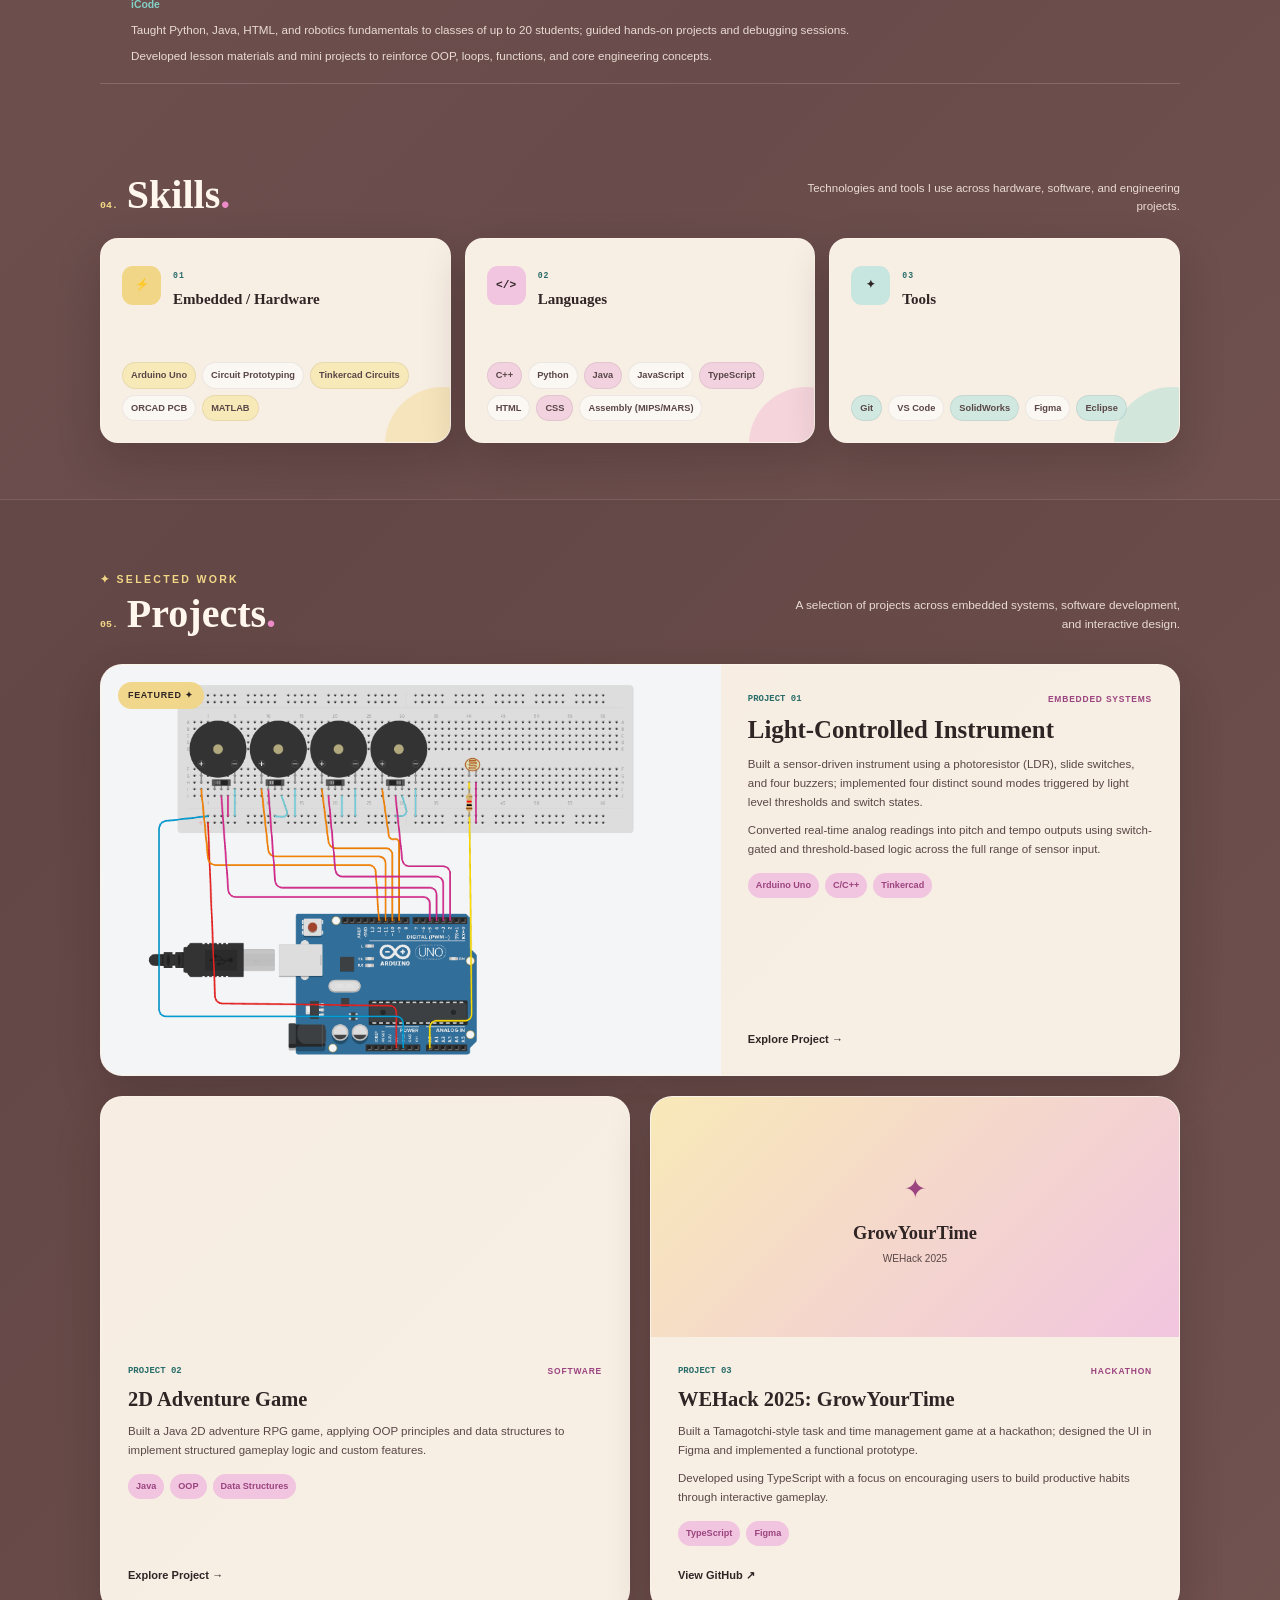
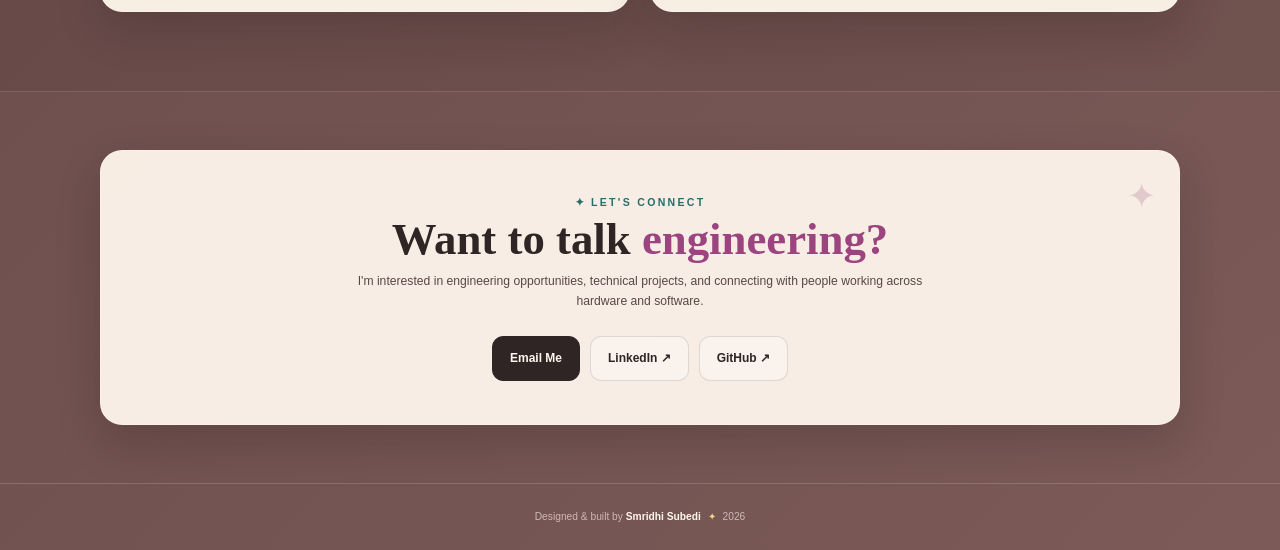
==== commit c1a08967: "Add skills and dark portfolio theme" ====
--- a/index.html
+++ b/index.html
@@ -3,11 +3,7 @@
 
 <head>
     <meta charset="UTF-8">
-
-    <meta
-        name="viewport"
-        content="width=device-width, initial-scale=1.0"
-    >
+    <meta name="viewport" content="width=device-width, initial-scale=1.0">
 
     <meta
         name="description"
@@ -19,13 +15,9 @@
     <link rel="stylesheet" href="./style.css">
 </head>
 
-
 <body>
 
-    <!-- =====================================================
-         DECORATIVE BACKGROUND
-    ====================================================== -->
-
+    <!-- DECORATIVE BACKGROUND -->
     <div class="background-shape shape-one"></div>
     <div class="background-shape shape-two"></div>
     <div class="background-shape shape-three"></div>
@@ -43,17 +35,14 @@
                 Smridhi Subedi <span>✦</span>
             </a>
 
-
             <div class="desktop-nav">
-
                 <a href="#about">About</a>
                 <a href="#education">Education</a>
                 <a href="#experience">Experience</a>
+                <a href="#skills">Skills</a>
                 <a href="#projects">Projects</a>
                 <a href="#contact">Contact</a>
-
-            </div>
-
+            </div>
 
             <button
                 class="menu-button"
@@ -78,7 +67,6 @@
         id="mobileOverlay"
     ></div>
 
-
     <aside
         class="mobile-menu"
         id="mobileMenu"
@@ -87,9 +75,7 @@
 
         <div class="mobile-menu-header">
 
-            <span>
-                navigate ✦
-            </span>
+            <span>navigate ✦</span>
 
             <button
                 id="closeMenuButton"
@@ -101,24 +87,19 @@
 
         </div>
 
-
         <div class="mobile-links">
-
             <a href="#home">Home</a>
             <a href="#about">About</a>
             <a href="#education">Education</a>
             <a href="#experience">Experience</a>
+            <a href="#skills">Skills</a>
             <a href="#projects">Projects</a>
             <a href="#contact">Contact</a>
-
         </div>
 
-
         <div class="mobile-menu-footer">
 
-            <strong>
-                Computer Engineering
-            </strong>
+            <strong>Computer Engineering</strong>
 
             <span>
                 Embedded • Hardware • Software
@@ -135,30 +116,24 @@
              HERO
         ================================================== -->
 
-        <section
-            class="hero"
-            id="home"
-        >
-
-            <!-- LEFT -->
+        <section class="hero" id="home">
+
+            <!-- LEFT SIDE -->
 
             <div class="hero-content">
 
                 <p class="eyebrow">
                     ✦ HELLO, I'M
                 </p>
-
 
                 <h1>
                     Smridhi
                     <span>Subedi</span>
                 </h1>
 
-
                 <h2>
                     Computer Engineering Student
                 </h2>
-
 
                 <p class="hero-description">
                     I enjoy building projects where hardware and
@@ -172,26 +147,23 @@
 
                     <a
                         href="#projects"
-                        class="button button-dark"
+                        class="button button-yellow"
                     >
-                        Explore My Projects
-                        <span>↓</span>
+                        Explore My Projects ↓
                     </a>
-
 
                     <a
                         href="documents/Smridhi-Subedi-Resume.pdf"
                         target="_blank"
-                        class="button button-light"
+                        class="button button-outline"
                     >
-                        View Resume ↗
+                        Resume ↗
                     </a>
-
 
                     <a
                         href="documents/Smridhi-Subedi-Cover-Letter.pdf"
                         target="_blank"
-                        class="button button-light"
+                        class="button button-outline"
                     >
                         Cover Letter ↗
                     </a>
@@ -203,25 +175,16 @@
 
                     <div>
                         <span>STUDYING</span>
-
-                        <strong>
-                            Computer Engineering
-                        </strong>
-                    </div>
-
+                        <strong>Computer Engineering</strong>
+                    </div>
 
                     <div>
                         <span>UNIVERSITY</span>
-
-                        <strong>
-                            UT Dallas
-                        </strong>
-                    </div>
-
+                        <strong>UT Dallas</strong>
+                    </div>
 
                     <div>
                         <span>INTERESTS</span>
-
                         <strong>
                             Embedded • Hardware • Software
                         </strong>
@@ -232,20 +195,17 @@
             </div>
 
 
-            <!-- RIGHT: TERMINAL -->
+            <!-- RIGHT SIDE: TERMINAL -->
 
             <div class="terminal">
 
                 <div class="terminal-topbar">
 
                     <div class="terminal-dots">
-
                         <span class="terminal-dot dot-pink"></span>
                         <span class="terminal-dot dot-yellow"></span>
                         <span class="terminal-dot dot-teal"></span>
-
-                    </div>
-
+                    </div>
 
                     <span class="terminal-title">
                         smridhi@portfolio
@@ -285,41 +245,21 @@
                             skills
                         </p>
 
-
                         <div class="terminal-category">
 
-                            <p>
-                                embedded_hardware
-                            </p>
-
-                            <span>
-                                → Arduino Uno
-                            </span>
-
-                            <span>
-                                → Circuit Prototyping
-                            </span>
-
-                            <span>
-                                → Tinkercad Circuits
-                            </span>
-
-                            <span>
-                                → ORCAD PCB
-                            </span>
-
-                            <span>
-                                → MATLAB
-                            </span>
-
-                        </div>
-
+                            <p>embedded_hardware</p>
+
+                            <span>→ Arduino Uno</span>
+                            <span>→ Circuit Prototyping</span>
+                            <span>→ Tinkercad Circuits</span>
+                            <span>→ ORCAD PCB</span>
+                            <span>→ MATLAB</span>
+
+                        </div>
 
                         <div class="terminal-category">
 
-                            <p>
-                                languages
-                            </p>
+                            <p>languages</p>
 
                             <span>
                                 → C++ • Python • Java
@@ -339,12 +279,9 @@
 
                         </div>
 
-
                         <div class="terminal-category">
 
-                            <p>
-                                tools
-                            </p>
+                            <p>tools</p>
 
                             <span>
                                 → Git • VS Code • SolidWorks
@@ -370,7 +307,6 @@
                             experience
                         </p>
 
-
                         <div class="terminal-job">
 
                             <strong>
@@ -387,7 +323,6 @@
 
                         </div>
 
-
                         <div class="terminal-job">
 
                             <strong>
@@ -404,7 +339,6 @@
 
                         </div>
 
-
                         <div class="terminal-job">
 
                             <strong>
@@ -424,8 +358,6 @@
                     </div>
 
 
-                    <!-- FINAL PROMPT -->
-
                     <p class="terminal-command final-command">
 
                         <span class="terminal-prompt">
@@ -441,17 +373,9 @@
 
                 <div class="terminal-footer">
 
-                    <span>
-                        &lt;/&gt; build
-                    </span>
-
-                    <span>
-                        ⚡ debug
-                    </span>
-
-                    <span>
-                        ✦ create
-                    </span>
+                    <span>&lt;/&gt; build</span>
+                    <span>⚡ debug</span>
+                    <span>✦ create</span>
 
                 </div>
 
@@ -476,8 +400,7 @@
                 </span>
 
                 <h2>
-                    About
-                    <span>.</span>
+                    About<span>.</span>
                 </h2>
 
             </div>
@@ -495,7 +418,6 @@
                         interacts with physical hardware.
                     </p>
 
-
                     <p>
                         My projects have given me hands-on experience
                         with embedded programming, circuit
@@ -512,7 +434,6 @@
                         CURRENTLY INTERESTED IN
                     </p>
 
-
                     <div class="interest-list">
 
                         <span>Embedded Systems</span>
@@ -546,8 +467,7 @@
                 </span>
 
                 <h2>
-                    Education
-                    <span>.</span>
+                    Education<span>.</span>
                 </h2>
 
             </div>
@@ -578,13 +498,11 @@
 
                             </div>
 
-
                             <span class="graduation">
                                 Summer/Fall 2027
                             </span>
 
                         </div>
-
 
                         <span class="scholarship">
                             Academic Excellence Scholarship
@@ -601,24 +519,16 @@
                         RELEVANT COURSEWORK
                     </p>
 
-
                     <div class="course-tags">
 
-                        <span>
-                            Embedded Design
-                        </span>
-
-                        <span>
-                            Computer Architecture
-                        </span>
+                        <span>Embedded Design</span>
+                        <span>Computer Architecture</span>
 
                         <span>
                             Data Structures and Algorithms
                         </span>
 
-                        <span>
-                            Operating Systems
-                        </span>
+                        <span>Operating Systems</span>
 
                     </div>
 
@@ -645,8 +555,7 @@
                 </span>
 
                 <h2>
-                    Experience
-                    <span>.</span>
+                    Experience<span>.</span>
                 </h2>
 
             </div>
@@ -659,9 +568,7 @@
                 <article class="experience-item">
 
                     <div class="timeline">
-
                         <span></span>
-
                     </div>
 
 
@@ -681,13 +588,11 @@
 
                             </div>
 
-
                             <span>
                                 July 2024 – October 2024
                             </span>
 
                         </div>
-
 
                         <p class="experience-description">
                             Advised customers on PCs, 3D printers,
@@ -706,9 +611,7 @@
                 <article class="experience-item">
 
                     <div class="timeline">
-
                         <span></span>
-
                     </div>
 
 
@@ -728,13 +631,11 @@
 
                             </div>
 
-
                             <span>
                                 June 2024 – August 2024
                             </span>
 
                         </div>
-
 
                         <p class="experience-description">
                             Improved front-end UX and accessibility
@@ -753,9 +654,7 @@
                 <article class="experience-item">
 
                     <div class="timeline">
-
                         <span></span>
-
                     </div>
 
 
@@ -775,13 +674,11 @@
 
                             </div>
 
-
                             <span>
                                 March 2023 – July 2024
                             </span>
 
                         </div>
-
 
                         <p class="experience-description">
                             Taught Python, Java, HTML, and robotics
@@ -790,7 +687,6 @@
                             debugging sessions.
                         </p>
 
-
                         <p class="experience-description">
                             Developed lesson materials and mini
                             projects to reinforce OOP, loops,
@@ -807,6 +703,163 @@
 
 
         <!-- =================================================
+             SKILLS
+        ================================================== -->
+
+        <section
+            class="section skills-section"
+            id="skills"
+        >
+
+            <div class="skills-heading-row">
+
+                <div class="section-title">
+
+                    <span class="section-number">
+                        04.
+                    </span>
+
+                    <h2>
+                        Skills<span>.</span>
+                    </h2>
+
+                </div>
+
+                <p class="skills-intro">
+                    Technologies and tools I use across
+                    hardware, software, and engineering projects.
+                </p>
+
+            </div>
+
+
+            <div class="skills-grid">
+
+                <!-- HARDWARE -->
+
+                <article class="skill-card hardware-card">
+
+                    <div class="skill-card-header">
+
+                        <div class="skill-icon">
+                            ⚡
+                        </div>
+
+                        <div>
+
+                            <span class="skill-number">
+                                01
+                            </span>
+
+                            <h3>
+                                Embedded / Hardware
+                            </h3>
+
+                        </div>
+
+                    </div>
+
+
+                    <div class="skill-card-tags">
+
+                        <span>Arduino Uno</span>
+                        <span>Circuit Prototyping</span>
+                        <span>Tinkercad Circuits</span>
+                        <span>ORCAD PCB</span>
+                        <span>MATLAB</span>
+
+                    </div>
+
+                </article>
+
+
+                <!-- LANGUAGES -->
+
+                <article class="skill-card languages-card">
+
+                    <div class="skill-card-header">
+
+                        <div class="skill-icon">
+                            &lt;/&gt;
+                        </div>
+
+                        <div>
+
+                            <span class="skill-number">
+                                02
+                            </span>
+
+                            <h3>
+                                Languages
+                            </h3>
+
+                        </div>
+
+                    </div>
+
+
+                    <div class="skill-card-tags">
+
+                        <span>C++</span>
+                        <span>Python</span>
+                        <span>Java</span>
+                        <span>JavaScript</span>
+                        <span>TypeScript</span>
+                        <span>HTML</span>
+                        <span>CSS</span>
+
+                        <span>
+                            Assembly (MIPS/MARS)
+                        </span>
+
+                    </div>
+
+                </article>
+
+
+                <!-- TOOLS -->
+
+                <article class="skill-card tools-card">
+
+                    <div class="skill-card-header">
+
+                        <div class="skill-icon">
+                            ✦
+                        </div>
+
+                        <div>
+
+                            <span class="skill-number">
+                                03
+                            </span>
+
+                            <h3>
+                                Tools
+                            </h3>
+
+                        </div>
+
+                    </div>
+
+
+                    <div class="skill-card-tags">
+
+                        <span>Git</span>
+                        <span>VS Code</span>
+                        <span>SolidWorks</span>
+                        <span>Figma</span>
+                        <span>Eclipse</span>
+
+                    </div>
+
+                </article>
+
+            </div>
+
+        </section>
+
+
+        <!-- =================================================
              PROJECTS
         ================================================== -->
 
@@ -823,22 +876,19 @@
                         ✦ SELECTED WORK
                     </p>
 
-
                     <div class="section-title project-title">
 
                         <span class="section-number">
-                            04.
+                            05.
                         </span>
 
                         <h2>
-                            Projects
-                            <span>.</span>
+                            Projects<span>.</span>
                         </h2>
 
                     </div>
 
                 </div>
-
 
                 <p class="projects-description">
                     A selection of projects across embedded
@@ -849,9 +899,7 @@
             </div>
 
 
-            <!-- =============================================
-                 LIGHT CONTROLLED INSTRUMENT
-            ============================================== -->
+            <!-- LIGHT CONTROLLED INSTRUMENT -->
 
             <article class="featured-project project-card">
 
@@ -865,7 +913,6 @@
                         alt="Light-Controlled Instrument project"
                     >
 
-
                     <span class="featured-label">
                         FEATURED ✦
                     </span>
@@ -877,9 +924,7 @@
 
                     <div class="project-meta">
 
-                        <span>
-                            PROJECT 01
-                        </span>
+                        <span>PROJECT 01</span>
 
                         <span>
                             EMBEDDED SYSTEMS
@@ -923,18 +968,13 @@
                         href="projects/light-controlled-instrument.html"
                         class="project-button"
                     >
-                        Explore Project
-                        <span>→</span>
+                        Explore Project →
                     </a>
 
                 </div>
 
             </article>
 
-
-            <!-- =============================================
-                 SMALLER PROJECTS
-            ============================================== -->
 
             <div class="project-grid">
 
@@ -969,13 +1009,8 @@
 
                         <div class="project-meta">
 
-                            <span>
-                                PROJECT 02
-                            </span>
-
-                            <span>
-                                SOFTWARE
-                            </span>
+                            <span>PROJECT 02</span>
+                            <span>SOFTWARE</span>
 
                         </div>
 
@@ -1006,8 +1041,7 @@
                             href="projects/java-game.html"
                             class="project-button"
                         >
-                            Explore Project
-                            <span>→</span>
+                            Explore Project →
                         </a>
 
                     </div>
@@ -1040,20 +1074,14 @@
 
                         <div class="project-meta">
 
-                            <span>
-                                PROJECT 03
-                            </span>
-
-                            <span>
-                                HACKATHON
-                            </span>
+                            <span>PROJECT 03</span>
+                            <span>HACKATHON</span>
 
                         </div>
 
 
                         <h3>
-                            WEHack 2025:
-                            GrowYourTime
+                            WEHack 2025: GrowYourTime
                         </h3>
 
 
@@ -1086,8 +1114,7 @@
                             rel="noopener noreferrer"
                             class="project-button"
                         >
-                            View GitHub
-                            <span>↗</span>
+                            View GitHub ↗
                         </a>
 
                     </div>
@@ -1114,17 +1141,14 @@
                     ✦
                 </span>
 
-
                 <p class="eyebrow">
                     ✦ LET'S CONNECT
                 </p>
-
 
                 <h2>
                     Want to talk
                     <span>engineering?</span>
                 </h2>
-
 
                 <p class="contact-description">
                     I'm interested in engineering opportunities,
@@ -1142,22 +1166,20 @@
                         Email Me
                     </button>
 
-
                     <a
                         href="https://linkedin.com/in/smridhi-subedi-8a55b8218"
                         target="_blank"
                         rel="noopener noreferrer"
-                        class="button button-light"
+                        class="button button-card"
                     >
                         LinkedIn ↗
                     </a>
-
 
                     <a
                         href="https://github.com/smirsr"
                         target="_blank"
                         rel="noopener noreferrer"
-                        class="button button-light"
+                        class="button button-card"
                     >
                         GitHub ↗
                     </a>
@@ -1171,9 +1193,7 @@
     </main>
 
 
-    <!-- =====================================================
-         FOOTER
-    ====================================================== -->
+    <!-- FOOTER -->
 
     <footer>
 
@@ -1188,7 +1208,7 @@
 
 
     <!-- =====================================================
-         EMAIL MODAL
+         EMAIL POPUP
     ====================================================== -->
 
     <div
@@ -1217,17 +1237,13 @@
                 ✉
             </div>
 
-
-            <p class="eyebrow">
+            <p class="eyebrow dark-eyebrow">
                 ✦ LET'S CONNECT
             </p>
 
-
             <h2 id="emailModalTitle">
-                Get in touch
-                <span>.</span>
+                Get in touch<span>.</span>
             </h2>
-
 
             <p>
                 Copy my email below and paste it into your
@@ -1240,7 +1256,6 @@
                 <span id="emailText">
                     smridhisubedi@yahoo.com
                 </span>
-
 
                 <button id="copyEmailButton">
                     Copy
--- a/style.css
+++ b/style.css
@@ -1,5 +1,6 @@
 /* =========================================================
    SMRIDHI SUBEDI PORTFOLIO
+   DARK DUSTY ROSE / BROWN THEME
 ========================================================= */
 
 
@@ -9,31 +10,47 @@
 
 :root {
 
-    --background: #d9b9b1;
-    --background-light: #e4c9c2;
-
-    --cream: #fff8ef;
-    --cream-soft: #f7e7df;
-
-    --yellow: #f3d98c;
-    --yellow-soft: #faedc4;
-
-    --pink: #b64a99;
-    --pink-soft: #efd0e6;
-
-    --teal: #247777;
-    --teal-soft: #cce4df;
-
-    --brown: #312626;
+    /* Main dark brownish-pink */
+    --background: #725553;
+    --background-deep: #644846;
+    --background-soft: #80615e;
+
+    /* Light colors */
+    --cream: #fff7ed;
+    --cream-soft: #f5e3d8;
+
+    /* Yellow */
+    --yellow: #f2d687;
+    --yellow-soft: #f8e9b8;
+
+    /* Pink */
+    --pink: #ed8bc9;
+    --pink-soft: #f1c5df;
+    --pink-dark: #9b447f;
+
+    /* Teal */
+    --teal: #83d1c6;
+    --teal-soft: #c6e6df;
+    --teal-dark: #286d69;
+
+    /* Dark text for light cards */
+    --brown: #302525;
     --brown-soft: #594747;
 
-    --muted: #796565;
-
-    --border: rgba(49, 38, 38, 0.14);
+    /* Light text for dark background */
+    --light-text: #fff7ef;
+    --light-text-soft: #eadbd5;
+    --light-muted: #ceb9b5;
+
+    --border-light:
+        rgba(255, 247, 239, 0.17);
+
+    --border-dark:
+        rgba(48, 37, 37, 0.13);
 
     --shadow:
         0 18px 45px
-        rgba(68, 44, 44, 0.10);
+        rgba(32, 20, 20, 0.20);
 
 }
 
@@ -60,18 +77,21 @@
     background:
         linear-gradient(
             135deg,
-            #d9bbb3 0%,
-            #d5b2ac 50%,
-            #dfc1b9 100%
+            #755755 0%,
+            #684b4a 48%,
+            #7b5a57 100%
         );
 
-    color: var(--brown);
+    color: var(--light-text);
 
     font-family:
         Inter,
         -apple-system,
         BlinkMacSystemFont,
         "Segoe UI",
+        Roboto,
+        Helvetica,
+        Arial,
         sans-serif;
 
     line-height: 1.6;
@@ -88,8 +108,7 @@
 }
 
 
-button,
-input {
+button {
     font: inherit;
 }
 
@@ -107,7 +126,7 @@
 
 
 /* =========================================================
-   DECORATION
+   BACKGROUND DECORATIONS
 ========================================================= */
 
 .background-shape {
@@ -118,48 +137,44 @@
     border-radius: 50%;
 
     pointer-events: none;
+
+    filter: blur(15px);
 }
 
 
 .shape-one {
+    width: 450px;
+    height: 450px;
+
+    top: -190px;
+    right: -140px;
+
+    background:
+        rgba(242, 214, 135, 0.13);
+}
+
+
+.shape-two {
+    width: 430px;
+    height: 430px;
+
+    top: 43%;
+    left: -250px;
+
+    background:
+        rgba(237, 139, 201, 0.08);
+}
+
+
+.shape-three {
     width: 420px;
     height: 420px;
 
-    top: -180px;
-    right: -130px;
+    right: -220px;
+    bottom: -170px;
 
     background:
-        rgba(243, 217, 140, 0.28);
-
-    filter: blur(10px);
-}
-
-
-.shape-two {
-    width: 420px;
-    height: 420px;
-
-    top: 45%;
-    left: -230px;
-
-    background:
-        rgba(182, 74, 153, 0.09);
-
-    filter: blur(15px);
-}
-
-
-.shape-three {
-    width: 400px;
-    height: 400px;
-
-    right: -220px;
-    bottom: -160px;
-
-    background:
-        rgba(36, 119, 119, 0.09);
-
-    filter: blur(15px);
+        rgba(131, 209, 198, 0.08);
 }
 
 
@@ -182,10 +197,11 @@
     align-items: center;
 
     border-bottom:
-        1px solid var(--border);
+        1px solid
+        rgba(255, 247, 239, 0.10);
 
     background:
-        rgba(217, 185, 177, 0.88);
+        rgba(94, 67, 66, 0.90);
 
     backdrop-filter: blur(16px);
     -webkit-backdrop-filter: blur(16px);
@@ -205,7 +221,7 @@
 
 
 .nav-logo {
-    color: var(--brown);
+    color: var(--cream);
 
     text-decoration: none;
 
@@ -217,27 +233,27 @@
 .nav-logo span {
     margin-left: 4px;
 
-    color: var(--pink);
+    color: var(--yellow);
 }
 
 
 .desktop-nav {
     display: flex;
 
-    gap: 28px;
-
     align-items: center;
+
+    gap: 27px;
 }
 
 
 .desktop-nav a {
     position: relative;
 
-    color: var(--brown-soft);
+    color: var(--light-text-soft);
 
     text-decoration: none;
 
-    font-size: 0.79rem;
+    font-size: 0.77rem;
     font-weight: 700;
 }
 
@@ -255,9 +271,14 @@
 
     border-radius: 100px;
 
-    background: var(--pink);
+    background: var(--yellow);
 
     transition: width 0.2s ease;
+}
+
+
+.desktop-nav a:hover {
+    color: var(--cream);
 }
 
 
@@ -275,7 +296,7 @@
 
     background: transparent;
 
-    color: var(--brown);
+    color: var(--cream);
 
     font-size: 26px;
 
@@ -297,7 +318,7 @@
     padding:
         125px
         0
-        70px;
+        68px;
 
     display: grid;
 
@@ -314,7 +335,7 @@
 .eyebrow {
     margin: 0;
 
-    color: var(--teal);
+    color: var(--yellow);
 
     font-size: 0.66rem;
     font-weight: 900;
@@ -329,7 +350,7 @@
         0
         0;
 
-    color: var(--brown);
+    color: var(--cream);
 
     font-family:
         Georgia,
@@ -340,7 +361,7 @@
         clamp(
             4.4rem,
             8vw,
-            7.1rem
+            7rem
         );
 
     line-height: 0.84;
@@ -362,7 +383,7 @@
         0
         13px;
 
-    color: var(--brown);
+    color: var(--cream);
 
     font-family:
         Georgia,
@@ -381,13 +402,13 @@
 
 
 .hero-description {
-    max-width: 610px;
+    max-width: 600px;
 
     margin: 0;
 
-    color: var(--brown-soft);
-
-    font-size: 0.91rem;
+    color: var(--light-text-soft);
+
+    font-size: 0.9rem;
 
     line-height: 1.8;
 }
@@ -427,20 +448,57 @@
 
     text-decoration: none;
 
-    font-size: 0.76rem;
+    font-size: 0.75rem;
     font-weight: 800;
 
     cursor: pointer;
 
     transition:
         transform 0.2s ease,
-        box-shadow 0.2s ease,
-        background 0.2s ease;
+        background 0.2s ease,
+        box-shadow 0.2s ease;
 }
 
 
 .button:hover {
     transform: translateY(-2px);
+}
+
+
+.button-yellow {
+    border:
+        1px solid var(--yellow);
+
+    background: var(--yellow);
+
+    color: var(--brown);
+
+    box-shadow:
+        0 9px 24px
+        rgba(33, 21, 21, 0.15);
+}
+
+
+.button-yellow:hover {
+    background: #f6df9d;
+}
+
+
+.button-outline {
+    border:
+        1px solid
+        rgba(255, 247, 239, 0.30);
+
+    background:
+        rgba(255, 247, 239, 0.06);
+
+    color: var(--cream);
+}
+
+
+.button-outline:hover {
+    background:
+        rgba(255, 247, 239, 0.13);
 }
 
 
@@ -451,34 +509,17 @@
     background: var(--brown);
 
     color: var(--cream);
-
-    box-shadow:
-        0 8px 22px
-        rgba(49, 38, 38, 0.12);
-}
-
-
-.button-dark:hover {
-    box-shadow:
-        0 12px 27px
-        rgba(49, 38, 38, 0.18);
-}
-
-
-.button-light {
+}
+
+
+.button-card {
     border:
-        1px solid var(--border);
+        1px solid var(--border-dark);
 
     background:
-        rgba(255, 248, 239, 0.42);
+        rgba(255,255,255,0.32);
 
     color: var(--brown);
-}
-
-
-.button-light:hover {
-    background:
-        rgba(255, 248, 239, 0.70);
 }
 
 
@@ -502,33 +543,24 @@
 
     align-items: baseline;
 
-    gap: 6px;
+    gap: 7px;
 }
 
 
 .hero-details span {
-    color: var(--brown-soft);
-
-    font-family:
-        Georgia,
-        "Times New Roman",
-        serif;
+    color: var(--light-muted);
+
+    font-size: 0.59rem;
+    font-weight: 800;
+
+    letter-spacing: 1px;
+}
+
+
+.hero-details strong {
+    color: var(--cream);
 
     font-size: 0.69rem;
-
-    letter-spacing: 0.6px;
-}
-
-
-.hero-details strong {
-    color: var(--brown);
-
-    font-family:
-        Georgia,
-        "Times New Roman",
-        serif;
-
-    font-size: 0.75rem;
 }
 
 
@@ -541,19 +573,19 @@
 
     border:
         1px solid
-        rgba(255, 248, 239, 0.68);
+        rgba(255, 247, 239, 0.20);
 
     border-radius: 22px;
 
-    background: #302727;
-
-    color: #f9eee9;
+    background: #2e2526;
+
+    color: #fff6ef;
 
     box-shadow:
-        0 25px 55px
-        rgba(58, 39, 39, 0.18);
-
-    transform: rotate(0.4deg);
+        0 27px 60px
+        rgba(28, 17, 17, 0.28);
+
+    transform: rotate(0.35deg);
 }
 
 
@@ -573,7 +605,7 @@
         1px solid
         rgba(255,255,255,0.07);
 
-    background: #292121;
+    background: #271f20;
 }
 
 
@@ -593,7 +625,7 @@
 
 
 .dot-pink {
-    background: #e98acb;
+    background: var(--pink);
 }
 
 
@@ -603,20 +635,20 @@
 
 
 .dot-teal {
-    background: #62b9b0;
+    background: var(--teal);
 }
 
 
 .terminal-title {
     color:
-        rgba(255,255,255,0.45);
+        rgba(255,255,255,0.43);
 
     font-family:
         "SFMono-Regular",
         Consolas,
         monospace;
 
-    font-size: 0.61rem;
+    font-size: 0.6rem;
 }
 
 
@@ -640,8 +672,8 @@
     scrollbar-width: thin;
 
     scrollbar-color:
-        rgba(243, 217, 140, 0.55)
-        rgba(255,255,255,0.04);
+        rgba(242,214,135,0.55)
+        rgba(255,255,255,0.03);
 }
 
 
@@ -660,7 +692,7 @@
     border-radius: 20px;
 
     background:
-        rgba(243, 217, 140, 0.45);
+        rgba(242,214,135,0.45);
 }
 
 
@@ -677,7 +709,7 @@
 
     color: #fff6ef;
 
-    font-size: 0.7rem;
+    font-size: 0.69rem;
 
     line-height: 1.55;
 }
@@ -686,7 +718,7 @@
 .terminal-prompt {
     margin-right: 7px;
 
-    color: #e98acb;
+    color: var(--pink);
 }
 
 
@@ -695,7 +727,7 @@
 
     color: var(--yellow);
 
-    font-size: 0.68rem;
+    font-size: 0.67rem;
 }
 
 
@@ -718,18 +750,18 @@
         0
         2px;
 
-    color: #7fd1c7;
-
-    font-size: 0.66rem;
+    color: var(--teal);
+
+    font-size: 0.65rem;
     font-weight: 800;
 }
 
 
 .terminal-category span {
     color:
-        rgba(255, 246, 239, 0.77);
-
-    font-size: 0.64rem;
+        rgba(255,246,239,0.78);
+
+    font-size: 0.63rem;
 
     line-height: 1.45;
 }
@@ -751,9 +783,9 @@
 
 
 .terminal-job strong {
-    color: #7fd1c7;
-
-    font-size: 0.65rem;
+    color: var(--teal);
+
+    font-size: 0.64rem;
 }
 
 
@@ -763,7 +795,7 @@
     color:
         rgba(255,246,239,0.80);
 
-    font-size: 0.62rem;
+    font-size: 0.61rem;
 }
 
 
@@ -774,9 +806,9 @@
     align-self: center;
 
     color:
-        rgba(255,246,239,0.40);
-
-    font-size: 0.55rem;
+        rgba(255,246,239,0.42);
+
+    font-size: 0.54rem;
 }
 
 
@@ -826,22 +858,22 @@
         1px solid
         rgba(255,255,255,0.06);
 
-    background: #292121;
+    background: #271f20;
 
     color:
-        rgba(255,246,239,0.57);
+        rgba(255,246,239,0.58);
 
     font-family:
         "SFMono-Regular",
         Consolas,
         monospace;
 
-    font-size: 0.58rem;
+    font-size: 0.57rem;
 }
 
 
 /* =========================================================
-   GENERAL SECTION
+   GENERAL SECTIONS
 ========================================================= */
 
 .section,
@@ -855,20 +887,20 @@
 
 .section {
     padding:
-        45px
+        44px
         0;
 }
 
 
 .compact-section {
     padding:
-        34px
+        33px
         0;
 }
 
 
 section[id] {
-    scroll-margin-top: 88px;
+    scroll-margin-top: 87px;
 }
 
 
@@ -879,19 +911,19 @@
 
     gap: 9px;
 
-    margin-bottom: 23px;
+    margin-bottom: 22px;
 }
 
 
 .section-number {
-    color: var(--teal);
+    color: var(--yellow);
 
     font-family:
         "SFMono-Regular",
         Consolas,
         monospace;
 
-    font-size: 0.63rem;
+    font-size: 0.62rem;
     font-weight: 850;
 }
 
@@ -899,7 +931,7 @@
 .section-title h2 {
     margin: 0;
 
-    color: var(--brown);
+    color: var(--cream);
 
     font-family:
         Georgia,
@@ -925,12 +957,12 @@
 .small-label {
     margin: 0;
 
-    color: var(--teal);
-
-    font-size: 0.59rem;
+    color: var(--teal-dark);
+
+    font-size: 0.58rem;
     font-weight: 900;
 
-    letter-spacing: 1.5px;
+    letter-spacing: 1.4px;
 }
 
 
@@ -939,10 +971,11 @@
 ========================================================= */
 
 .about-section {
-    padding-top: 50px;
+    padding-top: 48px;
 
     border-top:
-        1px solid var(--border);
+        1px solid
+        var(--border-light);
 }
 
 
@@ -953,7 +986,7 @@
         1.2fr
         0.8fr;
 
-    gap: 32px;
+    gap: 30px;
 }
 
 
@@ -965,9 +998,9 @@
         0
         12px;
 
-    color: var(--brown-soft);
-
-    font-size: 0.84rem;
+    color: var(--light-text-soft);
+
+    font-size: 0.83rem;
 
     line-height: 1.75;
 }
@@ -978,12 +1011,17 @@
 
     border:
         1px solid
-        rgba(255,248,239,0.50);
+        rgba(255,247,239,0.20);
 
     border-radius: 17px;
 
     background:
-        rgba(255,248,239,0.38);
+        rgba(255,247,239,0.09);
+}
+
+
+.about-card .small-label {
+    color: var(--yellow);
 }
 
 
@@ -1003,13 +1041,18 @@
         5px
         9px;
 
+    border:
+        1px solid
+        rgba(255,247,239,0.11);
+
     border-radius: 100px;
 
-    background: var(--yellow-soft);
-
-    color: var(--brown-soft);
-
-    font-size: 0.64rem;
+    background:
+        rgba(255,247,239,0.10);
+
+    color: var(--cream);
+
+    font-size: 0.63rem;
     font-weight: 700;
 }
 
@@ -1040,16 +1083,16 @@
 
     border:
         1px solid
-        rgba(255,248,239,0.57);
+        rgba(255,247,239,0.38);
 
     border-radius: 18px;
 
     background:
-        rgba(255,248,239,0.49);
-
-    box-shadow:
-        0 10px 30px
-        rgba(68,44,44,0.06);
+        rgba(255,247,237,0.94);
+
+    color: var(--brown);
+
+    box-shadow: var(--shadow);
 }
 
 
@@ -1117,7 +1160,7 @@
 
     color: var(--brown-soft);
 
-    font-size: 0.72rem;
+    font-size: 0.71rem;
 }
 
 
@@ -1134,7 +1177,7 @@
 
     color: var(--brown-soft);
 
-    font-size: 0.58rem;
+    font-size: 0.57rem;
     font-weight: 800;
 }
 
@@ -1144,9 +1187,9 @@
 
     margin-top: 6px;
 
-    color: var(--pink);
-
-    font-size: 0.65rem;
+    color: var(--pink-dark);
+
+    font-size: 0.64rem;
     font-weight: 750;
 }
 
@@ -1155,7 +1198,7 @@
     padding-left: 27px;
 
     border-left:
-        1px solid var(--border);
+        1px solid var(--border-dark);
 }
 
 
@@ -1179,9 +1222,9 @@
 
     background: var(--teal-soft);
 
-    color: #245e5e;
-
-    font-size: 0.59rem;
+    color: var(--teal-dark);
+
+    font-size: 0.58rem;
     font-weight: 700;
 }
 
@@ -1191,14 +1234,15 @@
 ========================================================= */
 
 .experience-section {
-    padding-top: 32px;
-    padding-bottom: 50px;
+    padding-top: 31px;
+    padding-bottom: 45px;
 }
 
 
 .experience-list {
     border-top:
-        1px solid var(--border);
+        1px solid
+        var(--border-light);
 }
 
 
@@ -1216,7 +1260,8 @@
         2px;
 
     border-bottom:
-        1px solid var(--border);
+        1px solid
+        var(--border-light);
 }
 
 
@@ -1245,7 +1290,7 @@
 
     box-shadow:
         0 0 0 3px
-        rgba(182,74,153,0.12);
+        rgba(237,139,201,0.13);
 }
 
 
@@ -1259,7 +1304,7 @@
 
     width: 1px;
 
-    background: var(--border);
+    background: var(--border-light);
 }
 
 
@@ -1282,7 +1327,7 @@
 .experience-heading h3 {
     margin: 0;
 
-    color: var(--brown);
+    color: var(--cream);
 
     font-family:
         Georgia,
@@ -1301,7 +1346,7 @@
 
     color: var(--teal);
 
-    font-size: 0.66rem;
+    font-size: 0.65rem;
     font-weight: 750;
 }
 
@@ -1309,9 +1354,9 @@
 .experience-heading > span {
     flex-shrink: 0;
 
-    color: var(--muted);
-
-    font-size: 0.61rem;
+    color: var(--light-muted);
+
+    font-size: 0.6rem;
     font-weight: 650;
 }
 
@@ -1324,11 +1369,285 @@
         0
         0;
 
+    color: var(--light-text-soft);
+
+    font-size: 0.73rem;
+
+    line-height: 1.6;
+}
+
+
+/* =========================================================
+   SKILLS
+========================================================= */
+
+.skills-section {
+    padding-top: 46px;
+    padding-bottom: 56px;
+}
+
+
+.skills-heading-row {
+    display: flex;
+
+    align-items: flex-end;
+    justify-content: space-between;
+
+    gap: 30px;
+
+    margin-bottom: 23px;
+}
+
+
+.skills-heading-row
+.section-title {
+    margin-bottom: 0;
+}
+
+
+.skills-intro {
+    max-width: 380px;
+
+    margin: 0;
+
+    color: var(--light-text-soft);
+
+    font-size: 0.72rem;
+
+    line-height: 1.6;
+
+    text-align: right;
+}
+
+
+.skills-grid {
+    display: grid;
+
+    grid-template-columns:
+        repeat(
+            3,
+            minmax(0, 1fr)
+        );
+
+    gap: 14px;
+}
+
+
+.skill-card {
+    position: relative;
+
+    overflow: hidden;
+
+    min-height: 205px;
+
+    display: flex;
+
+    flex-direction: column;
+
+    padding: 21px;
+
+    border:
+        1px solid
+        rgba(255,247,239,0.42);
+
+    border-radius: 18px;
+
+    background:
+        rgba(255,247,237,0.95);
+
+    color: var(--brown);
+
+    box-shadow: var(--shadow);
+
+    transition:
+        transform 0.2s ease,
+        box-shadow 0.2s ease;
+}
+
+
+.skill-card:hover {
+    transform: translateY(-4px);
+
+    box-shadow:
+        0 22px 50px
+        rgba(30,18,18,0.26);
+}
+
+
+.skill-card::after {
+    content: "";
+
+    position: absolute;
+
+    width: 115px;
+    height: 115px;
+
+    right: -50px;
+    bottom: -60px;
+
+    border-radius: 50%;
+
+    pointer-events: none;
+}
+
+
+.hardware-card::after {
+    background:
+        rgba(242,214,135,0.42);
+}
+
+
+.languages-card::after {
+    background:
+        rgba(237,139,201,0.27);
+}
+
+
+.tools-card::after {
+    background:
+        rgba(131,209,198,0.31);
+}
+
+
+.skill-card-header {
+    position: relative;
+
+    z-index: 1;
+
+    display: flex;
+
+    align-items: center;
+
+    gap: 12px;
+
+    margin-bottom: 18px;
+}
+
+
+.skill-icon {
+    width: 39px;
+    height: 39px;
+
+    flex-shrink: 0;
+
+    display: grid;
+
+    place-items: center;
+
+    border-radius: 11px;
+
+    color: var(--brown);
+
+    font-family:
+        "SFMono-Regular",
+        Consolas,
+        monospace;
+
+    font-size: 0.7rem;
+    font-weight: 900;
+}
+
+
+.hardware-card .skill-icon {
+    background: var(--yellow);
+}
+
+
+.languages-card .skill-icon {
+    background: var(--pink-soft);
+}
+
+
+.tools-card .skill-icon {
+    background: var(--teal-soft);
+}
+
+
+.skill-number {
+    color: var(--teal-dark);
+
+    font-family:
+        "SFMono-Regular",
+        Consolas,
+        monospace;
+
+    font-size: 0.51rem;
+    font-weight: 900;
+
+    letter-spacing: 1px;
+}
+
+
+.skill-card h3 {
+    margin:
+        1px
+        0
+        0;
+
+    color: var(--brown);
+
+    font-family:
+        Georgia,
+        "Times New Roman",
+        serif;
+
+    font-size: 0.94rem;
+}
+
+
+.skill-card-tags {
+    position: relative;
+
+    z-index: 1;
+
+    display: flex;
+
+    flex-wrap: wrap;
+
+    gap: 6px;
+
+    margin-top: auto;
+}
+
+
+.skill-card-tags span {
+    padding:
+        5px
+        8px;
+
+    border:
+        1px solid
+        rgba(48,37,37,0.08);
+
+    border-radius: 100px;
+
+    background:
+        rgba(255,255,255,0.52);
+
     color: var(--brown-soft);
 
-    font-size: 0.74rem;
-
-    line-height: 1.6;
+    font-size: 0.58rem;
+    font-weight: 700;
+}
+
+
+.hardware-card
+.skill-card-tags span:nth-child(odd) {
+    background: var(--yellow-soft);
+}
+
+
+.languages-card
+.skill-card-tags span:nth-child(odd) {
+    background:
+        rgba(241,197,223,0.67);
+}
+
+
+.tools-card
+.skill-card-tags span:nth-child(odd) {
+    background:
+        rgba(198,230,223,0.78);
 }
 
 
@@ -1340,9 +1659,9 @@
     position: relative;
 
     padding:
-        70px
+        72px
         0
-        78px;
+        80px;
 }
 
 
@@ -1365,14 +1684,14 @@
 
     border-top:
         1px solid
-        rgba(255,248,239,0.50);
+        rgba(255,247,239,0.13);
 
     border-bottom:
         1px solid
-        rgba(255,248,239,0.50);
+        rgba(255,247,239,0.13);
 
     background:
-        rgba(255,248,239,0.20);
+        rgba(42,28,28,0.08);
 }
 
 
@@ -1401,16 +1720,16 @@
 
     margin: 0;
 
-    color: var(--brown-soft);
-
-    font-size: 0.76rem;
+    color: var(--light-text-soft);
+
+    font-size: 0.74rem;
 
     text-align: right;
 }
 
 
 /* =========================================================
-   PROJECT CARD BASE
+   PROJECT CARDS
 ========================================================= */
 
 .project-card {
@@ -1418,12 +1737,14 @@
 
     border:
         1px solid
-        rgba(255,248,239,0.68);
+        rgba(255,247,239,0.43);
 
     border-radius: 22px;
 
     background:
-        rgba(255,248,239,0.69);
+        rgba(255,247,237,0.95);
+
+    color: var(--brown);
 
     box-shadow: var(--shadow);
 
@@ -1434,18 +1755,13 @@
 
 
 .project-card:hover {
-    transform:
-        translateY(-4px);
+    transform: translateY(-5px);
 
     box-shadow:
-        0 22px 50px
-        rgba(68,44,44,0.14);
-}
-
-
-/* =========================================================
-   FEATURED PROJECT
-========================================================= */
+        0 25px 55px
+        rgba(30,18,18,0.27);
+}
+
 
 .featured-project {
     display: grid;
@@ -1479,8 +1795,7 @@
 
     object-fit: cover;
 
-    transition:
-        transform 0.4s ease;
+    transition: transform 0.4s ease;
 }
 
 
@@ -1503,11 +1818,11 @@
     border-radius: 100px;
 
     background:
-        rgba(243,217,140,0.94);
+        rgba(242,214,135,0.95);
 
     color: var(--brown);
 
-    font-size: 0.57rem;
+    font-size: 0.56rem;
     font-weight: 900;
 
     letter-spacing: 0.7px;
@@ -1537,22 +1852,22 @@
 
 
 .project-meta span:first-child {
-    color: var(--teal);
+    color: var(--teal-dark);
 
     font-family:
         "SFMono-Regular",
         Consolas,
         monospace;
 
-    font-size: 0.57rem;
+    font-size: 0.56rem;
     font-weight: 850;
 }
 
 
 .project-meta span:last-child {
-    color: var(--pink);
-
-    font-size: 0.54rem;
+    color: var(--pink-dark);
+
+    font-size: 0.53rem;
     font-weight: 900;
 
     letter-spacing: 0.8px;
@@ -1586,7 +1901,7 @@
 
     color: var(--brown-soft);
 
-    font-size: 0.73rem;
+    font-size: 0.72rem;
 
     line-height: 1.65;
 }
@@ -1612,9 +1927,9 @@
 
     background: var(--pink-soft);
 
-    color: #8f3c79;
-
-    font-size: 0.58rem;
+    color: var(--pink-dark);
+
+    font-size: 0.57rem;
     font-weight: 750;
 }
 
@@ -1636,7 +1951,7 @@
 
     text-decoration: none;
 
-    font-size: 0.7rem;
+    font-size: 0.69rem;
     font-weight: 850;
 
     transition:
@@ -1648,12 +1963,12 @@
 .project-button:hover {
     gap: 11px;
 
-    color: var(--pink);
+    color: var(--pink-dark);
 }
 
 
 /* =========================================================
-   PROJECT GRID
+   SMALL PROJECT GRID
 ========================================================= */
 
 .project-grid {
@@ -1710,7 +2025,7 @@
         linear-gradient(
             135deg,
             var(--yellow-soft),
-            rgba(239,208,230,0.85)
+            var(--pink-soft)
         );
 }
 
@@ -1718,7 +2033,7 @@
 .grow-icon {
     margin-bottom: 8px;
 
-    color: var(--pink);
+    color: var(--pink-dark);
 
     font-size: 27px;
 }
@@ -1739,9 +2054,9 @@
 .grow-project-media span {
     margin-top: 2px;
 
-    color: var(--muted);
-
-    font-size: 0.64rem;
+    color: var(--brown-soft);
+
+    font-size: 0.63rem;
 }
 
 
@@ -1777,12 +2092,14 @@
 
     border:
         1px solid
-        rgba(255,248,239,0.63);
+        rgba(255,247,239,0.43);
 
     border-radius: 22px;
 
     background:
-        rgba(255,248,239,0.54);
+        rgba(255,247,237,0.94);
+
+    color: var(--brown);
 
     box-shadow: var(--shadow);
 
@@ -1797,9 +2114,14 @@
     right: 23px;
 
     color:
-        rgba(182,74,153,0.25);
+        rgba(155,68,127,0.22);
 
     font-size: 35px;
+}
+
+
+.contact-card .eyebrow {
+    color: var(--teal-dark);
 }
 
 
@@ -1828,7 +2150,7 @@
 
 
 .contact-card h2 span {
-    color: var(--pink);
+    color: var(--pink-dark);
 }
 
 
@@ -1839,7 +2161,7 @@
 
     color: var(--brown-soft);
 
-    font-size: 0.77rem;
+    font-size: 0.76rem;
 }
 
 
@@ -1858,13 +2180,14 @@
         20px;
 
     border-top:
-        1px solid var(--border);
-
-    color: var(--muted);
+        1px solid
+        var(--border-light);
+
+    color: var(--light-muted);
 
     text-align: center;
 
-    font-size: 0.65rem;
+    font-size: 0.64rem;
 }
 
 
@@ -1874,7 +2197,7 @@
 
 
 footer strong {
-    color: var(--brown);
+    color: var(--cream);
 }
 
 
@@ -1883,7 +2206,7 @@
         0
         4px;
 
-    color: var(--pink);
+    color: var(--yellow);
 }
 
 
@@ -1899,7 +2222,7 @@
     z-index: 1998;
 
     background:
-        rgba(49,38,38,0.38);
+        rgba(31,20,20,0.54);
 
     backdrop-filter: blur(5px);
     -webkit-backdrop-filter: blur(5px);
@@ -1938,18 +2261,17 @@
 
     padding: 23px;
 
-    background: #f0d8d1;
-
     border-left:
         1px solid
-        rgba(255,248,239,0.65);
+        rgba(255,247,239,0.17);
+
+    background: #604543;
 
     box-shadow:
         -20px 0 60px
-        rgba(68,44,44,0.18);
-
-    transition:
-        right 0.3s ease;
+        rgba(25,15,15,0.28);
+
+    transition: right 0.3s ease;
 }
 
 
@@ -1967,9 +2289,9 @@
     padding-bottom: 16px;
 
     border-bottom:
-        1px solid var(--border);
-
-    color: var(--pink);
+        1px solid var(--border-light);
+
+    color: var(--yellow);
 
     font-size: 0.75rem;
     font-weight: 850;
@@ -1987,14 +2309,15 @@
     padding: 0;
 
     border:
-        1px solid var(--border);
+        1px solid
+        var(--border-light);
 
     border-radius: 50%;
 
     background:
-        rgba(255,248,239,0.35);
-
-    color: var(--brown);
+        rgba(255,247,239,0.06);
+
+    color: var(--cream);
 
     font-size: 22px;
 
@@ -2017,9 +2340,10 @@
         3px;
 
     border-bottom:
-        1px solid var(--border);
-
-    color: var(--brown-soft);
+        1px solid
+        var(--border-light);
+
+    color: var(--light-text-soft);
 
     text-decoration: none;
 
@@ -2028,6 +2352,11 @@
 }
 
 
+.mobile-links a:hover {
+    color: var(--yellow);
+}
+
+
 .mobile-menu-footer {
     display: flex;
 
@@ -2038,19 +2367,19 @@
     padding-top: 16px;
 
     border-top:
-        1px solid var(--border);
+        1px solid var(--border-light);
 }
 
 
 .mobile-menu-footer strong {
-    color: var(--brown);
+    color: var(--cream);
 
     font-size: 0.73rem;
 }
 
 
 .mobile-menu-footer span {
-    color: var(--muted);
+    color: var(--light-muted);
 
     font-size: 0.61rem;
 }
@@ -2075,7 +2404,7 @@
     padding: 20px;
 
     background:
-        rgba(49,38,38,0.43);
+        rgba(30,19,19,0.61);
 
     backdrop-filter: blur(8px);
     -webkit-backdrop-filter: blur(8px);
@@ -2115,11 +2444,13 @@
 
     border-radius: 22px;
 
-    background: #f4ddd6;
+    background: var(--cream-soft);
+
+    color: var(--brown);
 
     box-shadow:
         0 28px 65px
-        rgba(68,44,44,0.24);
+        rgba(25,15,15,0.30);
 
     text-align: center;
 }
@@ -2141,12 +2472,12 @@
     padding: 0;
 
     border:
-        1px solid var(--border);
+        1px solid var(--border-dark);
 
     border-radius: 50%;
 
     background:
-        rgba(255,248,239,0.30);
+        rgba(255,255,255,0.30);
 
     color: var(--brown);
 
@@ -2176,6 +2507,11 @@
     color: var(--brown);
 
     font-size: 21px;
+}
+
+
+.dark-eyebrow {
+    color: var(--teal-dark);
 }
 
 
@@ -2197,7 +2533,7 @@
 
 
 .email-modal h2 span {
-    color: var(--pink);
+    color: var(--pink-dark);
 }
 
 
@@ -2230,12 +2566,12 @@
         13px;
 
     border:
-        1px solid var(--border);
+        1px solid var(--border-dark);
 
     border-radius: 12px;
 
     background:
-        rgba(255,248,239,0.48);
+        rgba(255,255,255,0.40);
 }
 
 
@@ -2284,7 +2620,7 @@
         0 !important;
 
     color:
-        var(--teal) !important;
+        var(--teal-dark) !important;
 
     font-size:
         0.66rem !important;
@@ -2293,8 +2629,7 @@
 
     opacity: 0;
 
-    transition:
-        opacity 0.2s ease;
+    transition: opacity 0.2s ease;
 }
 
 
@@ -2305,7 +2640,6 @@
 
 /* =========================================================
    PROJECT DETAIL PAGES
-   Keeps your existing project pages styled.
 ========================================================= */
 
 .project-page-hero {
@@ -2328,7 +2662,7 @@
         0
         15px;
 
-    color: var(--brown);
+    color: var(--cream);
 
     font-family:
         Georgia,
@@ -2354,7 +2688,7 @@
 .project-page-description {
     max-width: 700px;
 
-    color: var(--brown-soft);
+    color: var(--light-text-soft);
 
     font-size: 0.88rem;
 }
@@ -2382,7 +2716,7 @@
 
     background: var(--yellow-soft);
 
-    color: var(--brown-soft);
+    color: var(--brown);
 
     font-size: 0.65rem;
     font-weight: 700;
@@ -2421,12 +2755,14 @@
 
     border:
         1px solid
-        rgba(255,248,239,0.60);
+        rgba(255,247,239,0.42);
 
     border-radius: 17px;
 
     background:
-        rgba(255,248,239,0.50);
+        rgba(255,247,237,0.94);
+
+    color: var(--brown);
 }
 
 
@@ -2551,7 +2887,31 @@
         border-left: 0;
 
         border-top:
-            1px solid var(--border);
+            1px solid var(--border-dark);
+    }
+
+
+    .skills-grid {
+        grid-template-columns: 1fr;
+    }
+
+
+    .skill-card {
+        min-height: 0;
+    }
+
+
+    .skills-heading-row {
+        align-items: flex-start;
+
+        flex-direction: column;
+
+        gap: 8px;
+    }
+
+
+    .skills-intro {
+        text-align: left;
     }
 
 
@@ -2747,11 +3107,17 @@
     }
 
 
+    .skills-section {
+        padding-top: 37px;
+        padding-bottom: 45px;
+    }
+
+
     .projects-section {
         padding:
-            54px
+            55px
             0
-            60px;
+            61px;
     }
 
 
@@ -2857,10 +3223,7 @@
    REDUCED MOTION
 ========================================================= */
 
-@media (
-    prefers-reduced-motion:
-    reduce
-) {
+@media (prefers-reduced-motion: reduce) {
 
     html {
         scroll-behavior: auto;
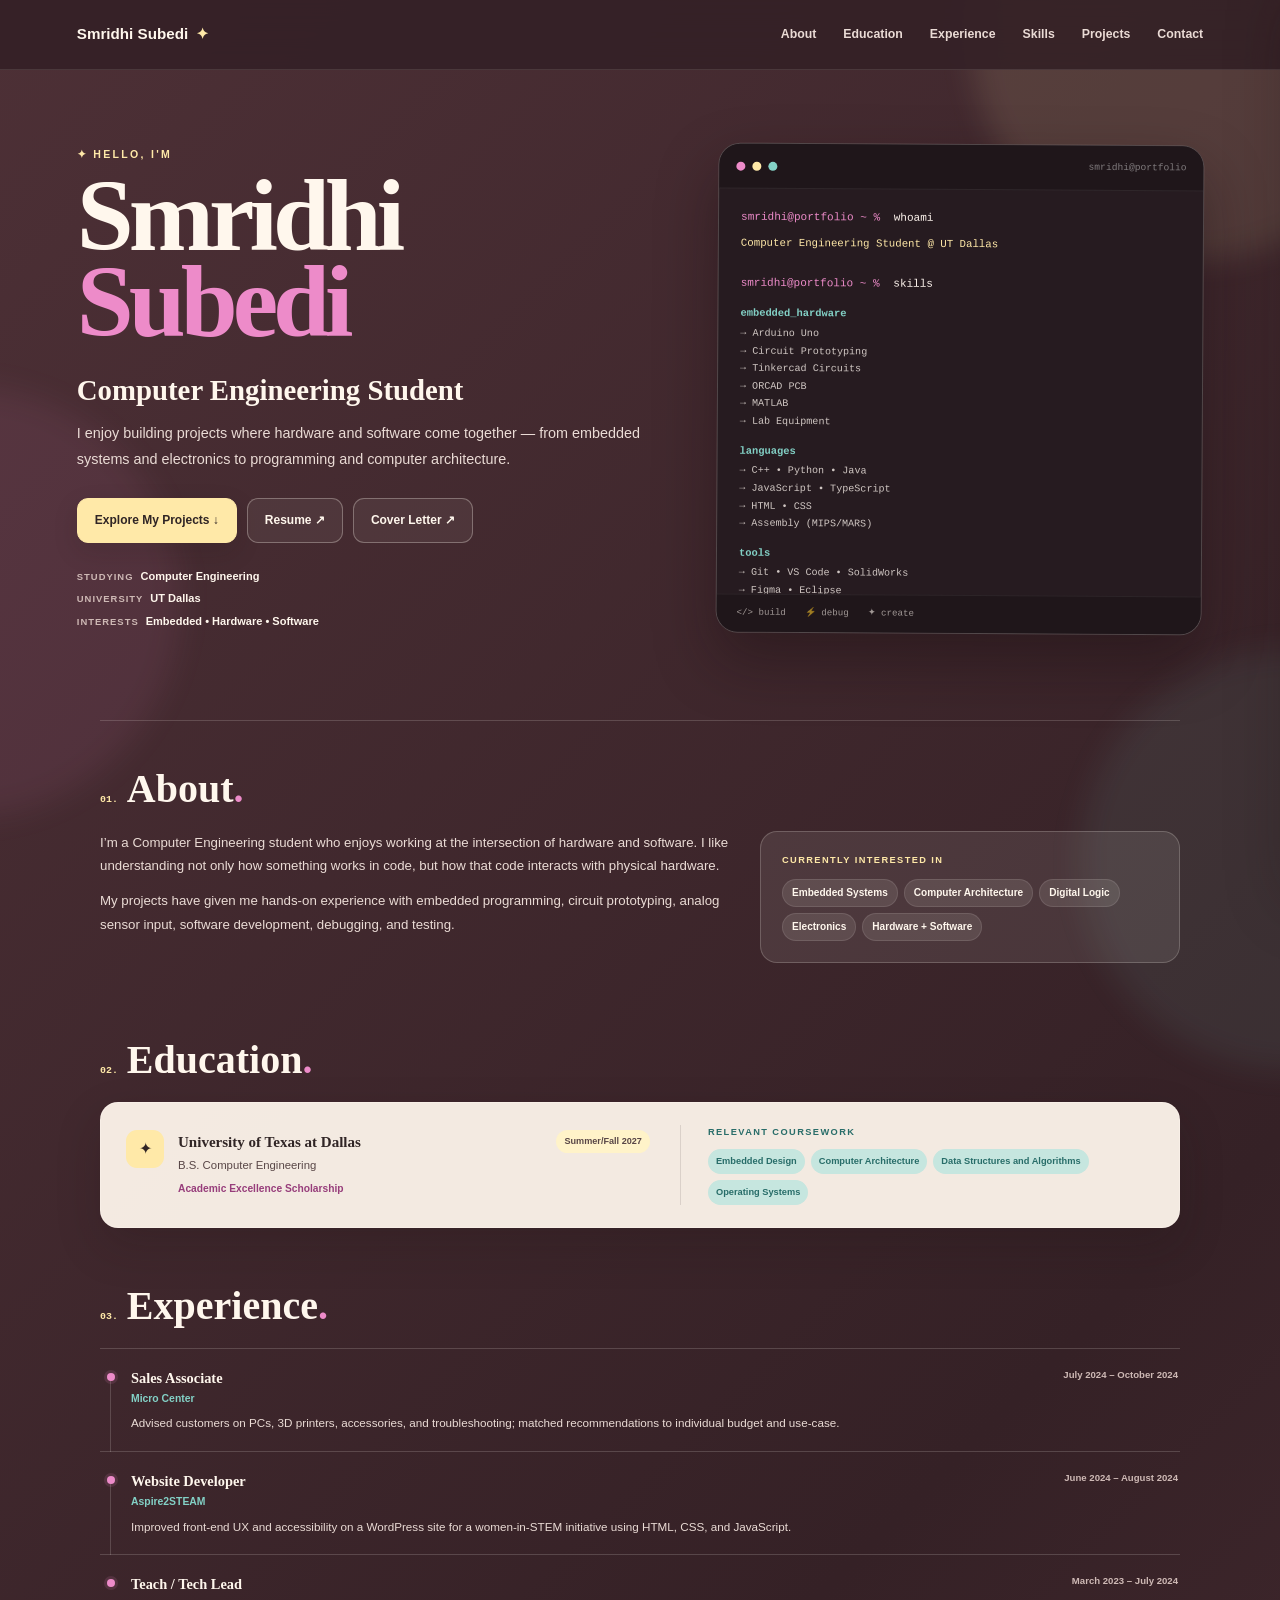
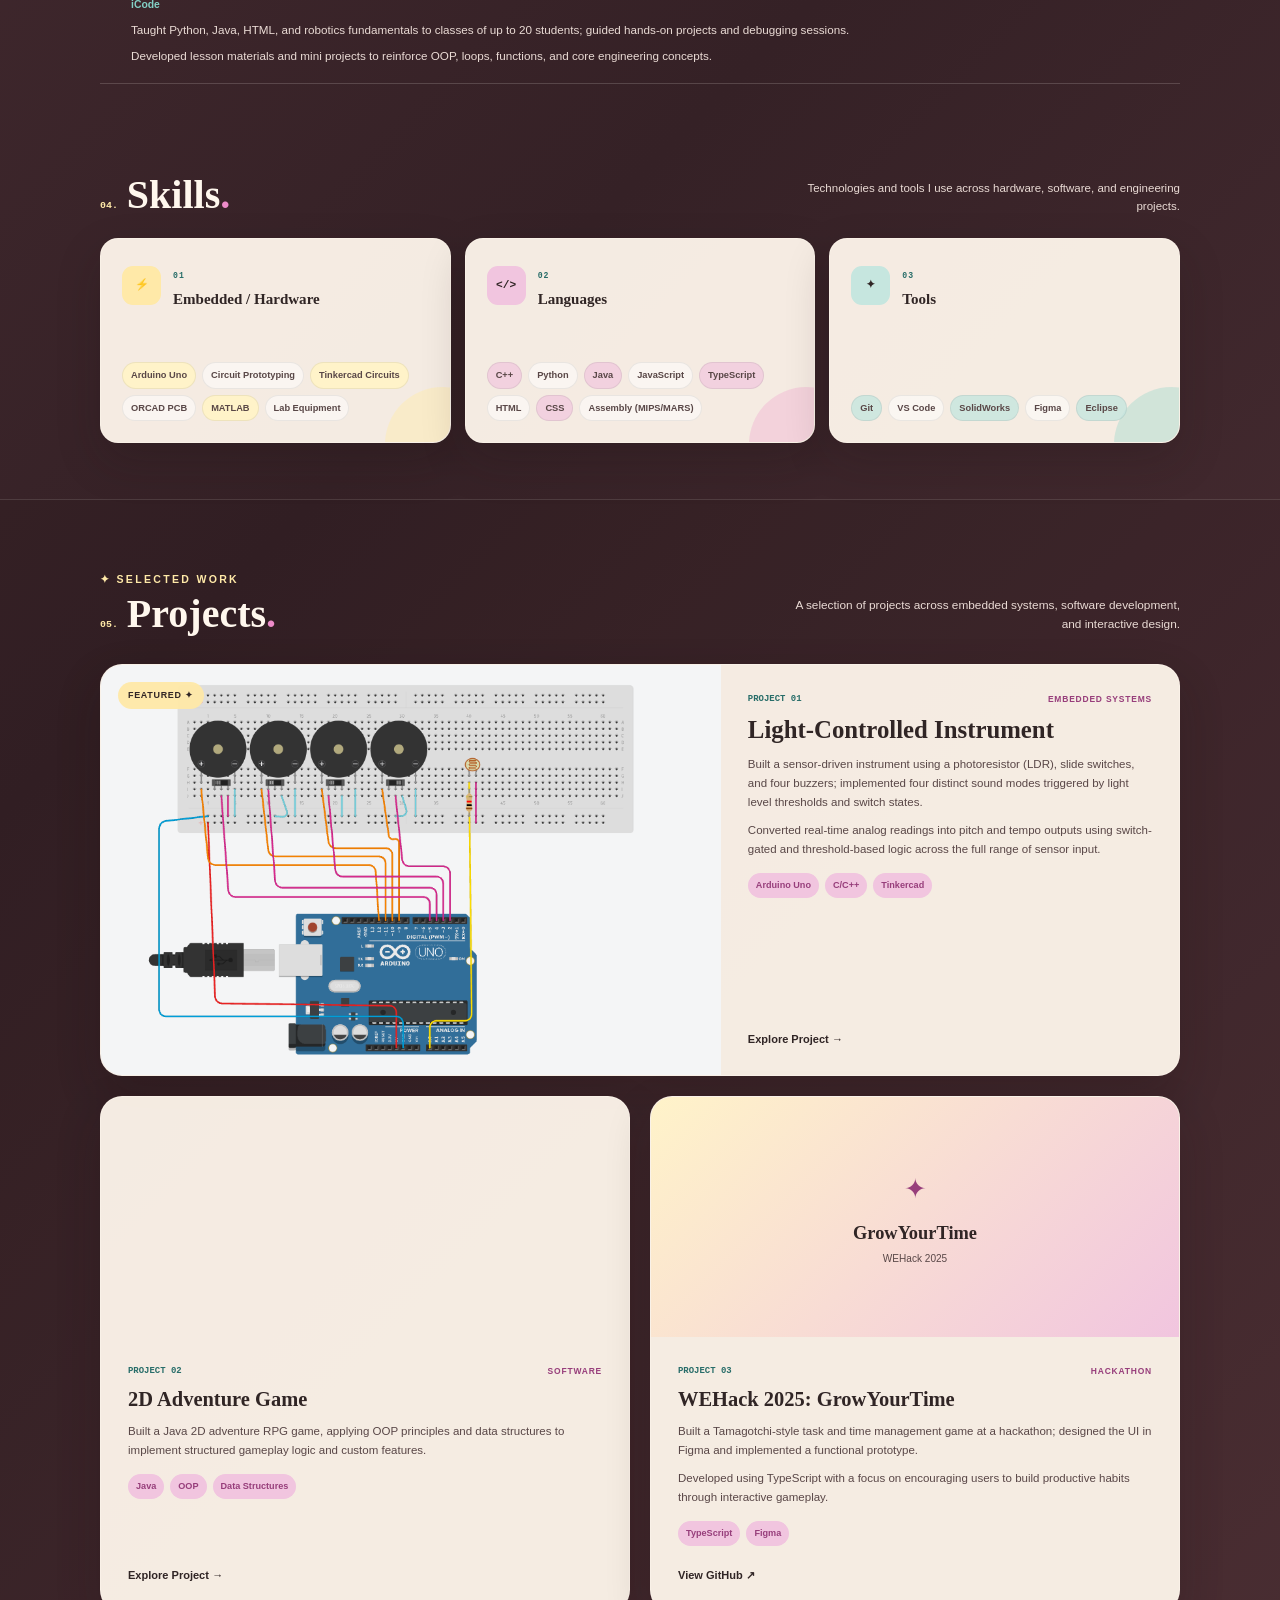
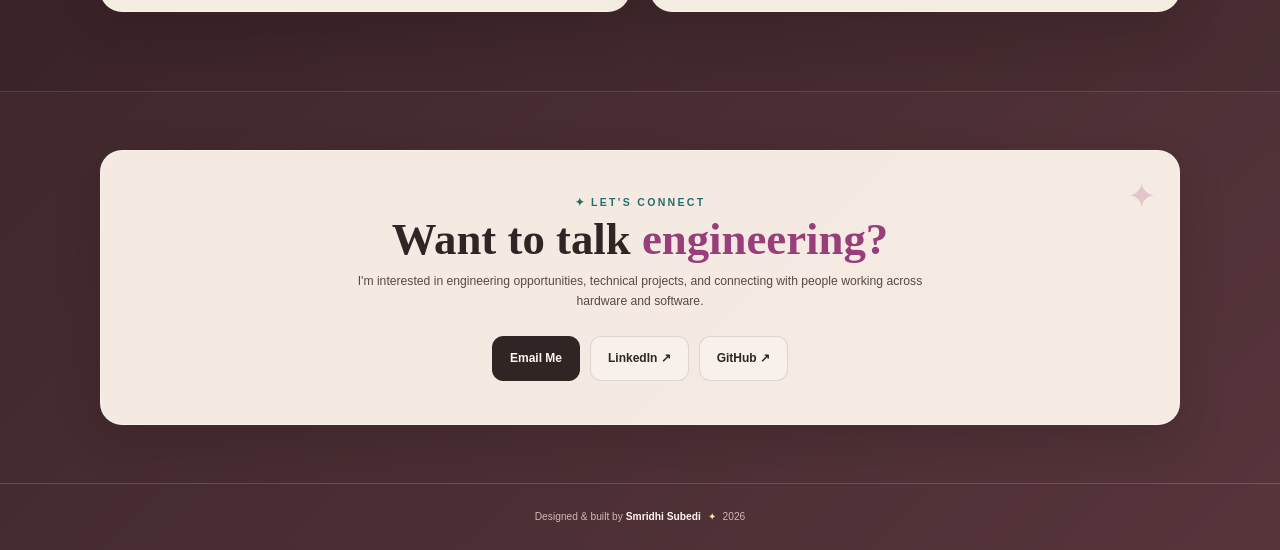
==== commit cbc24f21: "fixing project pages" ====
--- a/index.html
+++ b/index.html
@@ -12,7 +12,8 @@
 
     <title>Smridhi Subedi | Computer Engineering</title>
 
-    <link rel="stylesheet" href="./style.css">
+    <link rel="stylesheet" href="css/global.css">
+<link rel="stylesheet" href="css/home.css">
 </head>
 
 <body>
@@ -254,6 +255,7 @@
                             <span>→ Tinkercad Circuits</span>
                             <span>→ ORCAD PCB</span>
                             <span>→ MATLAB</span>
+                            <span>→ Lab Equipment</span>
 
                         </div>
 
@@ -767,6 +769,7 @@
                         <span>Tinkercad Circuits</span>
                         <span>ORCAD PCB</span>
                         <span>MATLAB</span>
+                        <span>Lab Equipment</span>
 
                     </div>
 
--- a/css/global.css
+++ b/css/global.css
@@ -0,0 +1,5329 @@
+/* =========================================================
+
+   SMRIDHI SUBEDI PORTFOLIO
+
+   DEEP BROWN-PINK / CREAM THEME
+
+========================================================= */
+
+
+
+
+
+/* =========================================================
+
+   COLORS
+
+========================================================= */
+
+
+
+:root {
+
+
+
+    /* Deep brown-pink background */
+
+    \--background: #4b3035;
+
+    \--background-deep: #352126;
+
+    \--background-soft: #56353b;
+
+
+
+    /* Light colors */
+
+    \--cream: #fff7ed;
+
+    \--cream-soft: #f5e3d8;
+
+
+
+    /* Lighter creamy yellow */
+
+    \--yellow: #ffe9a8;
+
+    \--yellow-soft: #fff3c9;
+
+
+
+    /* Pink */
+
+    \--pink: #ed8bc9;
+
+    \--pink-soft: #f1c5df;
+
+    \--pink-dark: #973e7b;
+
+
+
+    /* Teal */
+
+    \--teal: #83d1c6;
+
+    \--teal-soft: #c6e6df;
+
+    \--teal-dark: #286d69;
+
+
+
+    /* Dark text for light cards */
+
+    \--brown: #302525;
+
+    \--brown-soft: #594747;
+
+
+
+    /* Light text for dark background */
+
+    \--light-text: #fff7ef;
+
+    \--light-text-soft: #eadbd5;
+
+    \--light-muted: #ceb9b5;
+
+
+
+    \--border-light:
+
+        rgba(255, 247, 239, 0.17);
+
+
+
+    \--border-dark:
+
+        rgba(48, 37, 37, 0.13);
+
+
+
+    \--shadow:
+
+        0 18px 45px
+
+        rgba(32, 20, 20, 0.20);
+
+}
+
+
+
+
+
+/* =========================================================
+
+   RESET
+
+========================================================= */
+
+
+
+* {
+
+    box-sizing: border-box;
+
+}
+
+
+
+html {
+
+    scroll-behavior: smooth;
+
+}
+
+
+
+body {
+
+    margin: 0;
+
+    overflow-x: hidden;
+
+
+
+    background:
+
+        linear-gradient(
+
+            135deg,
+
+            #4d3036 0%,
+
+            #352126 48%,
+
+            #56353b 100%
+
+        );
+
+
+
+    color: var(--light-text);
+
+
+
+    font-family:
+
+        Inter,
+
+        -apple-system,
+
+        BlinkMacSystemFont,
+
+        "Segoe UI",
+
+        Roboto,
+
+        Helvetica,
+
+        Arial,
+
+        sans-serif;
+
+
+
+    line-height: 1.6;
+
+}
+
+
+
+body.no-scroll {
+
+    overflow: hidden;
+
+}
+
+
+
+a {
+
+    color: inherit;
+
+}
+
+
+
+button {
+
+    font: inherit;
+
+}
+
+
+
+img,
+
+video {
+
+    max-width: 100%;
+
+}
+
+
+
+::selection {
+
+    background: var(--yellow);
+
+    color: var(--brown);
+
+}
+
+
+
+
+
+/* =========================================================
+
+   BACKGROUND DECORATIONS
+
+========================================================= */
+
+
+
+.background-shape {
+
+    position: fixed;
+
+    z-index: -1;
+
+    border-radius: 50%;
+
+    pointer-events: none;
+
+    filter: blur(15px);
+
+}
+
+
+
+.shape-one {
+
+    width: 450px;
+
+    height: 450px;
+
+    top: -190px;
+
+    right: -140px;
+
+
+
+    background:
+
+        rgba(255, 233, 168, 0.11);
+
+}
+
+
+
+.shape-two {
+
+    width: 430px;
+
+    height: 430px;
+
+    top: 43%;
+
+    left: -250px;
+
+
+
+    background:
+
+        rgba(237, 139, 201, 0.08);
+
+}
+
+
+
+.shape-three {
+
+    width: 420px;
+
+    height: 420px;
+
+    right: -220px;
+
+    bottom: -170px;
+
+
+
+    background:
+
+        rgba(131, 209, 198, 0.08);
+
+}
+
+
+
+
+
+/* =========================================================
+
+   NAVIGATION
+
+========================================================= */
+
+
+
+.navbar {
+
+    position: fixed;
+
+    top: 0;
+
+    left: 0;
+
+    right: 0;
+
+    z-index: 1000;
+
+
+
+    height: 70px;
+
+
+
+    display: flex;
+
+    align-items: center;
+
+
+
+    border-bottom:
+
+        1px solid
+
+        rgba(255, 247, 239, 0.10);
+
+
+
+    background:
+
+        rgba(53, 33, 38, 0.92);
+
+
+
+    backdrop-filter: blur(16px);
+
+    -webkit-backdrop-filter: blur(16px);
+
+}
+
+
+
+.nav-inner {
+
+    width: min(1160px, 88%);
+
+    margin: auto;
+
+
+
+    display: flex;
+
+    align-items: center;
+
+    justify-content: space-between;
+
+}
+
+
+
+.nav-logo {
+
+    color: var(--cream);
+
+    text-decoration: none;
+
+    font-size: 0.95rem;
+
+    font-weight: 850;
+
+}
+
+
+
+.nav-logo span {
+
+    margin-left: 4px;
+
+    color: var(--yellow);
+
+}
+
+
+
+.desktop-nav {
+
+    display: flex;
+
+    align-items: center;
+
+    gap: 27px;
+
+}
+
+
+
+.desktop-nav a {
+
+    position: relative;
+
+    color: var(--light-text-soft);
+
+    text-decoration: none;
+
+    font-size: 0.77rem;
+
+    font-weight: 700;
+
+}
+
+
+
+.desktop-nav a::after {
+
+    content: "";
+
+    position: absolute;
+
+    left: 0;
+
+    bottom: -6px;
+
+    width: 0;
+
+    height: 2px;
+
+    border-radius: 100px;
+
+    background: var(--yellow);
+
+    transition: width 0.2s ease;
+
+}
+
+
+
+.desktop-nav a:hover {
+
+    color: var(--cream);
+
+}
+
+
+
+.desktop-nav a:hover::after {
+
+    width: 100%;
+
+}
+
+
+
+.menu-button {
+
+    display: none;
+
+    padding: 5px;
+
+    border: 0;
+
+    background: transparent;
+
+    color: var(--cream);
+
+    font-size: 26px;
+
+    cursor: pointer;
+
+}
+
+
+
+
+
+/* =========================================================
+
+   HERO
+
+========================================================= */
+
+
+
+.hero {
+
+    width: min(1160px, 88%);
+
+    min-height: 720px;
+
+    margin: auto;
+
+
+
+    padding:
+
+        125px
+
+        0
+
+        68px;
+
+
+
+    display: grid;
+
+
+
+    grid-template-columns:
+
+        minmax(0, 1fr)
+
+        minmax(390px, 0.86fr);
+
+
+
+    gap: 75px;
+
+    align-items: center;
+
+}
+
+
+
+.eyebrow {
+
+    margin: 0;
+
+    color: var(--yellow);
+
+    font-size: 0.66rem;
+
+    font-weight: 900;
+
+    letter-spacing: 2.3px;
+
+}
+
+
+
+.hero h1 {
+
+    margin:
+
+        10px
+
+        0
+
+        0;
+
+
+
+    color: var(--cream);
+
+
+
+    font-family:
+
+        Georgia,
+
+        "Times New Roman",
+
+        serif;
+
+
+
+    font-size:
+
+        clamp(
+
+            4.4rem,
+
+            8vw,
+
+            7rem
+
+        );
+
+
+
+    line-height: 0.84;
+
+    letter-spacing: -5px;
+
+}
+
+
+
+.hero h1 span {
+
+    display: block;
+
+    color: var(--pink);
+
+}
+
+
+
+.hero h2 {
+
+    margin:
+
+        28px
+
+        0
+
+        13px;
+
+
+
+    color: var(--cream);
+
+
+
+    font-family:
+
+        Georgia,
+
+        "Times New Roman",
+
+        serif;
+
+
+
+    font-size:
+
+        clamp(
+
+            1.35rem,
+
+            2.4vw,
+
+            1.8rem
+
+        );
+
+
+
+    line-height: 1.2;
+
+}
+
+
+
+.hero-description {
+
+    max-width: 600px;
+
+    margin: 0;
+
+    color: var(--light-text-soft);
+
+    font-size: 0.9rem;
+
+    line-height: 1.8;
+
+}
+
+
+
+
+
+/* =========================================================
+
+   BUTTONS
+
+========================================================= */
+
+
+
+.hero-buttons,
+
+.contact-buttons {
+
+    display: flex;
+
+    flex-wrap: wrap;
+
+    gap: 10px;
+
+    margin-top: 25px;
+
+}
+
+
+
+.button {
+
+    min-height: 45px;
+
+
+
+    display: inline-flex;
+
+    align-items: center;
+
+    justify-content: center;
+
+
+
+    gap: 7px;
+
+
+
+    padding:
+
+        10px
+
+        17px;
+
+
+
+    border-radius: 11px;
+
+
+
+    text-decoration: none;
+
+
+
+    font-size: 0.75rem;
+
+    font-weight: 800;
+
+
+
+    cursor: pointer;
+
+
+
+    transition:
+
+        transform 0.2s ease,
+
+background 0.2s ease,
+
+        box-shadow 0.2s ease;
+
+}
+
+
+
+.button:hover {
+
+    transform: translateY(-2px);
+
+}
+
+
+
+.button-yellow {
+
+    border:
+
+        1px solid var(--yellow);
+
+
+
+    background: var(--yellow);
+
+    color: var(--brown);
+
+
+
+    box-shadow:
+
+        0 9px 24px
+
+        rgba(33, 21, 21, 0.15);
+
+}
+
+
+
+.button-yellow:hover {
+
+    background: #fff0bc;
+
+}
+
+
+
+.button-outline {
+
+    border:
+
+        1px solid
+
+        rgba(255, 247, 239, 0.30);
+
+
+
+    background:
+
+        rgba(255, 247, 239, 0.06);
+
+
+
+    color: var(--cream);
+
+}
+
+
+
+.button-outline:hover {
+
+    background:
+
+        rgba(255, 247, 239, 0.13);
+
+}
+
+
+
+.button-dark {
+
+    border:
+
+        1px solid var(--brown);
+
+
+
+    background: var(--brown);
+
+    color: var(--cream);
+
+}
+
+
+
+.button-card {
+
+    border:
+
+        1px solid var(--border-dark);
+
+
+
+    background:
+
+        rgba(255,255,255,0.32);
+
+
+
+    color: var(--brown);
+
+}
+
+
+
+
+
+/* =========================================================
+
+   HERO DETAILS
+
+========================================================= */
+
+
+
+.hero-details {
+
+    display: flex;
+
+    flex-direction: column;
+
+    gap: 5px;
+
+    margin-top: 25px;
+
+}
+
+
+
+.hero-details div {
+
+    display: flex;
+
+    align-items: baseline;
+
+    gap: 7px;
+
+}
+
+
+
+.hero-details span {
+
+    color: var(--light-muted);
+
+    font-size: 0.59rem;
+
+    font-weight: 800;
+
+    letter-spacing: 1px;
+
+}
+
+
+
+.hero-details strong {
+
+    color: var(--cream);
+
+    font-size: 0.69rem;
+
+}
+
+
+
+
+
+/* =========================================================
+
+   TERMINAL
+
+========================================================= */
+
+
+
+.terminal {
+
+    overflow: hidden;
+
+
+
+    border:
+
+        1px solid
+
+        rgba(255, 247, 239, 0.20);
+
+
+
+    border-radius: 22px;
+
+
+
+    background: #261b20;
+
+    color: #fff6ef;
+
+
+
+    box-shadow:
+
+        0 27px 60px
+
+        rgba(20, 10, 14, 0.38);
+
+
+
+    transform: rotate(0.35deg);
+
+}
+
+
+
+.terminal-topbar {
+
+    height: 45px;
+
+
+
+    display: flex;
+
+    align-items: center;
+
+    justify-content: space-between;
+
+
+
+    padding:
+
+        0
+
+        17px;
+
+
+
+    border-bottom:
+
+        1px solid
+
+        rgba(255,255,255,0.07);
+
+
+
+    background: #1f161a;
+
+}
+
+
+
+.terminal-dots {
+
+    display: flex;
+
+    gap: 7px;
+
+}
+
+
+
+.terminal-dot {
+
+    width: 9px;
+
+    height: 9px;
+
+    border-radius: 50%;
+
+}
+
+
+
+.dot-pink {
+
+    background: var(--pink);
+
+}
+
+
+
+.dot-yellow {
+
+    background: var(--yellow);
+
+}
+
+
+
+.dot-teal {
+
+    background: var(--teal);
+
+}
+
+
+
+.terminal-title {
+
+    color:
+
+        rgba(255,255,255,0.43);
+
+
+
+    font-family:
+
+        "SFMono-Regular",
+
+        Consolas,
+
+        monospace;
+
+
+
+    font-size: 0.6rem;
+
+}
+
+
+
+.terminal-window {
+
+    height: 405px;
+
+
+
+    padding:
+
+        20px
+
+        22px;
+
+
+
+    overflow-y: auto;
+
+    overscroll-behavior: contain;
+
+
+
+    font-family:
+
+        "SFMono-Regular",
+
+        Consolas,
+
+        "Liberation Mono",
+
+        monospace;
+
+
+
+    scrollbar-width: thin;
+
+
+
+    scrollbar-color:
+
+        rgba(255,233,168,0.55)
+
+        rgba(255,255,255,0.03);
+
+}
+
+
+
+.terminal-window::-webkit-scrollbar {
+
+    width: 7px;
+
+}
+
+
+
+.terminal-window::-webkit-scrollbar-track {
+
+    background:
+
+        rgba(255,255,255,0.03);
+
+}
+
+
+
+.terminal-window::-webkit-scrollbar-thumb {
+
+    border-radius: 20px;
+
+
+
+    background:
+
+        rgba(255,233,168,0.45);
+
+}
+
+
+
+.terminal-block {
+
+    margin-bottom: 23px;
+
+}
+
+
+
+.terminal-command {
+
+    margin:
+
+        0
+
+        0
+
+        9px;
+
+
+
+    color: #fff6ef;
+
+
+
+    font-size: 0.69rem;
+
+    line-height: 1.55;
+
+}
+
+
+
+.terminal-prompt {
+
+    margin-right: 7px;
+
+    color: var(--pink);
+
+}
+
+
+
+.terminal-output {
+
+    margin: 0;
+
+    color: var(--yellow);
+
+    font-size: 0.67rem;
+
+}
+
+
+
+.terminal-category {
+
+    display: flex;
+
+    flex-direction: column;
+
+    gap: 3px;
+
+
+
+    margin:
+
+        13px
+
+        0;
+
+}
+
+
+
+.terminal-category p {
+
+    margin:
+
+        0
+
+        0
+
+        2px;
+
+
+
+    color: var(--teal);
+
+
+
+    font-size: 0.65rem;
+
+    font-weight: 800;
+
+}
+
+
+
+.terminal-category span {
+
+    color:
+
+        rgba(255,246,239,0.78);
+
+
+
+    font-size: 0.63rem;
+
+    line-height: 1.45;
+
+}
+
+
+
+.terminal-job {
+
+    display: grid;
+
+
+
+    grid-template-columns:
+
+        1fr
+
+        auto;
+
+
+
+    gap:
+
+        1px
+
+        12px;
+
+
+
+    margin-bottom: 13px;
+
+}
+
+
+
+.terminal-job strong {
+
+    color: var(--teal);
+
+    font-size: 0.64rem;
+
+}
+
+
+
+.terminal-job span {
+
+    grid-column: 1;
+
+
+
+    color:
+
+        rgba(255,246,239,0.80);
+
+
+
+    font-size: 0.61rem;
+
+}
+
+
+
+.terminal-job small {
+
+    grid-column: 2;
+
+    grid-row: 1 / 3;
+
+
+
+    align-self: center;
+
+
+
+    color:
+
+        rgba(255,246,239,0.42);
+
+
+
+    font-size: 0.54rem;
+
+}
+
+
+
+.final-command {
+
+    display: flex;
+
+    align-items: center;
+
+    margin-bottom: 0;
+
+}
+
+
+
+.cursor {
+
+    width: 7px;
+
+    height: 14px;
+
+
+
+    display: inline-block;
+
+
+
+    background: var(--yellow);
+
+
+
+    animation:
+
+        cursorBlink 1s
+
+        steps(2)
+
+        infinite;
+
+}
+
+
+
+@keyframes cursorBlink {
+
+
+
+    50% {
+
+        opacity: 0;
+
+    }
+
+
+
+}
+
+
+
+.terminal-footer {
+
+    display: flex;
+
+    gap: 19px;
+
+
+
+    padding:
+
+        11px
+
+        20px;
+
+
+
+    border-top:
+
+        1px solid
+
+        rgba(255,255,255,0.06);
+
+
+
+    background: #1f161a;
+
+
+
+    color:
+
+        rgba(255,246,239,0.58);
+
+
+
+    font-family:
+
+        "SFMono-Regular",
+
+        Consolas,
+
+        monospace;
+
+
+
+    font-size: 0.57rem;
+
+}
+
+
+
+
+
+/* =========================================================
+
+   GENERAL SECTIONS
+
+========================================================= */
+
+
+
+.section,
+
+.projects-section,
+
+.contact-section {
+
+    width: min(1080px, 86%);
+
+    margin: auto;
+
+}
+
+
+
+.section {
+
+    padding:
+
+        44px
+
+        0;
+
+}
+
+
+
+.compact-section {
+
+    padding:
+
+        33px
+
+        0;
+
+}
+
+
+
+section[id] {
+
+    scroll-margin-top: 87px;
+
+}
+
+
+
+.section-title {
+
+    display: flex;
+
+    align-items: baseline;
+
+    gap: 9px;
+
+    margin-bottom: 22px;
+
+}
+
+
+
+.section-number {
+
+    color: var(--yellow);
+
+
+
+    font-family:
+
+        "SFMono-Regular",
+
+        Consolas,
+
+        monospace;
+
+
+
+    font-size: 0.62rem;
+
+    font-weight: 850;
+
+}
+
+
+
+.section-title h2 {
+
+    margin: 0;
+
+    color: var(--cream);
+
+
+
+    font-family:
+
+        Georgia,
+
+        "Times New Roman",
+
+        serif;
+
+
+
+    font-size:
+
+        clamp(
+
+            1.9rem,
+
+            4vw,
+
+            2.5rem
+
+        );
+
+
+
+    line-height: 1;
+
+}
+
+
+
+.section-title h2 span {
+
+    color: var(--pink);
+
+}
+
+
+
+.small-label {
+
+    margin: 0;
+
+
+
+    color: var(--teal-dark);
+
+
+
+    font-size: 0.58rem;
+
+    font-weight: 900;
+
+    letter-spacing: 1.4px;
+
+}
+
+
+
+
+
+/* =========================================================
+
+   ABOUT
+
+========================================================= */
+
+
+
+.about-section {
+
+    padding-top: 48px;
+
+
+
+    border-top:
+
+        1px solid
+
+        var(--border-light);
+
+}
+
+
+
+.about-grid {
+
+    display: grid;
+
+
+
+    grid-template-columns:
+
+        1.2fr
+
+        0.8fr;
+
+
+
+    gap: 30px;
+
+}
+
+
+
+.about-text p {
+
+    max-width: 690px;
+
+
+
+    margin:
+
+        0
+
+        0
+
+        12px;
+
+
+
+    color: var(--light-text-soft);
+
+
+
+    font-size: 0.83rem;
+
+    line-height: 1.75;
+
+}
+
+
+
+.about-card {
+
+    padding: 21px;
+
+
+
+    border:
+
+        1px solid
+
+        rgba(255,247,239,0.20);
+
+
+
+    border-radius: 17px;
+
+
+
+    background:
+
+        rgba(255,247,239,0.09);
+
+}
+
+
+
+.about-card .small-label {
+
+    color: var(--yellow);
+
+}
+
+
+
+.interest-list {
+
+    display: flex;
+
+    flex-wrap: wrap;
+
+    gap: 6px;
+
+    margin-top: 11px;
+
+}
+
+
+
+.interest-list span {
+
+    padding:
+
+        5px
+
+        9px;
+
+
+
+    border:
+
+        1px solid
+
+        rgba(255,247,239,0.11);
+
+
+
+    border-radius: 100px;
+
+
+
+    background:
+
+        rgba(255,247,239,0.10);
+
+
+
+    color: var(--cream);
+
+
+
+    font-size: 0.63rem;
+
+    font-weight: 700;
+
+}
+
+
+
+
+
+/* =========================================================
+
+   EDUCATION
+
+========================================================= */
+
+
+
+#education {
+
+    padding-bottom: 27px;
+
+}
+
+
+
+.education-card {
+
+    display: grid;
+
+
+
+    grid-template-columns:
+
+        1.05fr
+
+        0.95fr;
+
+
+
+    gap: 30px;
+
+    align-items: center;
+
+
+
+    padding:
+
+        22px
+
+        25px;
+
+
+
+    border:
+
+        1px solid
+
+        rgba(255,247,239,0.38);
+
+
+
+    border-radius: 18px;
+
+
+
+    background:
+
+        rgba(255,247,237,0.94);
+
+
+
+    color: var(--brown);
+
+
+
+    box-shadow: var(--shadow);
+
+}
+
+
+
+.education-main {
+
+    display: flex;
+
+    gap: 14px;
+
+    align-items: flex-start;
+
+}
+
+
+
+.education-star {
+
+    width: 38px;
+
+    height: 38px;
+
+
+
+    flex-shrink: 0;
+
+
+
+    display: grid;
+
+    place-items: center;
+
+
+
+    border-radius: 11px;
+
+
+
+    background: var(--yellow);
+
+    color: var(--brown);
+
+}
+
+
+
+.education-info {
+
+    flex: 1;
+
+}
+
+
+
+.education-heading {
+
+    display: flex;
+
+    align-items: flex-start;
+
+    justify-content: space-between;
+
+    gap: 15px;
+
+}
+
+
+
+.education-heading h3 {
+
+    margin: 0;
+
+    color: var(--brown);
+
+
+
+    font-family:
+
+        Georgia,
+
+        "Times New Roman",
+
+        serif;
+
+
+
+    font-size: 0.94rem;
+
+}
+
+
+
+.education-heading p {
+
+    margin:
+
+        2px
+
+        0
+
+        0;
+
+
+
+    color: var(--brown-soft);
+
+    font-size: 0.71rem;
+
+}
+
+
+
+.graduation {
+
+    flex-shrink: 0;
+
+
+
+    padding:
+
+        4px
+
+        8px;
+
+
+
+    border-radius: 100px;
+
+
+
+    background: var(--yellow-soft);
+
+
+
+    color: var(--brown-soft);
+
+
+
+    font-size: 0.57rem;
+
+    font-weight: 800;
+
+}
+
+
+
+.scholarship {
+
+    display: inline-block;
+
+    margin-top: 6px;
+
+
+
+    color: var(--pink-dark);
+
+
+
+    font-size: 0.64rem;
+
+    font-weight: 750;
+
+}
+
+
+
+.coursework {
+
+    padding-left: 27px;
+
+
+
+    border-left:
+
+        1px solid var(--border-dark);
+
+}
+
+
+
+.course-tags {
+
+    display: flex;
+
+    flex-wrap: wrap;
+
+    gap: 6px;
+
+    margin-top: 9px;
+
+}
+
+
+
+.course-tags span {
+
+    padding:
+
+        5px
+
+        8px;
+
+
+
+    border-radius: 100px;
+
+
+
+    background: var(--teal-soft);
+
+    color: var(--teal-dark);
+
+
+
+    font-size: 0.58rem;
+
+    font-weight: 700;
+
+}
+
+
+
+
+
+/* =========================================================
+
+   EXPERIENCE
+
+========================================================= */
+
+
+
+.experience-section {
+
+    padding-top: 31px;
+
+    padding-bottom: 45px;
+
+}
+
+
+
+.experience-list {
+
+    border-top:
+
+        1px solid
+
+        var(--border-light);
+
+}
+
+
+
+.experience-item {
+
+    display: grid;
+
+
+
+    grid-template-columns:
+
+        17px
+
+        1fr;
+
+
+
+    gap: 12px;
+
+
+
+    padding:
+
+        18px
+
+        2px;
+
+
+
+    border-bottom:
+
+        1px solid
+
+        var(--border-light);
+
+}
+
+
+
+.timeline {
+
+    position: relative;
+
+
+
+    display: flex;
+
+    justify-content: center;
+
+}
+
+
+
+.timeline span {
+
+    position: relative;
+
+    z-index: 2;
+
+
+
+    width: 8px;
+
+    height: 8px;
+
+
+
+    margin-top: 6px;
+
+
+
+    border-radius: 50%;
+
+
+
+    background: var(--pink);
+
+
+
+    box-shadow:
+
+        0 0 0 3px
+
+        rgba(237,139,201,0.13);
+
+}
+
+
+
+.timeline::after {
+
+    content: "";
+
+
+
+    position: absolute;
+
+
+
+    top: 14px;
+
+    bottom: -19px;
+
+
+
+    width: 1px;
+
+
+
+    background: var(--border-light);
+
+}
+
+
+
+.experience-item:last-child
+
+.timeline::after {
+
+    display: none;
+
+}
+
+
+
+.experience-heading {
+
+    display: flex;
+
+
+
+    align-items: flex-start;
+
+    justify-content: space-between;
+
+
+
+    gap: 25px;
+
+}
+
+
+
+.experience-heading h3 {
+
+    margin: 0;
+
+
+
+    color: var(--cream);
+
+
+
+    font-family:
+
+        Georgia,
+
+        "Times New Roman",
+
+        serif;
+
+
+
+    font-size: 0.9rem;
+
+}
+
+
+
+.experience-heading div p {
+
+    margin:
+
+        1px
+
+        0
+
+        0;
+
+
+
+    color: var(--teal);
+
+
+
+    font-size: 0.65rem;
+
+    font-weight: 750;
+
+}
+
+
+
+.experience-heading > span {
+
+    flex-shrink: 0;
+
+
+
+    color: var(--light-muted);
+
+
+
+    font-size: 0.6rem;
+
+    font-weight: 650;
+
+}
+
+
+
+.experience-description {
+
+    max-width: 790px;
+
+
+
+    margin:
+
+        7px
+
+        0
+
+        0;
+
+
+
+    color: var(--light-text-soft);
+
+
+
+    font-size: 0.73rem;
+
+    line-height: 1.6;
+
+}
+
+
+
+
+
+/* =========================================================
+
+   SKILLS
+
+========================================================= */
+
+
+
+.skills-section {
+
+    padding-top: 46px;
+
+    padding-bottom: 56px;
+
+}
+
+
+
+.skills-heading-row {
+
+    display: flex;
+
+
+
+    align-items: flex-end;
+
+    justify-content: space-between;
+
+
+
+    gap: 30px;
+
+
+
+    margin-bottom: 23px;
+
+}
+
+
+
+.skills-heading-row
+
+.section-title {
+
+    margin-bottom: 0;
+
+}
+
+
+
+.skills-intro {
+
+    max-width: 380px;
+
+
+
+    margin: 0;
+
+
+
+    color: var(--light-text-soft);
+
+
+
+    font-size: 0.72rem;
+
+    line-height: 1.6;
+
+
+
+    text-align: right;
+
+}
+
+
+
+.skills-grid {
+
+    display: grid;
+
+
+
+    grid-template-columns:
+
+        repeat(
+
+            3,
+
+            minmax(0, 1fr)
+
+        );
+
+
+
+    gap: 14px;
+
+}
+
+
+
+.skill-card {
+
+    position: relative;
+
+    overflow: hidden;
+
+
+
+    min-height: 205px;
+
+
+
+    display: flex;
+
+    flex-direction: column;
+
+
+
+    padding: 21px;
+
+
+
+    border:
+
+        1px solid
+
+        rgba(255,247,239,0.42);
+
+
+
+    border-radius: 18px;
+
+
+
+    background:
+
+        rgba(255,247,237,0.95);
+
+
+
+    color: var(--brown);
+
+
+
+    box-shadow: var(--shadow);
+
+
+
+    transition:
+
+        transform 0.2s ease,
+
+        box-shadow 0.2s ease;
+
+}
+
+
+
+.skill-card:hover {
+
+    transform: translateY(-4px);
+
+
+
+    box-shadow:
+
+        0 22px 50px
+
+        rgba(30,18,18,0.26);
+
+}
+
+
+
+.skill-card::after {
+
+    content: "";
+
+
+
+    position: absolute;
+
+
+
+    width: 115px;
+
+    height: 115px;
+
+
+
+    right: -50px;
+
+    bottom: -60px;
+
+
+
+    border-radius: 50%;
+
+
+
+    pointer-events: none;
+
+}
+
+
+
+.hardware-card::after {
+
+    background:
+
+        rgba(255,233,168,0.42);
+
+}
+
+
+
+.languages-card::after {
+
+    background:
+
+        rgba(237,139,201,0.27);
+
+}
+
+
+
+.tools-card::after {
+
+    background:
+
+        rgba(131,209,198,0.31);
+
+}
+
+
+
+.skill-card-header {
+
+    position: relative;
+
+    z-index: 1;
+
+
+
+    display: flex;
+
+    align-items: center;
+
+
+
+    gap: 12px;
+
+
+
+    margin-bottom: 18px;
+
+}
+
+
+
+.skill-icon {
+
+    width: 39px;
+
+    height: 39px;
+
+
+
+    flex-shrink: 0;
+
+
+
+    display: grid;
+
+    place-items: center;
+
+
+
+    border-radius: 11px;
+
+
+
+    color: var(--brown);
+
+
+
+    font-family:
+
+        "SFMono-Regular",
+
+        Consolas,
+
+        monospace;
+
+
+
+    font-size: 0.7rem;
+
+    font-weight: 900;
+
+}
+
+
+
+.hardware-card .skill-icon {
+
+    background: var(--yellow);
+
+}
+
+
+
+.languages-card .skill-icon {
+
+    background: var(--pink-soft);
+
+}
+
+
+
+.tools-card .skill-icon {
+
+    background: var(--teal-soft);
+
+}
+
+
+
+.skill-number {
+
+    color: var(--teal-dark);
+
+
+
+    font-family:
+
+        "SFMono-Regular",
+
+        Consolas,
+
+        monospace;
+
+
+
+    font-size: 0.51rem;
+
+    font-weight: 900;
+
+    letter-spacing: 1px;
+
+}
+
+
+
+.skill-card h3 {
+
+    margin:
+
+        1px
+
+        0
+
+        0;
+
+
+
+    color: var(--brown);
+
+
+
+    font-family:
+
+        Georgia,
+
+        "Times New Roman",
+
+        serif;
+
+
+
+    font-size: 0.94rem;
+
+}
+
+
+
+.skill-card-tags {
+
+    position: relative;
+
+    z-index: 1;
+
+
+
+    display: flex;
+
+    flex-wrap: wrap;
+
+
+
+    gap: 6px;
+
+
+
+    margin-top: auto;
+
+}
+
+
+
+.skill-card-tags span {
+
+    padding:
+
+        5px
+
+        8px;
+
+
+
+    border:
+
+        1px solid
+
+        rgba(48,37,37,0.08);
+
+
+
+    border-radius: 100px;
+
+
+
+    background:
+
+        rgba(255,255,255,0.52);
+
+
+
+    color: var(--brown-soft);
+
+
+
+    font-size: 0.58rem;
+
+    font-weight: 700;
+
+}
+
+
+
+.hardware-card
+
+.skill-card-tags span:nth-child(odd) {
+
+    background: var(--yellow-soft);
+
+}
+
+
+
+.languages-card
+
+.skill-card-tags span:nth-child(odd) {
+
+    background:
+
+        rgba(241,197,223,0.67);
+
+}
+
+
+
+.tools-card
+
+.skill-card-tags span:nth-child(odd) {
+
+    background:
+
+        rgba(198,230,223,0.78);
+
+}
+
+
+
+
+
+/* =========================================================
+
+   PROJECTS
+
+========================================================= */
+
+
+
+.projects-section {
+
+    position: relative;
+
+
+
+    padding:
+
+        72px
+
+        0
+
+        80px;
+
+}
+
+
+
+.projects-section::before {
+
+    content: "";
+
+
+
+    position: absolute;
+
+    z-index: -1;
+
+
+
+    top: 0;
+
+    bottom: 0;
+
+    left: 50%;
+
+
+
+    width: 100vw;
+
+
+
+    transform:
+
+        translateX(-50%);
+
+
+
+    border-top:
+
+        1px solid
+
+        rgba(255,247,239,0.13);
+
+
+
+    border-bottom:
+
+        1px solid
+
+        rgba(255,247,239,0.13);
+
+
+
+    background:
+
+        rgba(20,10,14,0.10);
+
+}
+
+
+
+.projects-header {
+
+    display: flex;
+
+
+
+    align-items: flex-end;
+
+    justify-content: space-between;
+
+
+
+    gap: 35px;
+
+
+
+    margin-bottom: 30px;
+
+}
+
+
+
+.project-title {
+
+    margin:
+
+        6px
+
+        0
+
+        0;
+
+}
+
+
+
+.projects-description {
+
+    max-width: 390px;
+
+    margin: 0;
+
+
+
+    color: var(--light-text-soft);
+
+
+
+    font-size: 0.74rem;
+
+
+
+    text-align: right;
+
+}
+
+
+
+
+
+/* =========================================================
+
+   PROJECT CARDS
+
+========================================================= */
+
+
+
+.project-card {
+
+    overflow: hidden;
+
+
+
+    border:
+
+        1px solid
+
+        rgba(255,247,239,0.43);
+
+
+
+    border-radius: 22px;
+
+
+
+    background:
+
+        rgba(255,247,237,0.95);
+
+
+
+    color: var(--brown);
+
+
+
+    box-shadow: var(--shadow);
+
+
+
+    transition:
+
+        transform 0.25s ease,
+
+        box-shadow 0.25s ease;
+
+}
+
+
+
+.project-card:hover {
+
+    transform: translateY(-5px);
+
+
+
+    box-shadow:
+
+        0 25px 55px
+
+        rgba(30,18,18,0.27);
+
+}
+
+
+
+.featured-project {
+
+    display: grid;
+
+
+
+    grid-template-columns:
+
+        1.15fr
+
+        0.85fr;
+
+
+
+    min-height: 410px;
+
+}
+
+
+
+.featured-project-media {
+
+    position: relative;
+
+
+
+    display: block;
+
+
+
+    min-height: 410px;
+
+
+
+    overflow: hidden;
+
+
+
+    background: var(--cream-soft);
+
+}
+
+
+
+.featured-project-media img {
+
+    width: 100%;
+
+    height: 100%;
+
+
+
+    display: block;
+
+
+
+    object-fit: cover;
+
+
+
+    transition: transform 0.4s ease;
+
+}
+
+
+
+.featured-project:hover
+
+.featured-project-media img {
+
+    transform: scale(1.025);
+
+}
+
+
+
+.featured-label {
+
+    position: absolute;
+
+
+
+    top: 17px;
+
+    left: 17px;
+
+
+
+    padding:
+
+        6px
+
+        10px;
+
+
+
+    border-radius: 100px;
+
+
+
+    background:
+
+        rgba(255,233,168,0.95);
+
+
+
+    color: var(--brown);
+
+
+
+    font-size: 0.56rem;
+
+    font-weight: 900;
+
+
+
+    letter-spacing: 0.7px;
+
+}
+
+
+
+.featured-project-content,
+
+.small-project-content {
+
+    display: flex;
+
+    flex-direction: column;
+
+
+
+    padding: 27px;
+
+}
+
+
+
+.project-meta {
+
+    display: flex;
+
+
+
+    align-items: center;
+
+    justify-content: space-between;
+
+
+
+    gap: 15px;
+
+
+
+    margin-bottom: 9px;
+
+}
+
+
+
+.project-meta span:first-child {
+
+    color: var(--teal-dark);
+
+
+
+    font-family:
+
+        "SFMono-Regular",
+
+        Consolas,
+
+        monospace;
+
+
+
+    font-size: 0.56rem;
+
+    font-weight: 850;
+
+}
+
+
+
+.project-meta span:last-child {
+
+    color: var(--pink-dark);
+
+
+
+    font-size: 0.53rem;
+
+    font-weight: 900;
+
+
+
+    letter-spacing: 0.8px;
+
+}
+
+
+
+.project-card h3 {
+
+    margin:
+
+        0
+
+        0
+
+        11px;
+
+
+
+    color: var(--brown);
+
+
+
+    font-family:
+
+        Georgia,
+
+        "Times New Roman",
+
+        serif;
+
+
+
+    font-size: 1.55rem;
+
+
+
+    line-height: 1.15;
+
+}
+
+
+
+.project-card p {
+
+    margin:
+
+        0
+
+        0
+
+        9px;
+
+
+
+    color: var(--brown-soft);
+
+
+
+    font-size: 0.72rem;
+
+    line-height: 1.65;
+
+}
+
+
+
+.project-tags {
+
+    display: flex;
+
+    flex-wrap: wrap;
+
+
+
+    gap: 6px;
+
+
+
+    margin-top: 5px;
+
+}
+
+
+
+.project-tags span {
+
+    padding:
+
+        5px
+
+        8px;
+
+
+
+    border-radius: 100px;
+
+
+
+    background: var(--pink-soft);
+
+
+
+    color: var(--pink-dark);
+
+
+
+    font-size: 0.57rem;
+
+    font-weight: 750;
+
+}
+
+
+
+.project-button {
+
+    display: inline-flex;
+
+    align-items: center;
+
+
+
+    gap: 7px;
+
+
+
+    width: fit-content;
+
+
+
+    margin-top: auto;
+
+    padding-top: 21px;
+
+
+
+    color: var(--brown);
+
+
+
+    text-decoration: none;
+
+
+
+    font-size: 0.69rem;
+
+    font-weight: 850;
+
+
+
+    transition:
+
+        color 0.2s ease,
+
+        gap 0.2s ease;
+
+}
+
+
+
+.project-button:hover {
+
+    gap: 11px;
+
+    color: var(--pink-dark);
+
+}
+
+
+
+
+
+/* =========================================================
+
+   SMALL PROJECT GRID
+
+========================================================= */
+
+
+
+.project-grid {
+
+    display: grid;
+
+
+
+    grid-template-columns:
+
+        repeat(
+
+            2,
+
+            minmax(0, 1fr)
+
+        );
+
+
+
+    gap: 20px;
+
+
+
+    margin-top: 20px;
+
+}
+
+
+
+.small-project {
+
+    display: flex;
+
+    flex-direction: column;
+
+}
+
+
+
+.small-project-media,
+
+.grow-project-media {
+
+    height: 240px;
+
+    flex-shrink: 0;
+
+    overflow: hidden;
+
+}
+
+
+
+.small-project-media video {
+
+    width: 100%;
+
+    height: 100%;
+
+
+
+    display: block;
+
+
+
+    object-fit: cover;
+
+}
+
+
+
+.grow-project-media {
+
+    display: flex;
+
+    flex-direction: column;
+
+
+
+    align-items: center;
+
+    justify-content: center;
+
+
+
+    background:
+
+        linear-gradient(
+
+            135deg,
+
+            var(--yellow-soft),
+
+            var(--pink-soft)
+
+        );
+
+}
+
+
+
+.grow-icon {
+
+    margin-bottom: 8px;
+
+
+
+    color: var(--pink-dark);
+
+
+
+    font-size: 27px;
+
+}
+
+
+
+.grow-project-media strong {
+
+    color: var(--brown);
+
+
+
+    font-family:
+
+        Georgia,
+
+        "Times New Roman",
+
+        serif;
+
+
+
+    font-size: 1.15rem;
+
+}
+
+
+
+.grow-project-media span {
+
+    margin-top: 2px;
+
+
+
+    color: var(--brown-soft);
+
+
+
+    font-size: 0.63rem;
+
+}
+
+
+
+.small-project-content {
+
+    flex: 1;
+
+}
+
+
+
+.small-project-content h3 {
+
+    font-size: 1.28rem;
+
+}
+
+
+
+
+
+/* =========================================================
+
+   CONTACT
+
+========================================================= */
+
+
+
+.contact-section {
+
+    padding:
+
+        58px
+
+        0;
+
+}
+
+
+
+.contact-card {
+
+    position: relative;
+
+    overflow: hidden;
+
+
+
+    padding:
+
+        43px
+
+        30px;
+
+
+
+    border:
+
+        1px solid
+
+        rgba(255,247,239,0.43);
+
+
+
+    border-radius: 22px;
+
+
+
+    background:
+
+        rgba(255,247,237,0.94);
+
+
+
+    color: var(--brown);
+
+
+
+    box-shadow: var(--shadow);
+
+
+
+    text-align: center;
+
+}
+
+
+
+.contact-star {
+
+    position: absolute;
+
+
+
+    top: 17px;
+
+    right: 23px;
+
+
+
+    color:
+
+        rgba(155,68,127,0.22);
+
+
+
+    font-size: 35px;
+
+}
+
+
+
+.contact-card .eyebrow {
+
+    color: var(--teal-dark);
+
+}
+
+
+
+.contact-card h2 {
+
+    margin:
+
+        6px
+
+        0
+
+        10px;
+
+
+
+    color: var(--brown);
+
+
+
+    font-family:
+
+        Georgia,
+
+        "Times New Roman",
+
+        serif;
+
+
+
+    font-size:
+
+        clamp(
+
+            2rem,
+
+            5vw,
+
+            2.8rem
+
+        );
+
+
+
+    line-height: 1;
+
+}
+
+
+
+.contact-card h2 span {
+
+    color: var(--pink-dark);
+
+}
+
+
+
+.contact-description {
+
+    max-width: 570px;
+
+
+
+    margin: auto;
+
+
+
+    color: var(--brown-soft);
+
+
+
+    font-size: 0.76rem;
+
+}
+
+
+
+.contact-buttons {
+
+    justify-content: center;
+
+}
+
+
+
+
+
+/* =========================================================
+
+   FOOTER
+
+========================================================= */
+
+
+
+footer {
+
+    padding:
+
+        25px
+
+        20px;
+
+
+
+    border-top:
+
+        1px solid
+
+        var(--border-light);
+
+
+
+    color: var(--light-muted);
+
+
+
+    text-align: center;
+
+
+
+    font-size: 0.64rem;
+
+}
+
+
+
+footer p {
+
+    margin: 0;
+
+}
+
+
+
+footer strong {
+
+    color: var(--cream);
+
+}
+
+
+
+footer span {
+
+    margin:
+
+        0
+
+        4px;
+
+
+
+    color: var(--yellow);
+
+}
+
+
+
+
+
+/* =========================================================
+
+   MOBILE MENU
+
+========================================================= */
+
+
+
+.mobile-overlay {
+
+    position: fixed;
+
+    inset: 0;
+
+
+
+    z-index: 1998;
+
+
+
+    background:
+
+        rgba(31,20,20,0.54);
+
+
+
+    backdrop-filter: blur(5px);
+
+    -webkit-backdrop-filter: blur(5px);
+
+
+
+    opacity: 0;
+
+    visibility: hidden;
+
+
+
+    transition:
+
+        opacity 0.3s ease,
+
+        visibility 0.3s ease;
+
+}
+
+
+
+.mobile-overlay.active {
+
+    opacity: 1;
+
+    visibility: visible;
+
+}
+
+
+
+.mobile-menu {
+
+    position: fixed;
+
+
+
+    top: 0;
+
+    right: -370px;
+
+
+
+    z-index: 1999;
+
+
+
+    width: min(82vw, 340px);
+
+
+
+    height: 100vh;
+
+    height: 100dvh;
+
+
+
+    display: flex;
+
+    flex-direction: column;
+
+
+
+    padding: 23px;
+
+
+
+    border-left:
+
+        1px solid
+
+        rgba(255,247,239,0.17);
+
+
+
+    background: #4b3035;
+
+
+
+    box-shadow:
+
+        -20px 0 60px
+
+        rgba(25,15,15,0.28);
+
+
+
+    transition: right 0.3s ease;
+
+}
+
+
+
+.mobile-menu.active {
+
+    right: 0;
+
+}
+
+
+
+.mobile-menu-header {
+
+    display: flex;
+
+
+
+    align-items: center;
+
+    justify-content: space-between;
+
+
+
+    padding-bottom: 16px;
+
+
+
+    border-bottom:
+
+        1px solid var(--border-light);
+
+
+
+    color: var(--yellow);
+
+
+
+    font-size: 0.75rem;
+
+    font-weight: 850;
+
+}
+
+
+
+.close-menu-button {
+
+    width: 34px;
+
+    height: 34px;
+
+
+
+    display: grid;
+
+    place-items: center;
+
+
+
+    padding: 0;
+
+
+
+    border:
+
+        1px solid
+
+        var(--border-light);
+
+
+
+    border-radius: 50%;
+
+
+
+    background:
+
+        rgba(255,247,239,0.06);
+
+
+
+    color: var(--cream);
+
+
+
+    font-size: 22px;
+
+
+
+    cursor: pointer;
+
+}
+
+
+
+.mobile-links {
+
+    display: flex;
+
+    flex-direction: column;
+
+
+
+    margin-top: 20px;
+
+}
+
+
+
+.mobile-links a {
+
+    padding:
+
+        12px
+
+        3px;
+
+
+
+    border-bottom:
+
+        1px solid
+
+        var(--border-light);
+
+
+
+    color: var(--light-text-soft);
+
+
+
+    text-decoration: none;
+
+
+
+    font-size: 0.85rem;
+
+    font-weight: 750;
+
+}
+
+
+
+.mobile-links a:hover {
+
+    color: var(--yellow);
+
+}
+
+
+
+.mobile-menu-footer {
+
+    display: flex;
+
+    flex-direction: column;
+
+
+
+    margin-top: auto;
+
+    padding-top: 16px;
+
+
+
+    border-top:
+
+        1px solid var(--border-light);
+
+}
+
+
+
+.mobile-menu-footer strong {
+
+    color: var(--cream);
+
+    font-size: 0.73rem;
+
+}
+
+
+
+.mobile-menu-footer span {
+
+    color: var(--light-muted);
+
+    font-size: 0.61rem;
+
+}
+
+
+
+
+
+/* =========================================================
+
+   EMAIL MODAL
+
+========================================================= */
+
+
+
+.email-modal-overlay {
+
+    position: fixed;
+
+    inset: 0;
+
+
+
+    z-index: 3000;
+
+
+
+    display: flex;
+
+    align-items: center;
+
+    justify-content: center;
+
+
+
+    padding: 20px;
+
+
+
+    background:
+
+        rgba(30,19,19,0.61);
+
+
+
+    backdrop-filter: blur(8px);
+
+    -webkit-backdrop-filter: blur(8px);
+
+
+
+    opacity: 0;
+
+    visibility: hidden;
+
+
+
+    pointer-events: none;
+
+
+
+    transition:
+
+        opacity 0.25s ease,
+
+        visibility 0.25s ease;
+
+}
+
+
+
+.email-modal-overlay.active {
+
+    opacity: 1;
+
+    visibility: visible;
+
+
+
+    pointer-events: auto;
+
+}
+
+
+
+.email-modal {
+
+    position: relative;
+
+
+
+    width: min(480px, 100%);
+
+
+
+    padding:
+
+        39px
+
+        31px
+
+        27px;
+
+
+
+    border:
+
+        1px solid
+
+        rgba(255,255,255,0.62);
+
+
+
+    border-radius: 22px;
+
+
+
+    background: var(--cream-soft);
+
+
+
+    color: var(--brown);
+
+
+
+    box-shadow:
+
+        0 28px 65px
+
+        rgba(25,15,15,0.30);
+
+
+
+    text-align: center;
+
+}
+
+
+
+.email-close {
+
+    position: absolute;
+
+
+
+    top: 13px;
+
+    right: 14px;
+
+
+
+    width: 32px;
+
+    height: 32px;
+
+
+
+    display: grid;
+
+    place-items: center;
+
+
+
+    padding: 0;
+
+
+
+    border:
+
+        1px solid var(--border-dark);
+
+
+
+    border-radius: 50%;
+
+
+
+    background:
+
+        rgba(255,255,255,0.30);
+
+
+
+    color: var(--brown);
+
+
+
+    font-size: 21px;
+
+
+
+    cursor: pointer;
+
+}
+
+
+
+.email-icon {
+
+    width: 51px;
+
+    height: 51px;
+
+
+
+    display: grid;
+
+    place-items: center;
+
+
+
+    margin:
+
+        0
+
+        auto
+
+        15px;
+
+
+
+    border-radius: 14px;
+
+
+
+    background: var(--yellow);
+
+
+
+    color: var(--brown);
+
+
+
+    font-size: 21px;
+
+}
+
+
+
+.dark-eyebrow {
+
+    color: var(--teal-dark);
+
+}
+
+
+
+.email-modal h2 {
+
+    margin:
+
+        5px
+
+        0
+
+        8px;
+
+
+
+    color: var(--brown);
+
+
+
+    font-family:
+
+        Georgia,
+
+        "Times New Roman",
+
+        serif;
+
+
+
+    font-size: 1.8rem;
+
+}
+
+
+
+.email-modal h2 span {
+
+    color: var(--pink-dark);
+
+}
+
+
+
+.email-modal > p:not(.eyebrow):not(.copy-message) {
+
+    max-width: 350px;
+
+
+
+    margin:
+
+        0
+
+        auto
+
+        19px;
+
+
+
+    color: var(--brown-soft);
+
+
+
+    font-size: 0.74rem;
+
+}
+
+
+
+.email-copy {
+
+    display: flex;
+
+
+
+    align-items: center;
+
+    justify-content: space-between;
+
+
+
+    gap: 10px;
+
+
+
+    padding:
+
+        8px
+
+        8px
+
+        8px
+
+        13px;
+
+
+
+    border:
+
+        1px solid var(--border-dark);
+
+
+
+    border-radius: 12px;
+
+
+
+    background:
+
+        rgba(255,255,255,0.40);
+
+}
+
+
+
+.email-copy span {
+
+    min-width: 0;
+
+
+
+    color: var(--brown);
+
+
+
+    font-family:
+
+        "SFMono-Regular",
+
+        Consolas,
+
+        monospace;
+
+
+
+    font-size: 0.72rem;
+
+
+
+    word-break: break-word;
+
+}
+
+
+
+.email-copy button {
+
+    flex-shrink: 0;
+
+
+
+    padding:
+
+        8px
+
+        12px;
+
+
+
+    border: 0;
+
+
+
+    border-radius: 8px;
+
+
+
+    background: var(--brown);
+
+
+
+    color: var(--cream);
+
+
+
+    font-size: 0.66rem;
+
+    font-weight: 800;
+
+
+
+    cursor: pointer;
+
+}
+
+
+
+.copy-message {
+
+    margin:
+
+        8px
+
+        0
+
+        0 !important;
+
+
+
+    color:
+
+        var(--teal-dark) !important;
+
+
+
+    font-size:
+
+        0.66rem !important;
+
+
+
+    font-weight: 750;
+
+
+
+    opacity: 0;
+
+
+
+    transition: opacity 0.2s ease;
+
+}
+
+
+
+.copy-message.show {
+
+    opacity: 1;
+
+}
+
+
+
+
+
+/* =========================================================
+
+   TABLET
+
+========================================================= */
+
+
+
+@media screen and (max-width: 900px) {
+
+
+
+    .desktop-nav {
+
+        display: none;
+
+    }
+
+
+
+    .menu-button {
+
+        display: block;
+
+    }
+
+
+
+    .hero {
+
+        min-height: auto;
+
+
+
+        grid-template-columns: 1fr;
+
+
+
+        gap: 42px;
+
+
+
+        padding-top: 115px;
+
+    }
+
+
+
+    .hero-content {
+
+        max-width: 700px;
+
+    }
+
+
+
+    .terminal {
+
+        width: 100%;
+
+        max-width: 700px;
+
+        transform: none;
+
+    }
+
+
+
+    .about-grid {
+
+        grid-template-columns: 1fr;
+
+    }
+
+
+
+    .education-card {
+
+        grid-template-columns: 1fr;
+
+        gap: 20px;
+
+    }
+
+
+
+    .coursework {
+
+        padding:
+
+            18px
+
+            0
+
+            0;
+
+
+
+        border-left: 0;
+
+
+
+        border-top:
+
+            1px solid var(--border-dark);
+
+    }
+
+
+
+    .skills-grid {
+
+        grid-template-columns: 1fr;
+
+    }
+
+
+
+    .skill-card {
+
+        min-height: 0;
+
+    }
+
+
+
+    .skills-heading-row {
+
+        align-items: flex-start;
+
+        flex-direction: column;
+
+        gap: 8px;
+
+    }
+
+
+
+    .skills-intro {
+
+        text-align: left;
+
+    }
+
+
+
+    .featured-project {
+
+        grid-template-columns: 1fr;
+
+    }
+
+
+
+    .featured-project-media {
+
+        min-height: 350px;
+
+        height: 350px;
+
+    }
+
+}
+
+
+
+
+
+/* =========================================================
+
+   MOBILE
+
+========================================================= */
+
+
+
+@media screen and (max-width: 620px) {
+
+
+
+    .navbar {
+
+        height: 64px;
+
+    }
+
+
+
+    .nav-inner,
+
+    .hero,
+
+    .section,
+
+    .projects-section,
+
+    .contact-section,
+
+    .project-page-hero,
+
+    .project-section {
+
+        width:
+
+            calc(
+
+                100% - 36px
+
+            );
+
+    }
+
+
+
+    .nav-logo {
+
+        font-size: 0.85rem;
+
+    }
+
+
+
+    .hero {
+
+        padding:
+
+            103px
+
+            0
+
+            45px;
+
+
+
+        gap: 32px;
+
+    }
+
+
+
+    .hero h1 {
+
+        font-size:
+
+            clamp(
+
+                3.4rem,
+
+                18vw,
+
+                4.6rem
+
+            );
+
+
+
+        letter-spacing: -3px;
+
+    }
+
+
+
+    .hero h2 {
+
+        margin-top: 21px;
+
+        font-size: 1.2rem;
+
+    }
+
+
+
+    .hero-description {
+
+        font-size: 0.82rem;
+
+    }
+
+
+
+    .hero-buttons {
+
+        flex-direction: column;
+
+    }
+
+
+
+    .hero-buttons .button {
+
+        width: 100%;
+
+    }
+
+
+
+    .hero-details {
+
+        margin-top: 20px;
+
+    }
+
+
+
+    .hero-details div {
+
+        align-items: flex-start;
+
+        flex-direction: column;
+
+        gap: 0;
+
+    }
+
+
+
+    .terminal {
+
+        border-radius: 18px;
+
+    }
+
+
+
+    .terminal-window {
+
+        height: 390px;
+
+
+
+        padding:
+
+            18px
+
+            16px;
+
+    }
+
+
+
+    .terminal-job {
+
+        grid-template-columns: 1fr;
+
+    }
+
+
+
+    .terminal-job small {
+
+        grid-column: 1;
+
+        grid-row: auto;
+
+
+
+        margin-top: 2px;
+
+    }
+
+
+
+    .terminal-footer {
+
+        flex-wrap: wrap;
+
+        gap: 10px;
+
+    }
+
+
+
+    .section {
+
+        padding:
+
+            35px
+
+            0;
+
+    }
+
+
+
+    .compact-section {
+
+        padding:
+
+            28px
+
+            0;
+
+    }
+
+
+
+    .section-title {
+
+        margin-bottom: 18px;
+
+    }
+
+
+
+    .education-card {
+
+        padding: 18px;
+
+    }
+
+
+
+    .education-star {
+
+        display: none;
+
+    }
+
+
+
+    .education-heading {
+
+        flex-direction: column;
+
+        gap: 6px;
+
+    }
+
+
+
+    .graduation {
+
+        width: fit-content;
+
+    }
+
+
+
+    .experience-item {
+
+        grid-template-columns:
+
+            12px
+
+            1fr;
+
+
+
+        gap: 9px;
+
+    }
+
+
+
+    .experience-heading {
+
+        flex-direction: column;
+
+        gap: 4px;
+
+    }
+
+
+
+    .skills-section {
+
+        padding-top: 37px;
+
+        padding-bottom: 45px;
+
+    }
+
+
+
+    .projects-section {
+
+        padding:
+
+            55px
+
+            0
+
+            61px;
+
+    }
+
+
+
+    .projects-header {
+
+        align-items: flex-start;
+
+        flex-direction: column;
+
+        gap: 8px;
+
+    }
+
+
+
+    .projects-description {
+
+        text-align: left;
+
+    }
+
+
+
+    .featured-project-media {
+
+        height: 245px;
+
+        min-height: 245px;
+
+    }
+
+
+
+    .featured-project-content,
+
+    .small-project-content {
+
+        padding: 21px;
+
+    }
+
+
+
+    .project-grid {
+
+        grid-template-columns: 1fr;
+
+    }
+
+
+
+    .small-project-media,
+
+    .grow-project-media {
+
+        height: 215px;
+
+    }
+
+
+
+    .project-meta {
+
+        align-items: flex-start;
+
+        flex-direction: column;
+
+        gap: 2px;
+
+    }
+
+
+
+    .contact-section {
+
+        padding:
+
+            45px
+
+            0;
+
+    }
+
+
+
+    .contact-card {
+
+        padding:
+
+            36px
+
+            20px;
+
+    }
+
+
+
+    .contact-buttons {
+
+        flex-direction: column;
+
+    }
+
+
+
+    .contact-buttons .button {
+
+        width: 100%;
+
+    }
+
+
+
+    .email-modal {
+
+        padding:
+
+            37px
+
+            18px
+
+            24px;
+
+    }
+
+
+
+    .email-copy {
+
+        flex-direction: column;
+
+        padding: 12px;
+
+    }
+
+
+
+    .email-copy button {
+
+        width: 100%;
+
+    }
+
+
+
+    .project-details-grid,
+
+    .screenshot-grid {
+
+        grid-template-columns: 1fr;
+
+    }
+
+}
+
+
+
+
+
+/* =========================================================
+
+   REDUCED MOTION
+
+========================================================= */
+
+
+
+@media (prefers-reduced-motion: reduce) {
+
+
+
+    html {
+
+        scroll-behavior: auto;
+
+    }
+
+
+
+    *,
+
+    *::before,
+
+    *::after {
+
+        animation-duration:
+
+            0.01ms !important;
+
+
+
+        animation-iteration-count:
+
+            1 !important;
+
+
+
+        transition-duration:
+
+            0.01ms !important;
+
+    }
+
+}
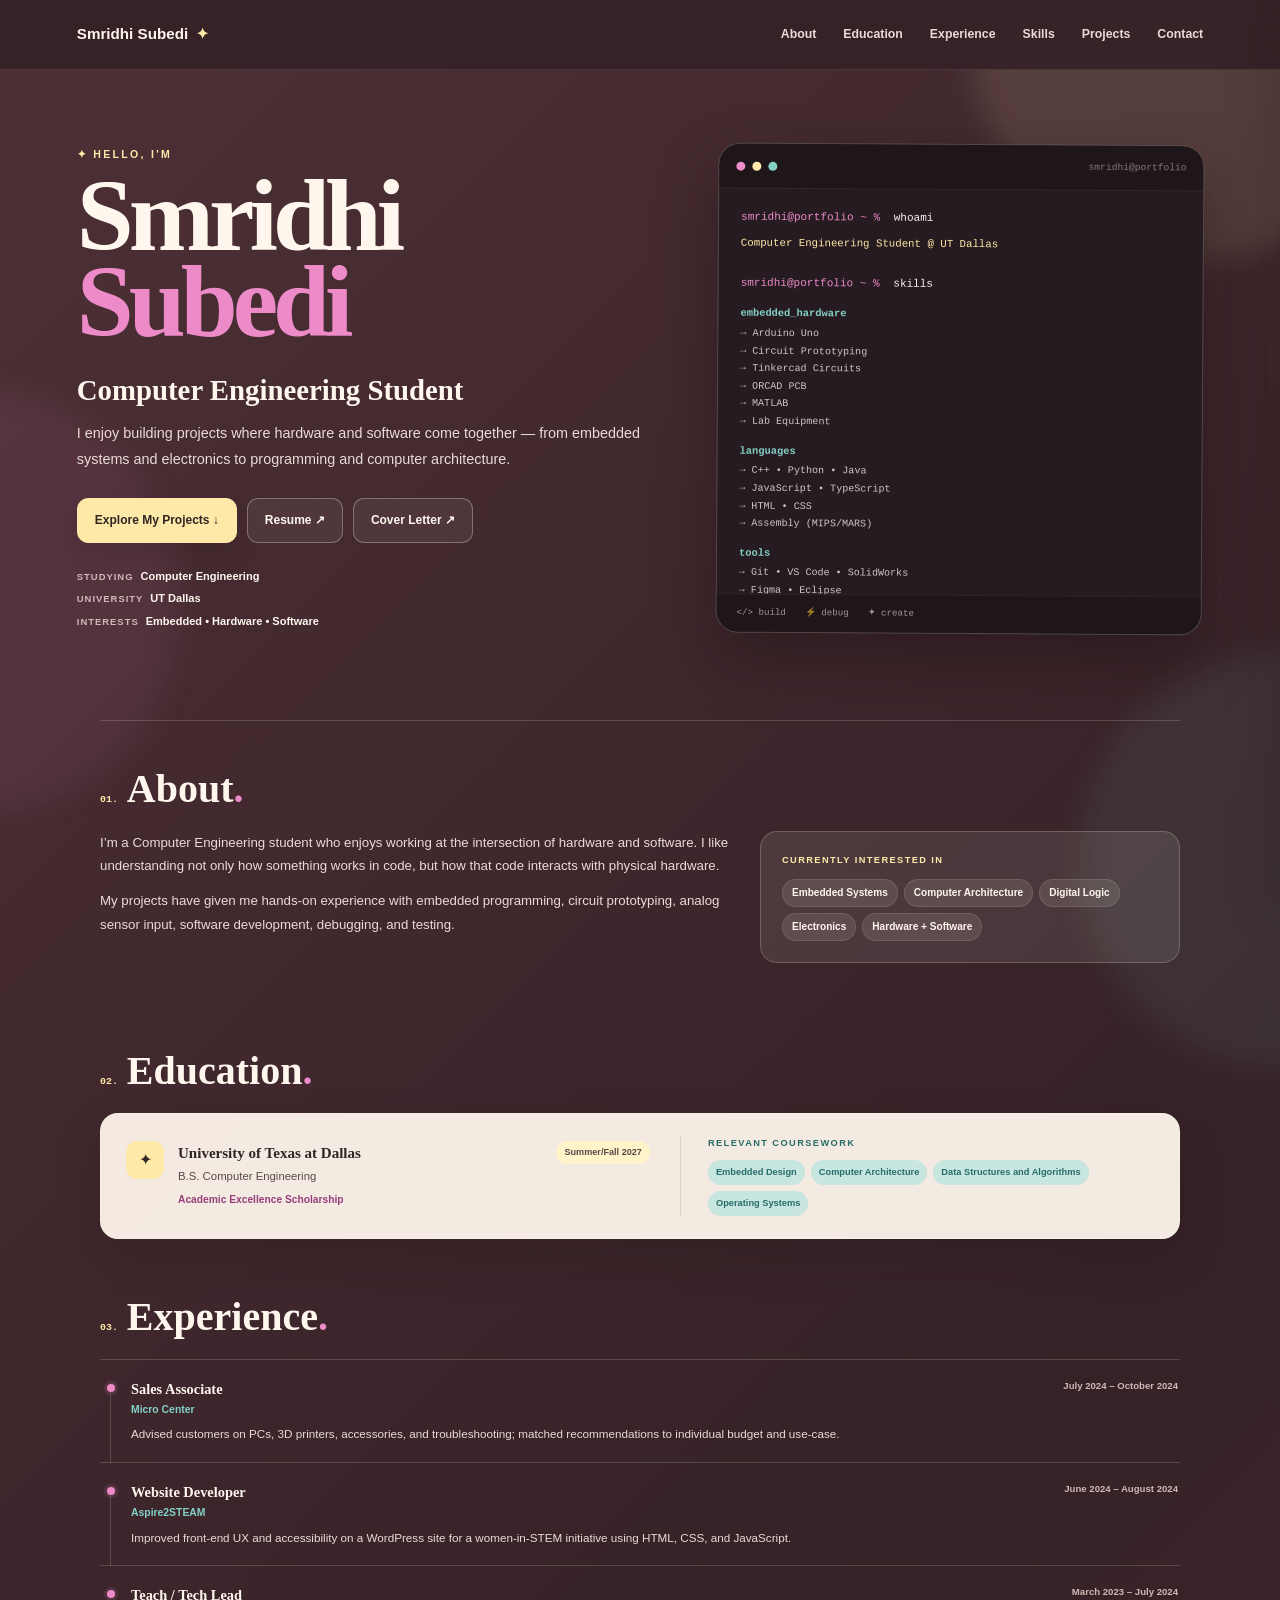
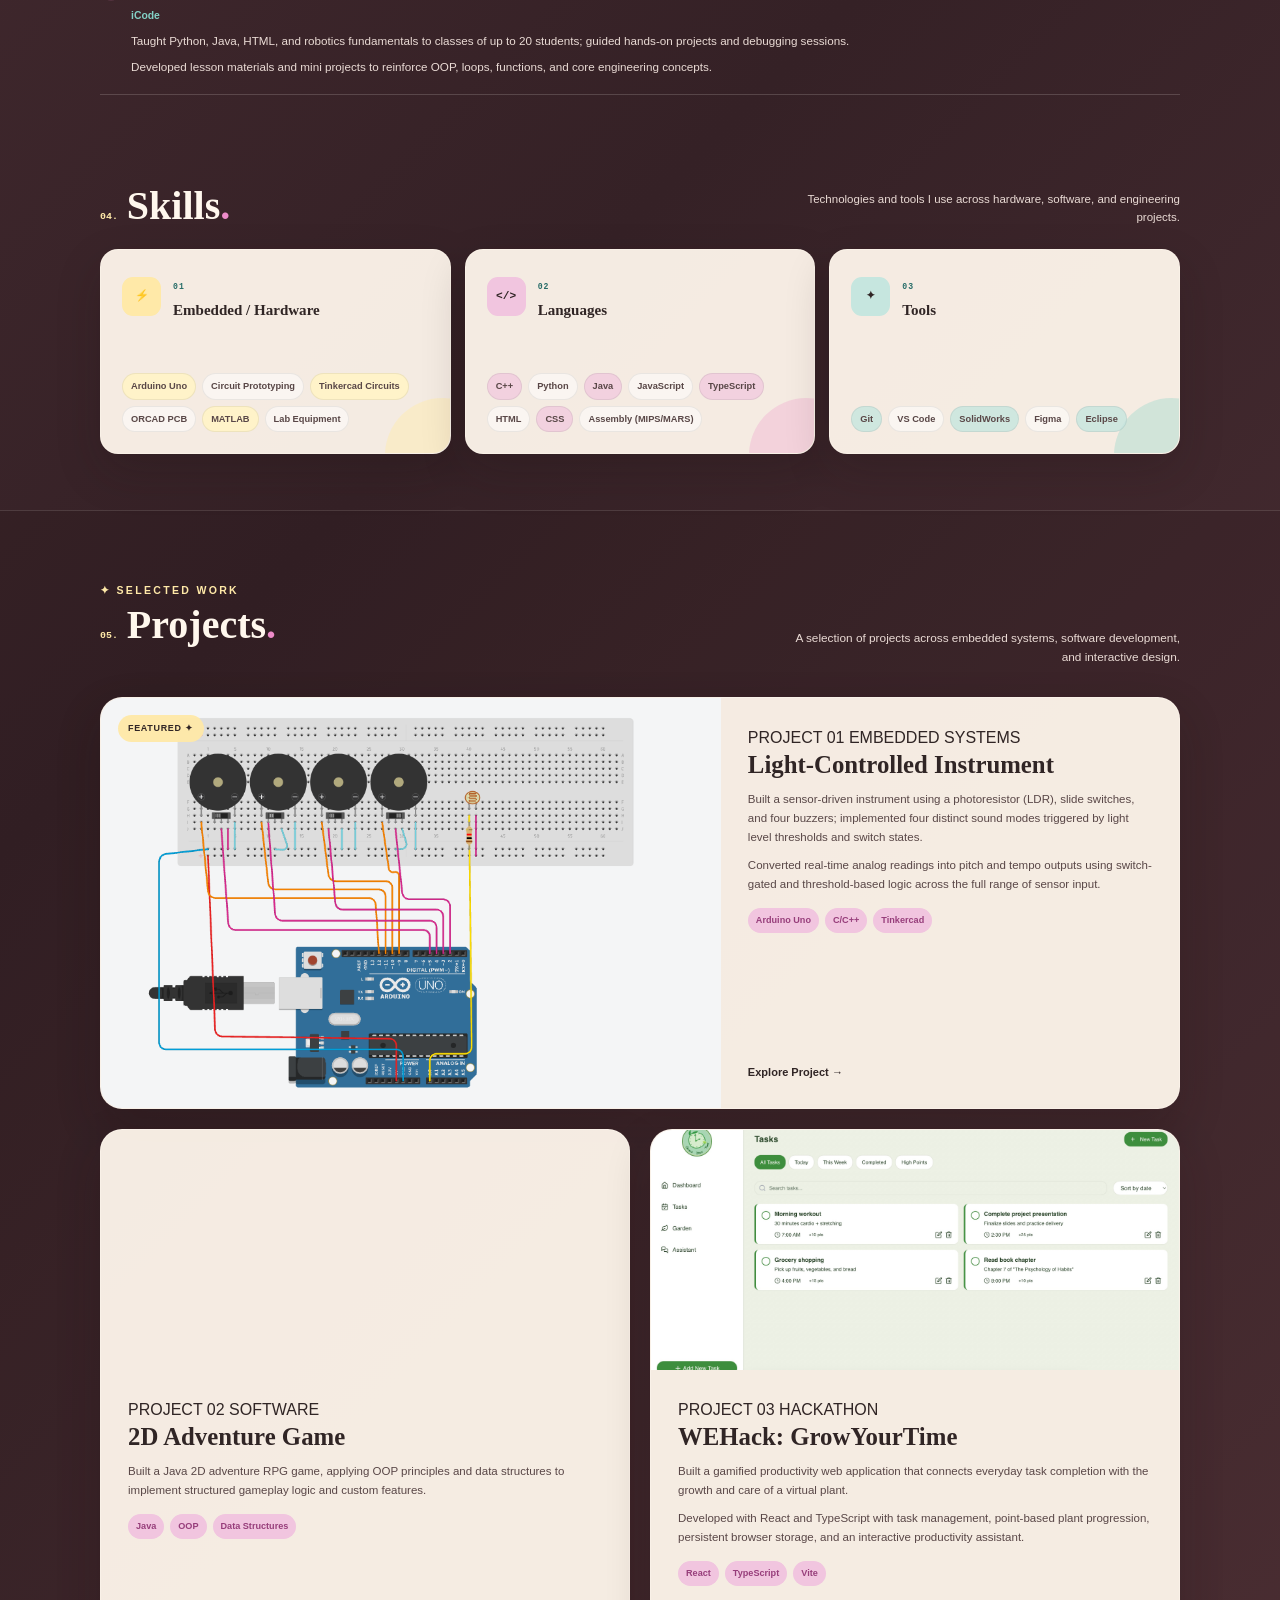
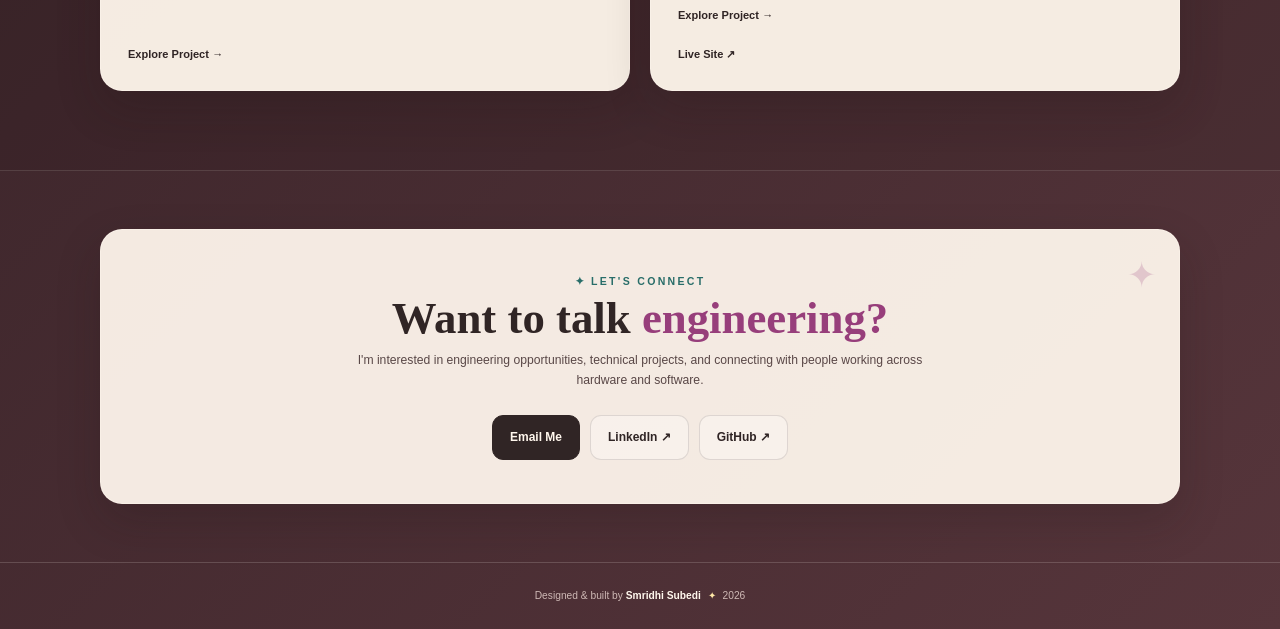
==== commit 46071d81: "updating main page for growyourtime" ====
--- a/index.html
+++ b/index.html
@@ -1056,21 +1056,19 @@
 
                 <article class="project-card small-project">
 
-                    <div class="grow-project-media">
-
-                        <div class="grow-icon">
-                            ✦
-                        </div>
-
-                        <strong>
-                            GrowYourTime
-                        </strong>
-
-                        <span>
-                            WEHack 2025
-                        </span>
-
-                    </div>
+                    <a
+                        href="projects/grow-your-time.html"
+                        class="grow-project-media"
+                        aria-label="Explore GrowYourTime project"
+                    >
+
+                        <img
+                            src="images/grow-your-time/dashboard.jpg"
+                            alt="GrowYourTime dashboard"
+                            style="width: 100%; height: 100%; display: block; object-fit: cover;"
+                        >
+
+                    </a>
 
 
                     <div class="small-project-content">
@@ -1084,40 +1082,49 @@
 
 
                         <h3>
-                            WEHack 2025: GrowYourTime
+                            WEHack: GrowYourTime
                         </h3>
 
 
                         <p>
-                            Built a Tamagotchi-style task and time
-                            management game at a hackathon;
-                            designed the UI in Figma and implemented
-                            a functional prototype.
+                            Built a gamified productivity web application
+                            that connects everyday task completion with
+                            the growth and care of a virtual plant.
                         </p>
 
 
                         <p>
-                            Developed using TypeScript with a focus
-                            on encouraging users to build productive
-                            habits through interactive gameplay.
+                            Developed with React and TypeScript with task
+                            management, point-based plant progression,
+                            persistent browser storage, and an interactive
+                            productivity assistant.
                         </p>
 
 
                         <div class="project-tags">
 
+                            <span>React</span>
                             <span>TypeScript</span>
-                            <span>Figma</span>
+                            <span>Vite</span>
 
                         </div>
 
 
                         <a
-                            href="https://github.com/WEHACK-GROWYOURTIME/GrowYourTime"
+                            href="projects/grow-your-time.html"
+                            class="project-button"
+                        >
+                            Explore Project →
+                        </a>
+
+
+                        <a
+                            href="https://smirsr.github.io/GrowYourTimes/"
                             target="_blank"
                             rel="noopener noreferrer"
                             class="project-button"
                         >
-                            View GitHub ↗
+                            Live Site ↗
                         </a>
 
                     </div>
--- a/css/global.css
+++ b/css/global.css
@@ -1,5329 +1,1237 @@
 /* =========================================================
-
-   SMRIDHI SUBEDI PORTFOLIO
-
-   DEEP BROWN-PINK / CREAM THEME
-
+SMRIDHI SUBEDI PORTFOLIO
+DEEP BROWN-PINK / CREAM THEME
 ========================================================= */
-
-
-
-
-
 /* =========================================================
-
-   COLORS
-
+COLORS
 ========================================================= */
-
-
-
 :root {
-
-
-
     /* Deep brown-pink background */
-
-    \--background: #4b3035;
-
-    \--background-deep: #352126;
-
-    \--background-soft: #56353b;
-
-
-
+    --background: #4b3035;
+    --background-deep: #352126;
+    --background-soft: #56353b;
     /* Light colors */
-
-    \--cream: #fff7ed;
-
-    \--cream-soft: #f5e3d8;
-
-
-
+    --cream: #fff7ed;
+    --cream-soft: #f5e3d8;
     /* Lighter creamy yellow */
-
-    \--yellow: #ffe9a8;
-
-    \--yellow-soft: #fff3c9;
-
-
-
+    --yellow: #ffe9a8;
+    --yellow-soft: #fff3c9;
     /* Pink */
-
-    \--pink: #ed8bc9;
-
-    \--pink-soft: #f1c5df;
-
-    \--pink-dark: #973e7b;
-
-
-
+    --pink: #ed8bc9;
+    --pink-soft: #f1c5df;
+    --pink-dark: #973e7b;
     /* Teal */
-
-    \--teal: #83d1c6;
-
-    \--teal-soft: #c6e6df;
-
-    \--teal-dark: #286d69;
-
-
-
+    --teal: #83d1c6;
+    --teal-soft: #c6e6df;
+    --teal-dark: #286d69;
     /* Dark text for light cards */
-
-    \--brown: #302525;
-
-    \--brown-soft: #594747;
-
-
-
+    --brown: #302525;
+    --brown-soft: #594747;
     /* Light text for dark background */
-
-    \--light-text: #fff7ef;
-
-    \--light-text-soft: #eadbd5;
-
-    \--light-muted: #ceb9b5;
-
-
-
-    \--border-light:
-
-        rgba(255, 247, 239, 0.17);
-
-
-
-    \--border-dark:
-
-        rgba(48, 37, 37, 0.13);
-
-
-
-    \--shadow:
-
-        0 18px 45px
-
-        rgba(32, 20, 20, 0.20);
-
-}
-
-
-
-
-
+    --light-text: #fff7ef;
+    --light-text-soft: #eadbd5;
+    --light-muted: #ceb9b5;
+    --border-light:
+    rgba(255, 247, 239, 0.17);
+    --border-dark:
+    rgba(48, 37, 37, 0.13);
+    --shadow:
+    0 18px 45px
+    rgba(32, 20, 20, 0.20);
+}
 /* =========================================================
-
-   RESET
-
+RESET
 ========================================================= */
-
-
-
 * {
-
     box-sizing: border-box;
-
-}
-
-
-
+}
 html {
-
     scroll-behavior: smooth;
-
-}
-
-
-
+}
 body {
-
     margin: 0;
-
     overflow-x: hidden;
-
-
-
-    background:
-
-        linear-gradient(
-
-            135deg,
-
-            #4d3036 0%,
-
-            #352126 48%,
-
-            #56353b 100%
-
+    background:
+    linear-gradient(
+    135deg,
+    #4d3036 0%,
+    #352126 48%,
+    #56353b 100%
+    );
+    color: var(--light-text);
+    font-family:
+    Inter,
+    -apple-system,
+    BlinkMacSystemFont,
+    "Segoe UI",
+    Roboto,
+    Helvetica,
+    Arial,
+    sans-serif;
+    line-height: 1.6;
+}
+body.no-scroll {
+    overflow: hidden;
+}
+a {
+    color: inherit;
+}
+button {
+    font: inherit;
+}
+img,
+video {
+    max-width: 100%;
+}
+::selection {
+    background: var(--yellow);
+    color: var(--brown);
+}
+/* =========================================================
+BACKGROUND DECORATIONS
+========================================================= */
+.background-shape {
+    position: fixed;
+    z-index: -1;
+    border-radius: 50%;
+    pointer-events: none;
+    filter: blur(15px);
+}
+.shape-one {
+    width: 450px;
+    height: 450px;
+    top: -190px;
+    right: -140px;
+    background:
+    rgba(255, 233, 168, 0.11);
+}
+.shape-two {
+    width: 430px;
+    height: 430px;
+    top: 43%;
+    left: -250px;
+    background:
+    rgba(237, 139, 201, 0.08);
+}
+.shape-three {
+    width: 420px;
+    height: 420px;
+    right: -220px;
+    bottom: -170px;
+    background:
+    rgba(131, 209, 198, 0.08);
+}
+/* =========================================================
+NAVIGATION
+========================================================= */
+.navbar {
+    position: fixed;
+    top: 0;
+    left: 0;
+    right: 0;
+    z-index: 1000;
+    height: 70px;
+    display: flex;
+    align-items: center;
+    border-bottom:
+    1px solid
+    rgba(255, 247, 239, 0.10);
+    background:
+    rgba(53, 33, 38, 0.92);
+    backdrop-filter: blur(16px);
+    -webkit-backdrop-filter: blur(16px);
+}
+.nav-inner {
+    width: min(1160px, 88%);
+    margin: auto;
+    display: flex;
+    align-items: center;
+    justify-content: space-between;
+}
+.nav-logo {
+    color: var(--cream);
+    text-decoration: none;
+    font-size: 0.95rem;
+    font-weight: 850;
+}
+.nav-logo span {
+    margin-left: 4px;
+    color: var(--yellow);
+}
+.desktop-nav {
+    display: flex;
+    align-items: center;
+    gap: 27px;
+}
+.desktop-nav a {
+    position: relative;
+    color: var(--light-text-soft);
+    text-decoration: none;
+    font-size: 0.77rem;
+    font-weight: 700;
+}
+.desktop-nav a::after {
+    content: "";
+    position: absolute;
+    left: 0;
+    bottom: -6px;
+    width: 0;
+    height: 2px;
+    border-radius: 100px;
+    background: var(--yellow);
+    transition: width 0.2s ease;
+}
+.desktop-nav a:hover {
+    color: var(--cream);
+}
+.desktop-nav a:hover::after {
+    width: 100%;
+}
+.menu-button {
+    display: none;
+    padding: 5px;
+    border: 0;
+    background: transparent;
+    color: var(--cream);
+    font-size: 26px;
+    cursor: pointer;
+}
+.eyebrow {
+    margin: 0;
+    color: var(--yellow);
+    font-size: 0.66rem;
+    font-weight: 900;
+    letter-spacing: 2.3px;
+}
+.button {
+    min-height: 45px;
+    display: inline-flex;
+    align-items: center;
+    justify-content: center;
+    gap: 7px;
+    padding:
+    10px
+    17px;
+    border-radius: 11px;
+    text-decoration: none;
+    font-size: 0.75rem;
+    font-weight: 800;
+    cursor: pointer;
+    transition:
+    transform 0.2s ease,
+    background 0.2s ease,
+    box-shadow 0.2s ease;
+}
+.button:hover {
+    transform: translateY(-2px);
+}
+.button-yellow {
+    border:
+    1px solid var(--yellow);
+    background: var(--yellow);
+    color: var(--brown);
+    box-shadow:
+    0 9px 24px
+    rgba(33, 21, 21, 0.15);
+}
+.button-yellow:hover {
+    background: #fff0bc;
+}
+.button-outline {
+    border:
+    1px solid
+    rgba(255, 247, 239, 0.30);
+    background:
+    rgba(255, 247, 239, 0.06);
+    color: var(--cream);
+}
+.button-outline:hover {
+    background:
+    rgba(255, 247, 239, 0.13);
+}
+.button-dark {
+    border:
+    1px solid var(--brown);
+    background: var(--brown);
+    color: var(--cream);
+}
+.button-card {
+    border:
+    1px solid var(--border-dark);
+    background:
+    rgba(255,255,255,0.32);
+    color: var(--brown);
+}
+.dot-pink {
+    background: var(--pink);
+}
+.dot-yellow {
+    background: var(--yellow);
+}
+.dot-teal {
+    background: var(--teal);
+}
+.final-command {
+    display: flex;
+    align-items: center;
+    margin-bottom: 0;
+}
+.cursor {
+    width: 7px;
+    height: 14px;
+    display: inline-block;
+    background: var(--yellow);
+    animation:
+    cursorBlink 1s
+    steps(2)
+    infinite;
+}
+@keyframes cursorBlink {
+    50% {
+        opacity: 0;
+    }
+}
+.compact-section {
+    padding:
+    33px
+    0;
+}
+section[id] {
+    scroll-margin-top: 87px;
+}
+.small-label {
+    margin: 0;
+    color: var(--teal-dark);
+    font-size: 0.58rem;
+    font-weight: 900;
+    letter-spacing: 1.4px;
+}
+.interest-list {
+    display: flex;
+    flex-wrap: wrap;
+    gap: 6px;
+    margin-top: 11px;
+}
+.interest-list span {
+    padding:
+    5px
+    9px;
+    border:
+    1px solid
+    rgba(255,247,239,0.11);
+    border-radius: 100px;
+    background:
+    rgba(255,247,239,0.10);
+    color: var(--cream);
+    font-size: 0.63rem;
+    font-weight: 700;
+}
+/* =========================================================
+EDUCATION
+========================================================= */
+#education {
+    padding-bottom: 27px;
+}
+.graduation {
+    flex-shrink: 0;
+    padding:
+    4px
+    8px;
+    border-radius: 100px;
+    background: var(--yellow-soft);
+    color: var(--brown-soft);
+    font-size: 0.57rem;
+    font-weight: 800;
+}
+.scholarship {
+    display: inline-block;
+    margin-top: 6px;
+    color: var(--pink-dark);
+    font-size: 0.64rem;
+    font-weight: 750;
+}
+.coursework {
+    padding-left: 27px;
+    border-left:
+    1px solid var(--border-dark);
+}
+.course-tags {
+    display: flex;
+    flex-wrap: wrap;
+    gap: 6px;
+    margin-top: 9px;
+}
+.course-tags span {
+    padding:
+    5px
+    8px;
+    border-radius: 100px;
+    background: var(--teal-soft);
+    color: var(--teal-dark);
+    font-size: 0.58rem;
+    font-weight: 700;
+}
+.timeline {
+    position: relative;
+    display: flex;
+    justify-content: center;
+}
+.timeline span {
+    position: relative;
+    z-index: 2;
+    width: 8px;
+    height: 8px;
+    margin-top: 6px;
+    border-radius: 50%;
+    background: var(--pink);
+    box-shadow:
+    0 0 0 3px
+    rgba(237,139,201,0.13);
+}
+.timeline::after {
+    content: "";
+    position: absolute;
+    top: 14px;
+    bottom: -19px;
+    width: 1px;
+    background: var(--border-light);
+}
+.skill-card {
+    position: relative;
+    overflow: hidden;
+    min-height: 205px;
+    display: flex;
+    flex-direction: column;
+    padding: 21px;
+    border:
+    1px solid
+    rgba(255,247,239,0.42);
+    border-radius: 18px;
+    background:
+    rgba(255,247,237,0.95);
+    color: var(--brown);
+    box-shadow: var(--shadow);
+    transition:
+    transform 0.2s ease,
+    box-shadow 0.2s ease;
+}
+.skill-card:hover {
+    transform: translateY(-4px);
+    box-shadow:
+    0 22px 50px
+    rgba(30,18,18,0.26);
+}
+.skill-card::after {
+    content: "";
+    position: absolute;
+    width: 115px;
+    height: 115px;
+    right: -50px;
+    bottom: -60px;
+    border-radius: 50%;
+    pointer-events: none;
+}
+.hardware-card::after {
+    background:
+    rgba(255,233,168,0.42);
+}
+.languages-card::after {
+    background:
+    rgba(237,139,201,0.27);
+}
+.tools-card::after {
+    background:
+    rgba(131,209,198,0.31);
+}
+.skill-card-header {
+    position: relative;
+    z-index: 1;
+    display: flex;
+    align-items: center;
+    gap: 12px;
+    margin-bottom: 18px;
+}
+.skill-icon {
+    width: 39px;
+    height: 39px;
+    flex-shrink: 0;
+    display: grid;
+    place-items: center;
+    border-radius: 11px;
+    color: var(--brown);
+    font-family:
+    "SFMono-Regular",
+    Consolas,
+    monospace;
+    font-size: 0.7rem;
+    font-weight: 900;
+}
+.hardware-card .skill-icon {
+    background: var(--yellow);
+}
+.languages-card .skill-icon {
+    background: var(--pink-soft);
+}
+.tools-card .skill-icon {
+    background: var(--teal-soft);
+}
+.skill-number {
+    color: var(--teal-dark);
+    font-family:
+    "SFMono-Regular",
+    Consolas,
+    monospace;
+    font-size: 0.51rem;
+    font-weight: 900;
+    letter-spacing: 1px;
+}
+.skill-card h3 {
+    margin:
+    1px
+    0
+    0;
+    color: var(--brown);
+    font-family:
+    Georgia,
+    "Times New Roman",
+    serif;
+    font-size: 0.94rem;
+}
+.skill-card-tags {
+    position: relative;
+    z-index: 1;
+    display: flex;
+    flex-wrap: wrap;
+    gap: 6px;
+    margin-top: auto;
+}
+.skill-card-tags span {
+    padding:
+    5px
+    8px;
+    border:
+    1px solid
+    rgba(48,37,37,0.08);
+    border-radius: 100px;
+    background:
+    rgba(255,255,255,0.52);
+    color: var(--brown-soft);
+    font-size: 0.58rem;
+    font-weight: 700;
+}
+.hardware-card
+.skill-card-tags span:nth-child(odd) {
+    background: var(--yellow-soft);
+}
+.languages-card
+.skill-card-tags span:nth-child(odd) {
+    background:
+    rgba(241,197,223,0.67);
+}
+.tools-card
+.skill-card-tags span:nth-child(odd) {
+    background:
+    rgba(198,230,223,0.78);
+}
+.projects-header {
+    display: flex;
+    align-items: flex-end;
+    justify-content: space-between;
+    gap: 35px;
+    margin-bottom: 30px;
+}
+.project-title {
+    margin:
+    6px
+    0
+    0;
+}
+.projects-description {
+    max-width: 390px;
+    margin: 0;
+    color: var(--light-text-soft);
+    font-size: 0.74rem;
+    text-align: right;
+}
+.featured-label {
+    position: absolute;
+    top: 17px;
+    left: 17px;
+    padding:
+    6px
+    10px;
+    border-radius: 100px;
+    background:
+    rgba(255,233,168,0.95);
+    color: var(--brown);
+    font-size: 0.56rem;
+    font-weight: 900;
+    letter-spacing: 0.7px;
+}
+.project-tags {
+    display: flex;
+    flex-wrap: wrap;
+    gap: 6px;
+    margin-top: 5px;
+}
+.project-tags span {
+    padding:
+    5px
+    8px;
+    border-radius: 100px;
+    background: var(--pink-soft);
+    color: var(--pink-dark);
+    font-size: 0.57rem;
+    font-weight: 750;
+}
+.project-button {
+    display: inline-flex;
+    align-items: center;
+    gap: 7px;
+    width: fit-content;
+    margin-top: auto;
+    padding-top: 21px;
+    color: var(--brown);
+    text-decoration: none;
+    font-size: 0.69rem;
+    font-weight: 850;
+    transition:
+    color 0.2s ease,
+    gap 0.2s ease;
+}
+.project-button:hover {
+    gap: 11px;
+    color: var(--pink-dark);
+}
+.small-project {
+    display: flex;
+    flex-direction: column;
+}
+.small-project-media,
+.grow-project-media {
+    height: 240px;
+    flex-shrink: 0;
+    overflow: hidden;
+}
+.small-project-media video {
+    width: 100%;
+    height: 100%;
+    display: block;
+    object-fit: cover;
+}
+.grow-project-media {
+    display: flex;
+    flex-direction: column;
+    align-items: center;
+    justify-content: center;
+    background:
+    linear-gradient(
+    135deg,
+    var(--yellow-soft),
+    var(--pink-soft)
+    );
+}
+.grow-icon {
+    margin-bottom: 8px;
+    color: var(--pink-dark);
+    font-size: 27px;
+}
+.grow-project-media strong {
+    color: var(--brown);
+    font-family:
+    Georgia,
+    "Times New Roman",
+    serif;
+    font-size: 1.15rem;
+}
+.grow-project-media span {
+    margin-top: 2px;
+    color: var(--brown-soft);
+    font-size: 0.63rem;
+}
+.small-project-content {
+    flex: 1;
+}
+.small-project-content h3 {
+    font-size: 1.28rem;
+}
+.contact-star {
+    position: absolute;
+    top: 17px;
+    right: 23px;
+    color:
+    rgba(155,68,127,0.22);
+    font-size: 35px;
+}
+.contact-description {
+    max-width: 570px;
+    margin: auto;
+    color: var(--brown-soft);
+    font-size: 0.76rem;
+}
+.contact-buttons {
+    justify-content: center;
+}
+/* =========================================================
+FOOTER
+========================================================= */
+footer {
+    padding:
+    25px
+    20px;
+    border-top:
+    1px solid
+    var(--border-light);
+    color: var(--light-muted);
+    text-align: center;
+    font-size: 0.64rem;
+}
+footer p {
+    margin: 0;
+}
+footer strong {
+    color: var(--cream);
+}
+footer span {
+    margin:
+    0
+    4px;
+    color: var(--yellow);
+}
+/* =========================================================
+MOBILE MENU
+========================================================= */
+.mobile-overlay {
+    position: fixed;
+    inset: 0;
+    z-index: 1998;
+    background:
+    rgba(31,20,20,0.54);
+    backdrop-filter: blur(5px);
+    -webkit-backdrop-filter: blur(5px);
+    opacity: 0;
+    visibility: hidden;
+    transition:
+    opacity 0.3s ease,
+    visibility 0.3s ease;
+}
+.mobile-overlay.active {
+    opacity: 1;
+    visibility: visible;
+}
+.mobile-menu {
+    position: fixed;
+    top: 0;
+    right: -370px;
+    z-index: 1999;
+    width: min(82vw, 340px);
+    height: 100vh;
+    height: 100dvh;
+    display: flex;
+    flex-direction: column;
+    padding: 23px;
+    border-left:
+    1px solid
+    rgba(255,247,239,0.17);
+    background: #4b3035;
+    box-shadow:
+    -20px 0 60px
+    rgba(25,15,15,0.28);
+    transition: right 0.3s ease;
+}
+.mobile-menu.active {
+    right: 0;
+}
+.mobile-menu-header {
+    display: flex;
+    align-items: center;
+    justify-content: space-between;
+    padding-bottom: 16px;
+    border-bottom:
+    1px solid var(--border-light);
+    color: var(--yellow);
+    font-size: 0.75rem;
+    font-weight: 850;
+}
+.close-menu-button {
+    width: 34px;
+    height: 34px;
+    display: grid;
+    place-items: center;
+    padding: 0;
+    border:
+    1px solid
+    var(--border-light);
+    border-radius: 50%;
+    background:
+    rgba(255,247,239,0.06);
+    color: var(--cream);
+    font-size: 22px;
+    cursor: pointer;
+}
+.mobile-links {
+    display: flex;
+    flex-direction: column;
+    margin-top: 20px;
+}
+.mobile-links a {
+    padding:
+    12px
+    3px;
+    border-bottom:
+    1px solid
+    var(--border-light);
+    color: var(--light-text-soft);
+    text-decoration: none;
+    font-size: 0.85rem;
+    font-weight: 750;
+}
+.mobile-links a:hover {
+    color: var(--yellow);
+}
+.mobile-menu-footer {
+    display: flex;
+    flex-direction: column;
+    margin-top: auto;
+    padding-top: 16px;
+    border-top:
+    1px solid var(--border-light);
+}
+.mobile-menu-footer strong {
+    color: var(--cream);
+    font-size: 0.73rem;
+}
+.mobile-menu-footer span {
+    color: var(--light-muted);
+    font-size: 0.61rem;
+}
+/* =========================================================
+EMAIL MODAL
+========================================================= */
+.email-modal-overlay {
+    position: fixed;
+    inset: 0;
+    z-index: 3000;
+    display: flex;
+    align-items: center;
+    justify-content: center;
+    padding: 20px;
+    background:
+    rgba(30,19,19,0.61);
+    backdrop-filter: blur(8px);
+    -webkit-backdrop-filter: blur(8px);
+    opacity: 0;
+    visibility: hidden;
+    pointer-events: none;
+    transition:
+    opacity 0.25s ease,
+    visibility 0.25s ease;
+}
+.email-modal-overlay.active {
+    opacity: 1;
+    visibility: visible;
+    pointer-events: auto;
+}
+.email-modal {
+    position: relative;
+    width: min(480px, 100%);
+    padding:
+    39px
+    31px
+    27px;
+    border:
+    1px solid
+    rgba(255,255,255,0.62);
+    border-radius: 22px;
+    background: var(--cream-soft);
+    color: var(--brown);
+    box-shadow:
+    0 28px 65px
+    rgba(25,15,15,0.30);
+    text-align: center;
+}
+.email-close {
+    position: absolute;
+    top: 13px;
+    right: 14px;
+    width: 32px;
+    height: 32px;
+    display: grid;
+    place-items: center;
+    padding: 0;
+    border:
+    1px solid var(--border-dark);
+    border-radius: 50%;
+    background:
+    rgba(255,255,255,0.30);
+    color: var(--brown);
+    font-size: 21px;
+    cursor: pointer;
+}
+.email-icon {
+    width: 51px;
+    height: 51px;
+    display: grid;
+    place-items: center;
+    margin:
+    0
+    auto
+    15px;
+    border-radius: 14px;
+    background: var(--yellow);
+    color: var(--brown);
+    font-size: 21px;
+}
+.dark-eyebrow {
+    color: var(--teal-dark);
+}
+.email-modal h2 {
+    margin:
+    5px
+    0
+    8px;
+    color: var(--brown);
+    font-family:
+    Georgia,
+    "Times New Roman",
+    serif;
+    font-size: 1.8rem;
+}
+.email-modal h2 span {
+    color: var(--pink-dark);
+}
+.email-modal > p:not(.eyebrow):not(.copy-message) {
+    max-width: 350px;
+    margin:
+    0
+    auto
+    19px;
+    color: var(--brown-soft);
+    font-size: 0.74rem;
+}
+.email-copy {
+    display: flex;
+    align-items: center;
+    justify-content: space-between;
+    gap: 10px;
+    padding:
+    8px
+    8px
+    8px
+    13px;
+    border:
+    1px solid var(--border-dark);
+    border-radius: 12px;
+    background:
+    rgba(255,255,255,0.40);
+}
+.email-copy span {
+    min-width: 0;
+    color: var(--brown);
+    font-family:
+    "SFMono-Regular",
+    Consolas,
+    monospace;
+    font-size: 0.72rem;
+    word-break: break-word;
+}
+.email-copy button {
+    flex-shrink: 0;
+    padding:
+    8px
+    12px;
+    border: 0;
+    border-radius: 8px;
+    background: var(--brown);
+    color: var(--cream);
+    font-size: 0.66rem;
+    font-weight: 800;
+    cursor: pointer;
+}
+.copy-message {
+    margin:
+    8px
+    0
+    0 !important;
+    color:
+    var(--teal-dark) !important;
+    font-size:
+    0.66rem !important;
+    font-weight: 750;
+    opacity: 0;
+    transition: opacity 0.2s ease;
+}
+.copy-message.show {
+    opacity: 1;
+}
+.pink-text {
+    color: var(--pink);
+}
+/* =========================================================
+TABLET
+========================================================= */
+@media screen and (max-width: 900px) {
+    .desktop-nav {
+        display: none;
+    }
+    .menu-button {
+        display: block;
+    }
+    .hero {
+        min-height: auto;
+        grid-template-columns: 1fr;
+        gap: 42px;
+        padding-top: 115px;
+    }
+    .hero-content {
+        max-width: 700px;
+    }
+    .terminal {
+        width: 100%;
+        max-width: 700px;
+        transform: none;
+    }
+    .about-grid {
+        grid-template-columns: 1fr;
+    }
+    .education-card {
+        grid-template-columns: 1fr;
+        gap: 20px;
+    }
+    .coursework {
+        padding:
+        18px
+        0
+        0;
+        border-left: 0;
+        border-top:
+        1px solid var(--border-dark);
+    }
+    .skills-grid {
+        grid-template-columns: 1fr;
+    }
+    .skill-card {
+        min-height: 0;
+    }
+    .skills-heading-row {
+        align-items: flex-start;
+        flex-direction: column;
+        gap: 8px;
+    }
+    .skills-intro {
+        text-align: left;
+    }
+    .featured-project {
+        grid-template-columns: 1fr;
+    }
+    .featured-project-media {
+        min-height: 350px;
+        height: 350px;
+    }
+}
+/* =========================================================
+MOBILE
+========================================================= */
+@media screen and (max-width: 620px) {
+    .navbar {
+        height: 64px;
+    }
+    .nav-inner,
+    .hero,
+    .section,
+    .projects-section,
+    .contact-section,
+    .project-page-hero,
+    .project-section {
+        width:
+        calc(
+        100% - 36px
         );
-
-
-
-    color: var(--light-text);
-
-
-
-    font-family:
-
-        Inter,
-
-        -apple-system,
-
-        BlinkMacSystemFont,
-
-        "Segoe UI",
-
-        Roboto,
-
-        Helvetica,
-
-        Arial,
-
-        sans-serif;
-
-
-
-    line-height: 1.6;
-
-}
-
-
-
-body.no-scroll {
-
-    overflow: hidden;
-
-}
-
-
-
-a {
-
-    color: inherit;
-
-}
-
-
-
-button {
-
-    font: inherit;
-
-}
-
-
-
-img,
-
-video {
-
-    max-width: 100%;
-
-}
-
-
-
-::selection {
-
-    background: var(--yellow);
-
-    color: var(--brown);
-
-}
-
-
-
-
-
+    }
+    .nav-logo {
+        font-size: 0.85rem;
+    }
+    .hero {
+        padding:
+        103px
+        0
+        45px;
+        gap: 32px;
+    }
+    .hero h1 {
+        font-size:
+        clamp(
+        3.4rem,
+        18vw,
+        4.6rem
+        );
+        letter-spacing: -3px;
+    }
+    .hero h2 {
+        margin-top: 21px;
+        font-size: 1.2rem;
+    }
+    .hero-description {
+        font-size: 0.82rem;
+    }
+    .hero-buttons {
+        flex-direction: column;
+    }
+    .hero-buttons .button {
+        width: 100%;
+    }
+    .hero-details {
+        margin-top: 20px;
+    }
+    .hero-details div {
+        align-items: flex-start;
+        flex-direction: column;
+        gap: 0;
+    }
+    .terminal {
+        border-radius: 18px;
+    }
+    .terminal-window {
+        height: 390px;
+        padding:
+        18px
+        16px;
+    }
+    .terminal-job {
+        grid-template-columns: 1fr;
+    }
+    .terminal-job small {
+        grid-column: 1;
+        grid-row: auto;
+        margin-top: 2px;
+    }
+    .terminal-footer {
+        flex-wrap: wrap;
+        gap: 10px;
+    }
+    .section {
+        padding:
+        35px
+        0;
+    }
+    .compact-section {
+        padding:
+        28px
+        0;
+    }
+    .section-title {
+        margin-bottom: 18px;
+    }
+    .education-card {
+        padding: 18px;
+    }
+    .education-star {
+        display: none;
+    }
+    .education-heading {
+        flex-direction: column;
+        gap: 6px;
+    }
+    .graduation {
+        width: fit-content;
+    }
+    .experience-item {
+        grid-template-columns:
+        12px
+        1fr;
+        gap: 9px;
+    }
+    .experience-heading {
+        flex-direction: column;
+        gap: 4px;
+    }
+    .skills-section {
+        padding-top: 37px;
+        padding-bottom: 45px;
+    }
+    .projects-section {
+        padding:
+        55px
+        0
+        61px;
+    }
+    .projects-header {
+        align-items: flex-start;
+        flex-direction: column;
+        gap: 8px;
+    }
+    .projects-description {
+        text-align: left;
+    }
+    .featured-project-media {
+        height: 245px;
+        min-height: 245px;
+    }
+    .featured-project-content,
+    .small-project-content {
+        padding: 21px;
+    }
+    .project-grid {
+        grid-template-columns: 1fr;
+    }
+    .small-project-media,
+    .grow-project-media {
+        height: 215px;
+    }
+    .project-meta {
+        align-items: flex-start;
+        flex-direction: column;
+        gap: 2px;
+    }
+    .contact-section {
+        padding:
+        45px
+        0;
+    }
+    .contact-card {
+        padding:
+        36px
+        20px;
+    }
+    .contact-buttons {
+        flex-direction: column;
+    }
+    .contact-buttons .button {
+        width: 100%;
+    }
+    .email-modal {
+        padding:
+        37px
+        18px
+        24px;
+    }
+    .email-copy {
+        flex-direction: column;
+        padding: 12px;
+    }
+    .email-copy button {
+        width: 100%;
+    }
+    .project-details-grid,
+    .screenshot-grid {
+        grid-template-columns: 1fr;
+    }
+}
 /* =========================================================
-
-   BACKGROUND DECORATIONS
-
+REDUCED MOTION
 ========================================================= */
-
-
-
-.background-shape {
-
-    position: fixed;
-
-    z-index: -1;
-
-    border-radius: 50%;
-
-    pointer-events: none;
-
-    filter: blur(15px);
-
-}
-
-
-
-.shape-one {
-
-    width: 450px;
-
-    height: 450px;
-
-    top: -190px;
-
-    right: -140px;
-
-
-
-    background:
-
-        rgba(255, 233, 168, 0.11);
-
-}
-
-
-
-.shape-two {
-
-    width: 430px;
-
-    height: 430px;
-
-    top: 43%;
-
-    left: -250px;
-
-
-
-    background:
-
-        rgba(237, 139, 201, 0.08);
-
-}
-
-
-
-.shape-three {
-
-    width: 420px;
-
-    height: 420px;
-
-    right: -220px;
-
-    bottom: -170px;
-
-
-
-    background:
-
-        rgba(131, 209, 198, 0.08);
-
-}
-
-
-
-
-
-/* =========================================================
-
-   NAVIGATION
-
-========================================================= */
-
-
-
-.navbar {
-
-    position: fixed;
-
-    top: 0;
-
-    left: 0;
-
-    right: 0;
-
-    z-index: 1000;
-
-
-
-    height: 70px;
-
-
-
-    display: flex;
-
-    align-items: center;
-
-
-
-    border-bottom:
-
-        1px solid
-
-        rgba(255, 247, 239, 0.10);
-
-
-
-    background:
-
-        rgba(53, 33, 38, 0.92);
-
-
-
-    backdrop-filter: blur(16px);
-
-    -webkit-backdrop-filter: blur(16px);
-
-}
-
-
-
-.nav-inner {
-
-    width: min(1160px, 88%);
-
-    margin: auto;
-
-
-
-    display: flex;
-
-    align-items: center;
-
-    justify-content: space-between;
-
-}
-
-
-
-.nav-logo {
-
-    color: var(--cream);
-
-    text-decoration: none;
-
-    font-size: 0.95rem;
-
-    font-weight: 850;
-
-}
-
-
-
-.nav-logo span {
-
-    margin-left: 4px;
-
-    color: var(--yellow);
-
-}
-
-
-
-.desktop-nav {
-
-    display: flex;
-
-    align-items: center;
-
-    gap: 27px;
-
-}
-
-
-
-.desktop-nav a {
-
-    position: relative;
-
-    color: var(--light-text-soft);
-
-    text-decoration: none;
-
-    font-size: 0.77rem;
-
-    font-weight: 700;
-
-}
-
-
-
-.desktop-nav a::after {
-
-    content: "";
-
-    position: absolute;
-
-    left: 0;
-
-    bottom: -6px;
-
-    width: 0;
-
-    height: 2px;
-
-    border-radius: 100px;
-
-    background: var(--yellow);
-
-    transition: width 0.2s ease;
-
-}
-
-
-
-.desktop-nav a:hover {
-
-    color: var(--cream);
-
-}
-
-
-
-.desktop-nav a:hover::after {
-
-    width: 100%;
-
-}
-
-
-
-.menu-button {
-
-    display: none;
-
-    padding: 5px;
-
-    border: 0;
-
-    background: transparent;
-
-    color: var(--cream);
-
-    font-size: 26px;
-
-    cursor: pointer;
-
-}
-
-
-
-
-
-/* =========================================================
-
-   HERO
-
-========================================================= */
-
-
-
-.hero {
-
-    width: min(1160px, 88%);
-
-    min-height: 720px;
-
-    margin: auto;
-
-
-
-    padding:
-
-        125px
-
-        0
-
-        68px;
-
-
-
-    display: grid;
-
-
-
-    grid-template-columns:
-
-        minmax(0, 1fr)
-
-        minmax(390px, 0.86fr);
-
-
-
-    gap: 75px;
-
-    align-items: center;
-
-}
-
-
-
-.eyebrow {
-
-    margin: 0;
-
-    color: var(--yellow);
-
-    font-size: 0.66rem;
-
-    font-weight: 900;
-
-    letter-spacing: 2.3px;
-
-}
-
-
-
-.hero h1 {
-
-    margin:
-
-        10px
-
-        0
-
-        0;
-
-
-
-    color: var(--cream);
-
-
-
-    font-family:
-
-        Georgia,
-
-        "Times New Roman",
-
-        serif;
-
-
-
-    font-size:
-
-        clamp(
-
-            4.4rem,
-
-            8vw,
-
-            7rem
-
-        );
-
-
-
-    line-height: 0.84;
-
-    letter-spacing: -5px;
-
-}
-
-
-
-.hero h1 span {
-
-    display: block;
-
-    color: var(--pink);
-
-}
-
-
-
-.hero h2 {
-
-    margin:
-
-        28px
-
-        0
-
-        13px;
-
-
-
-    color: var(--cream);
-
-
-
-    font-family:
-
-        Georgia,
-
-        "Times New Roman",
-
-        serif;
-
-
-
-    font-size:
-
-        clamp(
-
-            1.35rem,
-
-            2.4vw,
-
-            1.8rem
-
-        );
-
-
-
-    line-height: 1.2;
-
-}
-
-
-
-.hero-description {
-
-    max-width: 600px;
-
-    margin: 0;
-
-    color: var(--light-text-soft);
-
-    font-size: 0.9rem;
-
-    line-height: 1.8;
-
-}
-
-
-
-
-
-/* =========================================================
-
-   BUTTONS
-
-========================================================= */
-
-
-
-.hero-buttons,
-
-.contact-buttons {
-
-    display: flex;
-
-    flex-wrap: wrap;
-
-    gap: 10px;
-
-    margin-top: 25px;
-
-}
-
-
-
-.button {
-
-    min-height: 45px;
-
-
-
-    display: inline-flex;
-
-    align-items: center;
-
-    justify-content: center;
-
-
-
-    gap: 7px;
-
-
-
-    padding:
-
-        10px
-
-        17px;
-
-
-
-    border-radius: 11px;
-
-
-
-    text-decoration: none;
-
-
-
-    font-size: 0.75rem;
-
-    font-weight: 800;
-
-
-
-    cursor: pointer;
-
-
-
-    transition:
-
-        transform 0.2s ease,
-
-background 0.2s ease,
-
-        box-shadow 0.2s ease;
-
-}
-
-
-
-.button:hover {
-
-    transform: translateY(-2px);
-
-}
-
-
-
-.button-yellow {
-
-    border:
-
-        1px solid var(--yellow);
-
-
-
-    background: var(--yellow);
-
-    color: var(--brown);
-
-
-
-    box-shadow:
-
-        0 9px 24px
-
-        rgba(33, 21, 21, 0.15);
-
-}
-
-
-
-.button-yellow:hover {
-
-    background: #fff0bc;
-
-}
-
-
-
-.button-outline {
-
-    border:
-
-        1px solid
-
-        rgba(255, 247, 239, 0.30);
-
-
-
-    background:
-
-        rgba(255, 247, 239, 0.06);
-
-
-
-    color: var(--cream);
-
-}
-
-
-
-.button-outline:hover {
-
-    background:
-
-        rgba(255, 247, 239, 0.13);
-
-}
-
-
-
-.button-dark {
-
-    border:
-
-        1px solid var(--brown);
-
-
-
-    background: var(--brown);
-
-    color: var(--cream);
-
-}
-
-
-
-.button-card {
-
-    border:
-
-        1px solid var(--border-dark);
-
-
-
-    background:
-
-        rgba(255,255,255,0.32);
-
-
-
-    color: var(--brown);
-
-}
-
-
-
-
-
-/* =========================================================
-
-   HERO DETAILS
-
-========================================================= */
-
-
-
-.hero-details {
-
-    display: flex;
-
-    flex-direction: column;
-
-    gap: 5px;
-
-    margin-top: 25px;
-
-}
-
-
-
-.hero-details div {
-
-    display: flex;
-
-    align-items: baseline;
-
-    gap: 7px;
-
-}
-
-
-
-.hero-details span {
-
-    color: var(--light-muted);
-
-    font-size: 0.59rem;
-
-    font-weight: 800;
-
-    letter-spacing: 1px;
-
-}
-
-
-
-.hero-details strong {
-
-    color: var(--cream);
-
-    font-size: 0.69rem;
-
-}
-
-
-
-
-
-/* =========================================================
-
-   TERMINAL
-
-========================================================= */
-
-
-
-.terminal {
-
-    overflow: hidden;
-
-
-
-    border:
-
-        1px solid
-
-        rgba(255, 247, 239, 0.20);
-
-
-
-    border-radius: 22px;
-
-
-
-    background: #261b20;
-
-    color: #fff6ef;
-
-
-
-    box-shadow:
-
-        0 27px 60px
-
-        rgba(20, 10, 14, 0.38);
-
-
-
-    transform: rotate(0.35deg);
-
-}
-
-
-
-.terminal-topbar {
-
-    height: 45px;
-
-
-
-    display: flex;
-
-    align-items: center;
-
-    justify-content: space-between;
-
-
-
-    padding:
-
-        0
-
-        17px;
-
-
-
-    border-bottom:
-
-        1px solid
-
-        rgba(255,255,255,0.07);
-
-
-
-    background: #1f161a;
-
-}
-
-
-
-.terminal-dots {
-
-    display: flex;
-
-    gap: 7px;
-
-}
-
-
-
-.terminal-dot {
-
-    width: 9px;
-
-    height: 9px;
-
-    border-radius: 50%;
-
-}
-
-
-
-.dot-pink {
-
-    background: var(--pink);
-
-}
-
-
-
-.dot-yellow {
-
-    background: var(--yellow);
-
-}
-
-
-
-.dot-teal {
-
-    background: var(--teal);
-
-}
-
-
-
-.terminal-title {
-
-    color:
-
-        rgba(255,255,255,0.43);
-
-
-
-    font-family:
-
-        "SFMono-Regular",
-
-        Consolas,
-
-        monospace;
-
-
-
-    font-size: 0.6rem;
-
-}
-
-
-
-.terminal-window {
-
-    height: 405px;
-
-
-
-    padding:
-
-        20px
-
-        22px;
-
-
-
-    overflow-y: auto;
-
-    overscroll-behavior: contain;
-
-
-
-    font-family:
-
-        "SFMono-Regular",
-
-        Consolas,
-
-        "Liberation Mono",
-
-        monospace;
-
-
-
-    scrollbar-width: thin;
-
-
-
-    scrollbar-color:
-
-        rgba(255,233,168,0.55)
-
-        rgba(255,255,255,0.03);
-
-}
-
-
-
-.terminal-window::-webkit-scrollbar {
-
-    width: 7px;
-
-}
-
-
-
-.terminal-window::-webkit-scrollbar-track {
-
-    background:
-
-        rgba(255,255,255,0.03);
-
-}
-
-
-
-.terminal-window::-webkit-scrollbar-thumb {
-
-    border-radius: 20px;
-
-
-
-    background:
-
-        rgba(255,233,168,0.45);
-
-}
-
-
-
-.terminal-block {
-
-    margin-bottom: 23px;
-
-}
-
-
-
-.terminal-command {
-
-    margin:
-
-        0
-
-        0
-
-        9px;
-
-
-
-    color: #fff6ef;
-
-
-
-    font-size: 0.69rem;
-
-    line-height: 1.55;
-
-}
-
-
-
-.terminal-prompt {
-
-    margin-right: 7px;
-
-    color: var(--pink);
-
-}
-
-
-
-.terminal-output {
-
-    margin: 0;
-
-    color: var(--yellow);
-
-    font-size: 0.67rem;
-
-}
-
-
-
-.terminal-category {
-
-    display: flex;
-
-    flex-direction: column;
-
-    gap: 3px;
-
-
-
-    margin:
-
-        13px
-
-        0;
-
-}
-
-
-
-.terminal-category p {
-
-    margin:
-
-        0
-
-        0
-
-        2px;
-
-
-
-    color: var(--teal);
-
-
-
-    font-size: 0.65rem;
-
-    font-weight: 800;
-
-}
-
-
-
-.terminal-category span {
-
-    color:
-
-        rgba(255,246,239,0.78);
-
-
-
-    font-size: 0.63rem;
-
-    line-height: 1.45;
-
-}
-
-
-
-.terminal-job {
-
-    display: grid;
-
-
-
-    grid-template-columns:
-
-        1fr
-
-        auto;
-
-
-
-    gap:
-
-        1px
-
-        12px;
-
-
-
-    margin-bottom: 13px;
-
-}
-
-
-
-.terminal-job strong {
-
-    color: var(--teal);
-
-    font-size: 0.64rem;
-
-}
-
-
-
-.terminal-job span {
-
-    grid-column: 1;
-
-
-
-    color:
-
-        rgba(255,246,239,0.80);
-
-
-
-    font-size: 0.61rem;
-
-}
-
-
-
-.terminal-job small {
-
-    grid-column: 2;
-
-    grid-row: 1 / 3;
-
-
-
-    align-self: center;
-
-
-
-    color:
-
-        rgba(255,246,239,0.42);
-
-
-
-    font-size: 0.54rem;
-
-}
-
-
-
-.final-command {
-
-    display: flex;
-
-    align-items: center;
-
-    margin-bottom: 0;
-
-}
-
-
-
-.cursor {
-
-    width: 7px;
-
-    height: 14px;
-
-
-
-    display: inline-block;
-
-
-
-    background: var(--yellow);
-
-
-
-    animation:
-
-        cursorBlink 1s
-
-        steps(2)
-
-        infinite;
-
-}
-
-
-
-@keyframes cursorBlink {
-
-
-
-    50% {
-
-        opacity: 0;
-
-    }
-
-
-
-}
-
-
-
-.terminal-footer {
-
-    display: flex;
-
-    gap: 19px;
-
-
-
-    padding:
-
-        11px
-
-        20px;
-
-
-
-    border-top:
-
-        1px solid
-
-        rgba(255,255,255,0.06);
-
-
-
-    background: #1f161a;
-
-
-
-    color:
-
-        rgba(255,246,239,0.58);
-
-
-
-    font-family:
-
-        "SFMono-Regular",
-
-        Consolas,
-
-        monospace;
-
-
-
-    font-size: 0.57rem;
-
-}
-
-
-
-
-
-/* =========================================================
-
-   GENERAL SECTIONS
-
-========================================================= */
-
-
-
-.section,
-
-.projects-section,
-
-.contact-section {
-
-    width: min(1080px, 86%);
-
-    margin: auto;
-
-}
-
-
-
-.section {
-
-    padding:
-
-        44px
-
-        0;
-
-}
-
-
-
-.compact-section {
-
-    padding:
-
-        33px
-
-        0;
-
-}
-
-
-
-section[id] {
-
-    scroll-margin-top: 87px;
-
-}
-
-
-
-.section-title {
-
-    display: flex;
-
-    align-items: baseline;
-
-    gap: 9px;
-
-    margin-bottom: 22px;
-
-}
-
-
-
-.section-number {
-
-    color: var(--yellow);
-
-
-
-    font-family:
-
-        "SFMono-Regular",
-
-        Consolas,
-
-        monospace;
-
-
-
-    font-size: 0.62rem;
-
-    font-weight: 850;
-
-}
-
-
-
-.section-title h2 {
-
-    margin: 0;
-
-    color: var(--cream);
-
-
-
-    font-family:
-
-        Georgia,
-
-        "Times New Roman",
-
-        serif;
-
-
-
-    font-size:
-
-        clamp(
-
-            1.9rem,
-
-            4vw,
-
-            2.5rem
-
-        );
-
-
-
-    line-height: 1;
-
-}
-
-
-
-.section-title h2 span {
-
-    color: var(--pink);
-
-}
-
-
-
-.small-label {
-
-    margin: 0;
-
-
-
-    color: var(--teal-dark);
-
-
-
-    font-size: 0.58rem;
-
-    font-weight: 900;
-
-    letter-spacing: 1.4px;
-
-}
-
-
-
-
-
-/* =========================================================
-
-   ABOUT
-
-========================================================= */
-
-
-
-.about-section {
-
-    padding-top: 48px;
-
-
-
-    border-top:
-
-        1px solid
-
-        var(--border-light);
-
-}
-
-
-
-.about-grid {
-
-    display: grid;
-
-
-
-    grid-template-columns:
-
-        1.2fr
-
-        0.8fr;
-
-
-
-    gap: 30px;
-
-}
-
-
-
-.about-text p {
-
-    max-width: 690px;
-
-
-
-    margin:
-
-        0
-
-        0
-
-        12px;
-
-
-
-    color: var(--light-text-soft);
-
-
-
-    font-size: 0.83rem;
-
-    line-height: 1.75;
-
-}
-
-
-
-.about-card {
-
-    padding: 21px;
-
-
-
-    border:
-
-        1px solid
-
-        rgba(255,247,239,0.20);
-
-
-
-    border-radius: 17px;
-
-
-
-    background:
-
-        rgba(255,247,239,0.09);
-
-}
-
-
-
-.about-card .small-label {
-
-    color: var(--yellow);
-
-}
-
-
-
-.interest-list {
-
-    display: flex;
-
-    flex-wrap: wrap;
-
-    gap: 6px;
-
-    margin-top: 11px;
-
-}
-
-
-
-.interest-list span {
-
-    padding:
-
-        5px
-
-        9px;
-
-
-
-    border:
-
-        1px solid
-
-        rgba(255,247,239,0.11);
-
-
-
-    border-radius: 100px;
-
-
-
-    background:
-
-        rgba(255,247,239,0.10);
-
-
-
-    color: var(--cream);
-
-
-
-    font-size: 0.63rem;
-
-    font-weight: 700;
-
-}
-
-
-
-
-
-/* =========================================================
-
-   EDUCATION
-
-========================================================= */
-
-
-
-#education {
-
-    padding-bottom: 27px;
-
-}
-
-
-
-.education-card {
-
-    display: grid;
-
-
-
-    grid-template-columns:
-
-        1.05fr
-
-        0.95fr;
-
-
-
-    gap: 30px;
-
-    align-items: center;
-
-
-
-    padding:
-
-        22px
-
-        25px;
-
-
-
-    border:
-
-        1px solid
-
-        rgba(255,247,239,0.38);
-
-
-
-    border-radius: 18px;
-
-
-
-    background:
-
-        rgba(255,247,237,0.94);
-
-
-
-    color: var(--brown);
-
-
-
-    box-shadow: var(--shadow);
-
-}
-
-
-
-.education-main {
-
-    display: flex;
-
-    gap: 14px;
-
-    align-items: flex-start;
-
-}
-
-
-
-.education-star {
-
-    width: 38px;
-
-    height: 38px;
-
-
-
-    flex-shrink: 0;
-
-
-
-    display: grid;
-
-    place-items: center;
-
-
-
-    border-radius: 11px;
-
-
-
-    background: var(--yellow);
-
-    color: var(--brown);
-
-}
-
-
-
-.education-info {
-
-    flex: 1;
-
-}
-
-
-
-.education-heading {
-
-    display: flex;
-
-    align-items: flex-start;
-
-    justify-content: space-between;
-
-    gap: 15px;
-
-}
-
-
-
-.education-heading h3 {
-
-    margin: 0;
-
-    color: var(--brown);
-
-
-
-    font-family:
-
-        Georgia,
-
-        "Times New Roman",
-
-        serif;
-
-
-
-    font-size: 0.94rem;
-
-}
-
-
-
-.education-heading p {
-
-    margin:
-
-        2px
-
-        0
-
-        0;
-
-
-
-    color: var(--brown-soft);
-
-    font-size: 0.71rem;
-
-}
-
-
-
-.graduation {
-
-    flex-shrink: 0;
-
-
-
-    padding:
-
-        4px
-
-        8px;
-
-
-
-    border-radius: 100px;
-
-
-
-    background: var(--yellow-soft);
-
-
-
-    color: var(--brown-soft);
-
-
-
-    font-size: 0.57rem;
-
-    font-weight: 800;
-
-}
-
-
-
-.scholarship {
-
-    display: inline-block;
-
-    margin-top: 6px;
-
-
-
-    color: var(--pink-dark);
-
-
-
-    font-size: 0.64rem;
-
-    font-weight: 750;
-
-}
-
-
-
-.coursework {
-
-    padding-left: 27px;
-
-
-
-    border-left:
-
-        1px solid var(--border-dark);
-
-}
-
-
-
-.course-tags {
-
-    display: flex;
-
-    flex-wrap: wrap;
-
-    gap: 6px;
-
-    margin-top: 9px;
-
-}
-
-
-
-.course-tags span {
-
-    padding:
-
-        5px
-
-        8px;
-
-
-
-    border-radius: 100px;
-
-
-
-    background: var(--teal-soft);
-
-    color: var(--teal-dark);
-
-
-
-    font-size: 0.58rem;
-
-    font-weight: 700;
-
-}
-
-
-
-
-
-/* =========================================================
-
-   EXPERIENCE
-
-========================================================= */
-
-
-
-.experience-section {
-
-    padding-top: 31px;
-
-    padding-bottom: 45px;
-
-}
-
-
-
-.experience-list {
-
-    border-top:
-
-        1px solid
-
-        var(--border-light);
-
-}
-
-
-
-.experience-item {
-
-    display: grid;
-
-
-
-    grid-template-columns:
-
-        17px
-
-        1fr;
-
-
-
-    gap: 12px;
-
-
-
-    padding:
-
-        18px
-
-        2px;
-
-
-
-    border-bottom:
-
-        1px solid
-
-        var(--border-light);
-
-}
-
-
-
-.timeline {
-
-    position: relative;
-
-
-
-    display: flex;
-
-    justify-content: center;
-
-}
-
-
-
-.timeline span {
-
-    position: relative;
-
-    z-index: 2;
-
-
-
-    width: 8px;
-
-    height: 8px;
-
-
-
-    margin-top: 6px;
-
-
-
-    border-radius: 50%;
-
-
-
-    background: var(--pink);
-
-
-
-    box-shadow:
-
-        0 0 0 3px
-
-        rgba(237,139,201,0.13);
-
-}
-
-
-
-.timeline::after {
-
-    content: "";
-
-
-
-    position: absolute;
-
-
-
-    top: 14px;
-
-    bottom: -19px;
-
-
-
-    width: 1px;
-
-
-
-    background: var(--border-light);
-
-}
-
-
-
-.experience-item:last-child
-
-.timeline::after {
-
-    display: none;
-
-}
-
-
-
-.experience-heading {
-
-    display: flex;
-
-
-
-    align-items: flex-start;
-
-    justify-content: space-between;
-
-
-
-    gap: 25px;
-
-}
-
-
-
-.experience-heading h3 {
-
-    margin: 0;
-
-
-
-    color: var(--cream);
-
-
-
-    font-family:
-
-        Georgia,
-
-        "Times New Roman",
-
-        serif;
-
-
-
-    font-size: 0.9rem;
-
-}
-
-
-
-.experience-heading div p {
-
-    margin:
-
-        1px
-
-        0
-
-        0;
-
-
-
-    color: var(--teal);
-
-
-
-    font-size: 0.65rem;
-
-    font-weight: 750;
-
-}
-
-
-
-.experience-heading > span {
-
-    flex-shrink: 0;
-
-
-
-    color: var(--light-muted);
-
-
-
-    font-size: 0.6rem;
-
-    font-weight: 650;
-
-}
-
-
-
-.experience-description {
-
-    max-width: 790px;
-
-
-
-    margin:
-
-        7px
-
-        0
-
-        0;
-
-
-
-    color: var(--light-text-soft);
-
-
-
-    font-size: 0.73rem;
-
-    line-height: 1.6;
-
-}
-
-
-
-
-
-/* =========================================================
-
-   SKILLS
-
-========================================================= */
-
-
-
-.skills-section {
-
-    padding-top: 46px;
-
-    padding-bottom: 56px;
-
-}
-
-
-
-.skills-heading-row {
-
-    display: flex;
-
-
-
-    align-items: flex-end;
-
-    justify-content: space-between;
-
-
-
-    gap: 30px;
-
-
-
-    margin-bottom: 23px;
-
-}
-
-
-
-.skills-heading-row
-
-.section-title {
-
-    margin-bottom: 0;
-
-}
-
-
-
-.skills-intro {
-
-    max-width: 380px;
-
-
-
-    margin: 0;
-
-
-
-    color: var(--light-text-soft);
-
-
-
-    font-size: 0.72rem;
-
-    line-height: 1.6;
-
-
-
-    text-align: right;
-
-}
-
-
-
-.skills-grid {
-
-    display: grid;
-
-
-
-    grid-template-columns:
-
-        repeat(
-
-            3,
-
-            minmax(0, 1fr)
-
-        );
-
-
-
-    gap: 14px;
-
-}
-
-
-
-.skill-card {
-
-    position: relative;
-
-    overflow: hidden;
-
-
-
-    min-height: 205px;
-
-
-
-    display: flex;
-
-    flex-direction: column;
-
-
-
-    padding: 21px;
-
-
-
-    border:
-
-        1px solid
-
-        rgba(255,247,239,0.42);
-
-
-
-    border-radius: 18px;
-
-
-
-    background:
-
-        rgba(255,247,237,0.95);
-
-
-
-    color: var(--brown);
-
-
-
-    box-shadow: var(--shadow);
-
-
-
-    transition:
-
-        transform 0.2s ease,
-
-        box-shadow 0.2s ease;
-
-}
-
-
-
-.skill-card:hover {
-
-    transform: translateY(-4px);
-
-
-
-    box-shadow:
-
-        0 22px 50px
-
-        rgba(30,18,18,0.26);
-
-}
-
-
-
-.skill-card::after {
-
-    content: "";
-
-
-
-    position: absolute;
-
-
-
-    width: 115px;
-
-    height: 115px;
-
-
-
-    right: -50px;
-
-    bottom: -60px;
-
-
-
-    border-radius: 50%;
-
-
-
-    pointer-events: none;
-
-}
-
-
-
-.hardware-card::after {
-
-    background:
-
-        rgba(255,233,168,0.42);
-
-}
-
-
-
-.languages-card::after {
-
-    background:
-
-        rgba(237,139,201,0.27);
-
-}
-
-
-
-.tools-card::after {
-
-    background:
-
-        rgba(131,209,198,0.31);
-
-}
-
-
-
-.skill-card-header {
-
-    position: relative;
-
-    z-index: 1;
-
-
-
-    display: flex;
-
-    align-items: center;
-
-
-
-    gap: 12px;
-
-
-
-    margin-bottom: 18px;
-
-}
-
-
-
-.skill-icon {
-
-    width: 39px;
-
-    height: 39px;
-
-
-
-    flex-shrink: 0;
-
-
-
-    display: grid;
-
-    place-items: center;
-
-
-
-    border-radius: 11px;
-
-
-
-    color: var(--brown);
-
-
-
-    font-family:
-
-        "SFMono-Regular",
-
-        Consolas,
-
-        monospace;
-
-
-
-    font-size: 0.7rem;
-
-    font-weight: 900;
-
-}
-
-
-
-.hardware-card .skill-icon {
-
-    background: var(--yellow);
-
-}
-
-
-
-.languages-card .skill-icon {
-
-    background: var(--pink-soft);
-
-}
-
-
-
-.tools-card .skill-icon {
-
-    background: var(--teal-soft);
-
-}
-
-
-
-.skill-number {
-
-    color: var(--teal-dark);
-
-
-
-    font-family:
-
-        "SFMono-Regular",
-
-        Consolas,
-
-        monospace;
-
-
-
-    font-size: 0.51rem;
-
-    font-weight: 900;
-
-    letter-spacing: 1px;
-
-}
-
-
-
-.skill-card h3 {
-
-    margin:
-
-        1px
-
-        0
-
-        0;
-
-
-
-    color: var(--brown);
-
-
-
-    font-family:
-
-        Georgia,
-
-        "Times New Roman",
-
-        serif;
-
-
-
-    font-size: 0.94rem;
-
-}
-
-
-
-.skill-card-tags {
-
-    position: relative;
-
-    z-index: 1;
-
-
-
-    display: flex;
-
-    flex-wrap: wrap;
-
-
-
-    gap: 6px;
-
-
-
-    margin-top: auto;
-
-}
-
-
-
-.skill-card-tags span {
-
-    padding:
-
-        5px
-
-        8px;
-
-
-
-    border:
-
-        1px solid
-
-        rgba(48,37,37,0.08);
-
-
-
-    border-radius: 100px;
-
-
-
-    background:
-
-        rgba(255,255,255,0.52);
-
-
-
-    color: var(--brown-soft);
-
-
-
-    font-size: 0.58rem;
-
-    font-weight: 700;
-
-}
-
-
-
-.hardware-card
-
-.skill-card-tags span:nth-child(odd) {
-
-    background: var(--yellow-soft);
-
-}
-
-
-
-.languages-card
-
-.skill-card-tags span:nth-child(odd) {
-
-    background:
-
-        rgba(241,197,223,0.67);
-
-}
-
-
-
-.tools-card
-
-.skill-card-tags span:nth-child(odd) {
-
-    background:
-
-        rgba(198,230,223,0.78);
-
-}
-
-
-
-
-
-/* =========================================================
-
-   PROJECTS
-
-========================================================= */
-
-
-
-.projects-section {
-
-    position: relative;
-
-
-
-    padding:
-
-        72px
-
-        0
-
-        80px;
-
-}
-
-
-
-.projects-section::before {
-
-    content: "";
-
-
-
-    position: absolute;
-
-    z-index: -1;
-
-
-
-    top: 0;
-
-    bottom: 0;
-
-    left: 50%;
-
-
-
-    width: 100vw;
-
-
-
-    transform:
-
-        translateX(-50%);
-
-
-
-    border-top:
-
-        1px solid
-
-        rgba(255,247,239,0.13);
-
-
-
-    border-bottom:
-
-        1px solid
-
-        rgba(255,247,239,0.13);
-
-
-
-    background:
-
-        rgba(20,10,14,0.10);
-
-}
-
-
-
-.projects-header {
-
-    display: flex;
-
-
-
-    align-items: flex-end;
-
-    justify-content: space-between;
-
-
-
-    gap: 35px;
-
-
-
-    margin-bottom: 30px;
-
-}
-
-
-
-.project-title {
-
-    margin:
-
-        6px
-
-        0
-
-        0;
-
-}
-
-
-
-.projects-description {
-
-    max-width: 390px;
-
-    margin: 0;
-
-
-
-    color: var(--light-text-soft);
-
-
-
-    font-size: 0.74rem;
-
-
-
-    text-align: right;
-
-}
-
-
-
-
-
-/* =========================================================
-
-   PROJECT CARDS
-
-========================================================= */
-
-
-
-.project-card {
-
-    overflow: hidden;
-
-
-
-    border:
-
-        1px solid
-
-        rgba(255,247,239,0.43);
-
-
-
-    border-radius: 22px;
-
-
-
-    background:
-
-        rgba(255,247,237,0.95);
-
-
-
-    color: var(--brown);
-
-
-
-    box-shadow: var(--shadow);
-
-
-
-    transition:
-
-        transform 0.25s ease,
-
-        box-shadow 0.25s ease;
-
-}
-
-
-
-.project-card:hover {
-
-    transform: translateY(-5px);
-
-
-
-    box-shadow:
-
-        0 25px 55px
-
-        rgba(30,18,18,0.27);
-
-}
-
-
-
-.featured-project {
-
-    display: grid;
-
-
-
-    grid-template-columns:
-
-        1.15fr
-
-        0.85fr;
-
-
-
-    min-height: 410px;
-
-}
-
-
-
-.featured-project-media {
-
-    position: relative;
-
-
-
-    display: block;
-
-
-
-    min-height: 410px;
-
-
-
-    overflow: hidden;
-
-
-
-    background: var(--cream-soft);
-
-}
-
-
-
-.featured-project-media img {
-
-    width: 100%;
-
-    height: 100%;
-
-
-
-    display: block;
-
-
-
-    object-fit: cover;
-
-
-
-    transition: transform 0.4s ease;
-
-}
-
-
-
-.featured-project:hover
-
-.featured-project-media img {
-
-    transform: scale(1.025);
-
-}
-
-
-
-.featured-label {
-
-    position: absolute;
-
-
-
-    top: 17px;
-
-    left: 17px;
-
-
-
-    padding:
-
-        6px
-
-        10px;
-
-
-
-    border-radius: 100px;
-
-
-
-    background:
-
-        rgba(255,233,168,0.95);
-
-
-
-    color: var(--brown);
-
-
-
-    font-size: 0.56rem;
-
-    font-weight: 900;
-
-
-
-    letter-spacing: 0.7px;
-
-}
-
-
-
-.featured-project-content,
-
-.small-project-content {
-
-    display: flex;
-
-    flex-direction: column;
-
-
-
-    padding: 27px;
-
-}
-
-
-
-.project-meta {
-
-    display: flex;
-
-
-
-    align-items: center;
-
-    justify-content: space-between;
-
-
-
-    gap: 15px;
-
-
-
-    margin-bottom: 9px;
-
-}
-
-
-
-.project-meta span:first-child {
-
-    color: var(--teal-dark);
-
-
-
-    font-family:
-
-        "SFMono-Regular",
-
-        Consolas,
-
-        monospace;
-
-
-
-    font-size: 0.56rem;
-
-    font-weight: 850;
-
-}
-
-
-
-.project-meta span:last-child {
-
-    color: var(--pink-dark);
-
-
-
-    font-size: 0.53rem;
-
-    font-weight: 900;
-
-
-
-    letter-spacing: 0.8px;
-
-}
-
-
-
-.project-card h3 {
-
-    margin:
-
-        0
-
-        0
-
-        11px;
-
-
-
-    color: var(--brown);
-
-
-
-    font-family:
-
-        Georgia,
-
-        "Times New Roman",
-
-        serif;
-
-
-
-    font-size: 1.55rem;
-
-
-
-    line-height: 1.15;
-
-}
-
-
-
-.project-card p {
-
-    margin:
-
-        0
-
-        0
-
-        9px;
-
-
-
-    color: var(--brown-soft);
-
-
-
-    font-size: 0.72rem;
-
-    line-height: 1.65;
-
-}
-
-
-
-.project-tags {
-
-    display: flex;
-
-    flex-wrap: wrap;
-
-
-
-    gap: 6px;
-
-
-
-    margin-top: 5px;
-
-}
-
-
-
-.project-tags span {
-
-    padding:
-
-        5px
-
-        8px;
-
-
-
-    border-radius: 100px;
-
-
-
-    background: var(--pink-soft);
-
-
-
-    color: var(--pink-dark);
-
-
-
-    font-size: 0.57rem;
-
-    font-weight: 750;
-
-}
-
-
-
-.project-button {
-
-    display: inline-flex;
-
-    align-items: center;
-
-
-
-    gap: 7px;
-
-
-
-    width: fit-content;
-
-
-
-    margin-top: auto;
-
-    padding-top: 21px;
-
-
-
-    color: var(--brown);
-
-
-
-    text-decoration: none;
-
-
-
-    font-size: 0.69rem;
-
-    font-weight: 850;
-
-
-
-    transition:
-
-        color 0.2s ease,
-
-        gap 0.2s ease;
-
-}
-
-
-
-.project-button:hover {
-
-    gap: 11px;
-
-    color: var(--pink-dark);
-
-}
-
-
-
-
-
-/* =========================================================
-
-   SMALL PROJECT GRID
-
-========================================================= */
-
-
-
-.project-grid {
-
-    display: grid;
-
-
-
-    grid-template-columns:
-
-        repeat(
-
-            2,
-
-            minmax(0, 1fr)
-
-        );
-
-
-
-    gap: 20px;
-
-
-
-    margin-top: 20px;
-
-}
-
-
-
-.small-project {
-
-    display: flex;
-
-    flex-direction: column;
-
-}
-
-
-
-.small-project-media,
-
-.grow-project-media {
-
-    height: 240px;
-
-    flex-shrink: 0;
-
-    overflow: hidden;
-
-}
-
-
-
-.small-project-media video {
-
-    width: 100%;
-
-    height: 100%;
-
-
-
-    display: block;
-
-
-
-    object-fit: cover;
-
-}
-
-
-
-.grow-project-media {
-
-    display: flex;
-
-    flex-direction: column;
-
-
-
-    align-items: center;
-
-    justify-content: center;
-
-
-
-    background:
-
-        linear-gradient(
-
-            135deg,
-
-            var(--yellow-soft),
-
-            var(--pink-soft)
-
-        );
-
-}
-
-
-
-.grow-icon {
-
-    margin-bottom: 8px;
-
-
-
-    color: var(--pink-dark);
-
-
-
-    font-size: 27px;
-
-}
-
-
-
-.grow-project-media strong {
-
-    color: var(--brown);
-
-
-
-    font-family:
-
-        Georgia,
-
-        "Times New Roman",
-
-        serif;
-
-
-
-    font-size: 1.15rem;
-
-}
-
-
-
-.grow-project-media span {
-
-    margin-top: 2px;
-
-
-
-    color: var(--brown-soft);
-
-
-
-    font-size: 0.63rem;
-
-}
-
-
-
-.small-project-content {
-
-    flex: 1;
-
-}
-
-
-
-.small-project-content h3 {
-
-    font-size: 1.28rem;
-
-}
-
-
-
-
-
-/* =========================================================
-
-   CONTACT
-
-========================================================= */
-
-
-
-.contact-section {
-
-    padding:
-
-        58px
-
-        0;
-
-}
-
-
-
-.contact-card {
-
-    position: relative;
-
-    overflow: hidden;
-
-
-
-    padding:
-
-        43px
-
-        30px;
-
-
-
-    border:
-
-        1px solid
-
-        rgba(255,247,239,0.43);
-
-
-
-    border-radius: 22px;
-
-
-
-    background:
-
-        rgba(255,247,237,0.94);
-
-
-
-    color: var(--brown);
-
-
-
-    box-shadow: var(--shadow);
-
-
-
-    text-align: center;
-
-}
-
-
-
-.contact-star {
-
-    position: absolute;
-
-
-
-    top: 17px;
-
-    right: 23px;
-
-
-
-    color:
-
-        rgba(155,68,127,0.22);
-
-
-
-    font-size: 35px;
-
-}
-
-
-
-.contact-card .eyebrow {
-
-    color: var(--teal-dark);
-
-}
-
-
-
-.contact-card h2 {
-
-    margin:
-
-        6px
-
-        0
-
-        10px;
-
-
-
-    color: var(--brown);
-
-
-
-    font-family:
-
-        Georgia,
-
-        "Times New Roman",
-
-        serif;
-
-
-
-    font-size:
-
-        clamp(
-
-            2rem,
-
-            5vw,
-
-            2.8rem
-
-        );
-
-
-
-    line-height: 1;
-
-}
-
-
-
-.contact-card h2 span {
-
-    color: var(--pink-dark);
-
-}
-
-
-
-.contact-description {
-
-    max-width: 570px;
-
-
-
-    margin: auto;
-
-
-
-    color: var(--brown-soft);
-
-
-
-    font-size: 0.76rem;
-
-}
-
-
-
-.contact-buttons {
-
-    justify-content: center;
-
-}
-
-
-
-
-
-/* =========================================================
-
-   FOOTER
-
-========================================================= */
-
-
-
-footer {
-
-    padding:
-
-        25px
-
-        20px;
-
-
-
-    border-top:
-
-        1px solid
-
-        var(--border-light);
-
-
-
-    color: var(--light-muted);
-
-
-
-    text-align: center;
-
-
-
-    font-size: 0.64rem;
-
-}
-
-
-
-footer p {
-
-    margin: 0;
-
-}
-
-
-
-footer strong {
-
-    color: var(--cream);
-
-}
-
-
-
-footer span {
-
-    margin:
-
-        0
-
-        4px;
-
-
-
-    color: var(--yellow);
-
-}
-
-
-
-
-
-/* =========================================================
-
-   MOBILE MENU
-
-========================================================= */
-
-
-
-.mobile-overlay {
-
-    position: fixed;
-
-    inset: 0;
-
-
-
-    z-index: 1998;
-
-
-
-    background:
-
-        rgba(31,20,20,0.54);
-
-
-
-    backdrop-filter: blur(5px);
-
-    -webkit-backdrop-filter: blur(5px);
-
-
-
-    opacity: 0;
-
-    visibility: hidden;
-
-
-
-    transition:
-
-        opacity 0.3s ease,
-
-        visibility 0.3s ease;
-
-}
-
-
-
-.mobile-overlay.active {
-
-    opacity: 1;
-
-    visibility: visible;
-
-}
-
-
-
-.mobile-menu {
-
-    position: fixed;
-
-
-
-    top: 0;
-
-    right: -370px;
-
-
-
-    z-index: 1999;
-
-
-
-    width: min(82vw, 340px);
-
-
-
-    height: 100vh;
-
-    height: 100dvh;
-
-
-
-    display: flex;
-
-    flex-direction: column;
-
-
-
-    padding: 23px;
-
-
-
-    border-left:
-
-        1px solid
-
-        rgba(255,247,239,0.17);
-
-
-
-    background: #4b3035;
-
-
-
-    box-shadow:
-
-        -20px 0 60px
-
-        rgba(25,15,15,0.28);
-
-
-
-    transition: right 0.3s ease;
-
-}
-
-
-
-.mobile-menu.active {
-
-    right: 0;
-
-}
-
-
-
-.mobile-menu-header {
-
-    display: flex;
-
-
-
-    align-items: center;
-
-    justify-content: space-between;
-
-
-
-    padding-bottom: 16px;
-
-
-
-    border-bottom:
-
-        1px solid var(--border-light);
-
-
-
-    color: var(--yellow);
-
-
-
-    font-size: 0.75rem;
-
-    font-weight: 850;
-
-}
-
-
-
-.close-menu-button {
-
-    width: 34px;
-
-    height: 34px;
-
-
-
-    display: grid;
-
-    place-items: center;
-
-
-
-    padding: 0;
-
-
-
-    border:
-
-        1px solid
-
-        var(--border-light);
-
-
-
-    border-radius: 50%;
-
-
-
-    background:
-
-        rgba(255,247,239,0.06);
-
-
-
-    color: var(--cream);
-
-
-
-    font-size: 22px;
-
-
-
-    cursor: pointer;
-
-}
-
-
-
-.mobile-links {
-
-    display: flex;
-
-    flex-direction: column;
-
-
-
-    margin-top: 20px;
-
-}
-
-
-
-.mobile-links a {
-
-    padding:
-
-        12px
-
-        3px;
-
-
-
-    border-bottom:
-
-        1px solid
-
-        var(--border-light);
-
-
-
-    color: var(--light-text-soft);
-
-
-
-    text-decoration: none;
-
-
-
-    font-size: 0.85rem;
-
-    font-weight: 750;
-
-}
-
-
-
-.mobile-links a:hover {
-
-    color: var(--yellow);
-
-}
-
-
-
-.mobile-menu-footer {
-
-    display: flex;
-
-    flex-direction: column;
-
-
-
-    margin-top: auto;
-
-    padding-top: 16px;
-
-
-
-    border-top:
-
-        1px solid var(--border-light);
-
-}
-
-
-
-.mobile-menu-footer strong {
-
-    color: var(--cream);
-
-    font-size: 0.73rem;
-
-}
-
-
-
-.mobile-menu-footer span {
-
-    color: var(--light-muted);
-
-    font-size: 0.61rem;
-
-}
-
-
-
-
-
-/* =========================================================
-
-   EMAIL MODAL
-
-========================================================= */
-
-
-
-.email-modal-overlay {
-
-    position: fixed;
-
-    inset: 0;
-
-
-
-    z-index: 3000;
-
-
-
-    display: flex;
-
-    align-items: center;
-
-    justify-content: center;
-
-
-
-    padding: 20px;
-
-
-
-    background:
-
-        rgba(30,19,19,0.61);
-
-
-
-    backdrop-filter: blur(8px);
-
-    -webkit-backdrop-filter: blur(8px);
-
-
-
-    opacity: 0;
-
-    visibility: hidden;
-
-
-
-    pointer-events: none;
-
-
-
-    transition:
-
-        opacity 0.25s ease,
-
-        visibility 0.25s ease;
-
-}
-
-
-
-.email-modal-overlay.active {
-
-    opacity: 1;
-
-    visibility: visible;
-
-
-
-    pointer-events: auto;
-
-}
-
-
-
-.email-modal {
-
-    position: relative;
-
-
-
-    width: min(480px, 100%);
-
-
-
-    padding:
-
-        39px
-
-        31px
-
-        27px;
-
-
-
-    border:
-
-        1px solid
-
-        rgba(255,255,255,0.62);
-
-
-
-    border-radius: 22px;
-
-
-
-    background: var(--cream-soft);
-
-
-
-    color: var(--brown);
-
-
-
-    box-shadow:
-
-        0 28px 65px
-
-        rgba(25,15,15,0.30);
-
-
-
-    text-align: center;
-
-}
-
-
-
-.email-close {
-
-    position: absolute;
-
-
-
-    top: 13px;
-
-    right: 14px;
-
-
-
-    width: 32px;
-
-    height: 32px;
-
-
-
-    display: grid;
-
-    place-items: center;
-
-
-
-    padding: 0;
-
-
-
-    border:
-
-        1px solid var(--border-dark);
-
-
-
-    border-radius: 50%;
-
-
-
-    background:
-
-        rgba(255,255,255,0.30);
-
-
-
-    color: var(--brown);
-
-
-
-    font-size: 21px;
-
-
-
-    cursor: pointer;
-
-}
-
-
-
-.email-icon {
-
-    width: 51px;
-
-    height: 51px;
-
-
-
-    display: grid;
-
-    place-items: center;
-
-
-
-    margin:
-
-        0
-
-        auto
-
-        15px;
-
-
-
-    border-radius: 14px;
-
-
-
-    background: var(--yellow);
-
-
-
-    color: var(--brown);
-
-
-
-    font-size: 21px;
-
-}
-
-
-
-.dark-eyebrow {
-
-    color: var(--teal-dark);
-
-}
-
-
-
-.email-modal h2 {
-
-    margin:
-
-        5px
-
-        0
-
-        8px;
-
-
-
-    color: var(--brown);
-
-
-
-    font-family:
-
-        Georgia,
-
-        "Times New Roman",
-
-        serif;
-
-
-
-    font-size: 1.8rem;
-
-}
-
-
-
-.email-modal h2 span {
-
-    color: var(--pink-dark);
-
-}
-
-
-
-.email-modal > p:not(.eyebrow):not(.copy-message) {
-
-    max-width: 350px;
-
-
-
-    margin:
-
-        0
-
-        auto
-
-        19px;
-
-
-
-    color: var(--brown-soft);
-
-
-
-    font-size: 0.74rem;
-
-}
-
-
-
-.email-copy {
-
-    display: flex;
-
-
-
-    align-items: center;
-
-    justify-content: space-between;
-
-
-
-    gap: 10px;
-
-
-
-    padding:
-
-        8px
-
-        8px
-
-        8px
-
-        13px;
-
-
-
-    border:
-
-        1px solid var(--border-dark);
-
-
-
-    border-radius: 12px;
-
-
-
-    background:
-
-        rgba(255,255,255,0.40);
-
-}
-
-
-
-.email-copy span {
-
-    min-width: 0;
-
-
-
-    color: var(--brown);
-
-
-
-    font-family:
-
-        "SFMono-Regular",
-
-        Consolas,
-
-        monospace;
-
-
-
-    font-size: 0.72rem;
-
-
-
-    word-break: break-word;
-
-}
-
-
-
-.email-copy button {
-
-    flex-shrink: 0;
-
-
-
-    padding:
-
-        8px
-
-        12px;
-
-
-
-    border: 0;
-
-
-
-    border-radius: 8px;
-
-
-
-    background: var(--brown);
-
-
-
-    color: var(--cream);
-
-
-
-    font-size: 0.66rem;
-
-    font-weight: 800;
-
-
-
-    cursor: pointer;
-
-}
-
-
-
-.copy-message {
-
-    margin:
-
-        8px
-
-        0
-
-        0 !important;
-
-
-
-    color:
-
-        var(--teal-dark) !important;
-
-
-
-    font-size:
-
-        0.66rem !important;
-
-
-
-    font-weight: 750;
-
-
-
-    opacity: 0;
-
-
-
-    transition: opacity 0.2s ease;
-
-}
-
-
-
-.copy-message.show {
-
-    opacity: 1;
-
-}
-
-
-
-
-
-/* =========================================================
-
-   TABLET
-
-========================================================= */
-
-
-
-@media screen and (max-width: 900px) {
-
-
-
-    .desktop-nav {
-
-        display: none;
-
-    }
-
-
-
-    .menu-button {
-
-        display: block;
-
-    }
-
-
-
-    .hero {
-
-        min-height: auto;
-
-
-
-        grid-template-columns: 1fr;
-
-
-
-        gap: 42px;
-
-
-
-        padding-top: 115px;
-
-    }
-
-
-
-    .hero-content {
-
-        max-width: 700px;
-
-    }
-
-
-
-    .terminal {
-
-        width: 100%;
-
-        max-width: 700px;
-
-        transform: none;
-
-    }
-
-
-
-    .about-grid {
-
-        grid-template-columns: 1fr;
-
-    }
-
-
-
-    .education-card {
-
-        grid-template-columns: 1fr;
-
-        gap: 20px;
-
-    }
-
-
-
-    .coursework {
-
-        padding:
-
-            18px
-
-            0
-
-            0;
-
-
-
-        border-left: 0;
-
-
-
-        border-top:
-
-            1px solid var(--border-dark);
-
-    }
-
-
-
-    .skills-grid {
-
-        grid-template-columns: 1fr;
-
-    }
-
-
-
-    .skill-card {
-
-        min-height: 0;
-
-    }
-
-
-
-    .skills-heading-row {
-
-        align-items: flex-start;
-
-        flex-direction: column;
-
-        gap: 8px;
-
-    }
-
-
-
-    .skills-intro {
-
-        text-align: left;
-
-    }
-
-
-
-    .featured-project {
-
-        grid-template-columns: 1fr;
-
-    }
-
-
-
-    .featured-project-media {
-
-        min-height: 350px;
-
-        height: 350px;
-
-    }
-
-}
-
-
-
-
-
-/* =========================================================
-
-   MOBILE
-
-========================================================= */
-
-
-
-@media screen and (max-width: 620px) {
-
-
-
-    .navbar {
-
-        height: 64px;
-
-    }
-
-
-
-    .nav-inner,
-
-    .hero,
-
-    .section,
-
-    .projects-section,
-
-    .contact-section,
-
-    .project-page-hero,
-
-    .project-section {
-
-        width:
-
-            calc(
-
-                100% - 36px
-
-            );
-
-    }
-
-
-
-    .nav-logo {
-
-        font-size: 0.85rem;
-
-    }
-
-
-
-    .hero {
-
-        padding:
-
-            103px
-
-            0
-
-            45px;
-
-
-
-        gap: 32px;
-
-    }
-
-
-
-    .hero h1 {
-
-        font-size:
-
-            clamp(
-
-                3.4rem,
-
-                18vw,
-
-                4.6rem
-
-            );
-
-
-
-        letter-spacing: -3px;
-
-    }
-
-
-
-    .hero h2 {
-
-        margin-top: 21px;
-
-        font-size: 1.2rem;
-
-    }
-
-
-
-    .hero-description {
-
-        font-size: 0.82rem;
-
-    }
-
-
-
-    .hero-buttons {
-
-        flex-direction: column;
-
-    }
-
-
-
-    .hero-buttons .button {
-
-        width: 100%;
-
-    }
-
-
-
-    .hero-details {
-
-        margin-top: 20px;
-
-    }
-
-
-
-    .hero-details div {
-
-        align-items: flex-start;
-
-        flex-direction: column;
-
-        gap: 0;
-
-    }
-
-
-
-    .terminal {
-
-        border-radius: 18px;
-
-    }
-
-
-
-    .terminal-window {
-
-        height: 390px;
-
-
-
-        padding:
-
-            18px
-
-            16px;
-
-    }
-
-
-
-    .terminal-job {
-
-        grid-template-columns: 1fr;
-
-    }
-
-
-
-    .terminal-job small {
-
-        grid-column: 1;
-
-        grid-row: auto;
-
-
-
-        margin-top: 2px;
-
-    }
-
-
-
-    .terminal-footer {
-
-        flex-wrap: wrap;
-
-        gap: 10px;
-
-    }
-
-
-
-    .section {
-
-        padding:
-
-            35px
-
-            0;
-
-    }
-
-
-
-    .compact-section {
-
-        padding:
-
-            28px
-
-            0;
-
-    }
-
-
-
-    .section-title {
-
-        margin-bottom: 18px;
-
-    }
-
-
-
-    .education-card {
-
-        padding: 18px;
-
-    }
-
-
-
-    .education-star {
-
-        display: none;
-
-    }
-
-
-
-    .education-heading {
-
-        flex-direction: column;
-
-        gap: 6px;
-
-    }
-
-
-
-    .graduation {
-
-        width: fit-content;
-
-    }
-
-
-
-    .experience-item {
-
-        grid-template-columns:
-
-            12px
-
-            1fr;
-
-
-
-        gap: 9px;
-
-    }
-
-
-
-    .experience-heading {
-
-        flex-direction: column;
-
-        gap: 4px;
-
-    }
-
-
-
-    .skills-section {
-
-        padding-top: 37px;
-
-        padding-bottom: 45px;
-
-    }
-
-
-
-    .projects-section {
-
-        padding:
-
-            55px
-
-            0
-
-            61px;
-
-    }
-
-
-
-    .projects-header {
-
-        align-items: flex-start;
-
-        flex-direction: column;
-
-        gap: 8px;
-
-    }
-
-
-
-    .projects-description {
-
-        text-align: left;
-
-    }
-
-
-
-    .featured-project-media {
-
-        height: 245px;
-
-        min-height: 245px;
-
-    }
-
-
-
-    .featured-project-content,
-
-    .small-project-content {
-
-        padding: 21px;
-
-    }
-
-
-
-    .project-grid {
-
-        grid-template-columns: 1fr;
-
-    }
-
-
-
-    .small-project-media,
-
-    .grow-project-media {
-
-        height: 215px;
-
-    }
-
-
-
-    .project-meta {
-
-        align-items: flex-start;
-
-        flex-direction: column;
-
-        gap: 2px;
-
-    }
-
-
-
-    .contact-section {
-
-        padding:
-
-            45px
-
-            0;
-
-    }
-
-
-
-    .contact-card {
-
-        padding:
-
-            36px
-
-            20px;
-
-    }
-
-
-
-    .contact-buttons {
-
-        flex-direction: column;
-
-    }
-
-
-
-    .contact-buttons .button {
-
-        width: 100%;
-
-    }
-
-
-
-    .email-modal {
-
-        padding:
-
-            37px
-
-            18px
-
-            24px;
-
-    }
-
-
-
-    .email-copy {
-
-        flex-direction: column;
-
-        padding: 12px;
-
-    }
-
-
-
-    .email-copy button {
-
-        width: 100%;
-
-    }
-
-
-
-    .project-details-grid,
-
-    .screenshot-grid {
-
-        grid-template-columns: 1fr;
-
-    }
-
-}
-
-
-
-
-
-/* =========================================================
-
-   REDUCED MOTION
-
-========================================================= */
-
-
-
 @media (prefers-reduced-motion: reduce) {
-
-
-
     html {
-
         scroll-behavior: auto;
-
-    }
-
-
-
+    }
     *,
-
     *::before,
-
     *::after {
-
         animation-duration:
-
-            0.01ms !important;
-
-
-
+        0.01ms !important;
         animation-iteration-count:
-
-            1 !important;
-
-
-
+        1 !important;
         transition-duration:
-
-            0.01ms !important;
-
-    }
-
-}
+        0.01ms !important;
+    }
+}
--- a/css/home.css
+++ b/css/home.css
@@ -0,0 +1,681 @@
+/* =========================================================
+HERO
+========================================================= */
+.hero {
+    width: min(1160px, 88%);
+    min-height: 720px;
+    margin: auto;
+    padding:
+    125px
+    0
+    68px;
+    display: grid;
+    grid-template-columns:
+    minmax(0, 1fr)
+    minmax(390px, 0.86fr);
+    gap: 75px;
+    align-items: center;
+}
+.hero h1 {
+    margin:
+    10px
+    0
+    0;
+    color: var(--cream);
+    font-family:
+    Georgia,
+    "Times New Roman",
+    serif;
+    font-size:
+    clamp(
+    4.4rem,
+    8vw,
+    7rem
+    );
+    line-height: 0.84;
+    letter-spacing: -5px;
+}
+.hero h1 span {
+    display: block;
+    color: var(--pink);
+}
+.hero h2 {
+    margin:
+    28px
+    0
+    13px;
+    color: var(--cream);
+    font-family:
+    Georgia,
+    "Times New Roman",
+    serif;
+    font-size:
+    clamp(
+    1.35rem,
+    2.4vw,
+    1.8rem
+    );
+    line-height: 1.2;
+}
+.hero-description {
+    max-width: 600px;
+    margin: 0;
+    color: var(--light-text-soft);
+    font-size: 0.9rem;
+    line-height: 1.8;
+}
+/* =========================================================
+BUTTONS
+========================================================= */
+.hero-buttons,
+.contact-buttons {
+    display: flex;
+    flex-wrap: wrap;
+    gap: 10px;
+    margin-top: 25px;
+}
+/* =========================================================
+HERO DETAILS
+========================================================= */
+.hero-details {
+    display: flex;
+    flex-direction: column;
+    gap: 5px;
+    margin-top: 25px;
+}
+.hero-details div {
+    display: flex;
+    align-items: baseline;
+    gap: 7px;
+}
+.hero-details span {
+    color: var(--light-muted);
+    font-size: 0.59rem;
+    font-weight: 800;
+    letter-spacing: 1px;
+}
+.hero-details strong {
+    color: var(--cream);
+    font-size: 0.69rem;
+}
+/* =========================================================
+TERMINAL
+========================================================= */
+.terminal {
+    overflow: hidden;
+    border:
+    1px solid
+    rgba(255, 247, 239, 0.20);
+    border-radius: 22px;
+    background: #261b20;
+    color: #fff6ef;
+    box-shadow:
+    0 27px 60px
+    rgba(20, 10, 14, 0.38);
+    transform: rotate(0.35deg);
+}
+.terminal-topbar {
+    height: 45px;
+    display: flex;
+    align-items: center;
+    justify-content: space-between;
+    padding:
+    0
+    17px;
+    border-bottom:
+    1px solid
+    rgba(255,255,255,0.07);
+    background: #1f161a;
+}
+.terminal-dots {
+    display: flex;
+    gap: 7px;
+}
+.terminal-dot {
+    width: 9px;
+    height: 9px;
+    border-radius: 50%;
+}
+.terminal-title {
+    color:
+    rgba(255,255,255,0.43);
+    font-family:
+    "SFMono-Regular",
+    Consolas,
+    monospace;
+    font-size: 0.6rem;
+}
+.terminal-window {
+    height: 405px;
+    padding:
+    20px
+    22px;
+    overflow-y: auto;
+    overscroll-behavior: contain;
+    font-family:
+    "SFMono-Regular",
+    Consolas,
+    "Liberation Mono",
+    monospace;
+    scrollbar-width: thin;
+    scrollbar-color:
+    rgba(255,233,168,0.55)
+    rgba(255,255,255,0.03);
+}
+.terminal-window::-webkit-scrollbar {
+    width: 7px;
+}
+.terminal-window::-webkit-scrollbar-track {
+    background:
+    rgba(255,255,255,0.03);
+}
+.terminal-window::-webkit-scrollbar-thumb {
+    border-radius: 20px;
+    background:
+    rgba(255,233,168,0.45);
+}
+.terminal-block {
+    margin-bottom: 23px;
+}
+.terminal-command {
+    margin:
+    0
+    0
+    9px;
+    color: #fff6ef;
+    font-size: 0.69rem;
+    line-height: 1.55;
+}
+.terminal-prompt {
+    margin-right: 7px;
+    color: var(--pink);
+}
+.terminal-output {
+    margin: 0;
+    color: var(--yellow);
+    font-size: 0.67rem;
+}
+.terminal-category {
+    display: flex;
+    flex-direction: column;
+    gap: 3px;
+    margin:
+    13px
+    0;
+}
+.terminal-category p {
+    margin:
+    0
+    0
+    2px;
+    color: var(--teal);
+    font-size: 0.65rem;
+    font-weight: 800;
+}
+.terminal-category span {
+    color:
+    rgba(255,246,239,0.78);
+    font-size: 0.63rem;
+    line-height: 1.45;
+}
+.terminal-job {
+    display: grid;
+    grid-template-columns:
+    1fr
+    auto;
+    gap:
+    1px
+    12px;
+    margin-bottom: 13px;
+}
+.terminal-job strong {
+    color: var(--teal);
+    font-size: 0.64rem;
+}
+.terminal-job span {
+    grid-column: 1;
+    color:
+    rgba(255,246,239,0.80);
+    font-size: 0.61rem;
+}
+.terminal-job small {
+    grid-column: 2;
+    grid-row: 1 / 3;
+    align-self: center;
+    color:
+    rgba(255,246,239,0.42);
+    font-size: 0.54rem;
+}
+.terminal-footer {
+    display: flex;
+    gap: 19px;
+    padding:
+    11px
+    20px;
+    border-top:
+    1px solid
+    rgba(255,255,255,0.06);
+    background: #1f161a;
+    color:
+    rgba(255,246,239,0.58);
+    font-family:
+    "SFMono-Regular",
+    Consolas,
+    monospace;
+    font-size: 0.57rem;
+}
+/* =========================================================
+GENERAL SECTIONS
+========================================================= */
+.section,
+.projects-section,
+.contact-section {
+    width: min(1080px, 86%);
+    margin: auto;
+}
+.section {
+    padding:
+    44px
+    0;
+}
+.section-title {
+    display: flex;
+    align-items: baseline;
+    gap: 9px;
+    margin-bottom: 22px;
+}
+.section-number {
+    color: var(--yellow);
+    font-family:
+    "SFMono-Regular",
+    Consolas,
+    monospace;
+    font-size: 0.62rem;
+    font-weight: 850;
+}
+.section-title h2 {
+    margin: 0;
+    color: var(--cream);
+    font-family:
+    Georgia,
+    "Times New Roman",
+    serif;
+    font-size:
+    clamp(
+    1.9rem,
+    4vw,
+    2.5rem
+    );
+    line-height: 1;
+}
+.section-title h2 span {
+    color: var(--pink);
+}
+/* =========================================================
+ABOUT
+========================================================= */
+.about-section {
+    padding-top: 48px;
+    border-top:
+    1px solid
+    var(--border-light);
+}
+.about-grid {
+    display: grid;
+    grid-template-columns:
+    1.2fr
+    0.8fr;
+    gap: 30px;
+}
+.about-text p {
+    max-width: 690px;
+    margin:
+    0
+    0
+    12px;
+    color: var(--light-text-soft);
+    font-size: 0.83rem;
+    line-height: 1.75;
+}
+.about-card {
+    padding: 21px;
+    border:
+    1px solid
+    rgba(255,247,239,0.20);
+    border-radius: 17px;
+    background:
+    rgba(255,247,239,0.09);
+}
+.about-card .small-label {
+    color: var(--yellow);
+}
+.education-card {
+    display: grid;
+    grid-template-columns:
+    1.05fr
+    0.95fr;
+    gap: 30px;
+    align-items: center;
+    padding:
+    22px
+    25px;
+    border:
+    1px solid
+    rgba(255,247,239,0.38);
+    border-radius: 18px;
+    background:
+    rgba(255,247,237,0.94);
+    color: var(--brown);
+    box-shadow: var(--shadow);
+}
+.education-main {
+    display: flex;
+    gap: 14px;
+    align-items: flex-start;
+}
+.education-star {
+    width: 38px;
+    height: 38px;
+    flex-shrink: 0;
+    display: grid;
+    place-items: center;
+    border-radius: 11px;
+    background: var(--yellow);
+    color: var(--brown);
+}
+.education-info {
+    flex: 1;
+}
+.education-heading {
+    display: flex;
+    align-items: flex-start;
+    justify-content: space-between;
+    gap: 15px;
+}
+.education-heading h3 {
+    margin: 0;
+    color: var(--brown);
+    font-family:
+    Georgia,
+    "Times New Roman",
+    serif;
+    font-size: 0.94rem;
+}
+.education-heading p {
+    margin:
+    2px
+    0
+    0;
+    color: var(--brown-soft);
+    font-size: 0.71rem;
+}
+/* =========================================================
+EXPERIENCE
+========================================================= */
+.experience-section {
+    padding-top: 31px;
+    padding-bottom: 45px;
+}
+.experience-list {
+    border-top:
+    1px solid
+    var(--border-light);
+}
+.experience-item {
+    display: grid;
+    grid-template-columns:
+    17px
+    1fr;
+    gap: 12px;
+    padding:
+    18px
+    2px;
+    border-bottom:
+    1px solid
+    var(--border-light);
+}
+.experience-item:last-child
+.timeline::after {
+    display: none;
+}
+.experience-heading {
+    display: flex;
+    align-items: flex-start;
+    justify-content: space-between;
+    gap: 25px;
+}
+.experience-heading h3 {
+    margin: 0;
+    color: var(--cream);
+    font-family:
+    Georgia,
+    "Times New Roman",
+    serif;
+    font-size: 0.9rem;
+}
+.experience-heading div p {
+    margin:
+    1px
+    0
+    0;
+    color: var(--teal);
+    font-size: 0.65rem;
+    font-weight: 750;
+}
+.experience-heading > span {
+    flex-shrink: 0;
+    color: var(--light-muted);
+    font-size: 0.6rem;
+    font-weight: 650;
+}
+.experience-description {
+    max-width: 790px;
+    margin:
+    7px
+    0
+    0;
+    color: var(--light-text-soft);
+    font-size: 0.73rem;
+    line-height: 1.6;
+}
+/* =========================================================
+SKILLS
+========================================================= */
+.skills-section {
+    padding-top: 46px;
+    padding-bottom: 56px;
+}
+.skills-heading-row {
+    display: flex;
+    align-items: flex-end;
+    justify-content: space-between;
+    gap: 30px;
+    margin-bottom: 23px;
+}
+.skills-heading-row
+.section-title {
+    margin-bottom: 0;
+}
+.skills-intro {
+    max-width: 380px;
+    margin: 0;
+    color: var(--light-text-soft);
+    font-size: 0.72rem;
+    line-height: 1.6;
+    text-align: right;
+}
+.skills-grid {
+    display: grid;
+    grid-template-columns:
+    repeat(
+    3,
+    minmax(0, 1fr)
+    );
+    gap: 14px;
+}
+/* =========================================================
+PROJECTS
+========================================================= */
+.projects-section {
+    position: relative;
+    padding:
+    72px
+    0
+    80px;
+}
+.projects-section::before {
+    content: "";
+    position: absolute;
+    z-index: -1;
+    top: 0;
+    bottom: 0;
+    left: 50%;
+    width: 100vw;
+    transform:
+    translateX(-50%);
+    border-top:
+    1px solid
+    rgba(255,247,239,0.13);
+    border-bottom:
+    1px solid
+    rgba(255,247,239,0.13);
+    background:
+    rgba(20,10,14,0.10);
+}
+/* =========================================================
+PROJECT CARDS
+========================================================= */
+.project-card {
+    overflow: hidden;
+    border:
+    1px solid
+    rgba(255,247,239,0.43);
+    border-radius: 22px;
+    background:
+    rgba(255,247,237,0.95);
+    color: var(--brown);
+    box-shadow: var(--shadow);
+    transition:
+    transform 0.25s ease,
+    box-shadow 0.25s ease;
+}
+.project-card:hover {
+    transform: translateY(-5px);
+    box-shadow:
+    0 25px 55px
+    rgba(30,18,18,0.27);
+}
+.featured-project {
+    display: grid;
+    grid-template-columns:
+    1.15fr
+    0.85fr;
+    min-height: 410px;
+}
+.featured-project-media {
+    position: relative;
+    display: block;
+    min-height: 410px;
+    overflow: hidden;
+    background: var(--cream-soft);
+}
+.featured-project-media img {
+    width: 100%;
+    height: 100%;
+    display: block;
+    object-fit: cover;
+    transition: transform 0.4s ease;
+}
+.featured-project:hover
+.featured-project-media img {
+    transform: scale(1.025);
+}
+.featured-project-content,
+.small-project-content {
+    display: flex;
+    flex-direction: column;
+    padding: 27px;
+}
+.project-card h3 {
+    margin:
+    0
+    0
+    11px;
+    color: var(--brown);
+    font-family:
+    Georgia,
+    "Times New Roman",
+    serif;
+    font-size: 1.55rem;
+    line-height: 1.15;
+}
+.project-card p {
+    margin:
+    0
+    0
+    9px;
+    color: var(--brown-soft);
+    font-size: 0.72rem;
+    line-height: 1.65;
+}
+/* =========================================================
+SMALL PROJECT GRID
+========================================================= */
+.project-grid {
+    display: grid;
+    grid-template-columns:
+    repeat(
+    2,
+    minmax(0, 1fr)
+    );
+    gap: 20px;
+    margin-top: 20px;
+}
+/* =========================================================
+CONTACT
+========================================================= */
+.contact-section {
+    padding:
+    58px
+    0;
+}
+.contact-card {
+    position: relative;
+    overflow: hidden;
+    padding:
+    43px
+    30px;
+    border:
+    1px solid
+    rgba(255,247,239,0.43);
+    border-radius: 22px;
+    background:
+    rgba(255,247,237,0.94);
+    color: var(--brown);
+    box-shadow: var(--shadow);
+    text-align: center;
+}
+.contact-card .eyebrow {
+    color: var(--teal-dark);
+}
+.contact-card h2 {
+    margin:
+    6px
+    0
+    10px;
+    color: var(--brown);
+    font-family:
+    Georgia,
+    "Times New Roman",
+    serif;
+    font-size:
+    clamp(
+    2rem,
+    5vw,
+    2.8rem
+    );
+    line-height: 1;
+}
+.contact-card h2 span {
+    color: var(--pink-dark);
+}
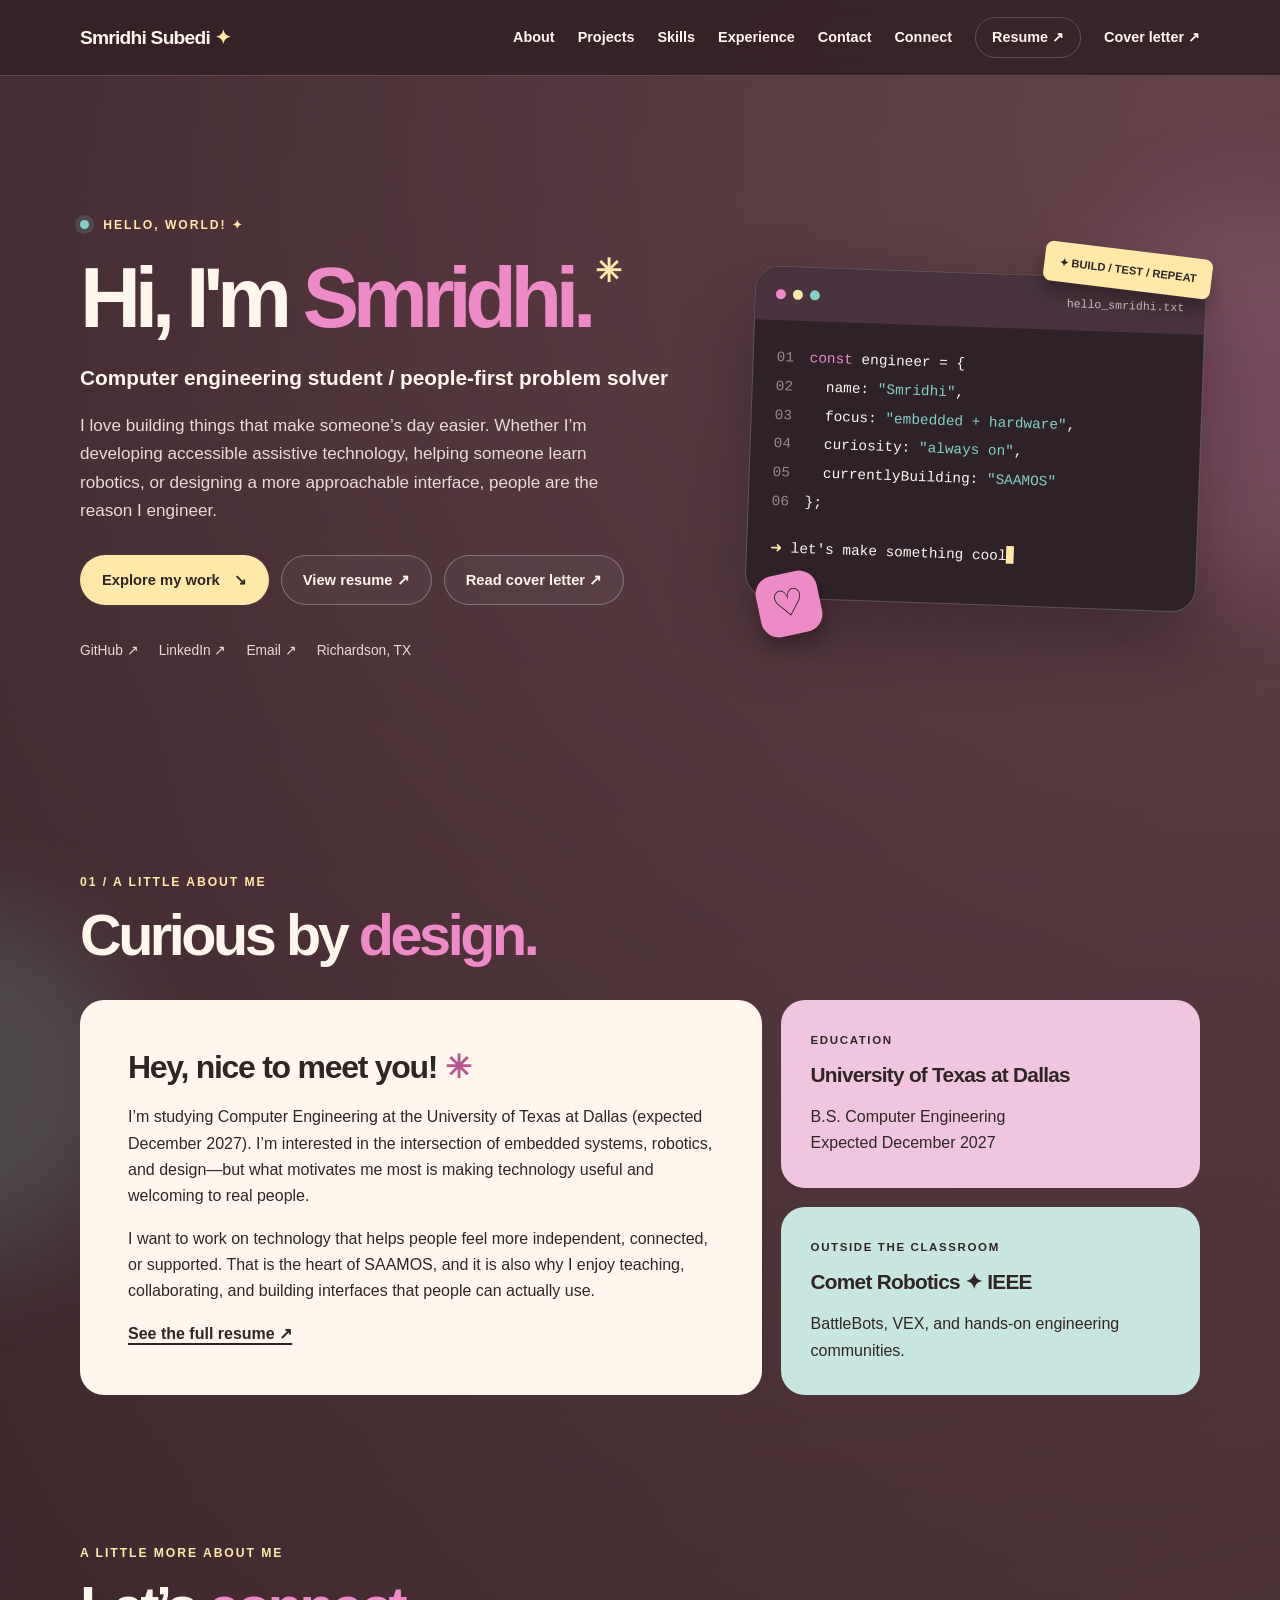
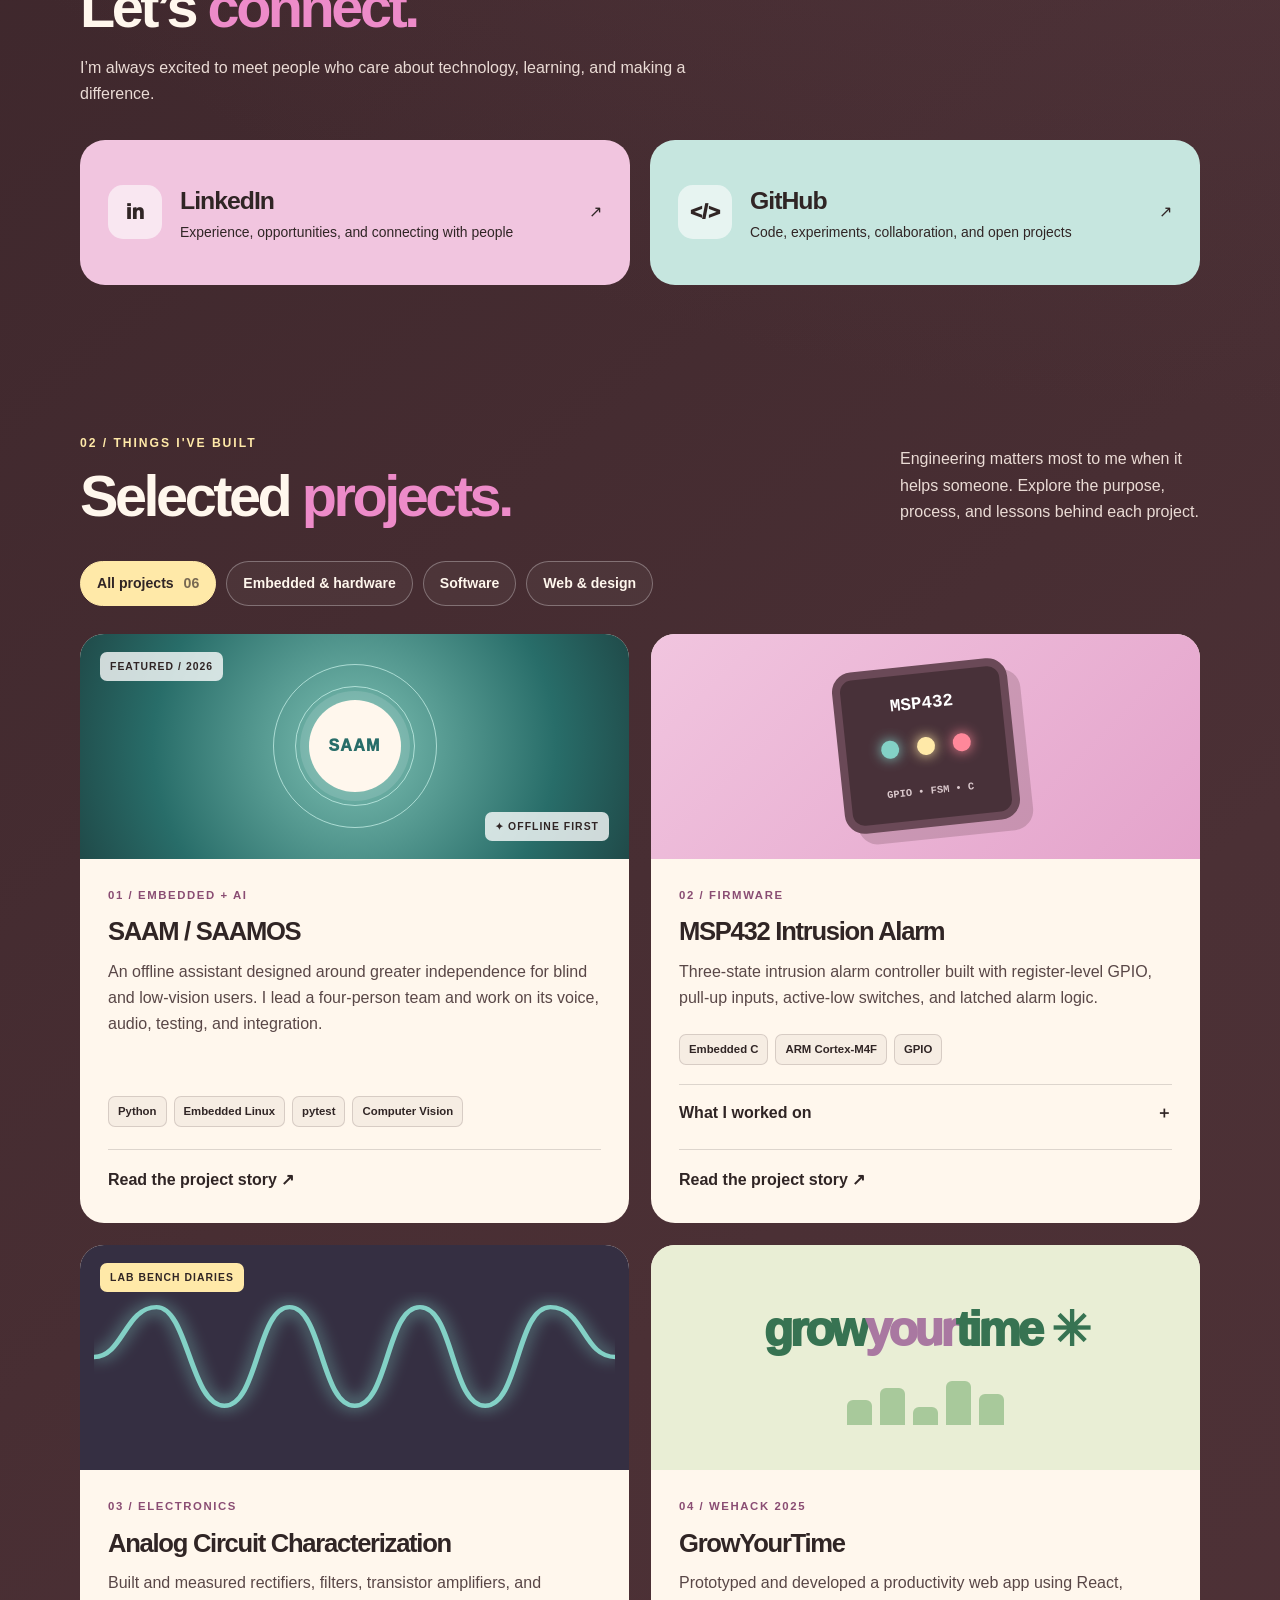
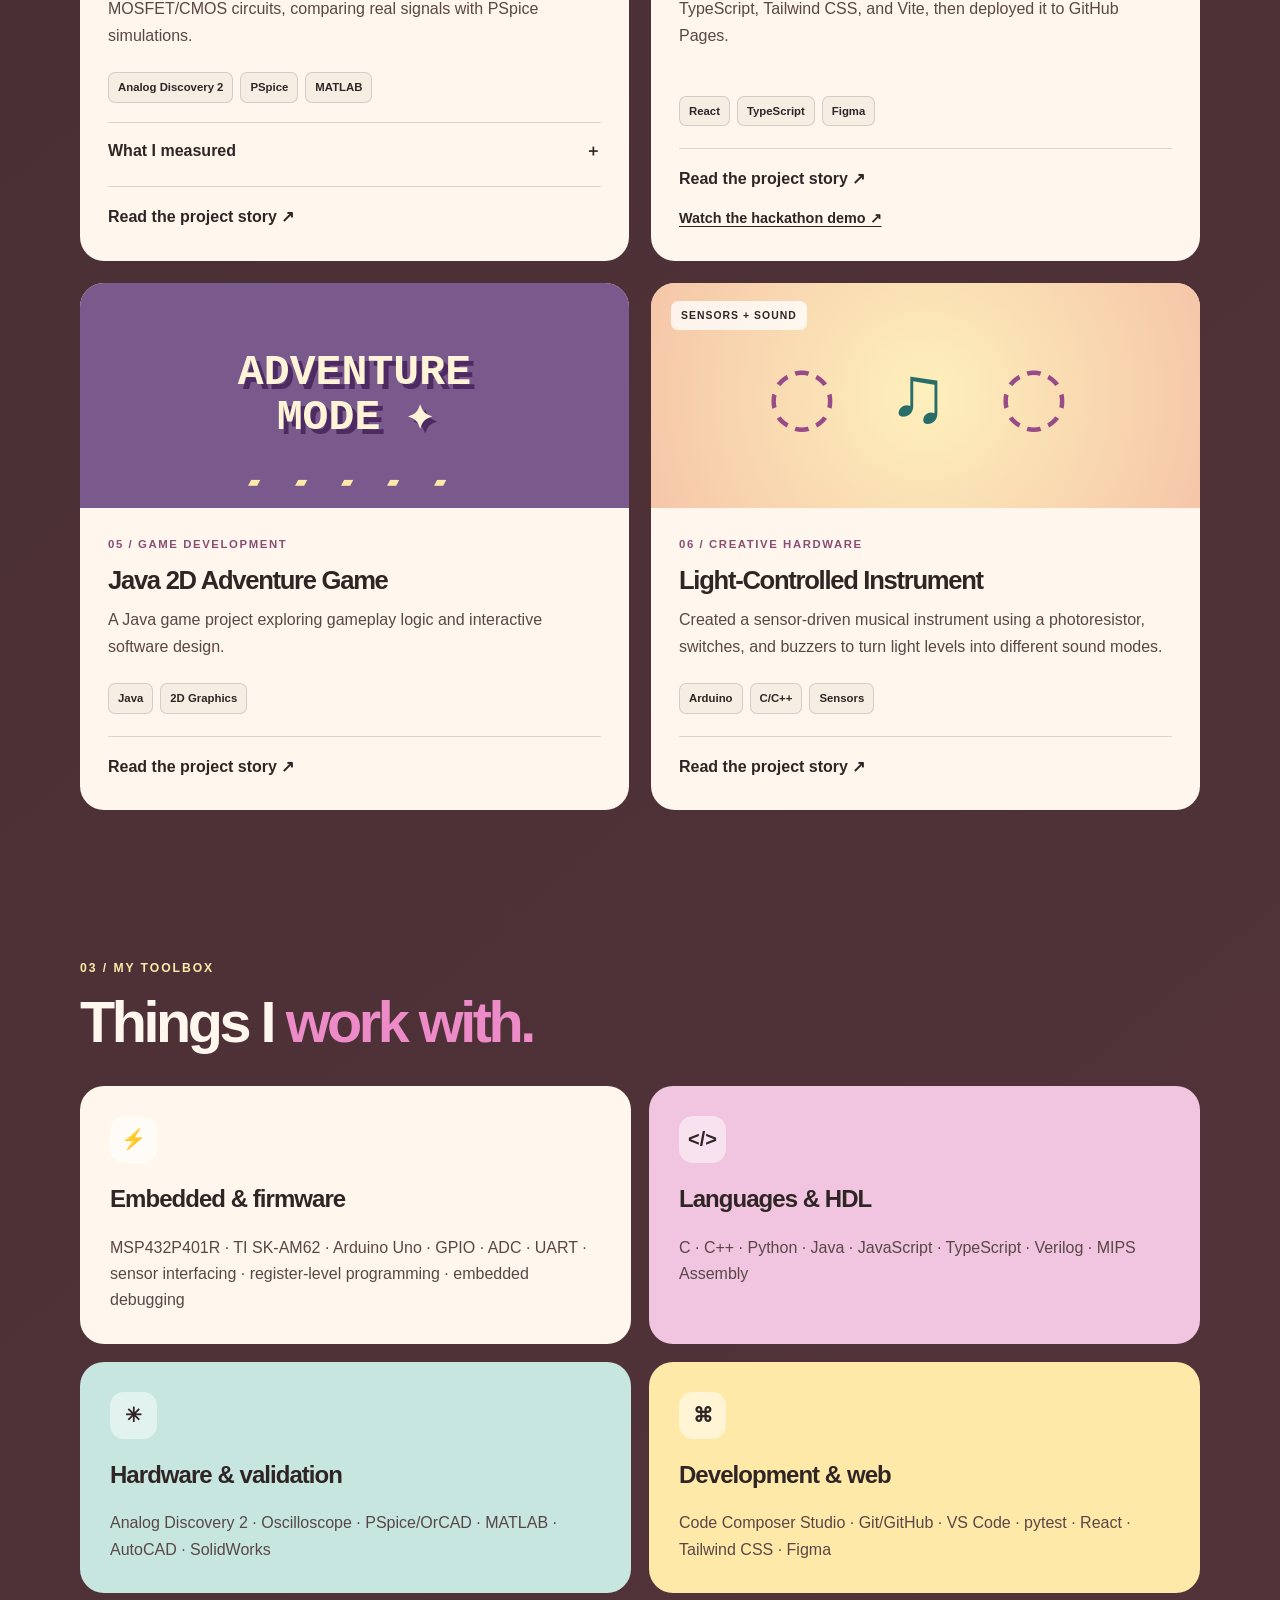
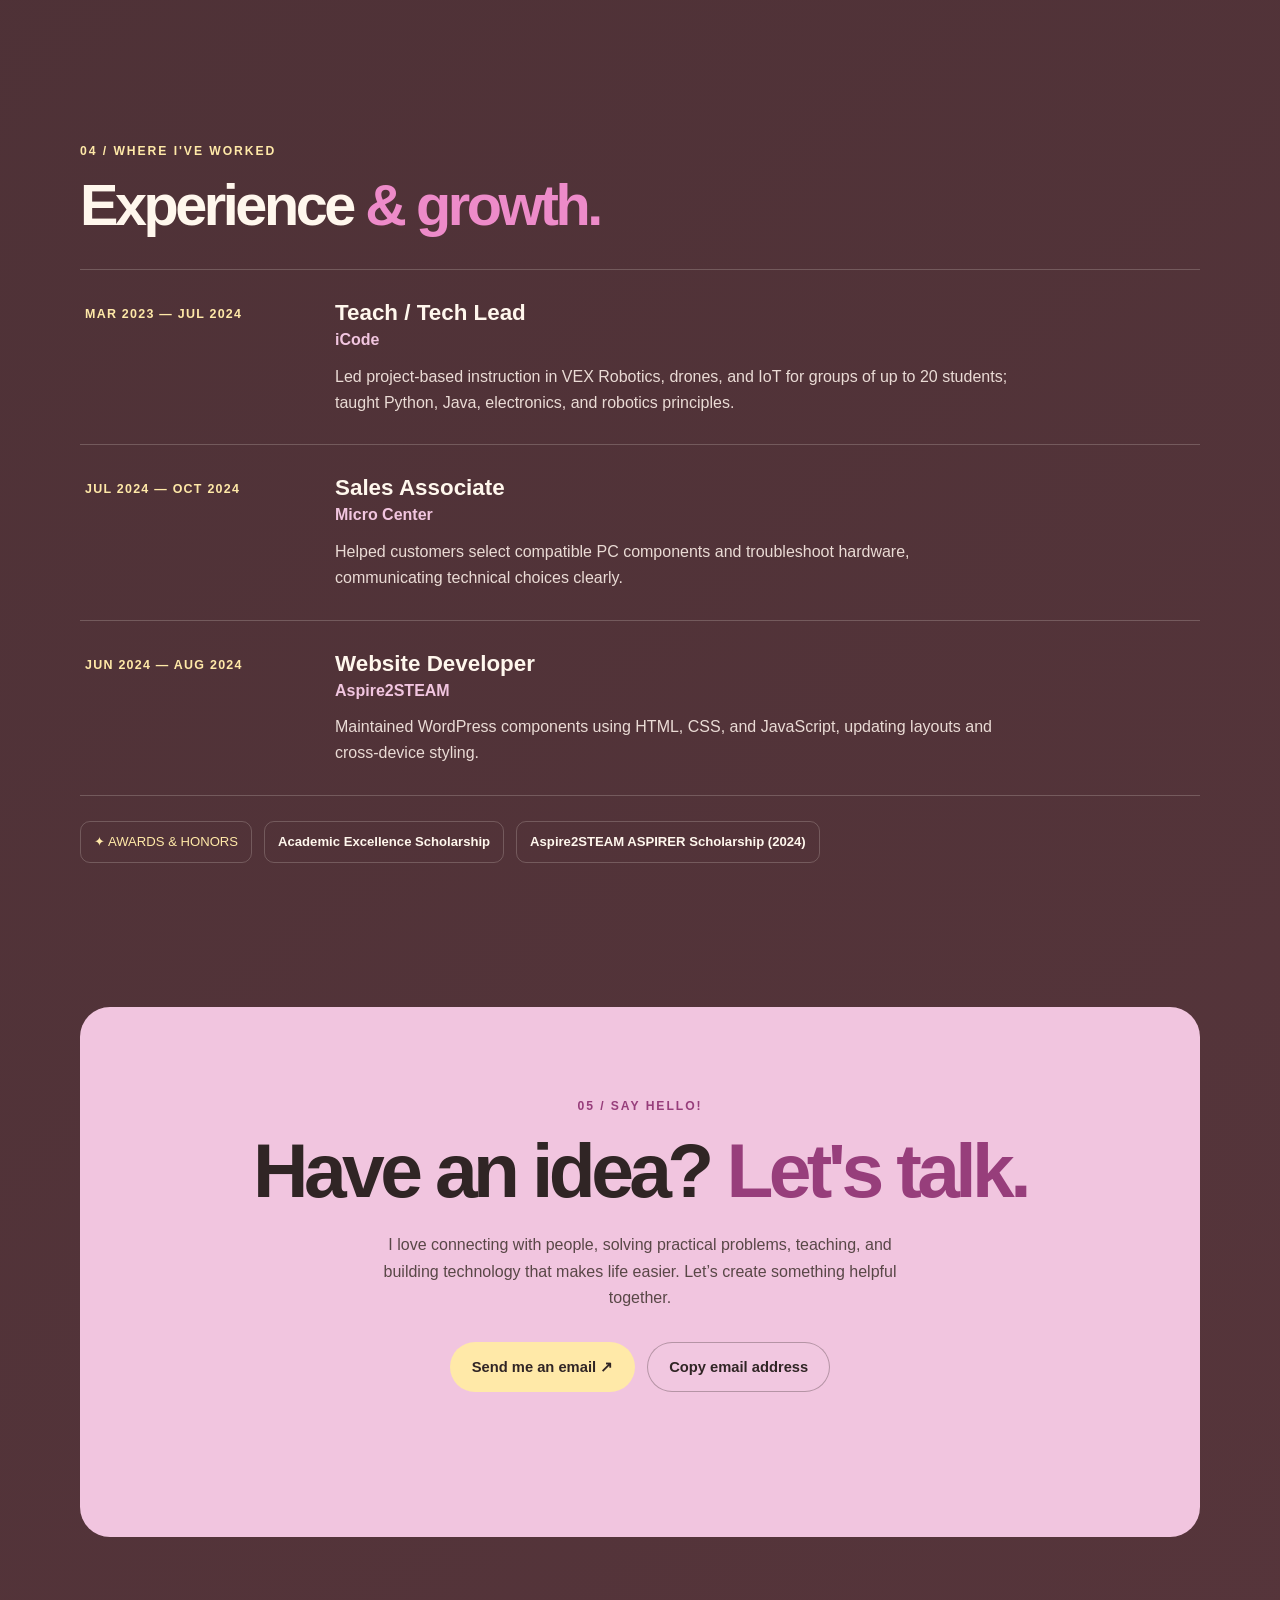
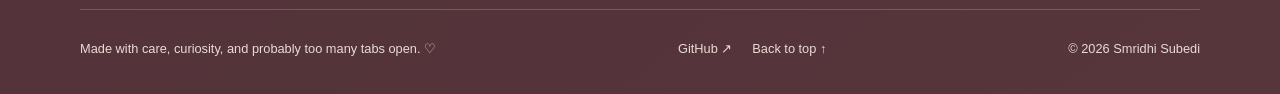
==== commit b3f41e36: "Refresh portfolio with interactive design and project showcases" ====
--- a/index.html
+++ b/index.html
@@ -1,1293 +1,36 @@
 <!DOCTYPE html>
+
 <html lang="en">
-
 <head>
-    <meta charset="UTF-8">
-    <meta name="viewport" content="width=device-width, initial-scale=1.0">
-
-    <meta
-        name="description"
-        content="Smridhi Subedi - Computer Engineering student portfolio featuring embedded systems, hardware, software, and engineering projects."
-    >
-
-    <title>Smridhi Subedi | Computer Engineering</title>
-
-    <link rel="stylesheet" href="css/global.css">
-<link rel="stylesheet" href="css/home.css">
+<meta charset="utf-8"/><meta content="width=device-width, initial-scale=1" name="viewport"/>
+<meta content="#4b3035" name="theme-color"/>
+<meta content="Smridhi Subedi — a people-first computer engineering student building accessible assistive technology, embedded systems, and thoughtful software." name="description"/>
+<title>Smridhi Subedi ✦ Computer Engineering</title>
+<link href="css/refresh.css" rel="stylesheet"/>
+<script defer="" src="js/refresh.js"></script>
 </head>
-
 <body>
-
-    <!-- DECORATIVE BACKGROUND -->
-    <div class="background-shape shape-one"></div>
-    <div class="background-shape shape-two"></div>
-    <div class="background-shape shape-three"></div>
-
-
-    <!-- =====================================================
-         NAVIGATION
-    ====================================================== -->
-
-    <nav class="navbar">
-
-        <div class="nav-inner">
-
-            <a href="#home" class="nav-logo">
-                Smridhi Subedi <span>✦</span>
-            </a>
-
-            <div class="desktop-nav">
-                <a href="#about">About</a>
-                <a href="#education">Education</a>
-                <a href="#experience">Experience</a>
-                <a href="#skills">Skills</a>
-                <a href="#projects">Projects</a>
-                <a href="#contact">Contact</a>
-            </div>
-
-            <button
-                class="menu-button"
-                id="menuButton"
-                aria-label="Open menu"
-                aria-expanded="false"
-            >
-                ☰
-            </button>
-
-        </div>
-
-    </nav>
-
-
-    <!-- =====================================================
-         MOBILE MENU
-    ====================================================== -->
-
-    <div
-        class="mobile-overlay"
-        id="mobileOverlay"
-    ></div>
-
-    <aside
-        class="mobile-menu"
-        id="mobileMenu"
-        aria-hidden="true"
-    >
-
-        <div class="mobile-menu-header">
-
-            <span>navigate ✦</span>
-
-            <button
-                id="closeMenuButton"
-                class="close-menu-button"
-                aria-label="Close menu"
-            >
-                ×
-            </button>
-
-        </div>
-
-        <div class="mobile-links">
-            <a href="#home">Home</a>
-            <a href="#about">About</a>
-            <a href="#education">Education</a>
-            <a href="#experience">Experience</a>
-            <a href="#skills">Skills</a>
-            <a href="#projects">Projects</a>
-            <a href="#contact">Contact</a>
-        </div>
-
-        <div class="mobile-menu-footer">
-
-            <strong>Computer Engineering</strong>
-
-            <span>
-                Embedded • Hardware • Software
-            </span>
-
-        </div>
-
-    </aside>
-
-
-    <main>
-
-        <!-- =================================================
-             HERO
-        ================================================== -->
-
-        <section class="hero" id="home">
-
-            <!-- LEFT SIDE -->
-
-            <div class="hero-content">
-
-                <p class="eyebrow">
-                    ✦ HELLO, I'M
-                </p>
-
-                <h1>
-                    Smridhi
-                    <span>Subedi</span>
-                </h1>
-
-                <h2>
-                    Computer Engineering Student
-                </h2>
-
-                <p class="hero-description">
-                    I enjoy building projects where hardware and
-                    software come together — from embedded systems
-                    and electronics to programming and computer
-                    architecture.
-                </p>
-
-
-                <div class="hero-buttons">
-
-                    <a
-                        href="#projects"
-                        class="button button-yellow"
-                    >
-                        Explore My Projects ↓
-                    </a>
-
-                    <a
-                        href="documents/Smridhi-Subedi-Resume.pdf"
-                        target="_blank"
-                        class="button button-outline"
-                    >
-                        Resume ↗
-                    </a>
-
-                    <a
-                        href="documents/Smridhi-Subedi-Cover-Letter.pdf"
-                        target="_blank"
-                        class="button button-outline"
-                    >
-                        Cover Letter ↗
-                    </a>
-
-                </div>
-
-
-                <div class="hero-details">
-
-                    <div>
-                        <span>STUDYING</span>
-                        <strong>Computer Engineering</strong>
-                    </div>
-
-                    <div>
-                        <span>UNIVERSITY</span>
-                        <strong>UT Dallas</strong>
-                    </div>
-
-                    <div>
-                        <span>INTERESTS</span>
-                        <strong>
-                            Embedded • Hardware • Software
-                        </strong>
-                    </div>
-
-                </div>
-
-            </div>
-
-
-            <!-- RIGHT SIDE: TERMINAL -->
-
-            <div class="terminal">
-
-                <div class="terminal-topbar">
-
-                    <div class="terminal-dots">
-                        <span class="terminal-dot dot-pink"></span>
-                        <span class="terminal-dot dot-yellow"></span>
-                        <span class="terminal-dot dot-teal"></span>
-                    </div>
-
-                    <span class="terminal-title">
-                        smridhi@portfolio
-                    </span>
-
-                </div>
-
-
-                <div class="terminal-window">
-
-                    <!-- WHOAMI -->
-
-                    <div class="terminal-block">
-
-                        <p class="terminal-command">
-                            <span class="terminal-prompt">
-                                smridhi@portfolio ~ %
-                            </span>
-                            whoami
-                        </p>
-
-                        <p class="terminal-output">
-                            Computer Engineering Student @ UT Dallas
-                        </p>
-
-                    </div>
-
-
-                    <!-- SKILLS -->
-
-                    <div class="terminal-block">
-
-                        <p class="terminal-command">
-                            <span class="terminal-prompt">
-                                smridhi@portfolio ~ %
-                            </span>
-                            skills
-                        </p>
-
-                        <div class="terminal-category">
-
-                            <p>embedded_hardware</p>
-
-                            <span>→ Arduino Uno</span>
-                            <span>→ Circuit Prototyping</span>
-                            <span>→ Tinkercad Circuits</span>
-                            <span>→ ORCAD PCB</span>
-                            <span>→ MATLAB</span>
-                            <span>→ Lab Equipment</span>
-
-                        </div>
-
-                        <div class="terminal-category">
-
-                            <p>languages</p>
-
-                            <span>
-                                → C++ • Python • Java
-                            </span>
-
-                            <span>
-                                → JavaScript • TypeScript
-                            </span>
-
-                            <span>
-                                → HTML • CSS
-                            </span>
-
-                            <span>
-                                → Assembly (MIPS/MARS)
-                            </span>
-
-                        </div>
-
-                        <div class="terminal-category">
-
-                            <p>tools</p>
-
-                            <span>
-                                → Git • VS Code • SolidWorks
-                            </span>
-
-                            <span>
-                                → Figma • Eclipse
-                            </span>
-
-                        </div>
-
-                    </div>
-
-
-                    <!-- EXPERIENCE -->
-
-                    <div class="terminal-block">
-
-                        <p class="terminal-command">
-                            <span class="terminal-prompt">
-                                smridhi@portfolio ~ %
-                            </span>
-                            experience
-                        </p>
-
-                        <div class="terminal-job">
-
-                            <strong>
-                                → Micro Center
-                            </strong>
-
-                            <span>
-                                Sales Associate
-                            </span>
-
-                            <small>
-                                Jul 2024 – Oct 2024
-                            </small>
-
-                        </div>
-
-                        <div class="terminal-job">
-
-                            <strong>
-                                → Aspire2STEAM
-                            </strong>
-
-                            <span>
-                                Website Developer
-                            </span>
-
-                            <small>
-                                Jun 2024 – Aug 2024
-                            </small>
-
-                        </div>
-
-                        <div class="terminal-job">
-
-                            <strong>
-                                → iCode
-                            </strong>
-
-                            <span>
-                                Teach / Tech Lead
-                            </span>
-
-                            <small>
-                                Mar 2023 – Jul 2024
-                            </small>
-
-                        </div>
-
-                    </div>
-
-
-                    <p class="terminal-command final-command">
-
-                        <span class="terminal-prompt">
-                            smridhi@portfolio ~ %
-                        </span>
-
-                        <span class="cursor"></span>
-
-                    </p>
-
-                </div>
-
-
-                <div class="terminal-footer">
-
-                    <span>&lt;/&gt; build</span>
-                    <span>⚡ debug</span>
-                    <span>✦ create</span>
-
-                </div>
-
-            </div>
-
-        </section>
-
-
-        <!-- =================================================
-             ABOUT
-        ================================================== -->
-
-        <section
-            class="section about-section"
-            id="about"
-        >
-
-            <div class="section-title">
-
-                <span class="section-number">
-                    01.
-                </span>
-
-                <h2>
-                    About<span>.</span>
-                </h2>
-
-            </div>
-
-
-            <div class="about-grid">
-
-                <div class="about-text">
-
-                    <p>
-                        I’m a Computer Engineering student who enjoys
-                        working at the intersection of hardware and
-                        software. I like understanding not only how
-                        something works in code, but how that code
-                        interacts with physical hardware.
-                    </p>
-
-                    <p>
-                        My projects have given me hands-on experience
-                        with embedded programming, circuit
-                        prototyping, analog sensor input, software
-                        development, debugging, and testing.
-                    </p>
-
-                </div>
-
-
-                <div class="about-card">
-
-                    <p class="small-label">
-                        CURRENTLY INTERESTED IN
-                    </p>
-
-                    <div class="interest-list">
-
-                        <span>Embedded Systems</span>
-                        <span>Computer Architecture</span>
-                        <span>Digital Logic</span>
-                        <span>Electronics</span>
-                        <span>Hardware + Software</span>
-
-                    </div>
-
-                </div>
-
-            </div>
-
-        </section>
-
-
-        <!-- =================================================
-             EDUCATION
-        ================================================== -->
-
-        <section
-            class="section compact-section"
-            id="education"
-        >
-
-            <div class="section-title">
-
-                <span class="section-number">
-                    02.
-                </span>
-
-                <h2>
-                    Education<span>.</span>
-                </h2>
-
-            </div>
-
-
-            <div class="education-card">
-
-                <div class="education-main">
-
-                    <div class="education-star">
-                        ✦
-                    </div>
-
-
-                    <div class="education-info">
-
-                        <div class="education-heading">
-
-                            <div>
-
-                                <h3>
-                                    University of Texas at Dallas
-                                </h3>
-
-                                <p>
-                                    B.S. Computer Engineering
-                                </p>
-
-                            </div>
-
-                            <span class="graduation">
-                                Summer/Fall 2027
-                            </span>
-
-                        </div>
-
-                        <span class="scholarship">
-                            Academic Excellence Scholarship
-                        </span>
-
-                    </div>
-
-                </div>
-
-
-                <div class="coursework">
-
-                    <p class="small-label">
-                        RELEVANT COURSEWORK
-                    </p>
-
-                    <div class="course-tags">
-
-                        <span>Embedded Design</span>
-                        <span>Computer Architecture</span>
-
-                        <span>
-                            Data Structures and Algorithms
-                        </span>
-
-                        <span>Operating Systems</span>
-
-                    </div>
-
-                </div>
-
-            </div>
-
-        </section>
-
-
-        <!-- =================================================
-             EXPERIENCE
-        ================================================== -->
-
-        <section
-            class="section compact-section experience-section"
-            id="experience"
-        >
-
-            <div class="section-title">
-
-                <span class="section-number">
-                    03.
-                </span>
-
-                <h2>
-                    Experience<span>.</span>
-                </h2>
-
-            </div>
-
-
-            <div class="experience-list">
-
-                <!-- MICRO CENTER -->
-
-                <article class="experience-item">
-
-                    <div class="timeline">
-                        <span></span>
-                    </div>
-
-
-                    <div class="experience-content">
-
-                        <div class="experience-heading">
-
-                            <div>
-
-                                <h3>
-                                    Sales Associate
-                                </h3>
-
-                                <p>
-                                    Micro Center
-                                </p>
-
-                            </div>
-
-                            <span>
-                                July 2024 – October 2024
-                            </span>
-
-                        </div>
-
-                        <p class="experience-description">
-                            Advised customers on PCs, 3D printers,
-                            accessories, and troubleshooting;
-                            matched recommendations to individual
-                            budget and use-case.
-                        </p>
-
-                    </div>
-
-                </article>
-
-
-                <!-- ASPIRE2STEAM -->
-
-                <article class="experience-item">
-
-                    <div class="timeline">
-                        <span></span>
-                    </div>
-
-
-                    <div class="experience-content">
-
-                        <div class="experience-heading">
-
-                            <div>
-
-                                <h3>
-                                    Website Developer
-                                </h3>
-
-                                <p>
-                                    Aspire2STEAM
-                                </p>
-
-                            </div>
-
-                            <span>
-                                June 2024 – August 2024
-                            </span>
-
-                        </div>
-
-                        <p class="experience-description">
-                            Improved front-end UX and accessibility
-                            on a WordPress site for a women-in-STEM
-                            initiative using HTML, CSS, and
-                            JavaScript.
-                        </p>
-
-                    </div>
-
-                </article>
-
-
-                <!-- ICODE -->
-
-                <article class="experience-item">
-
-                    <div class="timeline">
-                        <span></span>
-                    </div>
-
-
-                    <div class="experience-content">
-
-                        <div class="experience-heading">
-
-                            <div>
-
-                                <h3>
-                                    Teach / Tech Lead
-                                </h3>
-
-                                <p>
-                                    iCode
-                                </p>
-
-                            </div>
-
-                            <span>
-                                March 2023 – July 2024
-                            </span>
-
-                        </div>
-
-                        <p class="experience-description">
-                            Taught Python, Java, HTML, and robotics
-                            fundamentals to classes of up to 20
-                            students; guided hands-on projects and
-                            debugging sessions.
-                        </p>
-
-                        <p class="experience-description">
-                            Developed lesson materials and mini
-                            projects to reinforce OOP, loops,
-                            functions, and core engineering concepts.
-                        </p>
-
-                    </div>
-
-                </article>
-
-            </div>
-
-        </section>
-
-
-        <!-- =================================================
-             SKILLS
-        ================================================== -->
-
-        <section
-            class="section skills-section"
-            id="skills"
-        >
-
-            <div class="skills-heading-row">
-
-                <div class="section-title">
-
-                    <span class="section-number">
-                        04.
-                    </span>
-
-                    <h2>
-                        Skills<span>.</span>
-                    </h2>
-
-                </div>
-
-                <p class="skills-intro">
-                    Technologies and tools I use across
-                    hardware, software, and engineering projects.
-                </p>
-
-            </div>
-
-
-            <div class="skills-grid">
-
-                <!-- HARDWARE -->
-
-                <article class="skill-card hardware-card">
-
-                    <div class="skill-card-header">
-
-                        <div class="skill-icon">
-                            ⚡
-                        </div>
-
-                        <div>
-
-                            <span class="skill-number">
-                                01
-                            </span>
-
-                            <h3>
-                                Embedded / Hardware
-                            </h3>
-
-                        </div>
-
-                    </div>
-
-
-                    <div class="skill-card-tags">
-
-                        <span>Arduino Uno</span>
-                        <span>Circuit Prototyping</span>
-                        <span>Tinkercad Circuits</span>
-                        <span>ORCAD PCB</span>
-                        <span>MATLAB</span>
-                        <span>Lab Equipment</span>
-
-                    </div>
-
-                </article>
-
-
-                <!-- LANGUAGES -->
-
-                <article class="skill-card languages-card">
-
-                    <div class="skill-card-header">
-
-                        <div class="skill-icon">
-                            &lt;/&gt;
-                        </div>
-
-                        <div>
-
-                            <span class="skill-number">
-                                02
-                            </span>
-
-                            <h3>
-                                Languages
-                            </h3>
-
-                        </div>
-
-                    </div>
-
-
-                    <div class="skill-card-tags">
-
-                        <span>C++</span>
-                        <span>Python</span>
-                        <span>Java</span>
-                        <span>JavaScript</span>
-                        <span>TypeScript</span>
-                        <span>HTML</span>
-                        <span>CSS</span>
-
-                        <span>
-                            Assembly (MIPS/MARS)
-                        </span>
-
-                    </div>
-
-                </article>
-
-
-                <!-- TOOLS -->
-
-                <article class="skill-card tools-card">
-
-                    <div class="skill-card-header">
-
-                        <div class="skill-icon">
-                            ✦
-                        </div>
-
-                        <div>
-
-                            <span class="skill-number">
-                                03
-                            </span>
-
-                            <h3>
-                                Tools
-                            </h3>
-
-                        </div>
-
-                    </div>
-
-
-                    <div class="skill-card-tags">
-
-                        <span>Git</span>
-                        <span>VS Code</span>
-                        <span>SolidWorks</span>
-                        <span>Figma</span>
-                        <span>Eclipse</span>
-
-                    </div>
-
-                </article>
-
-            </div>
-
-        </section>
-
-
-        <!-- =================================================
-             PROJECTS
-        ================================================== -->
-
-        <section
-            class="projects-section"
-            id="projects"
-        >
-
-            <div class="projects-header">
-
-                <div>
-
-                    <p class="eyebrow">
-                        ✦ SELECTED WORK
-                    </p>
-
-                    <div class="section-title project-title">
-
-                        <span class="section-number">
-                            05.
-                        </span>
-
-                        <h2>
-                            Projects<span>.</span>
-                        </h2>
-
-                    </div>
-
-                </div>
-
-                <p class="projects-description">
-                    A selection of projects across embedded
-                    systems, software development, and interactive
-                    design.
-                </p>
-
-            </div>
-
-
-            <!-- LIGHT CONTROLLED INSTRUMENT -->
-
-            <article class="featured-project project-card">
-
-                <a
-                    href="projects/light-controlled-instrument.html"
-                    class="featured-project-media"
-                >
-
-                    <img
-                        src="images/light-controlled-instrument/Light-Controlled-Instrument.png"
-                        alt="Light-Controlled Instrument project"
-                    >
-
-                    <span class="featured-label">
-                        FEATURED ✦
-                    </span>
-
-                </a>
-
-
-                <div class="featured-project-content">
-
-                    <div class="project-meta">
-
-                        <span>PROJECT 01</span>
-
-                        <span>
-                            EMBEDDED SYSTEMS
-                        </span>
-
-                    </div>
-
-
-                    <h3>
-                        Light-Controlled Instrument
-                    </h3>
-
-
-                    <p>
-                        Built a sensor-driven instrument using a
-                        photoresistor (LDR), slide switches, and
-                        four buzzers; implemented four distinct
-                        sound modes triggered by light level
-                        thresholds and switch states.
-                    </p>
-
-
-                    <p>
-                        Converted real-time analog readings into
-                        pitch and tempo outputs using switch-gated
-                        and threshold-based logic across the full
-                        range of sensor input.
-                    </p>
-
-
-                    <div class="project-tags">
-
-                        <span>Arduino Uno</span>
-                        <span>C/C++</span>
-                        <span>Tinkercad</span>
-
-                    </div>
-
-
-                    <a
-                        href="projects/light-controlled-instrument.html"
-                        class="project-button"
-                    >
-                        Explore Project →
-                    </a>
-
-                </div>
-
-            </article>
-
-
-            <div class="project-grid">
-
-
-                <!-- JAVA GAME -->
-
-                <article class="project-card small-project">
-
-                    <a
-                        href="projects/java-game.html"
-                        class="small-project-media"
-                    >
-
-                        <video
-                            autoplay
-                            muted
-                            loop
-                            playsinline
-                        >
-
-                            <source
-                                src="videos/Java-2D-Game.mp4"
-                                type="video/mp4"
-                            >
-
-                        </video>
-
-                    </a>
-
-
-                    <div class="small-project-content">
-
-                        <div class="project-meta">
-
-                            <span>PROJECT 02</span>
-                            <span>SOFTWARE</span>
-
-                        </div>
-
-
-                        <h3>
-                            2D Adventure Game
-                        </h3>
-
-
-                        <p>
-                            Built a Java 2D adventure RPG game,
-                            applying OOP principles and data
-                            structures to implement structured
-                            gameplay logic and custom features.
-                        </p>
-
-
-                        <div class="project-tags">
-
-                            <span>Java</span>
-                            <span>OOP</span>
-                            <span>Data Structures</span>
-
-                        </div>
-
-
-                        <a
-                            href="projects/java-game.html"
-                            class="project-button"
-                        >
-                            Explore Project →
-                        </a>
-
-                    </div>
-
-                </article>
-
-
-                <!-- GROW YOUR TIME -->
-
-                <article class="project-card small-project">
-
-                    <a
-                        href="projects/grow-your-time.html"
-                        class="grow-project-media"
-                        aria-label="Explore GrowYourTime project"
-                    >
-
-                        <img
-                            src="images/grow-your-time/dashboard.jpg"
-                            alt="GrowYourTime dashboard"
-                            style="width: 100%; height: 100%; display: block; object-fit: cover;"
-                        >
-
-                    </a>
-
-
-                    <div class="small-project-content">
-
-                        <div class="project-meta">
-
-                            <span>PROJECT 03</span>
-                            <span>HACKATHON</span>
-
-                        </div>
-
-
-                        <h3>
-                            WEHack: GrowYourTime
-                        </h3>
-
-
-                        <p>
-                            Built a gamified productivity web application
-                            that connects everyday task completion with
-                            the growth and care of a virtual plant.
-                        </p>
-
-
-                        <p>
-                            Developed with React and TypeScript with task
-                            management, point-based plant progression,
-                            persistent browser storage, and an interactive
-                            productivity assistant.
-                        </p>
-
-
-                        <div class="project-tags">
-
-                            <span>React</span>
-                            <span>TypeScript</span>
-                            <span>Vite</span>
-
-                        </div>
-
-
-                        <a
-                            href="projects/grow-your-time.html"
-                            class="project-button"
-                        >
-                            Explore Project →
-                        </a>
-
-
-                        <a
-                            href="https://smirsr.github.io/GrowYourTimes/"
-                            target="_blank"
-                            rel="noopener noreferrer"
-                            class="project-button"
-                        >
-                            Live Site ↗
-                        </a>
-
-                    </div>
-
-                </article>
-
-            </div>
-
-        </section>
-
-
-        <!-- =================================================
-             CONTACT
-        ================================================== -->
-
-        <section
-            class="contact-section"
-            id="contact"
-        >
-
-            <div class="contact-card">
-
-                <span class="contact-star">
-                    ✦
-                </span>
-
-                <p class="eyebrow">
-                    ✦ LET'S CONNECT
-                </p>
-
-                <h2>
-                    Want to talk
-                    <span>engineering?</span>
-                </h2>
-
-                <p class="contact-description">
-                    I'm interested in engineering opportunities,
-                    technical projects, and connecting with people
-                    working across hardware and software.
-                </p>
-
-
-                <div class="contact-buttons">
-
-                    <button
-                        id="emailButton"
-                        class="button button-dark"
-                    >
-                        Email Me
-                    </button>
-
-                    <a
-                        href="https://linkedin.com/in/smridhi-subedi-8a55b8218"
-                        target="_blank"
-                        rel="noopener noreferrer"
-                        class="button button-card"
-                    >
-                        LinkedIn ↗
-                    </a>
-
-                    <a
-                        href="https://github.com/smirsr"
-                        target="_blank"
-                        rel="noopener noreferrer"
-                        class="button button-card"
-                    >
-                        GitHub ↗
-                    </a>
-
-                </div>
-
-            </div>
-
-        </section>
-
-    </main>
-
-
-    <!-- FOOTER -->
-
-    <footer>
-
-        <p>
-            Designed &amp; built by
-            <strong>Smridhi Subedi</strong>
-            <span>✦</span>
-            2026
-        </p>
-
-    </footer>
-
-
-    <!-- =====================================================
-         EMAIL POPUP
-    ====================================================== -->
-
-    <div
-        class="email-modal-overlay"
-        id="emailModal"
-        aria-hidden="true"
-    >
-
-        <div
-            class="email-modal"
-            role="dialog"
-            aria-modal="true"
-            aria-labelledby="emailModalTitle"
-        >
-
-            <button
-                class="email-close"
-                id="emailClose"
-                aria-label="Close"
-            >
-                ×
-            </button>
-
-
-            <div class="email-icon">
-                ✉
-            </div>
-
-            <p class="eyebrow dark-eyebrow">
-                ✦ LET'S CONNECT
-            </p>
-
-            <h2 id="emailModalTitle">
-                Get in touch<span>.</span>
-            </h2>
-
-            <p>
-                Copy my email below and paste it into your
-                preferred email app.
-            </p>
-
-
-            <div class="email-copy">
-
-                <span id="emailText">
-                    smridhisubedi@yahoo.com
-                </span>
-
-                <button id="copyEmailButton">
-                    Copy
-                </button>
-
-            </div>
-
-
-            <p
-                class="copy-message"
-                id="copyMessage"
-            >
-                ✓ Email copied!
-            </p>
-
-        </div>
-
-    </div>
-
-
-    <script src="./script.js"></script>
-
-</body>
-
-</html>+<a class="skip" href="#main">Skip to content</a>
+<div aria-hidden="true" class="orb orb-one"></div><div aria-hidden="true" class="orb orb-two"></div>
+<header class="site-header"><nav aria-label="Main navigation" class="nav wrap">
+<a class="brand" href="#home">Smridhi Subedi <span>✦</span></a>
+<button aria-controls="nav-links" aria-expanded="false" aria-label="Open navigation" class="menu-toggle"><span></span><span></span><span></span></button>
+<div class="nav-links" id="nav-links"><a href="#about">About</a><a href="#projects">Projects</a><a href="#skills">Skills</a><a href="#experience">Experience</a><a href="#contact">Contact</a><a href="#connect">Connect</a><a class="nav-resume" href="documents/Smridhi-Subedi-Resume.pdf" rel="noopener" target="_blank">Resume ↗</a><a class="nav-cover" href="documents/Smridhi-Subedi-Cover-Letter.pdf" rel="noopener" target="_blank">Cover letter ↗</a></div>
+</nav></header>
+<main id="main">
+<section class="hero wrap" id="home"><div class="hero-copy"><div class="eyebrow"><span class="status-dot"></span> HELLO, WORLD! ✦</div><h1>Hi, I'm <em>Smridhi.</em><span aria-hidden="true" class="hero-star">✳</span></h1><p class="hero-kicker">Computer engineering student / people-first problem solver</p><p class="hero-desc">I love building things that make someone’s day easier. Whether I’m developing accessible assistive technology, helping someone learn robotics, or designing a more approachable interface, people are the reason I engineer.</p><div class="actions"><a class="button primary" href="#projects">Explore my work <span>↘</span></a><a class="button secondary" href="documents/Smridhi-Subedi-Resume.pdf" rel="noopener" target="_blank">View resume ↗</a><a class="button secondary" href="documents/Smridhi-Subedi-Cover-Letter.pdf" rel="noopener" target="_blank">Read cover letter ↗</a></div><div class="quick-links"><a href="https://github.com/smirsr" rel="noopener" target="_blank">GitHub ↗</a><a href="https://www.linkedin.com/in/smridhi-subedi-8a55b8218" rel="noopener noreferrer" target="_blank">LinkedIn ↗</a><a href="mailto:smridhisubedi@yahoo.com">Email ↗</a><span>Richardson, TX</span></div></div><div aria-label="Decorative code-style introduction" class="hero-art"><div class="art-window"><div class="window-top"><i></i><i></i><i></i><span>hello_smridhi.txt</span></div><div class="terminal"><p><span class="line-no">01</span><span class="code-key">const</span> engineer = {</p><p><span class="line-no">02</span>  name: <span class="code-string">"Smridhi"</span>,</p><p><span class="line-no">03</span>  focus: <span class="code-string">"embedded + hardware"</span>,</p><p><span class="line-no">04</span>  curiosity: <span class="code-string">"always on"</span>,</p><p><span class="line-no">05</span>  currentlyBuilding: <span class="code-string">"SAAMOS"</span></p><p><span class="line-no">06</span>};</p><p class="prompt">➜ <span>let's make something cool</span><b class="caret">▋</b></p></div></div><span class="art-sticker sticker-one">✦ BUILD / TEST / REPEAT</span><span class="art-sticker sticker-two">♡</span></div></section>
+<section class="section wrap" id="about"><div class="section-heading"><span class="eyebrow">01 / A LITTLE ABOUT ME</span><h2>Curious by <em>design.</em></h2></div><div class="about-grid"><div class="panel cream"><h3>Hey, nice to meet you! <span>✳</span></h3><p>I’m studying Computer Engineering at the University of Texas at Dallas (expected December 2027). I’m interested in the intersection of embedded systems, robotics, and design—but what motivates me most is making technology useful and welcoming to real people.</p><p>I want to work on technology that helps people feel more independent, connected, or supported. That is the heart of SAAMOS, and it is also why I enjoy teaching, collaborating, and building interfaces that people can actually use.</p><a class="inline-link" href="documents/Smridhi-Subedi-Resume.pdf" rel="noopener" target="_blank">See the full resume ↗</a></div><div class="about-side"><div class="mini-panel pink"><span>EDUCATION</span><strong>University of Texas at Dallas</strong><p>B.S. Computer Engineering<br/>Expected December 2027</p></div><div class="mini-panel teal"><span>OUTSIDE THE CLASSROOM</span><strong>Comet Robotics ✦ IEEE</strong><p>BattleBots, VEX, and hands-on engineering communities.</p></div></div></div></section>
+<section class="section wrap" id="connect"><div class="section-heading"><span class="eyebrow">A LITTLE MORE ABOUT ME</span><h2>Let’s <em>connect.</em></h2><p class="section-intro">I’m always excited to meet people who care about technology, learning, and making a difference.</p></div><div class="social-grid"><a class="social-card pink" href="https://www.linkedin.com/in/smridhi-subedi-8a55b8218" rel="noopener noreferrer" target="_blank"><span aria-hidden="true" class="social-mark">in</span><span><strong>LinkedIn</strong><small>Experience, opportunities, and connecting with people</small></span><span aria-hidden="true">↗</span></a><a class="social-card teal" href="https://github.com/smirsr" rel="noopener noreferrer" target="_blank"><span aria-hidden="true" class="social-mark">&lt;/&gt;</span><span><strong>GitHub</strong><small>Code, experiments, collaboration, and open projects</small></span><span aria-hidden="true">↗</span></a></div></section><section class="section wrap" id="projects"><div class="section-heading projects-header"><div><span class="eyebrow">02 / THINGS I'VE BUILT</span><h2>Selected <em>projects.</em></h2></div><p>Engineering matters most to me when it helps someone. Explore the purpose, process, and lessons behind each project.</p></div><div aria-label="Filter projects" class="filters" role="group"><button aria-pressed="true" class="chip active" data-filter="all">All projects <span>06</span></button><button aria-pressed="false" class="chip" data-filter="embedded">Embedded &amp; hardware</button><button aria-pressed="false" class="chip" data-filter="software">Software</button><button aria-pressed="false" class="chip" data-filter="design">Web &amp; design</button></div>
+<div class="project-grid">
+<article class="project-card featured" data-tags="embedded software"><div class="project-visual visual-saam"><span class="visual-label">FEATURED / 2026</span><div aria-hidden="true" class="radar"><div class="radar-ring ring-1"></div><div class="radar-ring ring-2"></div><div class="radar-core">SAAM</div></div><span class="visual-corner">✦ OFFLINE FIRST</span></div><div class="project-body"><div class="project-type">01 / EMBEDDED + AI</div><h3>SAAM / SAAMOS</h3><p>An offline assistant designed around greater independence for blind and low-vision users. I lead a four-person team and work on its voice, audio, testing, and integration.</p><div class="tags"><span>Python</span><span>Embedded Linux</span><span>pytest</span><span>Computer Vision</span></div><a class="project-link" href="projects/saamos.html" rel="noopener" target="_blank">Read the project story ↗</a></div></article>
+<article class="project-card" data-tags="embedded"><div class="project-visual visual-alarm"><div aria-hidden="true" class="alarm-board"><span>MSP432</span><div class="leds"><i></i><i></i><i></i></div><small>GPIO • FSM • C</small></div></div><div class="project-body"><div class="project-type">02 / FIRMWARE</div><h3>MSP432 Intrusion Alarm</h3><p>Three-state intrusion alarm controller built with register-level GPIO, pull-up inputs, active-low switches, and latched alarm logic.</p><div class="tags"><span>Embedded C</span><span>ARM Cortex-M4F</span><span>GPIO</span></div><details class="more"><summary>What I worked on <span>＋</span></summary><p>Designed the state transitions and refined firmware logic to account for switch bouncing; tested armed, disarmed, and triggered behavior on hardware.</p></details><a class="project-link" href="projects/msp432-intrusion-alarm.html">Read the project story ↗</a></div></article>
+<article class="project-card" data-tags="embedded"><div class="project-visual visual-circuit"><div aria-hidden="true" class="wave"><svg preserveaspectratio="none" viewbox="0 0 400 120"><path d="M0 60 C22 60 24 14 48 14 S74 105 100 105 S125 14 150 14 S174 105 200 105 S224 14 250 14 S274 105 300 105 S324 14 350 14 S375 60 400 60"></path></svg></div><span class="visual-label">LAB BENCH DIARIES</span></div><div class="project-body"><div class="project-type">03 / ELECTRONICS</div><h3>Analog Circuit Characterization</h3><p>Built and measured rectifiers, filters, transistor amplifiers, and MOSFET/CMOS circuits, comparing real signals with PSpice simulations.</p><div class="tags"><span>Analog Discovery 2</span><span>PSpice</span><span>MATLAB</span></div><details class="more"><summary>What I measured <span>＋</span></summary><p>Voltage, gain, transient responses, and frequency behavior while investigating differences between simulated and measured results.</p></details><a class="project-link" href="projects/analog-circuits.html">Read the project story ↗</a></div></article>
+<article class="project-card" data-tags="design software"><div class="project-visual visual-grow"><span class="grow-logo">grow<span>your</span>time ✳</span><div aria-hidden="true" class="grow-bars"><i></i><i></i><i></i><i></i><i></i></div></div><div class="project-body"><div class="project-type">04 / WEHACK 2025</div><h3>GrowYourTime</h3><p>Prototyped and developed a productivity web app using React, TypeScript, Tailwind CSS, and Vite, then deployed it to GitHub Pages.</p><div class="tags"><span>React</span><span>TypeScript</span><span>Figma</span></div><a class="project-link" href="projects/grow-your-time.html" rel="noopener" target="_blank">Read the project story ↗</a><a class="sub-project-link" href="https://devpost.com/software/grow-your-time" rel="noopener noreferrer" target="_blank">Watch the hackathon demo ↗</a></div></article>
+<article class="project-card" data-tags="software"><div class="project-visual visual-game"><span class="pixel-title">ADVENTURE<br/>MODE ✦</span><div aria-hidden="true" class="pixel-terrain">▰ ▰ ▰ ▰ ▰</div></div><div class="project-body"><div class="project-type">05 / GAME DEVELOPMENT</div><h3>Java 2D Adventure Game</h3><p>A Java game project exploring gameplay logic and interactive software design.</p><div class="tags"><span>Java</span><span>2D Graphics</span></div><a class="project-link" href="projects/java-game.html">Read the project story ↗</a></div></article>
+<article class="project-card" data-tags="embedded"><div class="project-visual visual-light"><div aria-hidden="true" class="light-beams">◌ <span>♫</span> ◌</div><span class="visual-label">SENSORS + SOUND</span></div><div class="project-body"><div class="project-type">06 / CREATIVE HARDWARE</div><h3>Light-Controlled Instrument</h3><p>Created a sensor-driven musical instrument using a photoresistor, switches, and buzzers to turn light levels into different sound modes.</p><div class="tags"><span>Arduino</span><span>C/C++</span><span>Sensors</span></div><a class="project-link" href="projects/light-controlled-instrument.html">Read the project story ↗</a></div></article>
+</div><p class="empty-state" hidden="">No projects match this filter yet.</p></section>
+<section class="section wrap" id="skills"><div class="section-heading"><span class="eyebrow">03 / MY TOOLBOX</span><h2>Things I <em>work with.</em></h2></div><div class="skills-grid"><article class="skill-card cream"><div class="skill-icon">⚡</div><h3>Embedded &amp; firmware</h3><p>MSP432P401R · TI SK-AM62 · Arduino Uno · GPIO · ADC · UART · sensor interfacing · register-level programming · embedded debugging</p></article><article class="skill-card pink"><div class="skill-icon">&lt;/&gt;</div><h3>Languages &amp; HDL</h3><p>C · C++ · Python · Java · JavaScript · TypeScript · Verilog · MIPS Assembly</p></article><article class="skill-card teal"><div class="skill-icon">✳</div><h3>Hardware &amp; validation</h3><p>Analog Discovery 2 · Oscilloscope · PSpice/OrCAD · MATLAB · AutoCAD · SolidWorks</p></article><article class="skill-card yellow"><div class="skill-icon">⌘</div><h3>Development &amp; web</h3><p>Code Composer Studio · Git/GitHub · VS Code · pytest · React · Tailwind CSS · Figma</p></article></div></section>
+<section class="section wrap" id="experience"><div class="section-heading"><span class="eyebrow">04 / WHERE I'VE WORKED</span><h2>Experience <em>&amp; growth.</em></h2></div><div class="timeline"><article class="timeline-item"><span class="timeline-date">MAR 2023 — JUL 2024</span><div><h3>Teach / Tech Lead</h3><span class="company">iCode</span><p>Led project-based instruction in VEX Robotics, drones, and IoT for groups of up to 20 students; taught Python, Java, electronics, and robotics principles.</p></div></article><article class="timeline-item"><span class="timeline-date">JUL 2024 — OCT 2024</span><div><h3>Sales Associate</h3><span class="company">Micro Center</span><p>Helped customers select compatible PC components and troubleshoot hardware, communicating technical choices clearly.</p></div></article><article class="timeline-item"><span class="timeline-date">JUN 2024 — AUG 2024</span><div><h3>Website Developer</h3><span class="company">Aspire2STEAM</span><p>Maintained WordPress components using HTML, CSS, and JavaScript, updating layouts and cross-device styling.</p></div></article></div><div class="honors"><span>✦ AWARDS &amp; HONORS</span><strong>Academic Excellence Scholarship</strong><strong>Aspire2STEAM ASPIRER Scholarship (2024)</strong></div></section>
+<section class="section wrap contact" id="contact"><div class="contact-panel"><span class="eyebrow">05 / SAY HELLO!</span><h2>Have an idea? <em>Let's talk.</em></h2><p>I love connecting with people, solving practical problems, teaching, and building technology that makes life easier. Let’s create something helpful together.</p><div class="actions"><a class="button primary" href="mailto:smridhisubedi@yahoo.com?subject=Hello%20Smridhi!">Send me an email ↗</a><button class="button secondary" id="copy-email" type="button">Copy email address</button></div><p aria-live="polite" id="copy-status" role="status"></p></div></section>
+</main><footer class="footer wrap"><span>Made with care, curiosity, and probably too many tabs open. ♡</span><div><a href="https://github.com/smirsr" rel="noopener" target="_blank">GitHub ↗</a><a href="#home">Back to top ↑</a></div><small>© <span id="year">2026</span> Smridhi Subedi</small></footer>
+</body></html>
--- a/css/refresh.css
+++ b/css/refresh.css
@@ -0,0 +1,4 @@
+:root{--bg:#4b3035;--deep:#352126;--soft:#56353b;--cream:#fff7ed;--cream2:#f5e3d8;--pink:#ed8bc9;--pink2:#f1c5df;--yellow:#ffe9a8;--teal:#83d1c6;--teal2:#c6e6df;--ink:#302525;--muted:#eadbd5;--line:rgba(255,247,239,.2)}*{box-sizing:border-box}html{scroll-behavior:smooth;scroll-padding-top:90px}body{margin:0;background:radial-gradient(circle at 95% 2%,#63424a 0,transparent 29%),linear-gradient(140deg,var(--deep),var(--bg) 46%,#56353b);color:var(--cream);font:16px/1.65 Inter,ui-sans-serif,-apple-system,BlinkMacSystemFont,"Segoe UI",sans-serif;overflow-x:hidden}body.menu-open{overflow:hidden}a{color:inherit;text-decoration:none}button{font:inherit;cursor:pointer}button:focus-visible,a:focus-visible,summary:focus-visible{outline:3px solid var(--yellow);outline-offset:4px}img,svg{max-width:100%}.wrap{width:min(1120px,calc(100% - 44px));margin-inline:auto}.skip{position:absolute;z-index:50;top:-100px;left:20px;background:var(--yellow);color:var(--ink);padding:8px 14px}.skip:focus{top:12px}.orb{position:fixed;z-index:-1;pointer-events:none;border-radius:50%;filter:blur(50px);opacity:.17}.orb-one{background:var(--pink);width:390px;height:390px;right:-180px;top:200px}.orb-two{background:var(--teal);width:370px;height:370px;left:-240px;top:100vh}.site-header{position:sticky;top:0;z-index:30;background:rgba(53,33,38,.9);border-bottom:1px solid var(--line);backdrop-filter:blur(18px)}.nav{min-height:75px;display:flex;align-items:center;justify-content:space-between;gap:24px}.brand{font-weight:850;white-space:nowrap;letter-spacing:-.04em;font-size:1.2rem}.brand span{color:var(--yellow)}.nav-links{display:flex;gap:23px;align-items:center;font-size:.9rem;font-weight:650}.nav-links>a:hover,.quick-links a:hover,.footer a:hover{color:var(--yellow)}.nav-resume{border:1px solid var(--line);border-radius:50px;padding:8px 16px}.menu-toggle{display:none;background:transparent;border:1px solid var(--line);border-radius:12px;width:46px;height:44px;padding:12px}.menu-toggle span{display:block;height:2px;background:var(--cream);margin:4px 0}.hero{min-height:min(720px,calc(100svh - 75px));display:grid;grid-template-columns:1.15fr .85fr;gap:60px;align-items:center;padding-block:96px 90px}.eyebrow{letter-spacing:.16em;font-size:.76rem;font-weight:850;color:var(--yellow)}.status-dot{display:inline-block;background:var(--teal);width:9px;height:9px;border-radius:50%;margin-right:9px;box-shadow:0 0 0 5px #83d1c629}.hero h1{font-size:clamp(3.25rem,6.6vw,6.7rem);letter-spacing:-.075em;line-height:1.04;margin:20px 0 18px}.hero h1 em,.section h2 em{color:var(--pink);font-style:normal}.hero-star{font-size:.38em;color:var(--yellow);vertical-align:top;margin-left:.14em}.hero-kicker{font-weight:750;font-size:clamp(1.05rem,2vw,1.3rem);margin:0 0 16px}.separator{color:var(--teal);padding:0 8px}.hero-desc{color:var(--muted);max-width:530px;font-size:1.07rem}.actions{display:flex;flex-wrap:wrap;gap:12px;margin-top:30px}.button{min-height:48px;display:inline-flex;gap:14px;align-items:center;justify-content:center;border:1px solid transparent;border-radius:999px;padding:12px 21px;font-size:.92rem;font-weight:800;transition:transform .2s,background .2s}.button:hover{transform:translateY(-3px)}.primary{background:var(--yellow);color:var(--ink)}.primary:hover{background:#fff0bc}.secondary{color:var(--cream);background:#ffffff0a;border-color:#ffffff49}.secondary:hover{background:#ffffff1b}.quick-links{display:flex;gap:20px;flex-wrap:wrap;color:var(--muted);font-size:.86rem;margin-top:35px}.hero-art{position:relative}.art-window{border:1px solid #ffffff37;border-radius:24px;background:#2f2128;transform:rotate(2deg);box-shadow:0 32px 70px #1e121a64;overflow:hidden}.window-top{display:flex;align-items:center;gap:7px;padding:17px 20px;background:#4a333e}.window-top i{width:10px;height:10px;border-radius:50%;background:var(--pink)}.window-top i:nth-child(2){background:var(--yellow)}.window-top i:nth-child(3){background:var(--teal)}.window-top span{margin-left:auto;color:#dbc8ce;font-size:.72rem;font-family:monospace}.terminal{font:clamp(.7rem,1.2vw,.9rem)/2 ui-monospace,SFMono-Regular,Consolas,monospace;padding:23px 23px 34px;overflow:hidden;white-space:nowrap}.terminal p{margin:0}.line-no{color:#998991;display:inline-block;width:33px}.code-key{color:var(--pink)}.code-string{color:var(--teal)}.prompt{margin-top:18px!important;color:var(--yellow)}.prompt span{color:var(--cream)}.caret{animation:blink 1s steps(2) infinite}.art-sticker{position:absolute;display:inline-block;box-shadow:0 12px 18px #0004}.sticker-one{top:-23px;right:-12px;transform:rotate(7deg);border-radius:8px;padding:11px 15px;font-size:.7rem;font-weight:900;background:var(--yellow);color:var(--ink)}.sticker-two{bottom:-30px;left:8px;background:var(--pink);color:var(--ink);width:62px;height:62px;border-radius:18px;display:grid;place-items:center;font-size:2.3rem;transform:rotate(-12deg)}@keyframes blink{50%{opacity:0}}.section{padding-block:72px}.section-heading{margin-bottom:32px}.section h2{font-size:clamp(2.25rem,4.5vw,4rem);line-height:1.1;letter-spacing:-.06em;margin:10px 0 0}.about-grid{display:grid;grid-template-columns:1.3fr .8fr;gap:19px}.panel,.mini-panel,.skill-card{border-radius:24px;color:var(--ink)}.panel{padding:clamp(26px,4vw,48px)}.cream{background:var(--cream)}.pink{background:var(--pink2)}.teal{background:var(--teal2)}.yellow{background:var(--yellow)}.panel h3{font-size:clamp(1.4rem,2.5vw,2rem);line-height:1.2;letter-spacing:-.04em;margin:0 0 18px}.panel h3 span{color:#b95691}.panel p{max-width:630px}.inline-link{font-weight:850;text-decoration:underline;text-decoration-thickness:2px;text-underline-offset:4px}.about-side{display:grid;gap:19px}.mini-panel{padding:27px 30px;display:flex;flex-direction:column;justify-content:center}.mini-panel>span{letter-spacing:.14em;font-size:.72rem;font-weight:900;margin-bottom:12px}.mini-panel strong{font-size:1.3rem;letter-spacing:-.035em;line-height:1.25}.mini-panel p{margin-bottom:0}.projects-header{display:flex;justify-content:space-between;gap:30px;align-items:end}.projects-header p{max-width:300px;color:var(--muted);margin-bottom:3px}.filters{display:flex;gap:10px;flex-wrap:wrap;margin-bottom:28px}.chip{border:1px solid #ffffff4c;border-radius:999px;color:var(--cream);background:#ffffff0b;padding:10px 16px;font-weight:750;font-size:.88rem;min-height:44px}.chip span{opacity:.65;padding-left:6px}.chip.active,.chip:hover{color:var(--ink);background:var(--yellow);border-color:var(--yellow)}.project-grid{display:grid;grid-template-columns:repeat(2,minmax(0,1fr));gap:22px}.project-card{overflow:hidden;border-radius:24px;background:var(--cream);color:var(--ink);display:flex;flex-direction:column;transition:transform .2s,box-shadow .2s}.project-card:hover{transform:translateY(-5px);box-shadow:0 18px 30px #140b1044}.project-card[hidden]{display:none}.project-visual{height:225px;position:relative;display:grid;place-items:center;overflow:hidden}.visual-label,.visual-corner{position:absolute;top:18px;left:20px;background:#ffffffc7;padding:6px 10px;border-radius:7px;font-size:.65rem;letter-spacing:.1em;font-weight:900}.visual-corner{top:auto;left:auto;bottom:18px;right:20px}.visual-saam{background:radial-gradient(circle,#7ec1b4 0,#286d69 68%,#204a49 100%)}.radar{position:relative;display:grid;place-items:center;width:180px;height:180px;color:#fff}.radar-ring{position:absolute;border:1px solid #dbfff7a0;border-radius:50%}.ring-1{inset:8px}.ring-2{inset:30px}.radar-core{width:92px;height:92px;border-radius:50%;background:var(--cream);color:#286d69;display:grid;place-items:center;font-weight:950;letter-spacing:.08em;box-shadow:0 0 0 9px #ffffff1f}.visual-alarm{background:linear-gradient(135deg,#f1c5df,#e4a3cb)}.alarm-board{background:#483139;color:white;border:8px solid #6a4957;border-radius:20px;padding:20px 35px;text-align:center;box-shadow:12px 12px 0 #6b4b5642;transform:rotate(-6deg);font:900 1.1rem monospace}.leds{display:flex;gap:18px;margin:24px 0}.leds i{width:18px;height:18px;border-radius:50%;background:#83d1c6;box-shadow:0 0 13px #83d1c6}.leds i:nth-child(2){background:var(--yellow);box-shadow:0 0 13px var(--yellow)}.leds i:nth-child(3){background:#ff889a;box-shadow:0 0 13px #ff889a}.alarm-board small{font-size:.65rem;color:#dbc9cd}.visual-circuit{background:#352f42}.wave{width:95%;height:130px}.wave svg{width:100%;height:100%}.wave path{stroke:var(--teal);stroke-width:4;fill:none;filter:drop-shadow(0 0 7px #83d1c6)}.visual-circuit .visual-label{background:var(--yellow)}.visual-grow{background:#e9eed5;gap:10px;align-content:center}.grow-logo{font-size:clamp(2rem,4vw,3rem);font-weight:950;color:#377352;letter-spacing:-.07em}.grow-logo span{color:#a978a1}.grow-bars{display:flex;align-items:end;gap:8px;height:45px}.grow-bars i{background:#a8c99b;width:25px;height:25px;border-radius:6px 6px 0 0}.grow-bars i:nth-child(2){height:37px}.grow-bars i:nth-child(3){height:18px}.grow-bars i:nth-child(4){height:44px}.grow-bars i:nth-child(5){height:31px}.visual-game{background:#7a598c;color:#fff4d7;text-align:center}.pixel-title{font:900 2.7rem/1.05 monospace;text-shadow:5px 5px #4d2b62}.pixel-terrain{position:absolute;bottom:12px;color:#ffe9a8;letter-spacing:15px}.visual-light{background:radial-gradient(circle at center,#fef0bc,#f5c6a8)}.light-beams{font-size:5rem;color:#984b89;letter-spacing:.18em}.light-beams span{color:#286d69}.project-body{padding:27px 28px 30px;display:flex;flex-direction:column;flex:1}.project-type{font-size:.71rem;letter-spacing:.14em;font-weight:900;color:#8a4d73}.project-body h3{font-size:1.6rem;letter-spacing:-.05em;line-height:1.18;margin:12px 0}.project-body p{color:#594747;margin:0 0 18px}.tags{display:flex;flex-wrap:wrap;gap:7px;margin-top:auto;padding-top:5px}.tags span{border:1px solid #59474733;background:#5947470d;border-radius:7px;padding:5px 9px;font-size:.71rem;font-weight:750}.project-link{display:flex;align-items:center;justify-content:space-between;font-weight:900;margin-top:22px;border-top:1px solid #30252529;padding-top:17px}.project-link:hover{text-decoration:underline}.more{margin-top:19px;border-top:1px solid #30252529}.more summary{list-style:none;cursor:pointer;font-weight:800;padding:15px 0 0;display:flex;justify-content:space-between}.more summary::-webkit-details-marker{display:none}.more[open] summary span{transform:rotate(45deg)}.more p{margin:10px 0 0}.skills-grid{display:grid;grid-template-columns:repeat(2,minmax(0,1fr));gap:18px}.skill-card{padding:30px}.skill-icon{width:47px;height:47px;border-radius:14px;background:#ffffff80;display:grid;place-items:center;font-size:1.25rem;font-weight:900}.skill-card h3{font-size:1.5rem;letter-spacing:-.04em;margin:16px 0 5px}.skill-card p{margin-bottom:0;color:#594747}.timeline{border-top:1px solid var(--line)}.timeline-item{padding:28px 5px;border-bottom:1px solid var(--line);display:grid;grid-template-columns:220px 1fr;gap:30px}.timeline-date{font-size:.78rem;letter-spacing:.1em;color:var(--yellow);font-weight:850;padding-top:6px}.timeline-item h3{font-size:1.4rem;line-height:1.3;margin:0}.company{color:var(--pink2);font-weight:850}.timeline-item p{max-width:680px;margin:10px 0 0;color:var(--muted)}.honors{display:flex;flex-wrap:wrap;gap:12px;margin-top:25px;align-items:center}.honors span,.honors strong{border:1px solid var(--line);padding:9px 13px;border-radius:10px;font-size:.82rem}.honors span{color:var(--yellow)}.contact-panel{padding:clamp(35px,7vw,85px);border-radius:30px;background:var(--pink2);color:var(--ink);text-align:center}.contact-panel .eyebrow{color:#973e7b}.contact-panel h2{font-size:clamp(2.8rem,6vw,5rem)}.contact-panel h2 em{color:#973e7b}.contact-panel>p{max-width:520px;margin:20px auto;color:#594747}.contact .actions{justify-content:center}.contact .secondary{color:var(--ink);border-color:#30252550}#copy-status{min-height:1.5em;font-size:.85rem}.footer{display:flex;flex-wrap:wrap;gap:18px;align-items:center;justify-content:space-between;border-top:1px solid var(--line);padding-block:28px 35px;color:var(--muted);font-size:.8rem}.footer>div{display:flex;gap:20px}.footer small{font-size:.8rem}.empty-state{color:var(--muted)}@media(max-width:900px){.nav-links{gap:13px;font-size:.82rem}.hero{gap:28px}.terminal{padding-inline:13px}.line-no{width:24px}}@media(max-width:700px){html{scroll-padding-top:76px}.wrap{width:min(100% - 32px,540px)}.nav{min-height:66px}.brand{font-size:1.05rem}.menu-toggle{display:block;z-index:3}.nav-links{position:absolute;top:66px;left:0;right:0;display:none;flex-direction:column;align-items:stretch;gap:0;padding:15px 20px 25px;background:#352126;box-shadow:0 25px 40px #1c101b99;border-bottom:1px solid var(--line)}.nav-links.open{display:flex}.nav-links a{padding:13px;font-size:1rem;border-bottom:1px solid var(--line)}.nav-links .nav-resume{margin-top:12px;text-align:center;border:1px solid var(--line)}.hero{min-height:auto;grid-template-columns:1fr;padding-block:60px 85px;gap:45px}.hero h1{font-size:clamp(3.2rem,13vw,5rem)}.hero-art{max-width:500px;width:94%;margin:auto}.art-window{transform:rotate(1deg)}.terminal{font-size:clamp(.65rem,2.6vw,.86rem)}.section{padding-block:55px}.about-grid,.project-grid,.skills-grid{grid-template-columns:1fr}.projects-header{display:block}.projects-header p{max-width:500px}.project-visual{height:205px}.timeline-item{grid-template-columns:1fr;gap:7px}.timeline-item h3{font-size:1.3rem}.contact-panel{padding:36px 22px}.footer{flex-direction:column;align-items:flex-start}.quick-links{gap:14px}}@media(max-width:370px){.brand{font-size:.94rem}.hero h1{font-size:3.1rem}.art-sticker.sticker-one{font-size:.55rem;right:0}.terminal{font-size:.61rem}.line-no{width:20px}.panel,.project-body,.mini-panel,.skill-card{padding:23px}.filters .chip{font-size:.8rem;padding:9px 11px}}@media(prefers-reduced-motion:reduce){*,*::before,*::after{scroll-behavior:auto!important;transition:none!important;animation:none!important}} 
+
+/* People-first refresh and project detail pages */
+.section-intro{max-width:640px;color:var(--muted)}.social-grid{display:grid;grid-template-columns:repeat(2,minmax(0,1fr));gap:20px}.social-card{color:var(--ink);border-radius:25px;padding:28px;display:flex;align-items:center;gap:18px;min-height:145px;transition:transform .2s}.social-card:hover{transform:translateY(-4px)}.social-card>span:nth-child(2){flex:1}.social-card strong{display:block;font-size:1.55rem;letter-spacing:-.04em}.social-card small{display:block;line-height:1.5;font-size:.87rem}.social-mark{width:54px;height:54px;background:#ffffff95;border-radius:15px;display:grid;place-items:center;font-weight:950;font-size:1.3rem;flex-shrink:0}.sub-project-link{margin-top:14px;font-size:.9rem;font-weight:850;text-decoration:underline;text-underline-offset:3px}.detail-hero{padding-block:76px 38px}.detail-hero h1{font-size:clamp(2.8rem,7vw,5.5rem);letter-spacing:-.065em;line-height:1.06;margin:14px 0}.detail-hero p{max-width:810px;font-size:1.2rem;color:var(--muted)}.detail-back{display:inline-block;margin-top:20px;color:var(--yellow);font-weight:800}.detail-layout{display:grid;grid-template-columns:minmax(0,1.6fr) minmax(230px,.7fr);gap:25px;padding-block:20px 90px}.detail-main{display:grid;gap:22px}.story-panel{background:var(--cream);color:var(--ink);border-radius:24px;padding:clamp(24px,4vw,40px)}.story-panel:nth-child(even){background:var(--teal2)}.story-panel h2{margin:0 0 12px;line-height:1.2;font-size:1.55rem}.story-panel p{margin:0;color:#473b3b}.story-panel ol{padding-left:1.3rem}.story-panel li{margin-bottom:12px}.detail-aside{align-self:start;position:sticky;top:100px;background:var(--pink2);color:var(--ink);border-radius:24px;padding:26px}.detail-aside h2{font-size:1.3rem;margin:0 0 15px}.detail-aside a{display:block;text-decoration:underline;font-weight:800;margin:15px 0;overflow-wrap:anywhere}.detail-aside p{font-size:.89rem;line-height:1.55}.demo-frame{aspect-ratio:16/9;border-radius:16px;overflow:hidden;margin-top:18px;background:#2e2428}.demo-frame iframe{height:100%;width:100%;border:0}.note{font-size:.9rem;color:#6e5656!important;margin-top:13px!important}.detail-footer{padding-block:25px 40px;color:var(--muted);border-top:1px solid var(--line)}.detail-nav{display:flex;justify-content:space-between;gap:15px;flex-wrap:wrap}.detail-nav a{color:var(--yellow);font-weight:800}@media(max-width:700px){.social-grid,.detail-layout{grid-template-columns:1fr}.social-card{min-height:118px;padding:20px}.detail-aside{position:static}.detail-hero{padding-block:45px 25px}.detail-layout{padding-bottom:55px}}
